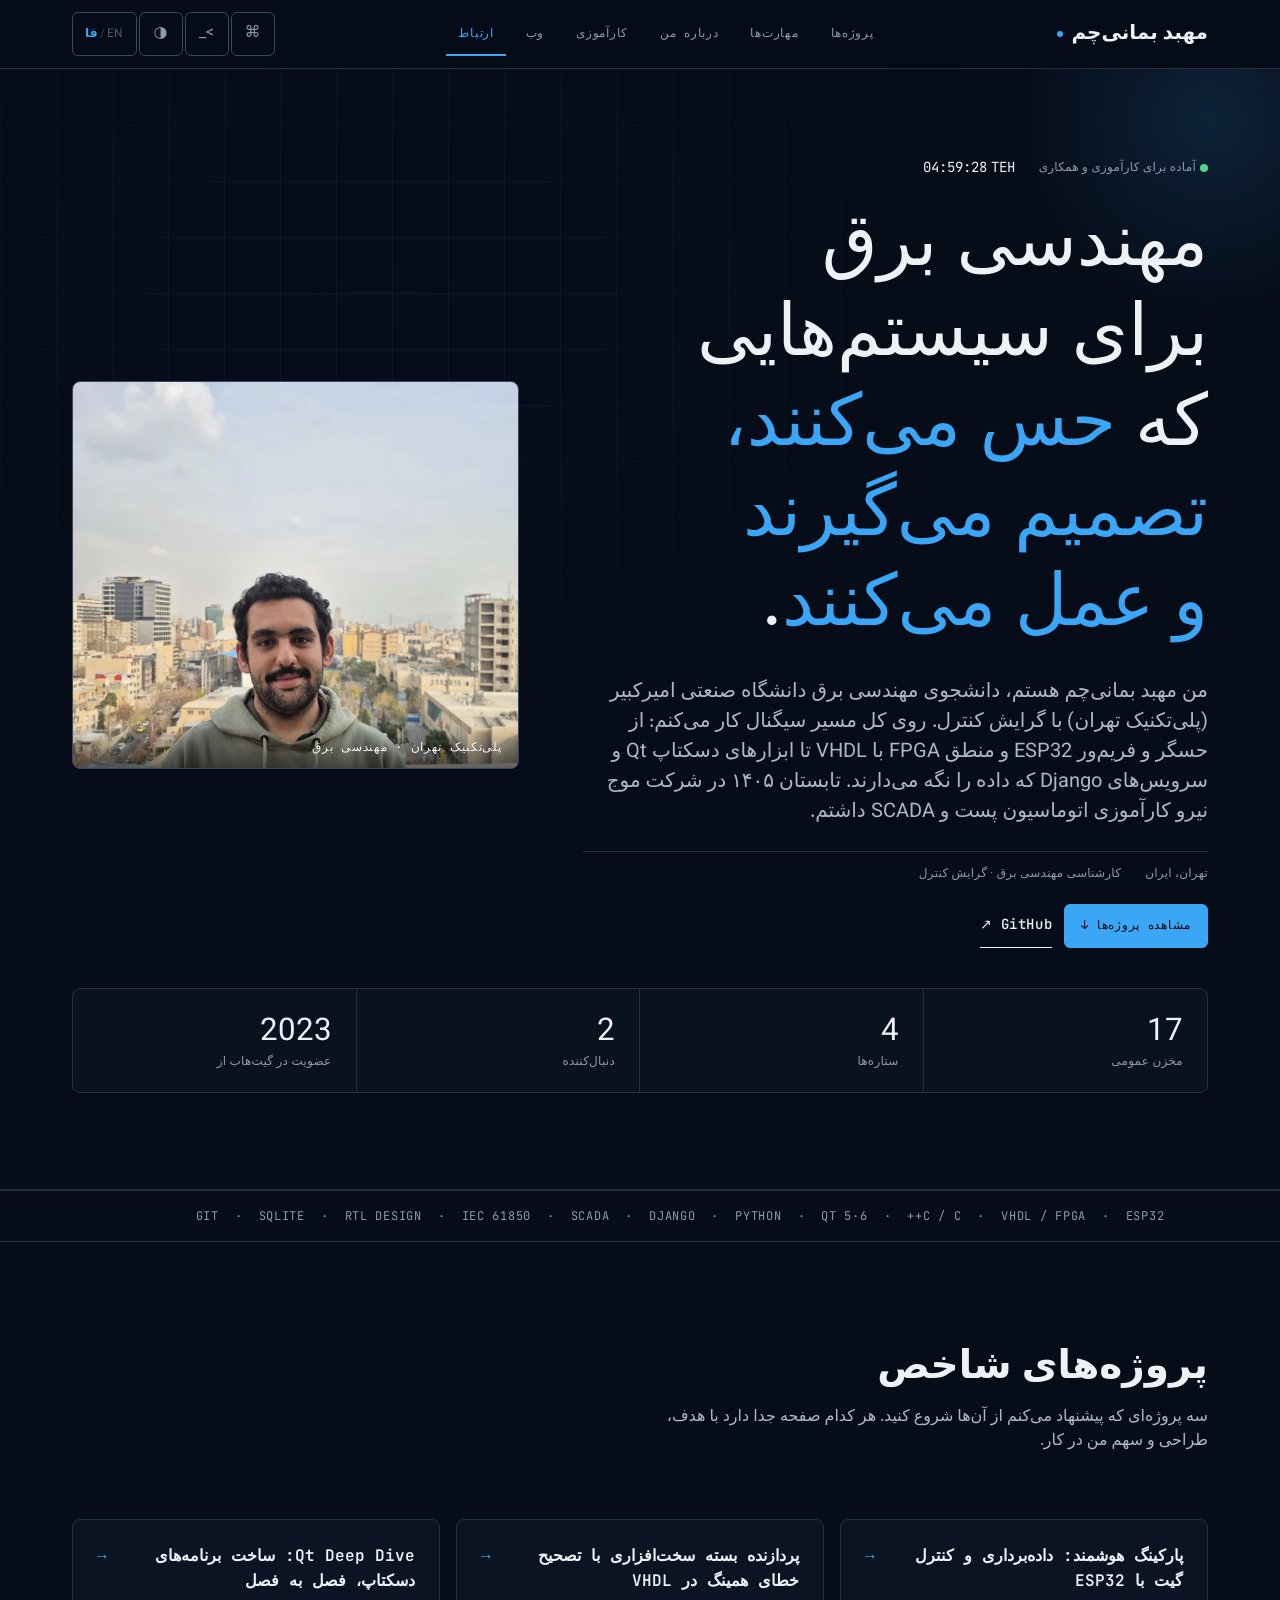
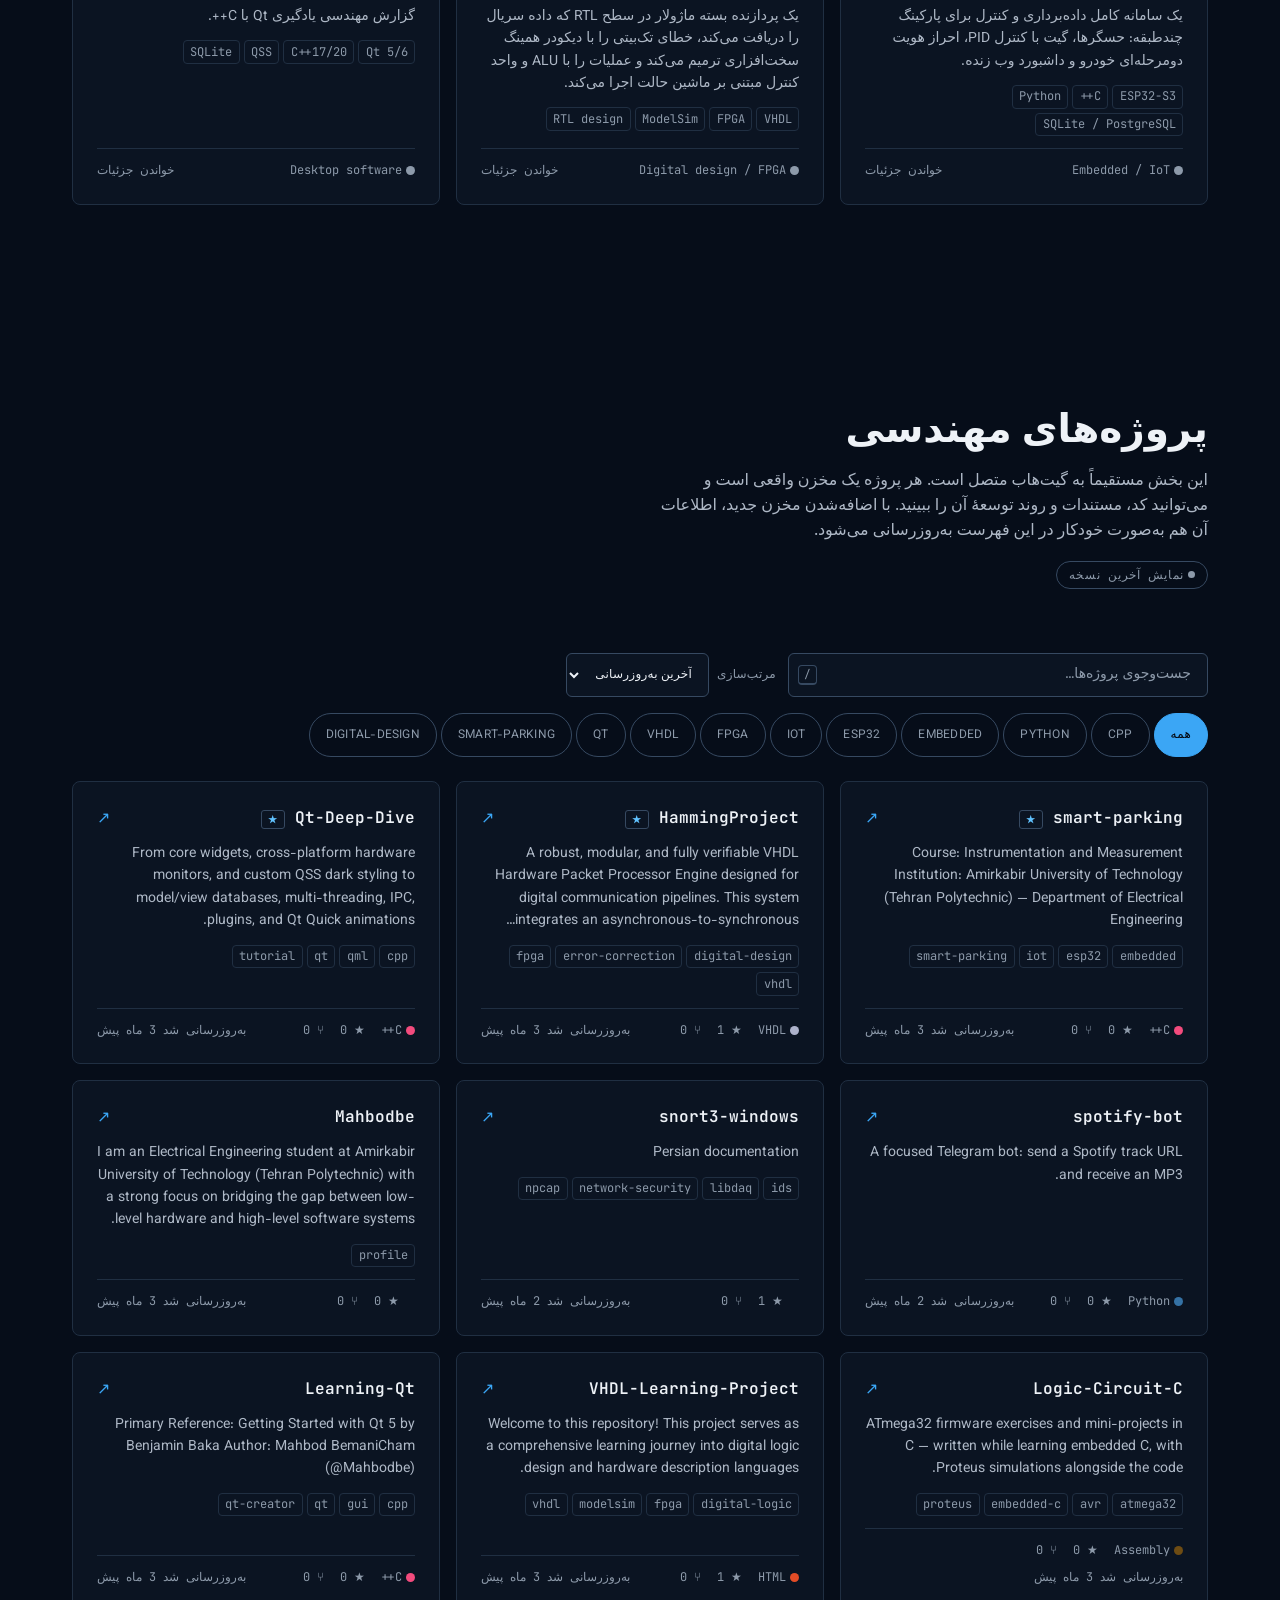
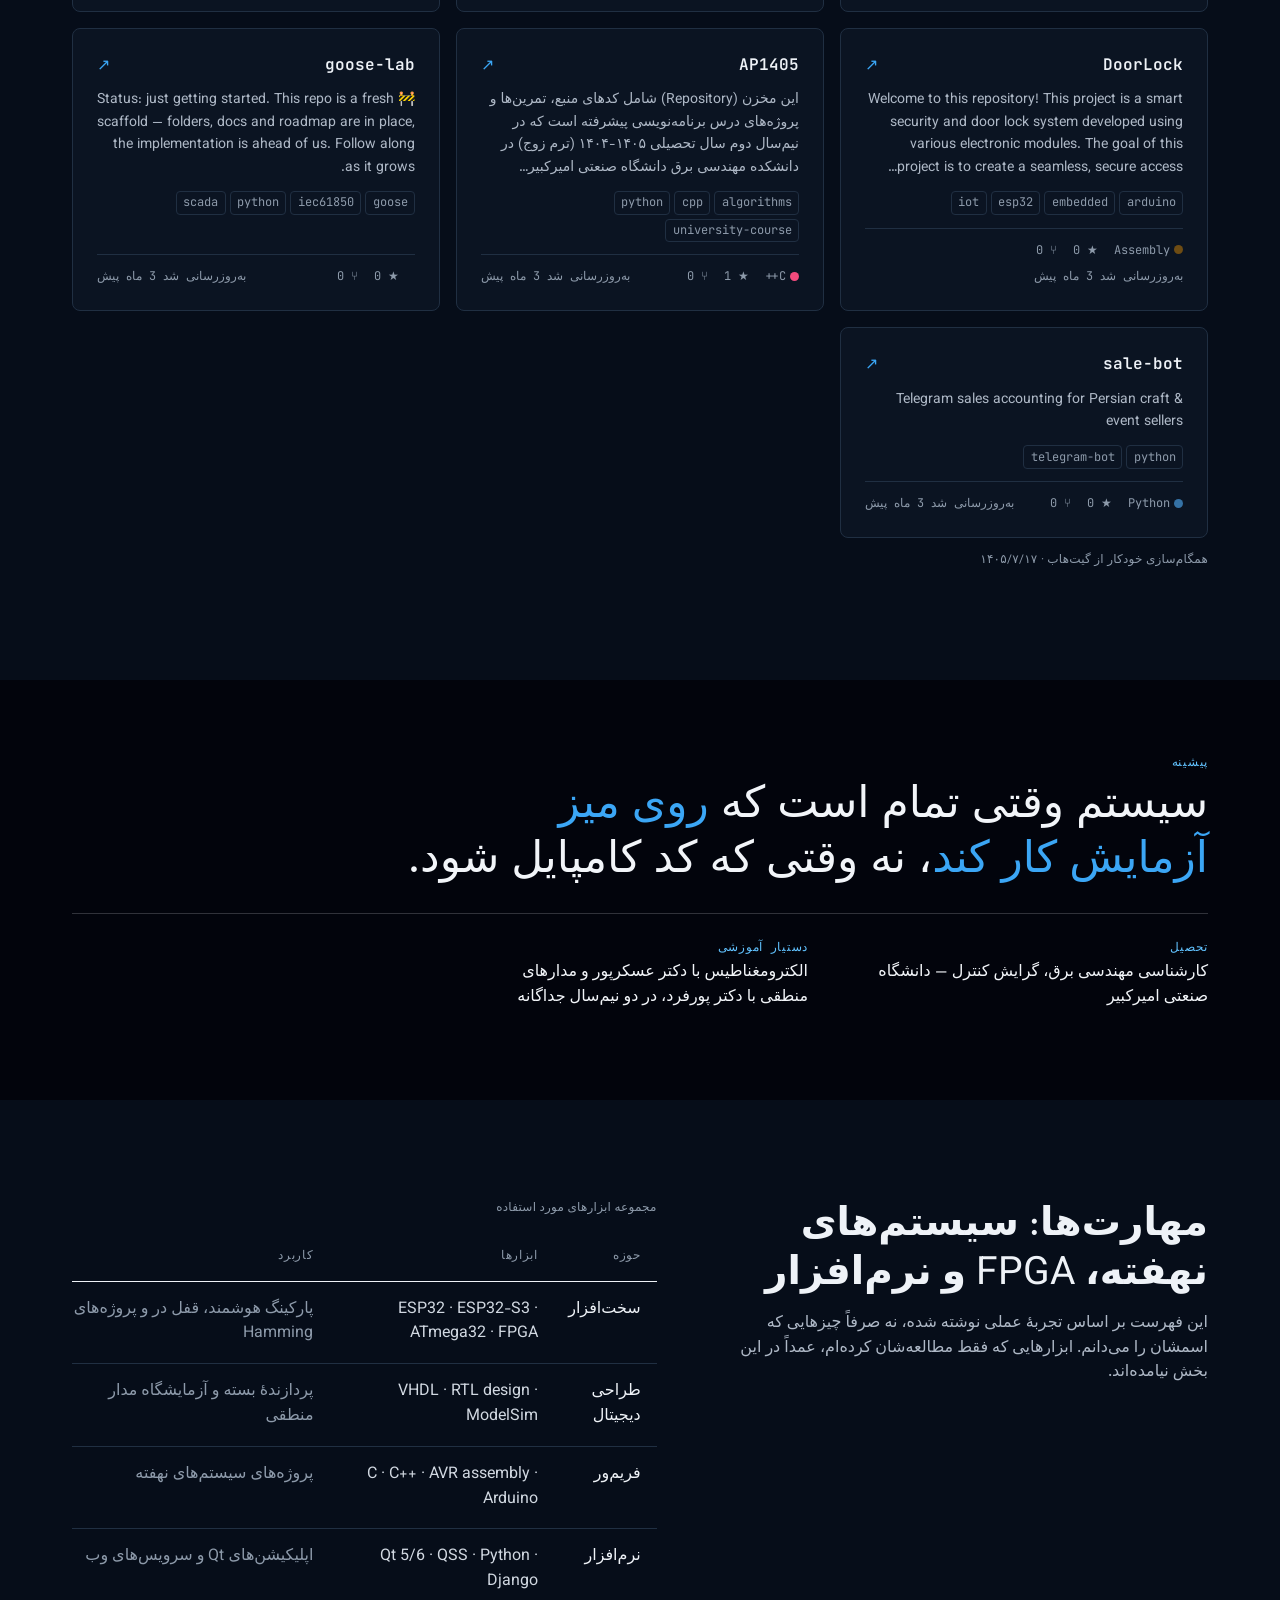
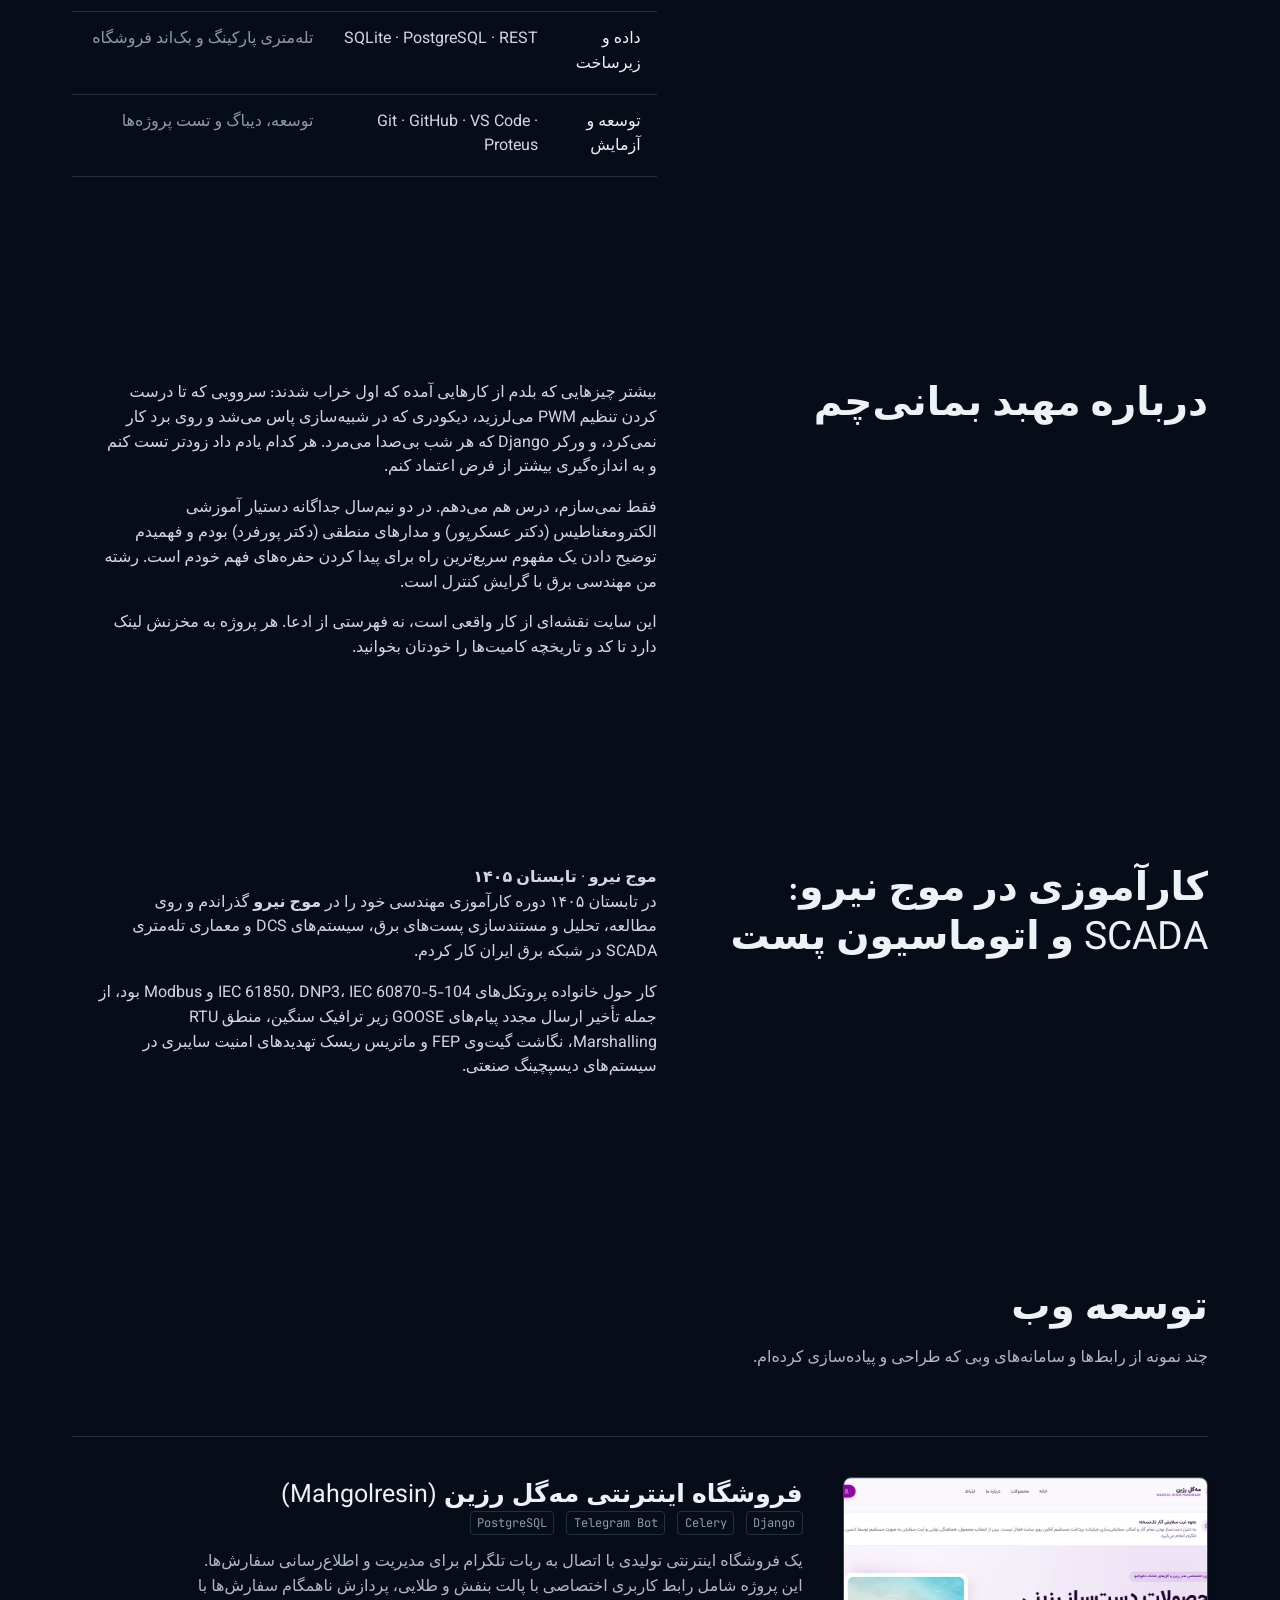
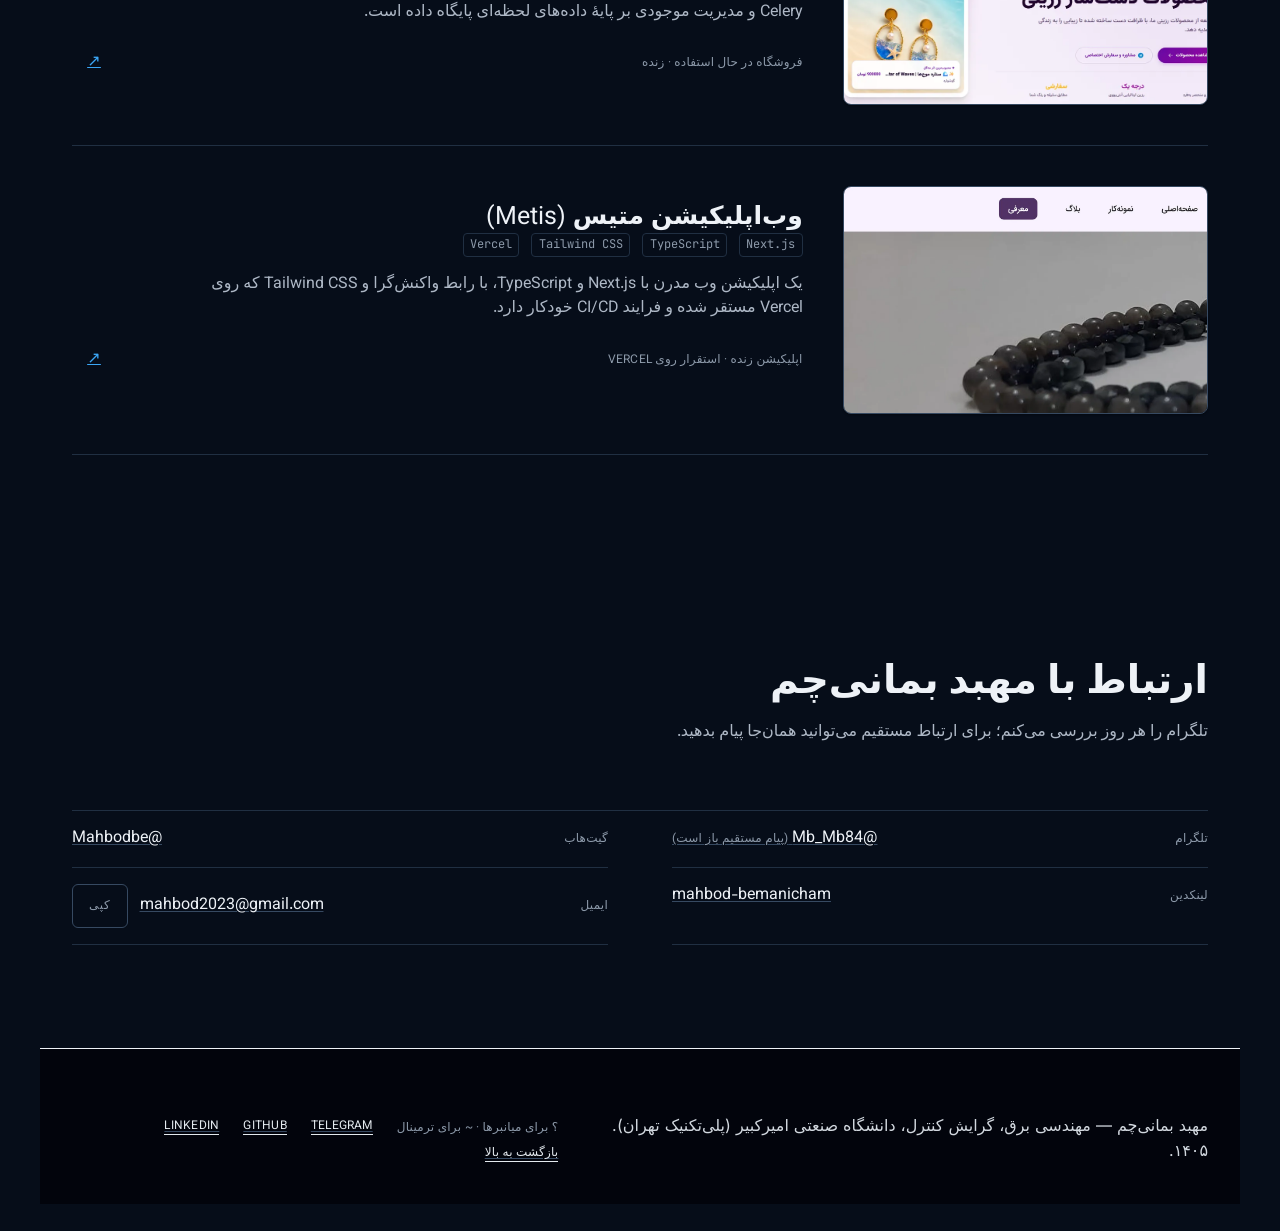
==== fa/index.html @ 1d75a59d "SEO overhaul: bilingual static pages, project pages, self-hosted fonts, WebP, structured data - real" ====
<!DOCTYPE html>
<html lang="fa" dir="rtl" data-theme="cobalt">
<head>
<meta charset="UTF-8" />
<meta name="viewport" content="width=device-width, initial-scale=1, viewport-fit=cover" />
<title>مهبد بمانی‌چم — مهندسی برق، سیستم‌های نهفته و FPGA</title>
<meta name="description" content="مهبد بمانی‌چم، دانشجوی مهندسی برق دانشگاه صنعتی امیرکبیر. پروژه‌های ESP32، VHDL و FPGA، کنترل و SCADA، به‌همراه توسعه Qt و وب." />
<meta name="robots" content="index, follow, max-image-preview:large" />
<meta name="author" content="Mahbod BemaniCham" />
<link rel="canonical" href="https://nomoreidea.ir/fa/" />
<link rel="alternate" hreflang="en" href="https://nomoreidea.ir/" />
<link rel="alternate" hreflang="fa" href="https://nomoreidea.ir/fa/" />
<link rel="alternate" hreflang="x-default" href="https://nomoreidea.ir/" />
<meta property="og:site_name" content="Mahbod BemaniCham" />
<meta property="og:type" content="website" />
<meta property="og:title" content="مهبد بمانی‌چم — مهندسی برق، سیستم‌های نهفته و FPGA" />
<meta property="og:description" content="دانشجوی مهندسی برق دانشگاه صنعتی امیرکبیر: پروژه‌های ESP32، VHDL و FPGA، کنترل و SCADA، با کد کامل در گیت‌هاب." />
<meta property="og:url" content="https://nomoreidea.ir/fa/" />
<meta property="og:locale" content="fa_IR" />
<meta property="og:locale:alternate" content="en_US" />
<meta property="og:image" content="https://nomoreidea.ir/images/og-image.jpg" />
<meta property="og:image:width" content="1200" />
<meta property="og:image:height" content="630" />
<meta property="og:image:alt" content="پرتره مهبد بمانی‌چم با پس‌زمینه افق تهران" />
<meta name="twitter:card" content="summary_large_image" />
<meta name="twitter:title" content="مهبد بمانی‌چم — مهندسی برق، سیستم‌های نهفته و FPGA" />
<meta name="twitter:description" content="مهبد بمانی‌چم، دانشجوی مهندسی برق دانشگاه صنعتی امیرکبیر. پروژه‌های ESP32، VHDL و FPGA، کنترل و SCADA، به‌همراه توسعه Qt و وب." />
<meta name="twitter:image" content="https://nomoreidea.ir/images/og-image.jpg" />
<meta name="color-scheme" content="dark light" />
<meta name="theme-color" content="#141824" />
<link rel="icon" href="/favicon.svg" type="image/svg+xml" />
<link rel="icon" href="/favicon.ico" sizes="48x48" />
<link rel="apple-touch-icon" href="/icons/icon-180.png" />
<link rel="manifest" href="/manifest.webmanifest" />
<script>(function(){document.documentElement.classList.add("js");try{var t=localStorage.getItem("site_theme");if(t)document.documentElement.setAttribute("data-theme",t);}catch(e){}})();</script>
<link rel="preload" href="/fonts/vazirmatn-arabic-400-normal.woff2" as="font" type="font/woff2" crossorigin />
<link rel="preload" href="/fonts/vazirmatn-arabic-700-normal.woff2" as="font" type="font/woff2" crossorigin />
<link rel="stylesheet" href="/css/fonts.css?v=801c36f2" />
<link rel="stylesheet" href="/css/tokens.css?v=1aeee7db" />
<link rel="stylesheet" href="/css/site.css?v=fd536e57" />
<script type="application/ld+json">{"@context": "https://schema.org", "@graph": [{"@type": "WebSite", "@id": "https://nomoreidea.ir/#website", "url": "https://nomoreidea.ir/", "name": "Mahbod BemaniCham", "alternateName": "مهبد بمانی‌چم", "inLanguage": ["en", "fa"], "publisher": {"@id": "https://nomoreidea.ir/#person"}}, {"@type": "ProfilePage", "@id": "https://nomoreidea.ir/fa/#profile", "url": "https://nomoreidea.ir/fa/", "name": "مهبد بمانی‌چم — مهندسی برق، سیستم‌های نهفته و FPGA", "description": "مهبد بمانی‌چم، دانشجوی مهندسی برق دانشگاه صنعتی امیرکبیر. پروژه‌های ESP32، VHDL و FPGA، کنترل و SCADA، به‌همراه توسعه Qt و وب.", "inLanguage": "fa", "isPartOf": {"@id": "https://nomoreidea.ir/#website"}, "mainEntity": {"@id": "https://nomoreidea.ir/#person"}, "dateModified": "2026-10-09", "primaryImageOfPage": {"@type": "ImageObject", "url": "https://nomoreidea.ir/images/og-image.jpg"}}, {"@type": "Person", "@id": "https://nomoreidea.ir/#person", "name": "Mahbod BemaniCham", "alternateName": ["مهبد بمانی‌چم"], "url": "https://nomoreidea.ir/", "image": "https://nomoreidea.ir/images/mahbod.jpg", "jobTitle": "Electrical Engineering Student", "description": "Mahbod BemaniCham is an electrical engineering student at Amirkabir University of Technology. Projects in ESP32, VHDL/FPGA, control and SCADA, plus Qt and web development.", "address": {"@type": "PostalAddress", "addressLocality": "Tehran", "addressCountry": "IR"}, "alumniOf": {"@type": "CollegeOrUniversity", "name": "Amirkabir University of Technology", "alternateName": ["Tehran Polytechnic", "دانشگاه صنعتی امیرکبیر"]}, "sameAs": ["https://github.com/Mahbodbe", "https://www.linkedin.com/in/mahbod-bemanicham-048b252ab", "https://t.me/Mb_Mb84"], "knowsAbout": ["Embedded Systems", "Digital Design", "FPGA", "VHDL", "ESP32", "Control Systems", "SCADA", "IEC 61850", "Qt", "Django"]}]}</script>
</head>

<body class="fa-mode">
<a class="skip" href="#work" data-i18n="skip_to_index">رفتن به فهرست پروژه‌ها</a>
<div class="progress" aria-hidden="true"><i id="progressBar"></i></div>

<header class="nav">
  <div class="shell nav__inner">
    <a class="wordmark" href="#top"><span data-i18n="brand">مهبد بمانی‌چم</span><span class="wordmark__dot" aria-hidden="true"></span></a>
    <nav class="nav__links" aria-label="Sections">
      <a class="nav__link" href="#work" data-i18n="nav_work">پروژه‌ها</a>
      <a class="nav__link" href="#stack" data-i18n="nav_stack">مهارت‌ها</a>
      <a class="nav__link" href="#about" data-i18n="nav_about">درباره من</a>
      <a class="nav__link" href="#internships" data-i18n="nav_internship">کارآموزی</a>
      <a class="nav__link" href="#webdesigns" data-i18n="nav_web">وب</a>
      <a class="nav__link" href="#contact" data-i18n="nav_contact">ارتباط</a>
    </nav>
    <div class="nav__actions">
      <button class="icon-btn" id="palBtn" type="button" aria-label="Open command palette" title="Ctrl K"><span aria-hidden="true">⌘</span></button>
      <button class="icon-btn" id="termBtn" type="button" aria-label="Open terminal" title="~"><span aria-hidden="true">&gt;_</span></button>
      <button class="icon-btn" id="themeToggle" type="button" aria-label="Cycle color theme" title="T"><span aria-hidden="true">◑</span></button>
      <a class="lang-toggle" id="langToggle" href="/" hreflang="en" lang="en" data-i18n-aria="switch_language" aria-label="تغییر زبان">
        <span class="lang-opt" data-l="en">EN</span><span class="lang-sep">/</span><span class="lang-opt is-active" data-l="fa">فا</span>
      </a>
    </div>
  </div>
</header>

<main id="top">

  <!-- hero -->
  <section class="band hero">
    <div class="shell">
      <div class="status-row">
        <span class="status"><span class="status__dot" aria-hidden="true"></span><span data-i18n="status_open">آماده برای کارآموزی و همکاری</span></span>
        <span class="clock" aria-hidden="true"><span>TEH</span><span id="tehranClock">--:--:--</span></span>
      </div>
      <div class="hero__grid">
        <div class="hero__col">
          <h1 class="hero__display" data-i18n="hero_title">مهندسی برق برای سیستم‌هایی که <em>حس می‌کنند، تصمیم می‌گیرند و عمل می‌کنند</em>.</h1>
          <p class="hero__lede" data-i18n="hero_lede">من مهبد بمانی‌چم هستم، دانشجوی مهندسی برق دانشگاه صنعتی امیرکبیر (پلی‌تکنیک تهران) با گرایش کنترل. روی کل مسیر سیگنال کار می‌کنم: از حسگر و فریم‌ور ESP32 و منطق FPGA با VHDL تا ابزارهای دسکتاپ Qt و سرویس‌های Django که داده را نگه می‌دارند. تابستان ۱۴۰۵ در شرکت موج نیرو کارآموزی اتوماسیون پست و SCADA داشتم.</p>
          <div class="hero__meta">
            <span class="label" data-i18n="meta_loc">تهران، ایران</span>
            <span class="label" data-i18n="meta_degree">کارشناسی مهندسی برق · گرایش کنترل</span>
          </div>
          <div class="hero__actions" style="display:flex;flex-wrap:wrap;gap:var(--space-sm);">
            <a class="btn-solid" href="#work"><span data-i18n="view_index">مشاهده پروژه‌ها</span> <span aria-hidden="true">↓</span></a>
            <a class="cta-type" href="https://github.com/Mahbodbe" target="_blank" rel="noreferrer">GitHub <span aria-hidden="true">↗</span></a>
            <a class="cta-type" href="/resume/Mahbod-BemaniCham-Resume.pdf" data-resume hidden download><span data-i18n="resume_btn">دانلود رزومه</span> <span aria-hidden="true">↓</span></a>
          </div>
        </div>
        <figure class="hero__portrait">
          <img class="hero__img" src="/images/mahbod.webp" width="720" height="960" alt="پرتره مهبد بمانی‌چم با پس‌زمینه افق تهران" fetchpriority="high" decoding="async" />
          <figcaption data-i18n="hero_caption">پلی‌تکنیک تهران · مهندسی برق</figcaption>
        </figure>
      </div>
      <div class="stats reveal" id="stats">
        <div class="stats__cell"><span class="stats__num" id="statRepos">17</span><span class="label" data-i18n="count_repos">مخزن عمومی</span></div>
        <div class="stats__cell"><span class="stats__num" id="statStars">4</span><span class="label" data-i18n="count_stars">ستاره‌ها</span></div>
        <div class="stats__cell"><span class="stats__num" id="statFollowers">2</span><span class="label" data-i18n="count_followers">دنبال‌کننده</span></div>
        <div class="stats__cell"><span class="stats__num" id="statSince">2023</span><span class="label" data-i18n="count_since">عضویت در گیت‌هاب از</span></div>
      </div>
    </div>
  </section>

  <!-- capabilities -->
  <div class="band caps" role="presentation">
    <ul class="shell">
      <li>ESP32</li><li>VHDL / FPGA</li><li>C / C++</li><li>Qt 5·6</li><li>Python</li><li>Django</li>
      <li>SCADA</li><li>IEC 61850</li><li>RTL Design</li><li>SQLite</li><li>Git</li>
    </ul>
  </div>

  <!-- featured projects (own pages) -->
  <section class="band section" id="featured">
    <div class="shell">
      <header class="section__head">
        <h2 class="section__title" data-i18n="featured_title">پروژه‌های شاخص</h2>
        <p class="section__note" data-i18n="featured_note">سه پروژه‌ای که پیشنهاد می‌کنم از آن‌ها شروع کنید. هر کدام صفحه جدا دارد با هدف، طراحی و سهم من در کار.</p>
      </header>
      <div class="pgrid">
        <a class="pcard pcard--page" href="/fa/projects/smart-parking/"><div class="pcard__top"><span class="pcard__name">پارکینگ هوشمند: داده‌برداری و کنترل گیت با ESP32</span><span class="pcard__go" aria-hidden="true">→</span></div><p class="pcard__excerpt">یک سامانه کامل داده‌برداری و کنترل برای پارکینگ چندطبقه: حسگرها، گیت با کنترل PID، احراز هویت دومرحله‌ای خودرو و داشبورد وب زنده.</p><ul class="pcard__topics"><li>ESP32-S3</li><li>C++</li><li>Python</li><li>SQLite / PostgreSQL</li></ul><div class="pcard__foot"><span class="pcard__lang"><i aria-hidden="true"></i>Embedded / IoT</span><span class="pcard__spacer"></span><span>خواندن جزئیات</span></div></a>
        <a class="pcard pcard--page" href="/fa/projects/hammingproject/"><div class="pcard__top"><span class="pcard__name">پردازنده بسته سخت‌افزاری با تصحیح خطای همینگ در VHDL</span><span class="pcard__go" aria-hidden="true">→</span></div><p class="pcard__excerpt">یک پردازنده بسته ماژولار در سطح RTL که داده سریال را دریافت می‌کند، خطای تک‌بیتی را با دیکودر همینگ سخت‌افزاری ترمیم می‌کند و عملیات را با ALU و واحد کنترل مبتنی بر ماشین حالت اجرا می‌کند.</p><ul class="pcard__topics"><li>VHDL</li><li>FPGA</li><li>ModelSim</li><li>RTL design</li></ul><div class="pcard__foot"><span class="pcard__lang"><i aria-hidden="true"></i>Digital design / FPGA</span><span class="pcard__spacer"></span><span>خواندن جزئیات</span></div></a>
        <a class="pcard pcard--page" href="/fa/projects/qt-deep-dive/"><div class="pcard__top"><span class="pcard__name">Qt Deep Dive: ساخت برنامه‌های دسکتاپ، فصل به فصل</span><span class="pcard__go" aria-hidden="true">→</span></div><p class="pcard__excerpt">گزارش مهندسی یادگیری Qt با C++.</p><ul class="pcard__topics"><li>Qt 5/6</li><li>C++17/20</li><li>QSS</li><li>SQLite</li></ul><div class="pcard__foot"><span class="pcard__lang"><i aria-hidden="true"></i>Desktop software</span><span class="pcard__spacer"></span><span>خواندن جزئیات</span></div></a>
      </div>
    </div>
  </section>

  <!-- live project index -->
  <section class="band section" id="work">
    <div class="shell">
      <header class="section__head">
        <h2 class="section__title" data-i18n="work_title">پروژه‌های مهندسی</h2>
        <p class="section__note" data-i18n="work_note">این بخش مستقیماً به گیت‌هاب متصل است. هر پروژه یک مخزن واقعی است و می‌توانید کد، مستندات و روند توسعهٔ آن را ببینید. با اضافه‌شدن مخزن جدید، اطلاعات آن هم به‌صورت خودکار در این فهرست به‌روزرسانی می‌شود.</p>
        <span class="badge-live is-off" id="liveBadge"><i aria-hidden="true"></i><span id="liveBadgeText" data-i18n="badge_syncing">در حال همگام‌سازی…</span></span>
      </header>
      <div class="toolbar">
        <div class="toolbar__search">
          <input id="projSearch" type="search" autocomplete="off" spellcheck="false"
                 placeholder="جست‌وجوی پروژه‌ها…" aria-label="Search projects" data-i18n-ph="search_ph" />
          <kbd class="kbd" aria-hidden="true">/</kbd>
        </div>
        <label class="toolbar__sort">
          <span class="label" data-i18n="sort_label">مرتب‌سازی</span>
          <select id="projSort" aria-label="Sort projects">
            <option value="pushed" data-i18n="sort_pushed">آخرین به‌روزرسانی</option>
            <option value="stars" data-i18n="sort_stars">بیشترین ستاره</option>
            <option value="name" data-i18n="sort_name">نام الفبایی</option>
          </select>
        </label>
      </div>
      <div class="chips" id="projChips"></div>
      <div class="pgrid" id="projectGrid" aria-live="polite">
        <a class="pcard" href="https://github.com/Mahbodbe/smart-parking" target="_blank" rel="noreferrer" data-repo="Mahbodbe/smart-parking" style="--lang-dot:#f34b7d"><div class="pcard__top"><span class="pcard__name">smart-parking <span class="flag-pin" title="featured">★</span></span><span class="pcard__go" aria-hidden="true">↗</span></div><p class="pcard__excerpt">Course: Instrumentation and Measurement Institution: Amirkabir University of Technology (Tehran Polytechnic) — Department of Electrical Engineering</p><ul class="pcard__topics"><li>embedded</li><li>esp32</li><li>iot</li><li>smart-parking</li></ul><div class="pcard__foot"><span class="pcard__lang"><i aria-hidden="true"></i>C++</span><span title="stars">★ 0</span><span title="forks">⑂ 0</span><span class="pcard__spacer"></span><span>به‌روزرسانی شد 2026-09-05</span></div></a>
        <a class="pcard" href="https://github.com/Mahbodbe/HammingProject" target="_blank" rel="noreferrer" data-repo="Mahbodbe/HammingProject" style="--lang-dot:#adb2cb"><div class="pcard__top"><span class="pcard__name">HammingProject <span class="flag-pin" title="featured">★</span></span><span class="pcard__go" aria-hidden="true">↗</span></div><p class="pcard__excerpt">A robust, modular, and fully verifiable VHDL Hardware Packet Processor Engine designed for digital communication pipelines. This system integrates an asynchronous-to-synchronous protocol interface, data serialization layers, an execution Arithmetic Logic Unit (ALU), memory registers, and an…</p><ul class="pcard__topics"><li>digital-design</li><li>error-correction</li><li>fpga</li><li>vhdl</li></ul><div class="pcard__foot"><span class="pcard__lang"><i aria-hidden="true"></i>VHDL</span><span title="stars">★ 1</span><span title="forks">⑂ 0</span><span class="pcard__spacer"></span><span>به‌روزرسانی شد 2026-09-05</span></div></a>
        <a class="pcard" href="https://github.com/Mahbodbe/Qt-Deep-Dive" target="_blank" rel="noreferrer" data-repo="Mahbodbe/Qt-Deep-Dive" style="--lang-dot:#f34b7d"><div class="pcard__top"><span class="pcard__name">Qt-Deep-Dive <span class="flag-pin" title="featured">★</span></span><span class="pcard__go" aria-hidden="true">↗</span></div><p class="pcard__excerpt">From core widgets, cross-platform hardware monitors, and custom QSS dark styling to model/view databases, multi-threading, IPC, plugins, and Qt Quick animations.</p><ul class="pcard__topics"><li>cpp</li><li>qml</li><li>qt</li><li>tutorial</li></ul><div class="pcard__foot"><span class="pcard__lang"><i aria-hidden="true"></i>C++</span><span title="stars">★ 0</span><span title="forks">⑂ 0</span><span class="pcard__spacer"></span><span>به‌روزرسانی شد 2026-09-01</span></div></a>
        <a class="pcard" href="https://github.com/Mahbodbe/spotify-bot" target="_blank" rel="noreferrer" data-repo="Mahbodbe/spotify-bot" style="--lang-dot:#3572A5"><div class="pcard__top"><span class="pcard__name">spotify-bot </span><span class="pcard__go" aria-hidden="true">↗</span></div><p class="pcard__excerpt">A focused Telegram bot: send a Spotify track URL and receive an MP3.</p><div class="pcard__foot"><span class="pcard__lang"><i aria-hidden="true"></i>Python</span><span title="stars">★ 0</span><span title="forks">⑂ 0</span><span class="pcard__spacer"></span><span>به‌روزرسانی شد 2026-10-02</span></div></a>
        <a class="pcard" href="https://github.com/Mahbodbe/snort3-windows" target="_blank" rel="noreferrer" data-repo="Mahbodbe/snort3-windows"><div class="pcard__top"><span class="pcard__name">snort3-windows </span><span class="pcard__go" aria-hidden="true">↗</span></div><p class="pcard__excerpt">Persian documentation</p><ul class="pcard__topics"><li>ids</li><li>libdaq</li><li>network-security</li><li>npcap</li></ul><div class="pcard__foot"><span></span><span title="stars">★ 1</span><span title="forks">⑂ 0</span><span class="pcard__spacer"></span><span>به‌روزرسانی شد 2026-09-16</span></div></a>
        <a class="pcard" href="https://github.com/Mahbodbe/Mahbodbe" target="_blank" rel="noreferrer" data-repo="Mahbodbe/Mahbodbe"><div class="pcard__top"><span class="pcard__name">Mahbodbe </span><span class="pcard__go" aria-hidden="true">↗</span></div><p class="pcard__excerpt">I am an Electrical Engineering student at Amirkabir University of Technology (Tehran Polytechnic) with a strong focus on bridging the gap between low-level hardware and high-level software systems.</p><ul class="pcard__topics"><li>profile</li></ul><div class="pcard__foot"><span></span><span title="stars">★ 0</span><span title="forks">⑂ 0</span><span class="pcard__spacer"></span><span>به‌روزرسانی شد 2026-09-05</span></div></a>
        <a class="pcard" href="https://github.com/Mahbodbe/Logic-Circuit-C" target="_blank" rel="noreferrer" data-repo="Mahbodbe/Logic-Circuit-C" style="--lang-dot:#6E4C13"><div class="pcard__top"><span class="pcard__name">Logic-Circuit-C </span><span class="pcard__go" aria-hidden="true">↗</span></div><p class="pcard__excerpt">ATmega32 firmware exercises and mini-projects in C — written while learning embedded C, with Proteus simulations alongside the code.</p><ul class="pcard__topics"><li>atmega32</li><li>avr</li><li>embedded-c</li><li>proteus</li></ul><div class="pcard__foot"><span class="pcard__lang"><i aria-hidden="true"></i>Assembly</span><span title="stars">★ 0</span><span title="forks">⑂ 0</span><span class="pcard__spacer"></span><span>به‌روزرسانی شد 2026-09-05</span></div></a>
        <a class="pcard" href="https://github.com/Mahbodbe/VHDL-Learning-Project" target="_blank" rel="noreferrer" data-repo="Mahbodbe/VHDL-Learning-Project" style="--lang-dot:#e34c26"><div class="pcard__top"><span class="pcard__name">VHDL-Learning-Project </span><span class="pcard__go" aria-hidden="true">↗</span></div><p class="pcard__excerpt">Welcome to this repository! This project serves as a comprehensive learning journey into digital logic design and hardware description languages.</p><ul class="pcard__topics"><li>digital-logic</li><li>fpga</li><li>modelsim</li><li>vhdl</li></ul><div class="pcard__foot"><span class="pcard__lang"><i aria-hidden="true"></i>HTML</span><span title="stars">★ 1</span><span title="forks">⑂ 0</span><span class="pcard__spacer"></span><span>به‌روزرسانی شد 2026-09-05</span></div></a>
        <a class="pcard" href="https://github.com/Mahbodbe/Learning-Qt" target="_blank" rel="noreferrer" data-repo="Mahbodbe/Learning-Qt" style="--lang-dot:#f34b7d"><div class="pcard__top"><span class="pcard__name">Learning-Qt </span><span class="pcard__go" aria-hidden="true">↗</span></div><p class="pcard__excerpt">Primary Reference: Getting Started with Qt 5 by Benjamin Baka Author: Mahbod BemaniCham (@Mahbodbe)</p><ul class="pcard__topics"><li>cpp</li><li>gui</li><li>qt</li><li>qt-creator</li></ul><div class="pcard__foot"><span class="pcard__lang"><i aria-hidden="true"></i>C++</span><span title="stars">★ 0</span><span title="forks">⑂ 0</span><span class="pcard__spacer"></span><span>به‌روزرسانی شد 2026-09-05</span></div></a>
        <a class="pcard" href="https://github.com/Mahbodbe/DoorLock" target="_blank" rel="noreferrer" data-repo="Mahbodbe/DoorLock" style="--lang-dot:#6E4C13"><div class="pcard__top"><span class="pcard__name">DoorLock </span><span class="pcard__go" aria-hidden="true">↗</span></div><p class="pcard__excerpt">Welcome to this repository! This project is a smart security and door lock system developed using various electronic modules. The goal of this project is to create a seamless, secure access system featuring user authentication and motion detection.</p><ul class="pcard__topics"><li>arduino</li><li>embedded</li><li>esp32</li><li>iot</li></ul><div class="pcard__foot"><span class="pcard__lang"><i aria-hidden="true"></i>Assembly</span><span title="stars">★ 0</span><span title="forks">⑂ 0</span><span class="pcard__spacer"></span><span>به‌روزرسانی شد 2026-09-05</span></div></a>
        <a class="pcard" href="https://github.com/Mahbodbe/AP1405" target="_blank" rel="noreferrer" data-repo="Mahbodbe/AP1405" style="--lang-dot:#f34b7d"><div class="pcard__top"><span class="pcard__name">AP1405 </span><span class="pcard__go" aria-hidden="true">↗</span></div><p class="pcard__excerpt">این مخزن (Repository) شامل کدهای منبع، تمرین‌ها و پروژه‌های درس برنامه‌نویسی پیشرفته است که در نیم‌سال دوم سال تحصیلی ۱۴۰۵-۱۴۰۴ (ترم زوج) در دانشکده مهندسی برق دانشگاه صنعتی امیرکبیر (پلی‌تکنیک تهران) ارائه می‌شود. در این دوره، مفاهیم پیشرفته برنامه‌نویسی با استفاده از دو زبان $C++23$ و Python…</p><ul class="pcard__topics"><li>algorithms</li><li>cpp</li><li>python</li><li>university-course</li></ul><div class="pcard__foot"><span class="pcard__lang"><i aria-hidden="true"></i>C++</span><span title="stars">★ 1</span><span title="forks">⑂ 0</span><span class="pcard__spacer"></span><span>به‌روزرسانی شد 2026-09-05</span></div></a>
        <a class="pcard" href="https://github.com/Mahbodbe/goose-lab" target="_blank" rel="noreferrer" data-repo="Mahbodbe/goose-lab"><div class="pcard__top"><span class="pcard__name">goose-lab </span><span class="pcard__go" aria-hidden="true">↗</span></div><p class="pcard__excerpt">🚧 Status: just getting started. This repo is a fresh scaffold — folders, docs and roadmap are in place, the implementation is ahead of us. Follow along as it grows.</p><ul class="pcard__topics"><li>goose</li><li>iec61850</li><li>python</li><li>scada</li></ul><div class="pcard__foot"><span></span><span title="stars">★ 0</span><span title="forks">⑂ 0</span><span class="pcard__spacer"></span><span>به‌روزرسانی شد 2026-09-04</span></div></a>
        <a class="pcard" href="https://github.com/Mahbodbe/sale-bot" target="_blank" rel="noreferrer" data-repo="Mahbodbe/sale-bot" style="--lang-dot:#3572A5"><div class="pcard__top"><span class="pcard__name">sale-bot </span><span class="pcard__go" aria-hidden="true">↗</span></div><p class="pcard__excerpt">Telegram sales accounting for Persian craft &amp; event sellers</p><ul class="pcard__topics"><li>python</li><li>telegram-bot</li></ul><div class="pcard__foot"><span class="pcard__lang"><i aria-hidden="true"></i>Python</span><span title="stars">★ 0</span><span title="forks">⑂ 0</span><span class="pcard__spacer"></span><span>به‌روزرسانی شد 2026-08-28</span></div></a>
      </div>
      <p class="sync-note label" id="syncNote">همگام‌سازی خودکار از گیت‌هاب · 2026-10-09</p>
    </div>
  </section>

  <!-- background -->
  <section class="plate"><div class="shell"><div class="plate__inner"><span class="plate__label" data-i18n="plate_label">پیشینه</span><p class="plate__claim" data-i18n="plate_claim">سیستم وقتی تمام است که <em>روی میز آزمایش کار کند</em>، نه وقتی که کد کامپایل شود.</p><dl class="plate__grid"><div class="plate__row"><dt data-i18n="studying">تحصیل</dt><dd data-i18n="studying_value">کارشناسی مهندسی برق، گرایش کنترل — دانشگاه صنعتی امیرکبیر</dd></div><div class="plate__row"><dt data-i18n="ta">دستیار آموزشی</dt><dd data-i18n="ta_value">الکترومغناطیس با دکتر عسکرپور و مدارهای منطقی با دکتر پورفرد، در دو نیم‌سال جداگانه</dd></div></dl></div></div></section>

  <!-- stack -->
  <section class="band section" id="stack"><div class="shell"><div class="section--split"><header class="section__head"><h2 class="section__title" data-i18n="tools_title">مهارت‌ها: سیستم‌های نهفته، FPGA و نرم‌افزار</h2><p class="section__note" data-i18n="tools_note">این فهرست بر اساس تجربهٔ عملی نوشته شده، نه صرفاً چیزهایی که اسمشان را می‌دانم. ابزارهایی که فقط مطالعه‌شان کرده‌ام، عمداً در این بخش نیامده‌اند.</p></header><table class="spec"><caption class="label" data-i18n="tools_caption">مجموعه ابزارهای مورد استفاده</caption><thead><tr><th scope="col" data-i18n="tools_layer">حوزه</th><th scope="col" data-i18n="tools_tools">ابزارها</th><th scope="col" data-i18n="tools_used">کاربرد</th></tr></thead><tbody><tr><th scope="row" data-i18n="tool_silicon">سخت‌افزار</th><td>ESP32 · ESP32-S3 · ATmega32 · FPGA</td><td data-i18n="tool_silicon_used">پارکینگ هوشمند، قفل در و پروژه‌های Hamming</td></tr><tr><th scope="row" data-i18n="tool_hdl">طراحی دیجیتال</th><td>VHDL · RTL design · ModelSim</td><td data-i18n="tool_hdl_used">پردازندهٔ بسته و آزمایشگاه مدار منطقی</td></tr><tr><th scope="row" data-i18n="tool_firmware">فریم‌ور</th><td>C · C++ · AVR assembly · Arduino</td><td data-i18n="tool_firmware_used">پروژه‌های سیستم‌های نهفته</td></tr><tr><th scope="row" data-i18n="tool_application">نرم‌افزار</th><td>Qt 5/6 · QSS · Python · Django</td><td data-i18n="tool_application_used">اپلیکیشن‌های Qt و سرویس‌های وب</td></tr><tr><th scope="row" data-i18n="tool_data">داده و زیرساخت</th><td>SQLite · PostgreSQL · REST</td><td data-i18n="tool_data_used">تله‌متری پارکینگ و بک‌اند فروشگاه</td></tr><tr><th scope="row" data-i18n="tool_bench">توسعه و آزمایش</th><td>Git · GitHub · VS Code · Proteus</td><td data-i18n="tool_bench_used">توسعه، دیباگ و تست پروژه‌ها</td></tr></tbody></table></div></div></section>

  <!-- about -->
  <section class="band section" id="about"><div class="shell section--split"><header class="section__head"><h2 class="section__title" data-i18n="about_title">درباره مهبد بمانی‌چم</h2></header><div class="prose"><p data-i18n="about_p1">بیشتر چیزهایی که بلدم از کارهایی آمده که اول خراب شدند: سروویی که تا درست کردن تنظیم PWM می‌لرزید، دیکودری که در شبیه‌سازی پاس می‌شد و روی برد کار نمی‌کرد، و ورکر Django که هر شب بی‌صدا می‌مرد. هر کدام یادم داد زودتر تست کنم و به اندازه‌گیری بیشتر از فرض اعتماد کنم.</p><p data-i18n="about_p2">فقط نمی‌سازم، درس هم می‌دهم. در دو نیم‌سال جداگانه دستیار آموزشی الکترومغناطیس (دکتر عسکرپور) و مدارهای منطقی (دکتر پورفرد) بودم و فهمیدم توضیح دادن یک مفهوم سریع‌ترین راه برای پیدا کردن حفره‌های فهم خودم است. رشته من مهندسی برق با گرایش کنترل است.</p><p data-i18n="about_p3">این سایت نقشه‌ای از کار واقعی است، نه فهرستی از ادعا. هر پروژه به مخزنش لینک دارد تا کد و تاریخچه کامیت‌ها را خودتان بخوانید.</p></div></div></section>

  <!-- internship -->
  <section class="band section" id="internships"><div class="shell section--split"><header class="section__head"><h2 class="section__title" data-i18n="internships_title">کارآموزی در موج نیرو: SCADA و اتوماسیون پست</h2></header><div class="prose"><p data-i18n="int_p1"><strong>موج نیرو · تابستان ۱۴۰۵</strong><br />در تابستان ۱۴۰۵ دوره کارآموزی مهندسی خود را در <strong>موج نیرو</strong> گذراندم و روی مطالعه، تحلیل و مستندسازی پست‌های برق، سیستم‌های DCS و معماری تله‌متری SCADA در شبکه برق ایران کار کردم.</p><p data-i18n="int_p2">کار حول خانواده پروتکل‌های <strong>IEC 61850</strong>، <strong>DNP3</strong>، <strong>IEC 60870-5-104</strong> و <strong>Modbus</strong> بود، از جمله تأخیر ارسال مجدد پیام‌های GOOSE زیر ترافیک سنگین، منطق RTU Marshalling، نگاشت گیت‌وی FEP و ماتریس ریسک تهدیدهای امنیت سایبری در سیستم‌های دیسپچینگ صنعتی.</p></div></div></section>

  <!-- web development -->
  <section class="band section" id="webdesigns"><div class="shell"><header class="section__head"><h2 class="section__title" data-i18n="webdesigns_title">توسعه وب</h2><p class="section__note" data-i18n="webdesigns_note">چند نمونه از رابط‌ها و سامانه‌های وبی که طراحی و پیاده‌سازی کرده‌ام.</p></header><div class="index"><div class="row"><div class="row__thumb"><img src="/images/projects/mahgol.webp" width="1280" height="583" alt="پیش‌نمایش فروشگاه اینترنتی مه‌گل رزین" loading="lazy" decoding="async" /></div><div><h3 class="row__title" data-i18n="w1_title">فروشگاه اینترنتی مه‌گل رزین (Mahgolresin)</h3><ul class="row__stack"><li>Django</li><li>Celery</li><li>Telegram Bot</li><li>PostgreSQL</li></ul><p class="row__desc" data-i18n="w1_desc">یک فروشگاه اینترنتی تولیدی با اتصال به ربات تلگرام برای مدیریت و اطلاع‌رسانی سفارش‌ها. این پروژه شامل رابط کاربری اختصاصی با پالت بنفش و طلایی، پردازش ناهمگام سفارش‌ها با Celery و مدیریت موجودی بر پایهٔ داده‌های لحظه‌ای پایگاه داده است.</p><p class="row__side"><span class="label" data-i18n="w1_side">فروشگاه در حال استفاده · زنده</span><a class="row__arrow mono" href="http://r8plj5dvfcc5.zozodogg.com/" target="_blank" rel="noopener noreferrer" aria-label="باز کردن فروشگاه مه‌گل رزین">↗</a></p></div></div><div class="row"><div class="row__thumb"><img src="/images/projects/metis.webp" width="1280" height="800" alt="پیش‌نمایش وب‌اپلیکیشن متیس" loading="lazy" decoding="async" /></div><div><h3 class="row__title" data-i18n="w2_title">وب‌اپلیکیشن متیس (Metis)</h3><ul class="row__stack"><li>Next.js</li><li>TypeScript</li><li>Tailwind CSS</li><li>Vercel</li></ul><p class="row__desc" data-i18n="w2_desc">یک اپلیکیشن وب مدرن با Next.js و TypeScript، با رابط واکنش‌گرا و Tailwind CSS که روی Vercel مستقر شده و فرایند CI/CD خودکار دارد.</p><p class="row__side"><span class="label" data-i18n="w2_side">اپلیکیشن زنده · استقرار روی Vercel</span><a class="row__arrow mono" href="https://metis-web-chi.vercel.app/" target="_blank" rel="noopener noreferrer" aria-label="باز کردن اپلیکیشن متیس">↗</a></p></div></div></div></div></section>

  <!-- contact -->
  <section class="band section" id="contact"><div class="shell"><header class="section__head"><h2 class="section__title" data-i18n="contact_title">ارتباط با مهبد بمانی‌چم</h2><p class="section__note" data-i18n="contact_note">تلگرام را هر روز بررسی می‌کنم؛ برای ارتباط مستقیم می‌توانید همان‌جا پیام بدهید.</p></header><dl class="contact"><div class="contact__row"><dt class="label" data-i18n="contact_telegram">تلگرام</dt><dd><a class="link" href="https://t.me/Mb_Mb84" target="_blank" rel="noreferrer">@Mb_Mb84 <span class="label label--normal" data-i18n="contact_dm">(پیام مستقیم باز است)</span></a></dd></div><div class="contact__row"><dt class="label" data-i18n="contact_github">گیت‌هاب</dt><dd><a class="link" href="https://github.com/Mahbodbe" target="_blank" rel="noreferrer">@Mahbodbe</a></dd></div><div class="contact__row"><dt class="label" data-i18n="contact_linkedin">لینکدین</dt><dd><a class="link" href="https://www.linkedin.com/in/mahbod-bemanicham-048b252ab" target="_blank" rel="noreferrer">mahbod-bemanicham</a></dd></div><div class="contact__row"><dt class="label" data-i18n="contact_email">ایمیل</dt><dd><a class="link" href="mailto:mahbod2023@gmail.com">mahbod2023@gmail.com</a><button class="copy-btn" id="copyEmail" type="button" data-i18n="copy_email">کپی</button></dd></div></dl></div></section>
</main>

<footer class="band"><div class="shell colophon"><p class="colophon__text" data-i18n="footer_text">مهبد بمانی‌چم — مهندسی برق، گرایش کنترل، دانشگاه صنعتی امیرکبیر (پلی‌تکنیک تهران). ۱۴۰۵.</p><div class="colophon__meta"><span class="label" data-i18n="footer_hint">؟ برای میانبرها · ~ برای ترمینال</span><a class="link label" href="https://t.me/Mb_Mb84" target="_blank" rel="noreferrer">Telegram</a><a class="link label" href="https://github.com/Mahbodbe" target="_blank" rel="noreferrer">GitHub</a><a class="link label" href="https://www.linkedin.com/in/mahbod-bemanicham-048b252ab" target="_blank" rel="noreferrer">LinkedIn</a><a class="link label" href="#top" data-i18n="back_to_top">بازگشت به بالا</a></div></div></footer>

<!-- command palette -->
<div class="palette" id="palette" hidden role="dialog" aria-modal="true" aria-label="Command palette">
  <div class="palette__panel">
    <input class="palette__input" id="palInput" type="text" autocomplete="off" spellcheck="false" placeholder="یک فرمان بنویسید یا جست‌وجو کنید…" data-i18n-ph="pal_ph" aria-label="Command input" />
    <ul class="palette__list" id="palList" role="listbox"></ul>
  </div>
</div>

<!-- terminal drawer -->
<section class="term" id="term" hidden role="dialog" aria-modal="false" aria-label="Interactive terminal">
  <div class="term__bar"><span class="term__title">mahbod@tehran — zsh</span><button class="icon-btn" id="termClose" type="button" aria-label="Close terminal"><span aria-hidden="true">✕</span></button></div>
  <div class="term__out" id="termOut"></div>
  <form class="term__line" id="termForm"><span class="term__prompt" aria-hidden="true">$</span><input id="termIn" type="text" autocomplete="off" spellcheck="false" aria-label="Terminal command" /></form>
</section>

<!-- shortcuts modal -->
<div class="modal" id="shortcuts" hidden role="dialog" aria-modal="true" aria-label="Keyboard shortcuts">
  <div class="modal__panel">
    <h2 class="modal__title" data-i18n="sc_title">میانبرهای صفحه‌کلید</h2>
    <table><tbody>
      <tr><td data-i18n="sc_palette">باز کردن فهرست فرمان‌ها</td><td><kbd class="kbd">Ctrl</kbd> <kbd class="kbd">K</kbd></td></tr>
      <tr><td data-i18n="sc_search">رفتن به فیلتر پروژه‌ها</td><td><kbd class="kbd">/</kbd></td></tr>
      <tr><td data-i18n="sc_theme">تغییر پوستهٔ رنگی</td><td><kbd class="kbd">T</kbd></td></tr>
      <tr><td data-i18n="sc_lang">تغییر EN / فارسی</td><td><kbd class="kbd">L</kbd></td></tr>
      <tr><td data-i18n="sc_term">باز/بستن ترمینال</td><td><kbd class="kbd">~</kbd></td></tr>
      <tr><td data-i18n="sc_help">باز کردن این پنجره</td><td><kbd class="kbd">?</kbd></td></tr>
      <tr><td data-i18n="sc_esc">بستن پنجره‌ها</td><td><kbd class="kbd">Esc</kbd></td></tr>
    </tbody></table>
    <button class="copy-btn modal__close" id="scClose" type="button" data-i18n="sc_close">بستن</button>
  </div>
</div>

<div class="toasts" id="toasts" aria-live="polite"></div>

<script src="/js/i18n.fa.js" defer></script>
<script src="/js/site-config.js" defer></script>
<script src="/js/data.js" defer></script>
<script src="/js/app.js" defer></script>
</body>
</html>
---- css/fonts.css ----
/* Self-hosted fonts (latin + arabic subsets). Replaces Google Fonts. */
@font-face{font-family:"Inter";font-style:normal;font-weight:100 900;font-display:swap;src:url("../fonts/inter-latin-wght-normal.woff2") format("woff2-variations");unicode-range:U+0000-00FF,U+0131,U+0152-0153,U+02BB-02BC,U+02C6,U+02DA,U+02DC,U+2000-206F,U+2074,U+20AC,U+2122,U+2191,U+2193,U+2212,U+2215,U+FEFF,U+FFFD}
@font-face{font-family:"Space Grotesk";font-style:normal;font-weight:300 700;font-display:swap;src:url("../fonts/space-grotesk-latin-wght-normal.woff2") format("woff2-variations");unicode-range:U+0000-00FF,U+0131,U+0152-0153,U+02BB-02BC,U+02C6,U+02DA,U+02DC,U+2000-206F,U+2074,U+20AC,U+2122,U+2191,U+2193,U+2212,U+2215,U+FEFF,U+FFFD}
@font-face{font-family:"JetBrains Mono";font-style:normal;font-weight:100 800;font-display:swap;src:url("../fonts/jetbrains-mono-latin-wght-normal.woff2") format("woff2-variations");unicode-range:U+0000-00FF,U+0131,U+0152-0153,U+02BB-02BC,U+02C6,U+02DA,U+02DC,U+2000-206F,U+2074,U+20AC,U+2122,U+2191,U+2193,U+2212,U+2215,U+FEFF,U+FFFD}
@font-face{font-family:"Vazirmatn";font-style:normal;font-weight:400;font-display:swap;src:url("../fonts/vazirmatn-arabic-400-normal.woff2") format("woff2");unicode-range:U+0600-06FF,U+0750-077F,U+0870-088E,U+0890-0891,U+0897-08E1,U+08E3-08FF,U+200C-200E,U+2010-2011,U+204F,U+2E41,U+FB50-FDFF,U+FE70-FE74,U+FE76-FEFC}
@font-face{font-family:"Vazirmatn";font-style:normal;font-weight:500;font-display:swap;src:url("../fonts/vazirmatn-arabic-500-normal.woff2") format("woff2");unicode-range:U+0600-06FF,U+0750-077F,U+0870-088E,U+0890-0891,U+0897-08E1,U+08E3-08FF,U+200C-200E,U+2010-2011,U+204F,U+2E41,U+FB50-FDFF,U+FE70-FE74,U+FE76-FEFC}
@font-face{font-family:"Vazirmatn";font-style:normal;font-weight:600;font-display:swap;src:url("../fonts/vazirmatn-arabic-600-normal.woff2") format("woff2");unicode-range:U+0600-06FF,U+0750-077F,U+0870-088E,U+0890-0891,U+0897-08E1,U+08E3-08FF,U+200C-200E,U+2010-2011,U+204F,U+2E41,U+FB50-FDFF,U+FE70-FE74,U+FE76-FEFC}
@font-face{font-family:"Vazirmatn";font-style:normal;font-weight:700;font-display:swap;src:url("../fonts/vazirmatn-arabic-700-normal.woff2") format("woff2");unicode-range:U+0600-06FF,U+0750-077F,U+0870-088E,U+0890-0891,U+0897-08E1,U+08E3-08FF,U+200C-200E,U+2010-2011,U+204F,U+2E41,U+FB50-FDFF,U+FE70-FE74,U+FE76-FEFC}
@font-face{font-family:"Vazirmatn";font-style:normal;font-weight:400 700;font-display:swap;src:url("../fonts/vazirmatn-latin-400-normal.woff2") format("woff2");unicode-range:U+0000-00FF,U+0131,U+0152-0153,U+02BB-02BC,U+02C6,U+02DA,U+02DC,U+2000-206F,U+2074,U+20AC,U+2122,U+2191,U+2193,U+2212,U+2215,U+FEFF,U+FFFD}
---- css/tokens.css ----
/* ──────────────────────────────────────────────────────────────
   tokens.css — portable design system, multi-theme.
   Default theme: Cobalt Night (deep navy ground · electric cobalt
   signal). Alternates: Paper (light), CRT (phosphor), Ember (warm).
   Every color a component uses flows through these custom props.
   ────────────────────────────────────────────────────────────── */

:root,
[data-theme="cobalt"] {
  --color-paper:      oklch(16%   0.028 258);
  --color-paper-2:    oklch(19%   0.032 258);
  --color-paper-3:    oklch(23%   0.036 256);
  --color-rule:       oklch(30%   0.040 256);
  --color-rule-2:     oklch(40%   0.048 255);
  --color-muted:      oklch(68%   0.028 255);
  --color-neutral:    oklch(78%   0.022 254);
  --color-ink-2:      oklch(88%   0.014 253);
  --color-ink:        oklch(96%   0.008 250);
  --color-accent:        oklch(70%   0.15  245);
  --color-accent-ink:    oklch(12%   0.020 258);
  --color-accent-bright: oklch(78%   0.13  240);
  --color-focus:         oklch(75%   0.14  245);
  --color-graphite:      oklch(11%   0.024 260);
  --color-band:            oklch(19%   0.034 256);
  --color-band-rule:       oklch(32%   0.044 256);
  --color-band-label:      oklch(66%   0.050 250);
  --color-band-ink:        oklch(86%   0.018 253);
  --color-band-ink-muted:  oklch(74%   0.026 254);
  --color-band-ink-strong: oklch(97%   0.006 250);
  --color-footer-text: oklch(88%   0.012 250);
  --color-footer-link: oklch(93%   0.010 248);
  --color-ok:       oklch(78% 0.16 155);
  --color-glow:     oklch(70% 0.15 245 / 0.14);
  --skeleton-a:     oklch(21% 0.03 257);
  --skeleton-b:     oklch(27% 0.035 255);
}

[data-theme="paper"] {
  --color-paper:      oklch(97%   0.006 260);
  --color-paper-2:    oklch(94%   0.008 260);
  --color-paper-3:    oklch(91%   0.010 258);
  --color-rule:       oklch(86%   0.012 258);
  --color-rule-2:     oklch(76%   0.016 258);
  --color-muted:      oklch(46%   0.020 258);
  --color-neutral:    oklch(34%   0.020 259);
  --color-ink-2:      oklch(24%   0.022 260);
  --color-ink:        oklch(17%   0.024 261);
  --color-accent:        oklch(52% 0.19 253);
  --color-accent-ink:    oklch(98% 0.006 260);
  --color-accent-bright: oklch(45% 0.19 253);
  --color-focus:         oklch(52% 0.19 253);
  --color-graphite:      oklch(93% 0.010 259);
  --color-band:            oklch(94%   0.008 260);
  --color-band-rule:       oklch(80%   0.014 258);
  --color-band-label:      oklch(48%   0.020 258);
  --color-band-ink:        oklch(28%   0.022 260);
  --color-band-ink-muted:  oklch(36%   0.020 259);
  --color-band-ink-strong: oklch(18%   0.024 261);
  --color-footer-text: oklch(30% 0.022 260);
  --color-footer-link: oklch(22% 0.023 261);
  --color-ok:       oklch(52% 0.15 155);
  --color-glow:     oklch(52% 0.19 253 / 0.10);
  --skeleton-a:     oklch(92% 0.008 260);
  --skeleton-b:     oklch(87% 0.010 259);
}

[data-theme="crt"] {
  --color-paper:      oklch(14%  0.02 160);
  --color-paper-2:    oklch(17%  0.025 160);
  --color-paper-3:    oklch(21%  0.03 162);
  --color-rule:       oklch(30%  0.05 160);
  --color-rule-2:     oklch(42%  0.08 158);
  --color-muted:      oklch(70%  0.10 155);
  --color-neutral:    oklch(80%  0.09 152);
  --color-ink-2:      oklch(89%  0.10 150);
  --color-ink:        oklch(95%  0.13 148);
  --color-accent:        oklch(84% 0.20 150);
  --color-accent-ink:    oklch(12% 0.02 160);
  --color-accent-bright: oklch(90% 0.20 148);
  --color-focus:         oklch(88% 0.20 148);
  --color-graphite:      oklch(11% 0.018 162);
  --color-band:            oklch(17% 0.025 160);
  --color-band-rule:       oklch(32% 0.055 160);
  --color-band-label:      oklch(66% 0.10 156);
  --color-band-ink:        oklch(86% 0.09 152);
  --color-band-ink-muted:  oklch(75% 0.09 154);
  --color-band-ink-strong: oklch(96% 0.12 149);
  --color-footer-text: oklch(87% 0.09 152);
  --color-footer-link: oklch(92% 0.10 151);
  --color-ok:       oklch(85% 0.19 150);
  --color-glow:     oklch(84% 0.20 150 / 0.12);
  --skeleton-a:     oklch(19% 0.025 160);
  --skeleton-b:     oklch(25% 0.032 159);
}

[data-theme="ember"] {
  --color-paper:      oklch(15%  0.022 40);
  --color-paper-2:    oklch(18%  0.026 40);
  --color-paper-3:    oklch(22%  0.030 38);
  --color-rule:       oklch(30%  0.034 38);
  --color-rule-2:     oklch(41%  0.044 36);
  --color-muted:      oklch(70%  0.030 44);
  --color-neutral:    oklch(79%  0.024 42);
  --color-ink-2:      oklch(88%  0.016 40);
  --color-ink:        oklch(96%  0.010 38);
  --color-accent:        oklch(72% 0.17 42);
  --color-accent-ink:    oklch(13% 0.020 40);
  --color-accent-bright: oklch(79% 0.15 46);
  --color-focus:         oklch(76% 0.16 42);
  --color-graphite:      oklch(11% 0.020 42);
  --color-band:            oklch(18% 0.028 40);
  --color-band-rule:       oklch(32% 0.040 38);
  --color-band-label:      oklch(67% 0.045 44);
  --color-band-ink:        oklch(86% 0.014 42);
  --color-band-ink-muted:  oklch(75% 0.022 44);
  --color-band-ink-strong: oklch(97% 0.006 38);
  --color-footer-text: oklch(88% 0.010 40);
  --color-footer-link: oklch(93% 0.008 42);
  --color-ok:       oklch(78% 0.16 155);
  --color-glow:     oklch(72% 0.17 42 / 0.14);
  --skeleton-a:     oklch(20% 0.026 40);
  --skeleton-b:     oklch(27% 0.030 39);
}

:root {
  --font-display: "Space Grotesk", "Inter Tight", ui-sans-serif, system-ui, sans-serif;
  --font-body:    "Inter", ui-sans-serif, system-ui, sans-serif;
  --font-fa:      "Vazirmatn", ui-sans-serif, system-ui, sans-serif;
  --font-label:   "JetBrains Mono", ui-monospace, "SF Mono", Menlo, monospace;
  --font-mono:    "JetBrains Mono", ui-monospace, "SF Mono", Menlo, monospace;
  --display-weight: 500;
  --display-style:  normal;
  --text-xs:   0.75rem;
  --text-sm:   0.875rem;
  --text-base: 1rem;
  --text-md:   1.25rem;
  --text-lg:   1.5625rem;
  --text-xl:   1.9531rem;
  --text-2xl:  2.4414rem;
  --text-3xl:  3.0518rem;
  --text-display:   clamp(2.5rem, 6vw + 0.5rem, 4.5rem);
  --text-display-s: clamp(1.85rem, 3vw + 0.5rem, 2.75rem);
  --tracking-display: -0.03em;
  --tracking-tight:   -0.015em;
  --tracking-label:    0.06em;
  --lh-display: 1.05;
  --lh-tight:   1.15;
  --lh-body:    1.55;
  --space-3xs: 0.125rem;
  --space-2xs: 0.25rem;
  --space-xs:  0.5rem;
  --space-sm:  0.75rem;
  --space-md:  1rem;
  --space-lg:  1.5rem;
  --space-xl:  2.5rem;
  --space-2xl: 4rem;
  --space-3xl: 6rem;
  --space-4xl: 9rem;
  --shell:       1200px;
  --page-gutter: clamp(1rem, 4vw, 2rem);
  --section-gap: clamp(3.5rem, 8vw, 8rem);
  --radius-card:  8px;
  --radius-pill:  999px;
  --radius-input: 6px;
  --radius-inner: 4px;
  --rule-hair:    1px;
  --rule-solid:   1px;
  --rule-signal:  2px;
  --shadow-card:  0 1px 2px rgba(0, 0, 0, 0.35);
  --ease-out:    cubic-bezier(0.16, 1, 0.3, 1);
  --ease-in:     cubic-bezier(0.7, 0, 0.84, 0);
  --ease-in-out: cubic-bezier(0.65, 0, 0.35, 1);
  --dur-short:   0.15s;
  --dur-mid:     0.2s;
  --z-base:       1;
  --z-raised:    10;
  --z-dropdown: 100;
  --z-sticky:   200;
  --z-sticky-nav: 300;
  --z-modal:    400;
  --z-toast:    500;
}
---- css/site.css ----
/* Hallmark · genre: modern-minimal · macrostructure: Index-First
 * theme: Cobalt Night (default) + Paper / CRT / Ember via [data-theme]
 * v2: dynamic GitHub-backed project index, command palette, terminal,
 *     live stats, multi-theme, bilingual EN/FA with RTL.
 */


html, body { overflow-x: hidden; }
*, *::before, *::after { box-sizing: border-box; }
html { -webkit-text-size-adjust: 100%; scroll-behavior: smooth; }
body {
  margin: 0;
  background: var(--color-paper);
  color: var(--color-ink-2);
  font-family: var(--font-body);
  font-size: var(--text-base);
  line-height: var(--lh-body);
  font-weight: 400;
  -webkit-font-smoothing: antialiased;
  text-rendering: optimizeLegibility;
  transition: background-color 0.25s var(--ease-out), color 0.25s var(--ease-out);
}
img, svg { display: block; max-width: 100%; height: auto; }
::selection { background: var(--color-accent); color: var(--color-accent-ink); }
:focus-visible { outline: 2px solid var(--color-focus); outline-offset: 2px; }

/* ── scroll progress ─────────────────────────────────────── */
.progress { position: fixed; top: 0; left: 0; right: 0; height: 2px; z-index: calc(var(--z-sticky-nav) + 1); pointer-events: none; background: transparent; display: none; }
.progress.on { display: block; }
.progress i { display: block; height: 100%; width: 0; background: linear-gradient(90deg, var(--color-accent), var(--color-accent-bright)); transition: width 80ms linear; }

/* ── utilities ───────────────────────────────────────────── */
.shell { width: 100%; max-width: var(--shell); min-width: 0; margin-inline: auto; padding-inline: var(--page-gutter); }
.band { position: relative; min-width: 0; }
.label {
  font-family: var(--font-label);
  font-size: var(--text-xs);
  font-weight: 500;
  line-height: 1;
  letter-spacing: var(--tracking-label);
  text-transform: uppercase;
  color: var(--color-muted);
}
.mono { font-family: var(--font-mono); font-variant-numeric: tabular-nums; }
.tnum { font-variant-numeric: tabular-nums; }
.link { color: var(--color-ink); text-decoration: underline; text-decoration-color: var(--color-rule-2); text-decoration-thickness: 1px; text-underline-offset: 2px; transition: color var(--dur-short) var(--ease-out), text-decoration-color var(--dur-short) var(--ease-out); }
.link:hover { color: var(--color-accent); text-decoration-color: var(--color-accent); }

/* off-screen until focused — clip-path instead of left:-9999px */
.skip { position: absolute; inset-inline-start: 0; top: 0; width: 1px; height: 1px; overflow: hidden; clip-path: inset(50%); white-space: nowrap; z-index: var(--z-modal); background: var(--color-graphite); color: var(--color-footer-link); padding: var(--space-sm) var(--space-md); font-family: var(--font-label); font-size: var(--text-xs); letter-spacing: var(--tracking-label); text-transform: uppercase; text-decoration: none; }
.skip:focus { width: auto; height: auto; overflow: visible; clip-path: none; inset-inline-start: var(--page-gutter); top: var(--space-xs); }

/* every real <button> meets the 44px floor (WCAG + CI audit) */
button { min-height: 44px; min-width: 44px; }
.icon-btn {
  display: inline-flex; align-items: center; justify-content: center;
  width: 44px; height: 44px; padding: 0;
  background: transparent;
  border: var(--rule-hair) solid var(--color-rule-2);
  border-radius: var(--radius-input);
  cursor: pointer;
  font-family: var(--font-label);
  font-size: 1rem; line-height: 1;
  color: var(--color-muted);
  transition: border-color var(--dur-short) var(--ease-out), color var(--dur-short) var(--ease-out), background-color var(--dur-short) var(--ease-out);
}
.icon-btn:hover { border-color: var(--color-accent); color: var(--color-accent); }

kbd.kbd {
  font-family: var(--font-label);
  font-size: 0.6875rem;
  line-height: 1;
  color: var(--color-muted);
  border: var(--rule-hair) solid var(--color-rule-2);
  border-bottom-width: 2px;
  border-radius: 4px;
  padding: 3px 5px;
  white-space: nowrap;
}

/* reveal on scroll */
html.js .reveal { opacity: 0; transform: translateY(14px); transition: opacity 0.5s var(--ease-out), transform 0.5s var(--ease-out); }
html.js .reveal.in { opacity: 1; transform: none; }
@media (prefers-reduced-motion: reduce) { html.js .reveal { opacity: 1; transform: none; } }

/* ── nav ─────────────────────────────────────────────────── */
.nav {
  position: relative;
  z-index: var(--z-sticky-nav);
  background: color-mix(in oklab, var(--color-paper) 78%, transparent);
  backdrop-filter: blur(12px);
  border-bottom: var(--rule-hair) solid var(--color-rule);
}
.nav.nav--stuck {
  position: fixed;
  inset-block-start: 0; inset-inline: 0;
  background: color-mix(in oklab, var(--color-paper) 94%, transparent);
  box-shadow: 0 6px 20px rgba(0, 0, 0, 0.18);
  animation: nav-drop-in 220ms var(--ease-out) both;
}
body.nav-has-sticky { padding-top: 64px; }
@keyframes nav-drop-in { from { transform: translateY(-100%); } to { transform: translateY(0); } }

.nav__inner { display: flex; align-items: center; justify-content: space-between; gap: var(--space-md); min-height: 4rem; min-width: 0; padding-block: var(--space-sm); }
.wordmark { display: inline-flex; align-items: center; gap: var(--space-xs); min-width: 0; height: 44px; align-self: center; font-family: var(--font-display); font-size: var(--text-md); font-weight: 600; line-height: 1; letter-spacing: var(--tracking-tight); color: var(--color-ink); text-decoration: none; white-space: nowrap; }
.wordmark:hover { color: var(--color-accent); }
.wordmark__dot { width: 6px; height: 6px; background: var(--color-accent); border-radius: 50%; display: inline-block; flex: none; box-shadow: 0 0 8px var(--color-glow); }

.nav__links { display: flex; align-items: center; gap: var(--space-xs); }
.nav__link { display: inline-flex; align-items: center; height: 44px; padding-inline: var(--space-sm); font-family: var(--font-label); font-size: var(--text-xs); letter-spacing: var(--tracking-label); text-transform: uppercase; color: var(--color-muted); text-decoration: none; white-space: nowrap; border-bottom: 2px solid transparent; transition: color var(--dur-short) var(--ease-out), border-color var(--dur-short) var(--ease-out); }
.nav__link:hover { color: var(--color-ink); }
.nav__link.is-active { color: var(--color-accent); border-bottom-color: var(--color-accent); }

.nav__actions { display: flex; align-items: center; gap: var(--space-3xs); }

.lang-toggle {
  display: inline-flex; align-items: center; justify-content: center; gap: var(--space-3xs);
  height: 44px; min-width: 44px; padding-inline: var(--space-sm);
  background: transparent;
  border: var(--rule-hair) solid var(--color-rule-2);
  border-radius: var(--radius-input);
  cursor: pointer;
  font-family: var(--font-label);
  font-size: var(--text-xs);
  letter-spacing: var(--tracking-label);
  color: var(--color-muted);
  transition: border-color var(--dur-short) var(--ease-out), color var(--dur-short) var(--ease-out);
}
.lang-toggle:hover { border-color: var(--color-accent); }
.lang-opt { opacity: 0.55; transition: opacity var(--dur-short) var(--ease-out); }
.lang-opt.is-active { opacity: 1; color: var(--color-accent); font-weight: 600; }
.lang-sep { opacity: 0.35; }

.pal-kbd { display: inline-flex; align-items: center; gap: 4px; }

/* ── hero ────────────────────────────────────────────────── */
.hero { padding-block: clamp(3rem, 7vw, 5.5rem) clamp(3rem, 8vw, 6rem); border-bottom: var(--rule-hair) solid var(--color-rule); position: relative; overflow: hidden; }
.hero::before {
  content: ""; position: absolute; inset: 0; pointer-events: none;
  background-image:
    linear-gradient(var(--color-rule) 1px, transparent 1px),
    linear-gradient(90deg, var(--color-rule) 1px, transparent 1px);
  background-size: 56px 56px;
  mask-image: radial-gradient(ellipse 90% 70% at 30% 20%, black 0%, transparent 62%);
  opacity: 0.35;
}
.hero::after {
  content: ""; position: absolute; pointer-events: none;
  inset-block-start: -160px; right: -140px;
  width: 420px; height: 420px;
  background: radial-gradient(circle, var(--color-glow) 0%, transparent 65%);
}
.hero .shell { position: relative; z-index: var(--z-raised); }

.status-row { display: flex; flex-wrap: wrap; align-items: center; gap: var(--space-sm) var(--space-lg); margin-bottom: var(--space-lg); }
.status { display: inline-flex; align-items: center; gap: var(--space-2xs); font-family: var(--font-label); font-size: var(--text-xs); letter-spacing: var(--tracking-label); text-transform: uppercase; color: var(--color-muted); }
.status__dot { width: 8px; height: 8px; border-radius: 50%; background: var(--color-ok); box-shadow: 0 0 0 0 color-mix(in oklab, var(--color-ok) 45%, transparent); animation: pulse-dot 2.4s var(--ease-in-out) infinite; }
@keyframes pulse-dot { 0% { box-shadow: 0 0 0 0 color-mix(in oklab, var(--color-ok) 45%, transparent); } 60% { box-shadow: 0 0 0 9px transparent; } 100% { box-shadow: 0 0 0 0 transparent; } }

.hero__grid { display: grid; grid-template-columns: minmax(0, 1fr); gap: var(--space-2xl); min-width: 0; }
.hero__col { display: flex; flex-direction: column; align-items: flex-start; gap: var(--space-lg); min-width: 0; }
.hero__display { font-family: var(--font-display); font-weight: var(--display-weight); font-style: var(--display-style); font-size: var(--text-display); line-height: var(--lh-display); letter-spacing: var(--tracking-display); color: var(--color-ink); margin: 0; overflow-wrap: anywhere; min-width: 0; max-width: 100%; text-wrap: balance; }
.hero__display em { font-style: normal; color: var(--color-accent); }
.hero__lede { max-width: 58ch; width: 100%; font-size: var(--text-md); line-height: 1.5; color: var(--color-neutral); margin: 0; overflow-wrap: anywhere; }
.hero__meta { display: flex; flex-wrap: wrap; align-items: center; gap: var(--space-sm) var(--space-lg); padding-top: var(--space-md); border-top: var(--rule-hair) solid var(--color-rule); width: 100%; min-width: 0; }
.cta-type { display: inline-flex; align-items: center; gap: var(--space-xs); min-height: 44px; font-family: var(--font-label); font-size: var(--text-sm); font-weight: 500; letter-spacing: 0.04em; color: var(--color-ink); text-decoration: none; border-bottom: var(--rule-hair) solid var(--color-ink); white-space: nowrap; transition: color var(--dur-short) var(--ease-out), border-color var(--dur-short) var(--ease-out); }
.cta-type:hover { color: var(--color-accent); border-color: var(--color-accent); }
.cta-type span { transition: transform var(--dur-short) var(--ease-out); }
.cta-type:hover span { transform: translateX(6px); }
[dir="rtl"] .cta-type:hover span { transform: translateX(-6px); }

.btn-solid { display: inline-flex; align-items: center; gap: var(--space-xs); min-height: 44px; padding-inline: var(--space-md); font-family: var(--font-label); font-size: var(--text-xs); font-weight: 500; letter-spacing: var(--tracking-label); text-transform: uppercase; text-decoration: none; cursor: pointer; background: var(--color-accent); color: var(--color-accent-ink); border: var(--rule-hair) solid var(--color-accent); border-radius: var(--radius-input); white-space: nowrap; transition: filter var(--dur-short) var(--ease-out), transform var(--dur-short) var(--ease-out); }
.btn-solid:hover { filter: brightness(1.08); }
.btn-solid:active { transform: translateY(1px); }

.hero__portrait { position: relative; width: 100%; aspect-ratio: 1.15; border-radius: var(--radius-card); overflow: hidden; border: var(--rule-hair) solid var(--color-rule-2); background: var(--color-paper-2); box-shadow: var(--shadow-card); margin: 0 !important; }
.hero__img { width: 100%; height: 100%; object-fit: cover; object-position: center 25%; }
.hero__portrait figcaption { position: absolute; inset-block-end: 0; inset-inline: 0; padding: var(--space-sm) var(--space-md); font-family: var(--font-label); font-size: var(--text-xs); letter-spacing: var(--tracking-label); text-transform: uppercase; color: var(--color-band-ink-strong); background: linear-gradient(transparent, rgba(0,0,0,0.55)); }

/* ── live stats strip ────────────────────────────────────── */
.stats { display: grid; grid-template-columns: repeat(2, minmax(0, 1fr)); border: var(--rule-hair) solid var(--color-rule); border-radius: var(--radius-card); overflow: hidden; margin-top: var(--space-xl); background: color-mix(in oklab, var(--color-paper-2) 72%, transparent); }
.stats__cell { display: flex; flex-direction: column; gap: var(--space-2xs); padding: var(--space-md); border-top: var(--rule-hair) solid var(--color-rule); min-width: 0; }
.stats__cell:nth-child(-n+2) { border-top: 0; }
.stats__cell:nth-child(even) { border-inline-start: var(--rule-hair) solid var(--color-rule); }
.stats__num { font-family: var(--font-display); font-weight: 600; font-size: var(--text-xl); line-height: 1; color: var(--color-ink); font-variant-numeric: tabular-nums; }
.stats__num .stats__suffix { color: var(--color-accent); }

/* ── capabilities strip (static, wraps — audit-safe) ─────── */
.caps { border-block: var(--rule-hair) solid var(--color-rule); padding-block: var(--space-md); }
.caps ul { display: flex; flex-wrap: wrap; gap: var(--space-2xs) var(--space-md); margin: 0; padding: 0; list-style: none; justify-content: center; }
.caps li { font-family: var(--font-label); font-size: var(--text-xs); letter-spacing: var(--tracking-label); text-transform: uppercase; color: var(--color-muted); white-space: nowrap; overflow-wrap: anywhere; }
.caps li::after { content: "·"; color: var(--color-accent); margin-inline-start: var(--space-md); }
.caps li:last-child::after { content: none; }

/* ── sections ────────────────────────────────────────────── */
.section { padding-block: var(--section-gap); min-width: 0; }
.section--tight { padding-block: clamp(2.5rem, 5vw, 4rem); }
.section__head { display: block; margin-bottom: var(--space-2xl); max-width: 62ch; min-width: 0; }
.section__title { font-family: var(--font-display); font-weight: 600; font-size: var(--text-2xl); line-height: var(--lh-tight); letter-spacing: var(--tracking-tight); color: var(--color-ink); margin: 0 0 var(--space-sm); overflow-wrap: anywhere; min-width: 0; max-width: 100%; }
.section__note { margin: 0; color: var(--color-neutral); max-width: 62ch; overflow-wrap: anywhere; }
.section--split { display: grid; grid-template-columns: minmax(0, 1fr); gap: var(--space-xl); align-items: start; }

.badge-live { display: inline-flex; align-items: center; gap: var(--space-2xs); margin-top: var(--space-md); font-family: var(--font-label); font-size: var(--text-xs); letter-spacing: var(--tracking-label); text-transform: uppercase; color: var(--color-ok); border: var(--rule-hair) solid color-mix(in oklab, var(--color-ok) 40%, transparent); border-radius: var(--radius-pill); padding: var(--space-2xs) var(--space-sm); }
.badge-live i { width: 7px; height: 7px; border-radius: 50%; background: var(--color-ok); animation: pulse-dot 2.4s var(--ease-in-out) infinite; }
.badge-live.is-off { color: var(--color-muted); border-color: var(--color-rule-2); }
.badge-live.is-off i { background: var(--color-muted); animation: none; }

/* ── project toolbar ─────────────────────────────────────── */
.toolbar { display: flex; flex-wrap: wrap; align-items: center; gap: var(--space-sm); margin-bottom: var(--space-md); }
.toolbar__search { position: relative; flex: 1 1 240px; min-width: 0; max-width: 420px; }
.toolbar__search input {
  width: 100%; height: 44px; padding-inline: var(--space-md) 2.75rem;
  font-family: var(--font-label); font-size: var(--text-sm);
  color: var(--color-ink); background: var(--color-paper-2);
  border: var(--rule-hair) solid var(--color-rule-2); border-radius: var(--radius-input);
  outline: none; appearance: none;
  transition: border-color var(--dur-short) var(--ease-out);
}
.toolbar__search input:focus { border-color: var(--color-accent); }
.toolbar__search input::placeholder { color: var(--color-muted); }
.toolbar__search .kbd { position: absolute; inset-inline-end: 10px; inset-block-start: 50%; transform: translateY(-50%); pointer-events: none; }
.toolbar__sort { display: inline-flex; align-items: center; gap: var(--space-xs); }
.toolbar__sort select {
  height: 44px; padding-inline: var(--space-sm);
  font-family: var(--font-label); font-size: var(--text-xs); letter-spacing: var(--tracking-label);
  color: var(--color-ink); background: var(--color-paper-2);
  border: var(--rule-hair) solid var(--color-rule-2); border-radius: var(--radius-input);
  cursor: pointer; max-width: 46vw;
}
.chips { display: flex; flex-wrap: wrap; gap: var(--space-2xs); margin-bottom: var(--space-lg); }
.chip {
  display: inline-flex; align-items: center; height: 44px; padding-inline: var(--space-md);
  font-family: var(--font-label); font-size: var(--text-xs); letter-spacing: var(--tracking-label); text-transform: uppercase;
  color: var(--color-muted); background: transparent;
  border: var(--rule-hair) solid var(--color-rule-2); border-radius: var(--radius-pill);
  cursor: pointer; max-width: 100%;
  transition: color var(--dur-short) var(--ease-out), border-color var(--dur-short) var(--ease-out), background-color var(--dur-short) var(--ease-out);
}
.chip:hover { color: var(--color-ink); border-color: var(--color-rule-2); }
.chip[aria-pressed="true"] { color: var(--color-accent-ink); background: var(--color-accent); border-color: var(--color-accent); }

/* ── project cards grid ──────────────────────────────────── */
.pgrid { display: grid; grid-template-columns: repeat(auto-fill, minmax(min(100%, 340px), 1fr)); gap: var(--space-md); min-width: 0; }
.pcard {
  display: flex; flex-direction: column; gap: var(--space-sm);
  padding: var(--space-lg);
  background: var(--color-paper-2);
  border: var(--rule-hair) solid var(--color-rule);
  border-radius: var(--radius-card);
  text-decoration: none; color: inherit; min-width: 0; min-height: 0;
  position: relative;
  transition: transform var(--dur-mid) var(--ease-out), border-color var(--dur-mid) var(--ease-out), box-shadow var(--dur-mid) var(--ease-out);
}
.pcard:hover { transform: translateY(-3px); border-color: var(--color-accent); box-shadow: 0 10px 32px -12px var(--color-glow), var(--shadow-card); }
.pcard.is-new::before { content: ""; position: absolute; inset-block-start: -1px; inset-inline-start: -1px; width: 34px; height: 34px; background: linear-gradient(135deg, var(--color-accent) 50%, transparent 50.5%); border-start-start-radius: var(--radius-card); }
.pcard__top { display: flex; align-items: baseline; justify-content: space-between; gap: var(--space-sm); min-width: 0; }
.pcard__name { font-family: var(--font-mono); font-weight: 600; font-size: var(--text-base); color: var(--color-ink); overflow-wrap: anywhere; min-width: 0; transition: color var(--dur-short) var(--ease-out); }
.pcard:hover .pcard__name { color: var(--color-accent); }
.pcard__go { font-family: var(--font-label); color: var(--color-accent); flex: none; transition: transform var(--dur-short) var(--ease-out); }
.pcard:hover .pcard__go { transform: translateX(4px); }
[dir="rtl"] .pcard:hover .pcard__go { transform: translateX(-4px); }
.pcard__excerpt { margin: 0; color: var(--color-neutral); font-size: var(--text-sm); line-height: 1.6; overflow-wrap: anywhere; display: -webkit-box; -webkit-line-clamp: 4; -webkit-box-orient: vertical; overflow: hidden; }
.pcard__topics { display: flex; flex-wrap: wrap; gap: var(--space-2xs); list-style: none; margin: 0; padding: 0; min-width: 0; }
.pcard__topics li { font-family: var(--font-label); font-size: var(--text-xs); color: var(--color-muted); border: var(--rule-hair) solid var(--color-rule); padding: 0.15rem 0.4rem; line-height: 1.4; border-radius: var(--radius-inner); max-width: 100%; overflow-wrap: anywhere; }
.pcard__foot { display: flex; flex-wrap: wrap; align-items: center; gap: var(--space-xs) var(--space-md); margin-top: auto; padding-top: var(--space-sm); border-top: var(--rule-hair) solid var(--color-rule); font-family: var(--font-label); font-size: var(--text-xs); color: var(--color-muted); font-variant-numeric: tabular-nums; min-width: 0; }
.pcard__lang { display: inline-flex; align-items: center; gap: var(--space-2xs); }
.pcard__lang i { width: 9px; height: 9px; border-radius: 50%; background: var(--lang-dot, var(--color-muted)); flex: none; }
.pcard__spacer { flex: 1 1 auto; }
.flag-new, .flag-pin { font-family: var(--font-label); font-size: 0.625rem; font-weight: 600; letter-spacing: var(--tracking-label); text-transform: uppercase; padding: 2px 6px; border-radius: 3px; }
.flag-new { color: var(--color-ok); border: var(--rule-hair) solid color-mix(in oklab, var(--color-ok) 45%, transparent); }
.flag-pin { color: var(--color-accent-bright); border: var(--rule-hair) solid var(--color-rule-2); }

.pgrid-state { padding: var(--space-xl) var(--space-md); text-align: center; color: var(--color-muted); font-family: var(--font-label); font-size: var(--text-sm); letter-spacing: var(--tracking-label); border: var(--rule-hair) dashed var(--color-rule-2); border-radius: var(--radius-card); grid-column: 1 / -1; overflow-wrap: anywhere; }

.skel { border: var(--rule-hair) solid var(--color-rule); border-radius: var(--radius-card); padding: var(--space-lg); display: flex; flex-direction: column; gap: var(--space-sm); background: var(--color-paper-2); min-width: 0; }
.skel i { display: block; height: 14px; border-radius: 4px; background: linear-gradient(90deg, var(--skeleton-a) 25%, var(--skeleton-b) 50%, var(--skeleton-a) 75%); background-size: 200% 100%; animation: shimmer 1.4s linear infinite; }
.skel i:nth-child(1) { width: 42%; height: 16px; }
.skel i:nth-child(3) { width: 88%; }
.skel i:nth-child(4) { width: 76%; }
.skel i:nth-child(5) { width: 34%; margin-top: var(--space-sm); }
@keyframes shimmer { from { background-position: 200% 0; } to { background-position: -200% 0; } }

.sync-note { margin-top: var(--space-md); }

/* ── legacy index rows (web designs) ─────────────────────── */
.index { border-top: var(--rule-hair) solid var(--color-rule); min-width: 0; }
.row { display: grid; grid-template-columns: minmax(0, 1fr); gap: var(--space-lg); padding-block: var(--space-xl); border-bottom: var(--rule-hair) solid var(--color-rule); text-decoration: none; color: inherit; min-width: 0; }
.row > * { min-width: 0; }
.row__title { font-family: var(--font-display); font-weight: 600; font-size: var(--text-lg); line-height: var(--lh-tight); letter-spacing: var(--tracking-tight); color: var(--color-ink); margin: 0; overflow-wrap: anywhere; min-width: 0; max-width: 100%; transition: color var(--dur-short) var(--ease-out); }
.row:hover .row__title { color: var(--color-accent); }
.row__desc { margin: 0 0 var(--space-md); color: var(--color-neutral); max-width: 68ch; overflow-wrap: anywhere; }
.row__stack { display: flex; flex-wrap: wrap; gap: var(--space-2xs) var(--space-sm); margin: 0 0 var(--space-md); padding: 0; list-style: none; min-width: 0; }
.row__stack li { font-family: var(--font-label); font-size: var(--text-xs); color: var(--color-muted); border: var(--rule-hair) solid var(--color-rule); padding: 0.15rem 0.4rem; line-height: 1.4; border-radius: var(--radius-inner); max-width: 100%; overflow-wrap: anywhere; }
.row__side { display: flex; align-items: center; justify-content: space-between; gap: var(--space-md); min-width: 0; }
.row__side .label { min-width: 0; overflow-wrap: anywhere; }
.row__arrow { display: inline-flex; align-items: center; justify-content: center; min-width: 44px; min-height: 44px; height: 44px; flex: 0 0 44px; font-family: var(--font-label); color: var(--color-accent); transition: transform var(--dur-short) var(--ease-out); }
.row:hover .row__arrow { transform: translateX(6px); }
[dir="rtl"] .row:hover .row__arrow { transform: translateX(-6px); }
.row__thumb { width: 100%; aspect-ratio: 1.6; border-radius: var(--radius-card); overflow: hidden; border: var(--rule-hair) solid var(--color-rule-2); background: var(--color-paper-2); box-shadow: var(--shadow-card); min-width: 0; }
.row__thumb img { width: 100%; height: 100%; object-fit: cover; transition: transform var(--dur-mid) var(--ease-out); }
.row:hover .row__thumb img { transform: scale(1.025); }
.row__thumb--placeholder { display: flex; align-items: center; justify-content: center; background: var(--color-paper-3); }
.row__placeholder-label { font-family: var(--font-label); font-size: var(--text-xs); color: var(--color-muted); text-align: center; padding: var(--space-md); }
.label--normal { text-transform: none; }

/* ── plate ───────────────────────────────────────────────── */
.plate { position: relative; overflow: hidden; background: var(--color-graphite); color: var(--color-band-ink-strong); border-block: var(--rule-hair) solid var(--color-graphite); min-width: 0; }
.plate .shell { position: relative; z-index: var(--z-raised); }
.plate__inner { padding-block: clamp(3rem, 6vw, 4.5rem); min-width: 0; }
.plate__claim { font-family: var(--font-display); font-weight: 500; font-size: var(--text-display-s); line-height: 1.15; letter-spacing: var(--tracking-tight); color: var(--color-band-ink-strong); margin: 0 0 var(--space-lg); max-width: 32ch; overflow-wrap: anywhere; min-width: 0; }
.plate__claim em { font-style: normal; color: var(--color-accent); }
.plate__label { color: var(--color-accent-bright); font-family: var(--font-label); font-size: var(--text-xs); font-weight: 500; letter-spacing: var(--tracking-label); text-transform: uppercase; margin-bottom: var(--space-xs); display: block; }
.plate__grid { display: grid; grid-template-columns: minmax(0, 1fr); gap: var(--space-lg); padding-top: var(--space-lg); border-top: var(--rule-hair) solid color-mix(in oklab, var(--color-footer-link) 20%, transparent); min-width: 0; }
.plate__row { min-width: 0; }
.plate__row dt { font-family: var(--font-label); font-size: var(--text-xs); font-weight: 500; letter-spacing: var(--tracking-label); text-transform: uppercase; color: var(--color-accent-bright); margin-bottom: var(--space-2xs); }
.plate__row dd { margin: 0; color: var(--color-band-ink-strong); font-size: var(--text-base); overflow-wrap: anywhere; }

/* ── spec table ──────────────────────────────────────────── */
.spec { width: 100%; max-width: 100%; border-collapse: collapse; font-variant-numeric: tabular-nums; text-align: start; }
.spec caption { text-align: start; margin-bottom: var(--space-md); }
.spec th, .spec td { padding: var(--space-md) var(--space-md) var(--space-md) 0; border-bottom: var(--rule-hair) solid var(--color-rule); vertical-align: top; font-weight: 400; overflow-wrap: anywhere; word-break: break-word; }
.spec thead th { border-bottom: var(--rule-solid) solid var(--color-ink); color: var(--color-muted); font-family: var(--font-label); font-size: var(--text-xs); font-weight: 500; letter-spacing: var(--tracking-label); text-transform: uppercase; }
.spec tbody th { color: var(--color-ink); font-weight: 500; }
.spec td:last-child { color: var(--color-muted); padding-inline-end: 0; }
.spec tbody td:nth-child(2) { color: var(--color-ink-2); }

.prose { max-width: 62ch; min-width: 0; }
.prose p { margin: 0 0 var(--space-md); overflow-wrap: anywhere; }
.prose p:last-child { margin-bottom: 0; }

/* ── contact ─────────────────────────────────────────────── */
.contact { display: grid; grid-template-columns: minmax(0, 1fr); border-top: var(--rule-hair) solid var(--color-rule); margin: 0; min-width: 0; }
.contact__row { display: flex; flex-wrap: wrap; align-items: baseline; justify-content: space-between; gap: var(--space-xs) var(--space-md); padding-block: var(--space-md); border-bottom: var(--rule-hair) solid var(--color-rule); min-width: 0; }
.contact__row dd { margin: 0; min-width: 0; overflow-wrap: anywhere; display: inline-flex; align-items: center; gap: var(--space-sm); flex-wrap: wrap; }
.copy-btn { min-height: 44px; padding-inline: var(--space-md); font-family: var(--font-label); font-size: var(--text-xs); letter-spacing: var(--tracking-label); text-transform: uppercase; color: var(--color-muted); background: transparent; border: var(--rule-hair) solid var(--color-rule-2); border-radius: var(--radius-input); cursor: pointer; transition: color var(--dur-short) var(--ease-out), border-color var(--dur-short) var(--ease-out); }
.copy-btn:hover { color: var(--color-accent); border-color: var(--color-accent); }
.clock { display: inline-flex; align-items: center; gap: var(--space-2xs); font-family: var(--font-label); font-size: var(--text-sm); color: var(--color-ink); font-variant-numeric: tabular-nums; }

/* ── footer ──────────────────────────────────────────────── */
.colophon { border-top: var(--rule-solid) solid var(--color-ink); padding-block: var(--space-2xl) var(--space-xl); display: flex; flex-direction: column; gap: var(--space-md); background: var(--color-graphite); min-width: 0; }
.colophon__text { font-family: var(--font-body); font-size: var(--text-base); line-height: 1.6; color: var(--color-footer-text); max-width: 74ch; margin: 0; overflow-wrap: anywhere; }
.colophon__meta { display: flex; flex-wrap: wrap; align-items: center; gap: var(--space-sm) var(--space-lg); min-width: 0; }
.colophon__meta a.label, .colophon__meta button.label { color: var(--color-footer-link); border-bottom: 1px solid var(--color-footer-link); padding-bottom: 2px; background: none; border-block: none; border-bottom: 1px solid var(--color-footer-link); cursor: pointer; transition: color var(--dur-short) var(--ease-out), border-color var(--dur-short) var(--ease-out); }
.colophon__meta a.label:hover, .colophon__meta button.label:hover { color: var(--color-accent-bright); border-color: var(--color-accent-bright); }

/* ── overlays: palette ───────────────────────────────────── */
.palette { position: fixed; inset: 0; z-index: var(--z-modal); display: flex; align-items: flex-start; justify-content: center; padding: clamp(3rem, 12vh, 8rem) var(--page-gutter) var(--page-gutter); background: color-mix(in oklab, var(--color-graphite) 55%, transparent); backdrop-filter: blur(4px); }
.palette[hidden] { display: none; }
.palette__panel { width: min(620px, 100%); max-height: min(60vh, 480px); display: flex; flex-direction: column; background: var(--color-paper); border: var(--rule-hair) solid var(--color-rule-2); border-radius: var(--radius-card); box-shadow: 0 24px 64px rgba(0,0,0,0.4); overflow: hidden; }
.palette__input { height: 52px; flex: none; padding-inline: var(--space-md); font-family: var(--font-mono); font-size: var(--text-sm); color: var(--color-ink); background: var(--color-paper-2); border: 0; border-bottom: var(--rule-hair) solid var(--color-rule); outline: none; }
.palette__input::placeholder { color: var(--color-muted); }
.palette__list { list-style: none; margin: 0; padding: var(--space-2xs); overflow-y: auto; overscroll-behavior: contain; min-height: 0; }
.palette__group { font-family: var(--font-label); font-size: 0.625rem; letter-spacing: var(--tracking-label); text-transform: uppercase; color: var(--color-muted); padding: var(--space-sm) var(--space-sm) var(--space-2xs); }
.palette__item { display: flex; align-items: center; gap: var(--space-sm); width: 100%; min-height: 44px; padding-inline: var(--space-sm); border: 0; border-radius: var(--radius-inner); background: none; cursor: pointer; text-align: start; font-family: var(--font-body); font-size: var(--text-sm); color: var(--color-ink); }
.palette__item .mono { color: var(--color-muted); }
.palette__item kbd.kbd { margin-inline-start: auto; }
.palette__item[aria-selected="true"] { background: var(--color-glow); outline: var(--rule-hair) solid var(--color-accent); }
.palette__empty { padding: var(--space-lg); text-align: center; color: var(--color-muted); font-family: var(--font-label); font-size: var(--text-sm); }

/* ── overlays: terminal ──────────────────────────────────── */
.term { position: fixed; inset-inline: 0; inset-block-end: 0; z-index: var(--z-modal); max-height: min(58vh, 520px); display: flex; flex-direction: column; background: color-mix(in oklab, var(--color-graphite) 96%, var(--color-accent) 4%); border-top: var(--rule-signal) solid var(--color-accent); box-shadow: 0 -18px 48px rgba(0,0,0,0.35); font-family: var(--font-mono); }
.term[hidden] { display: none; }
.term__bar { display: flex; align-items: center; justify-content: space-between; gap: var(--space-md); padding: var(--space-2xs) var(--space-md); border-bottom: var(--rule-hair) solid var(--color-rule); flex: none; }
.term__title { font-size: var(--text-xs); letter-spacing: var(--tracking-label); color: var(--color-accent-bright); text-transform: uppercase; }
.term .icon-btn { border: 0; color: var(--color-muted); }
.term .icon-btn:hover { color: var(--color-ink); }
.term__out { flex: 1 1 auto; overflow-y: auto; overscroll-behavior: contain; padding: var(--space-md); font-size: var(--text-sm); line-height: 1.65; color: var(--color-neutral); min-height: 0; }
.term__out .t-cmd { color: var(--color-ink); }
.term__out .t-cmd::before { content: "$ "; color: var(--color-accent); }
.term__out .t-err { color: #ff8b81; }
.term__out .t-ok { color: var(--color-ok); }
.term__out .t-dim { color: var(--color-muted); }
.term__out a { color: var(--color-accent-bright); }
.term__line { display: flex; align-items: center; gap: var(--space-sm); padding: var(--space-sm) var(--space-md); border-top: var(--rule-hair) solid var(--color-rule); flex: none; }
.term__prompt { color: var(--color-accent); font-weight: 600; }
.term__line input { flex: 1 1 auto; min-width: 0; height: 44px; background: none; border: 0; outline: none; color: var(--color-ink); font-family: var(--font-mono); font-size: var(--text-sm); caret-color: var(--color-accent); }

/* ── overlays: shortcuts modal ───────────────────────────── */
.modal { position: fixed; inset: 0; z-index: var(--z-modal); display: flex; align-items: center; justify-content: center; padding: var(--page-gutter); background: color-mix(in oklab, var(--color-graphite) 55%, transparent); backdrop-filter: blur(4px); }
.modal[hidden] { display: none; }
.modal__panel { width: min(480px, 100%); background: var(--color-paper); border: var(--rule-hair) solid var(--color-rule-2); border-radius: var(--radius-card); box-shadow: 0 24px 64px rgba(0,0,0,0.4); padding: var(--space-lg); }
.modal__title { font-family: var(--font-display); font-weight: 600; font-size: var(--text-lg); color: var(--color-ink); margin: 0 0 var(--space-md); }
.modal table { width: 100%; border-collapse: collapse; }
.modal td { padding: var(--space-2xs) 0; border-bottom: var(--rule-hair) solid var(--color-rule); font-size: var(--text-sm); color: var(--color-neutral); overflow-wrap: anywhere; }
.modal td:last-child { text-align: end; }
.modal__close { margin-top: var(--space-md); width: 100%; }

/* ── toasts ──────────────────────────────────────────────── */
.toasts { position: fixed; bottom: calc(var(--page-gutter) + 8px); left: 0; right: 0; z-index: var(--z-toast); display: none; flex-direction: column; align-items: center; gap: var(--space-2xs); pointer-events: none; }
.toasts.has-toast { display: flex; }
.toast { max-width: min(92vw, 480px); padding: var(--space-sm) var(--space-md); background: var(--color-paper); color: var(--color-ink); font-family: var(--font-label); font-size: var(--text-xs); letter-spacing: var(--tracking-label); border: var(--rule-hair) solid var(--color-accent); border-radius: var(--radius-pill); box-shadow: 0 12px 32px rgba(0,0,0,0.35); overflow-wrap: anywhere; animation: toast-in 0.25s var(--ease-out) both; }
.toast.bye { animation: toast-out 0.25s var(--ease-in) both; }
@keyframes toast-in { from { opacity: 0; transform: translateY(10px); } to { opacity: 1; transform: none; } }
@keyframes toast-out { from { opacity: 1; } to { opacity: 0; transform: translateY(10px); } }

/* ── hack mode (konami) ──────────────────────────────────── */
body.hack main { filter: hue-rotate(90deg) saturate(1.35); }
body.hack::after { content: ""; position: fixed; inset: 0; pointer-events: none; z-index: 999; background: repeating-linear-gradient(0deg, transparent 0 2px, rgba(0,0,0,0.12) 2px 4px); mix-blend-mode: multiply; }

/* ── Persian mode ────────────────────────────────────────── */
body.fa-mode, body.fa-mode input, body.fa-mode button, body.fa-mode select { font-family: var(--font-fa); }
body.fa-mode .hero__display,
body.fa-mode .section__title,
body.fa-mode .row__title,
body.fa-mode .plate__claim,
body.fa-mode .wordmark,
body.fa-mode .modal__title,
body.fa-mode .stats__num { font-family: var(--font-fa); letter-spacing: 0; line-height: 1.25; }
body.fa-mode .label,
body.fa-mode .lang-toggle,
body.fa-mode .nav__cta,
body.fa-mode .mono,
body.fa-mode .chip,
body.fa-mode .toolbar__sort select,
body.fa-mode .status { font-family: var(--font-fa), Tahoma, sans-serif; letter-spacing: 0.02em; }
body.fa-mode .caps li::after { margin-inline-start: var(--space-md); }
[dir="rtl"] .hero__col { align-items: flex-start; text-align: right; }
[dir="rtl"] .hero__meta { justify-content: flex-start; }
[dir="rtl"] .row { direction: rtl; }
[dir="rtl"] .row__side { direction: rtl; }
[dir="rtl"] .spec { direction: rtl; text-align: right; }
[dir="rtl"] .contact { direction: rtl; }
[dir="rtl"] .contact__row { direction: rtl; }
[dir="rtl"] .toolbar, [dir="rtl"] .chips, [dir="rtl"] .stats, [dir="rtl"] .caps ul { direction: rtl; }
[dir="rtl"] .palette__item { text-align: right; }
[dir="rtl"] .term__out { direction: ltr; text-align: left; }

/* ── responsive ──────────────────────────────────────────── */
@media (min-width: 48rem) {
  .stats { grid-template-columns: repeat(4, minmax(0, 1fr)); }
  .stats__cell { border-top: 0; border-inline-start: var(--rule-hair) solid var(--color-rule); padding: var(--space-lg); }
  .stats__cell:first-child { border-inline-start: 0; }
  .hero__grid { grid-template-columns: minmax(0, 7fr) minmax(0, 5fr); align-items: center; gap: var(--space-2xl); }
  .row { grid-template-columns: minmax(0, 4fr) minmax(0, 8fr); gap: var(--space-xl); align-items: center; }
  .row__thumb { grid-column: 1; }
  .plate__grid { grid-template-columns: repeat(3, minmax(0, 1fr)); gap: var(--space-2xl); }
  .contact { grid-template-columns: repeat(2, minmax(0, 1fr)); column-gap: var(--space-2xl); }
  .section--split { display: grid; grid-template-columns: minmax(0, 5fr) minmax(0, 6fr); gap: var(--space-2xl); align-items: start; }
  .colophon { flex-direction: row; align-items: baseline; justify-content: space-between; }
}

/* Real-phone guardrails: keep RTL and LTR layouts inside the viewport. */
@media (max-width: 47.99rem) {
  :root { --page-gutter: 1rem; --section-gap: clamp(3rem, 11vw, 5rem); }
  .nav__inner { gap: 0.5rem; }
  .nav__actions { flex: none; gap: 0.25rem; }
  .wordmark { font-size: 1rem; flex: 1 1 auto; min-width: 0; }
  .nav__link { display: none; }
  .lang-toggle, .icon-btn { min-height: 44px; }
  .hero { padding-block: 2.5rem 4rem; }
  .hero__display { font-size: clamp(2.2rem, 10vw, 3rem); }
  .hero__lede { font-size: 1rem; }
  .hero__meta { gap: 0.625rem 1rem; }
  .cta-type { white-space: normal; }
  .spec { table-layout: fixed; }
  .spec th, .spec td { padding: 0.75rem 0.5rem 0.75rem 0; }
  .row__side { align-items: flex-start; }
  .row__side .label { flex: 1 1 auto; }
  .toolbar__search { max-width: none; }
  .palette { padding-top: var(--page-gutter); }
  .toast { inset-inline: var(--space-sm); }
}

@media (prefers-reduced-motion: reduce) {
  html { scroll-behavior: auto; }
  *, *::before, *::after { transition-duration: 0.01ms !important; animation-duration: 0.01ms !important; animation-iteration-count: 1 !important; }
  .nav.nav--stuck { animation: none !important; }
}

/* ── print ───────────────────────────────────────────────── */
@media print {
  .nav__actions, .progress, .palette, .term, .modal, .toasts, .badge-live, .toolbar, .chips { display: none !important; }
  body { background: #fff; color: #111; }
}


/* ── additions: language link, resume button, project pages ───────── */
a.lang-toggle { text-decoration: none; }
.cta-type[hidden] { display: none; }
.crumbs { display: flex; flex-wrap: wrap; gap: var(--space-xs); font-family: var(--font-label); font-size: var(--text-xs); letter-spacing: var(--tracking-label); color: var(--color-muted); margin: 0 0 var(--space-lg); padding: 0; list-style: none; }
.crumbs li + li::before { content: "/"; margin-inline-end: var(--space-xs); opacity: 0.5; }
.crumbs a { color: inherit; text-decoration: none; }
.crumbs a:hover { color: var(--color-accent); }
.proj-head { padding-block: var(--space-3xl) var(--space-xl); }
.proj-head h1 { font-family: var(--font-display); font-size: clamp(2rem, 5vw, 3.4rem); line-height: 1.12; margin: 0 0 var(--space-md); color: var(--color-ink); max-width: 22ch; }
.proj-head .lede { max-width: 62ch; font-size: var(--text-lg, 1.125rem); }
.facts { display: grid; grid-template-columns: repeat(auto-fit, minmax(190px, 1fr)); gap: var(--space-md); margin: var(--space-xl) 0; padding: 0; }
.facts div { border-top: var(--rule-hair) solid var(--color-rule-2); padding-top: var(--space-sm); }
.facts dt { font-family: var(--font-label); font-size: var(--text-xs); letter-spacing: var(--tracking-label); text-transform: uppercase; color: var(--color-muted); }
.facts dd { margin: var(--space-3xs) 0 0; color: var(--color-ink); }
.proj-list { max-width: 62ch; padding-inline-start: 1.1em; }
.proj-list li { margin-bottom: var(--space-sm); }
.proj-actions { display: flex; flex-wrap: wrap; gap: var(--space-sm); margin-top: var(--space-xl); }
.pcard--page { text-decoration: none; }
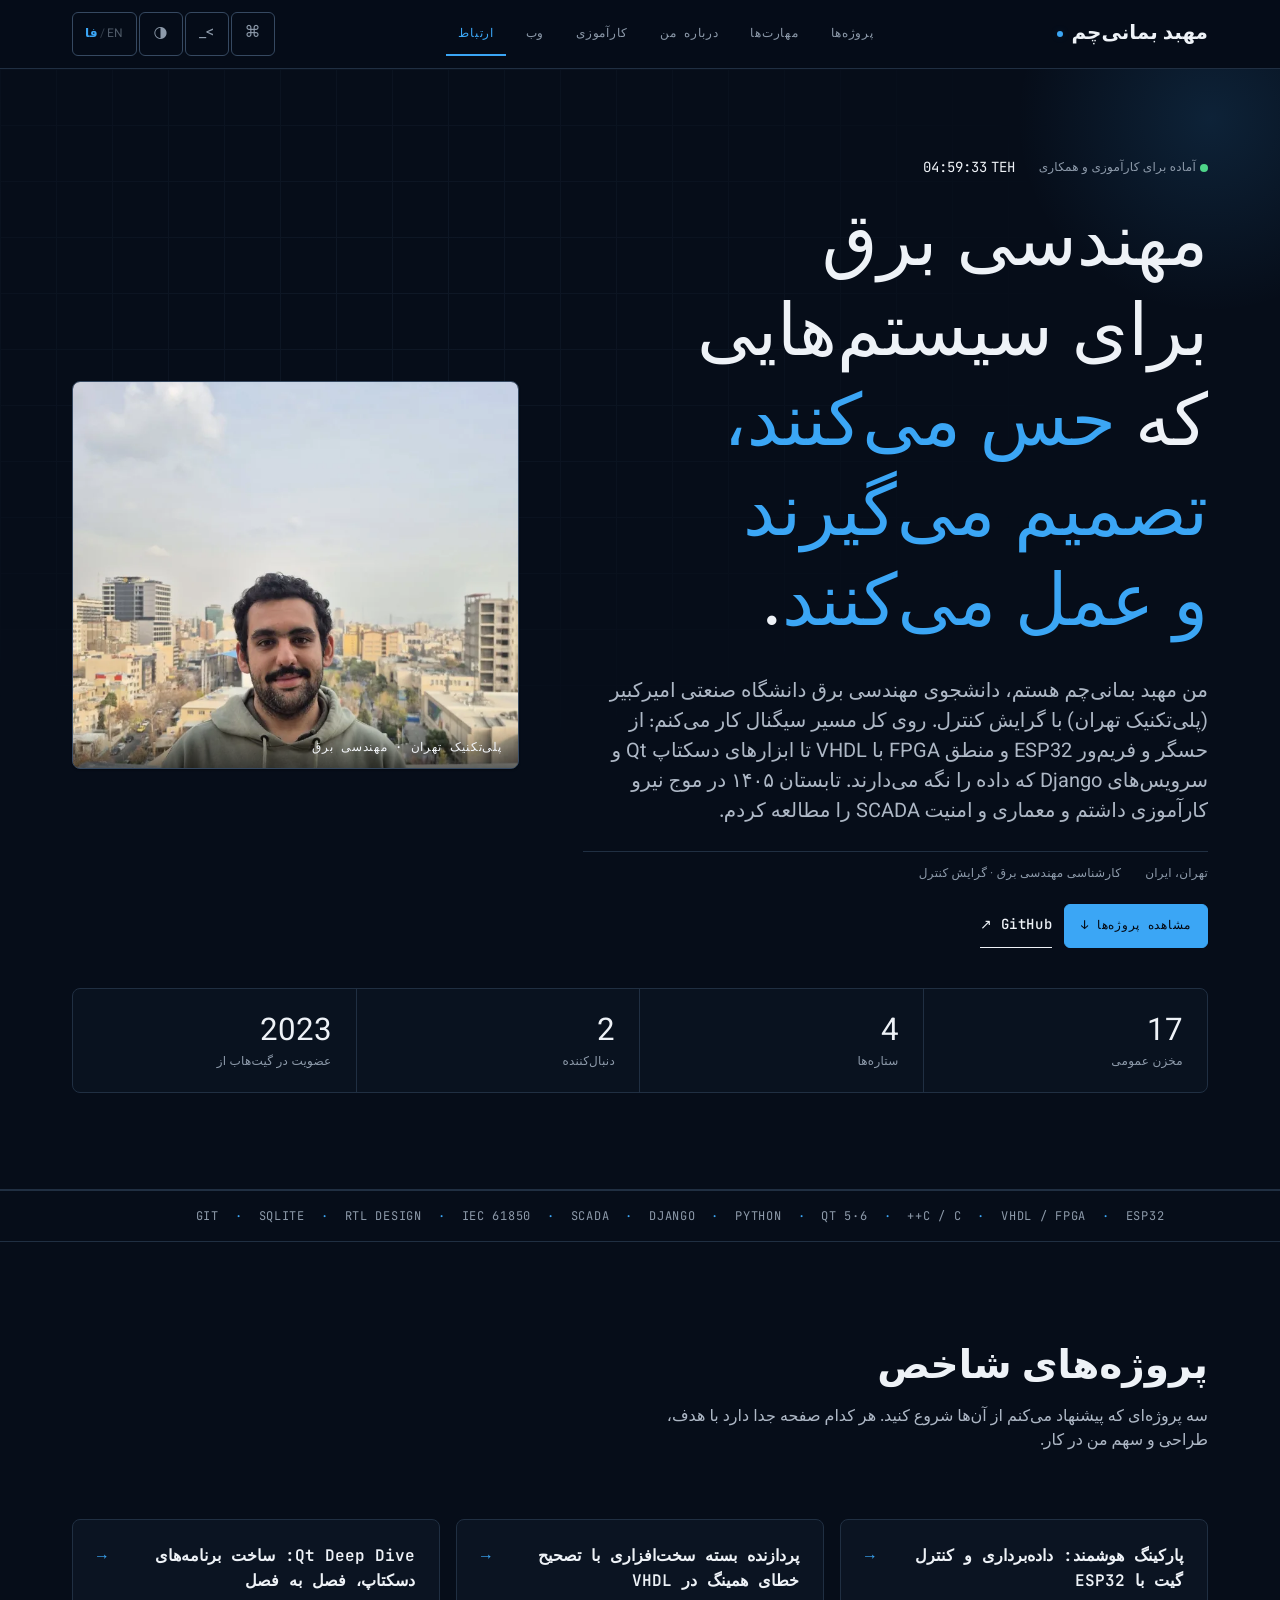
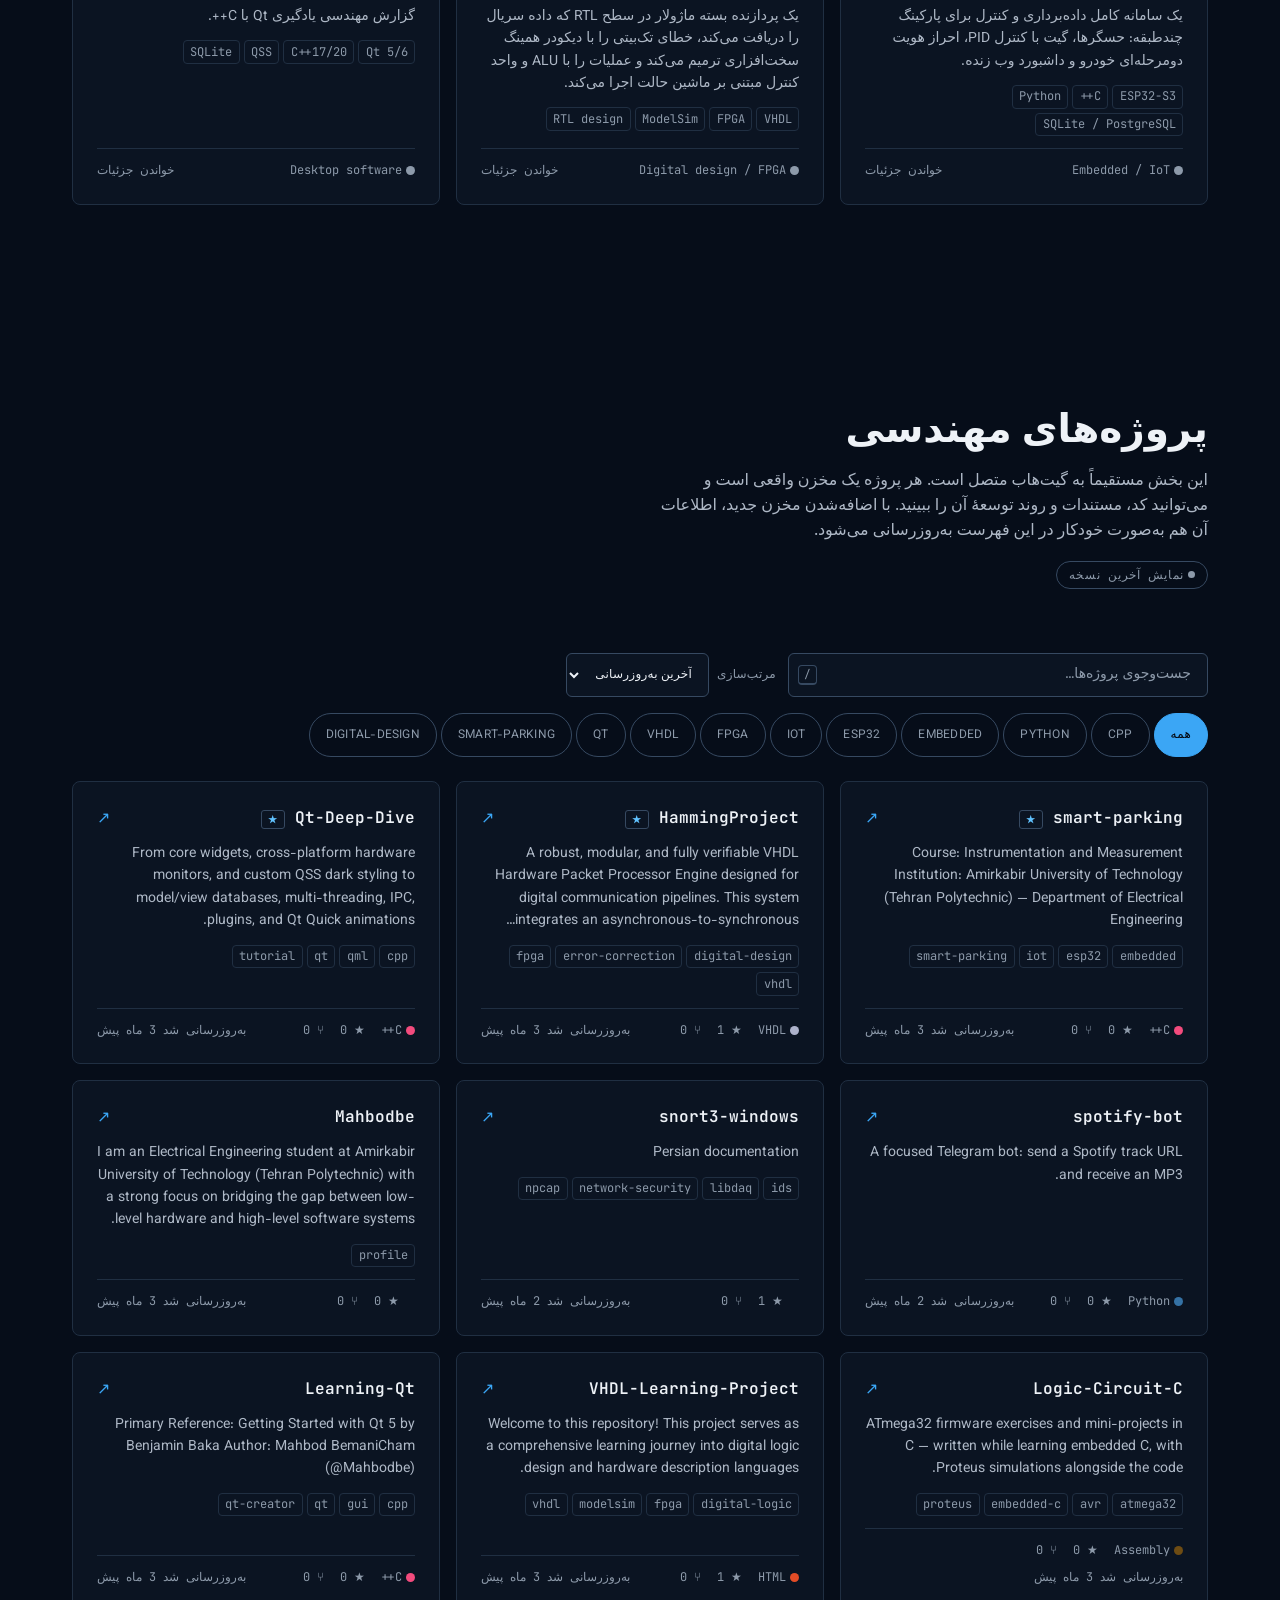
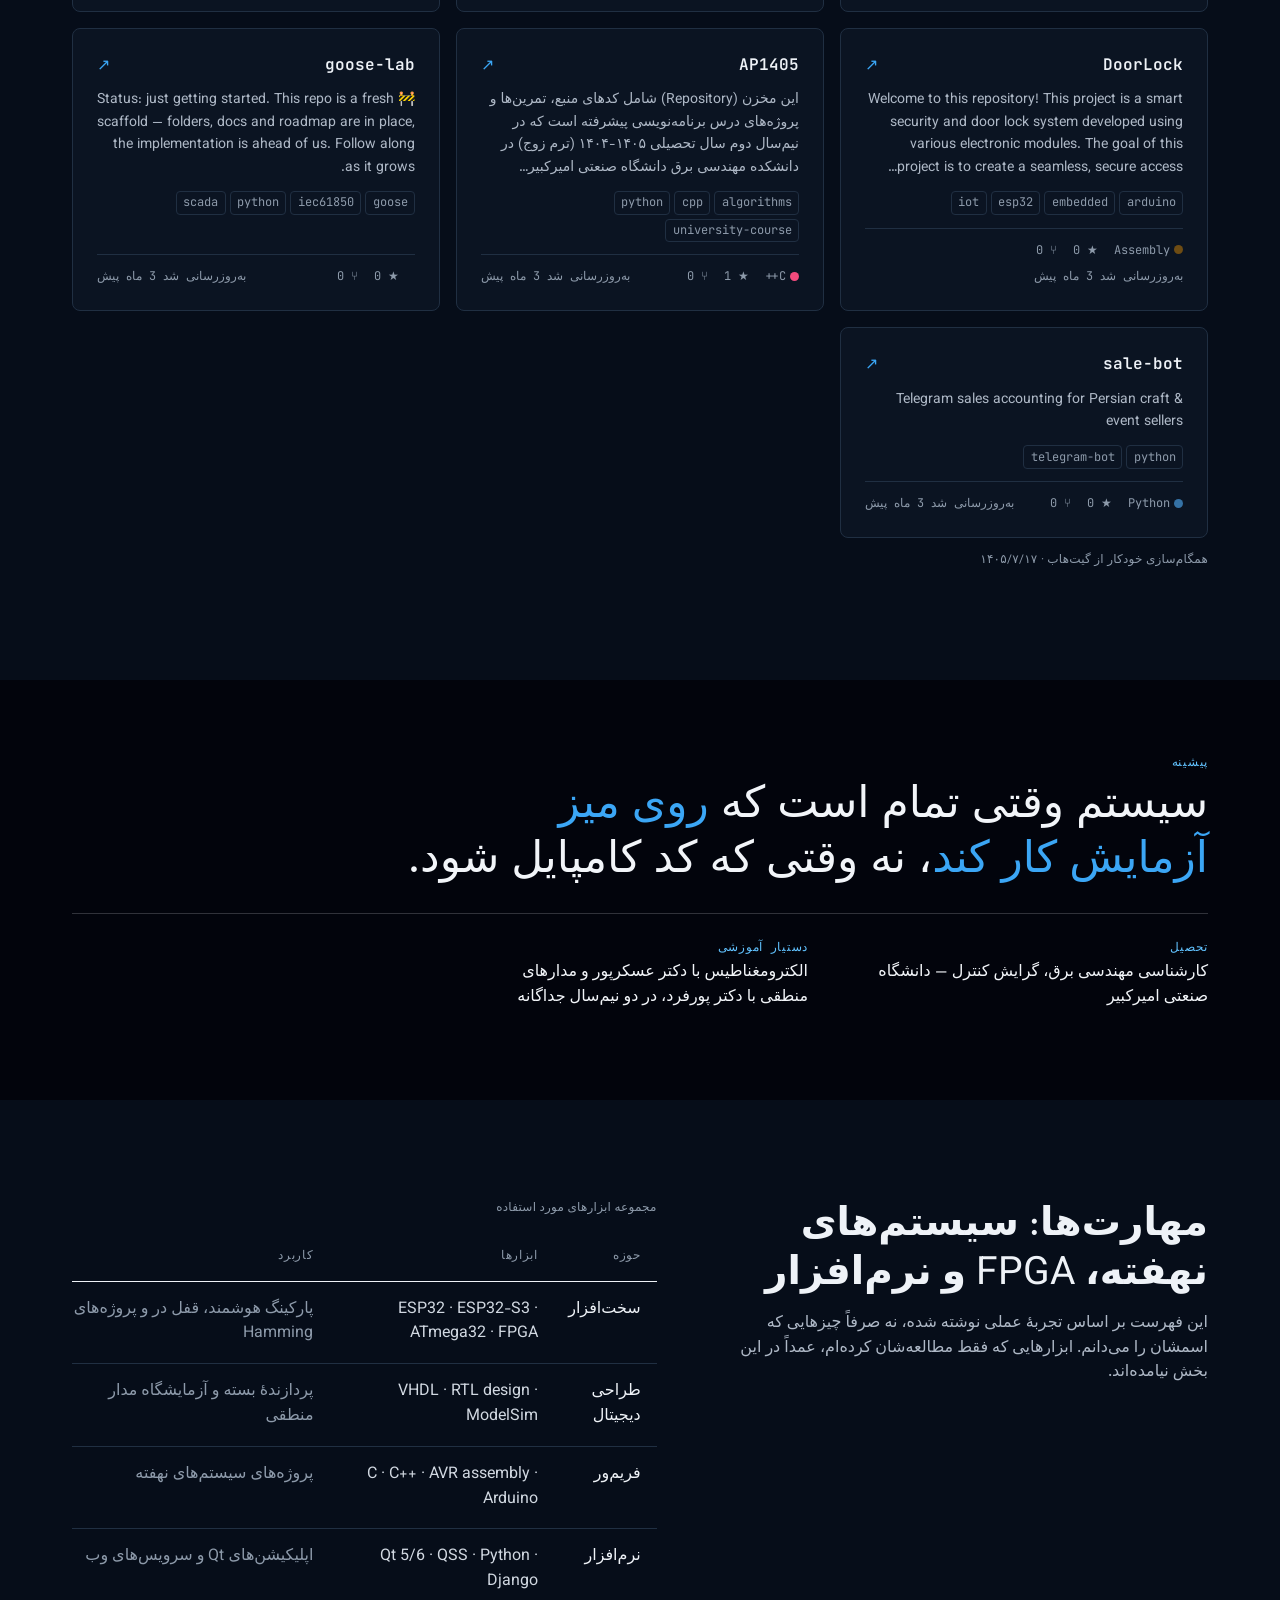
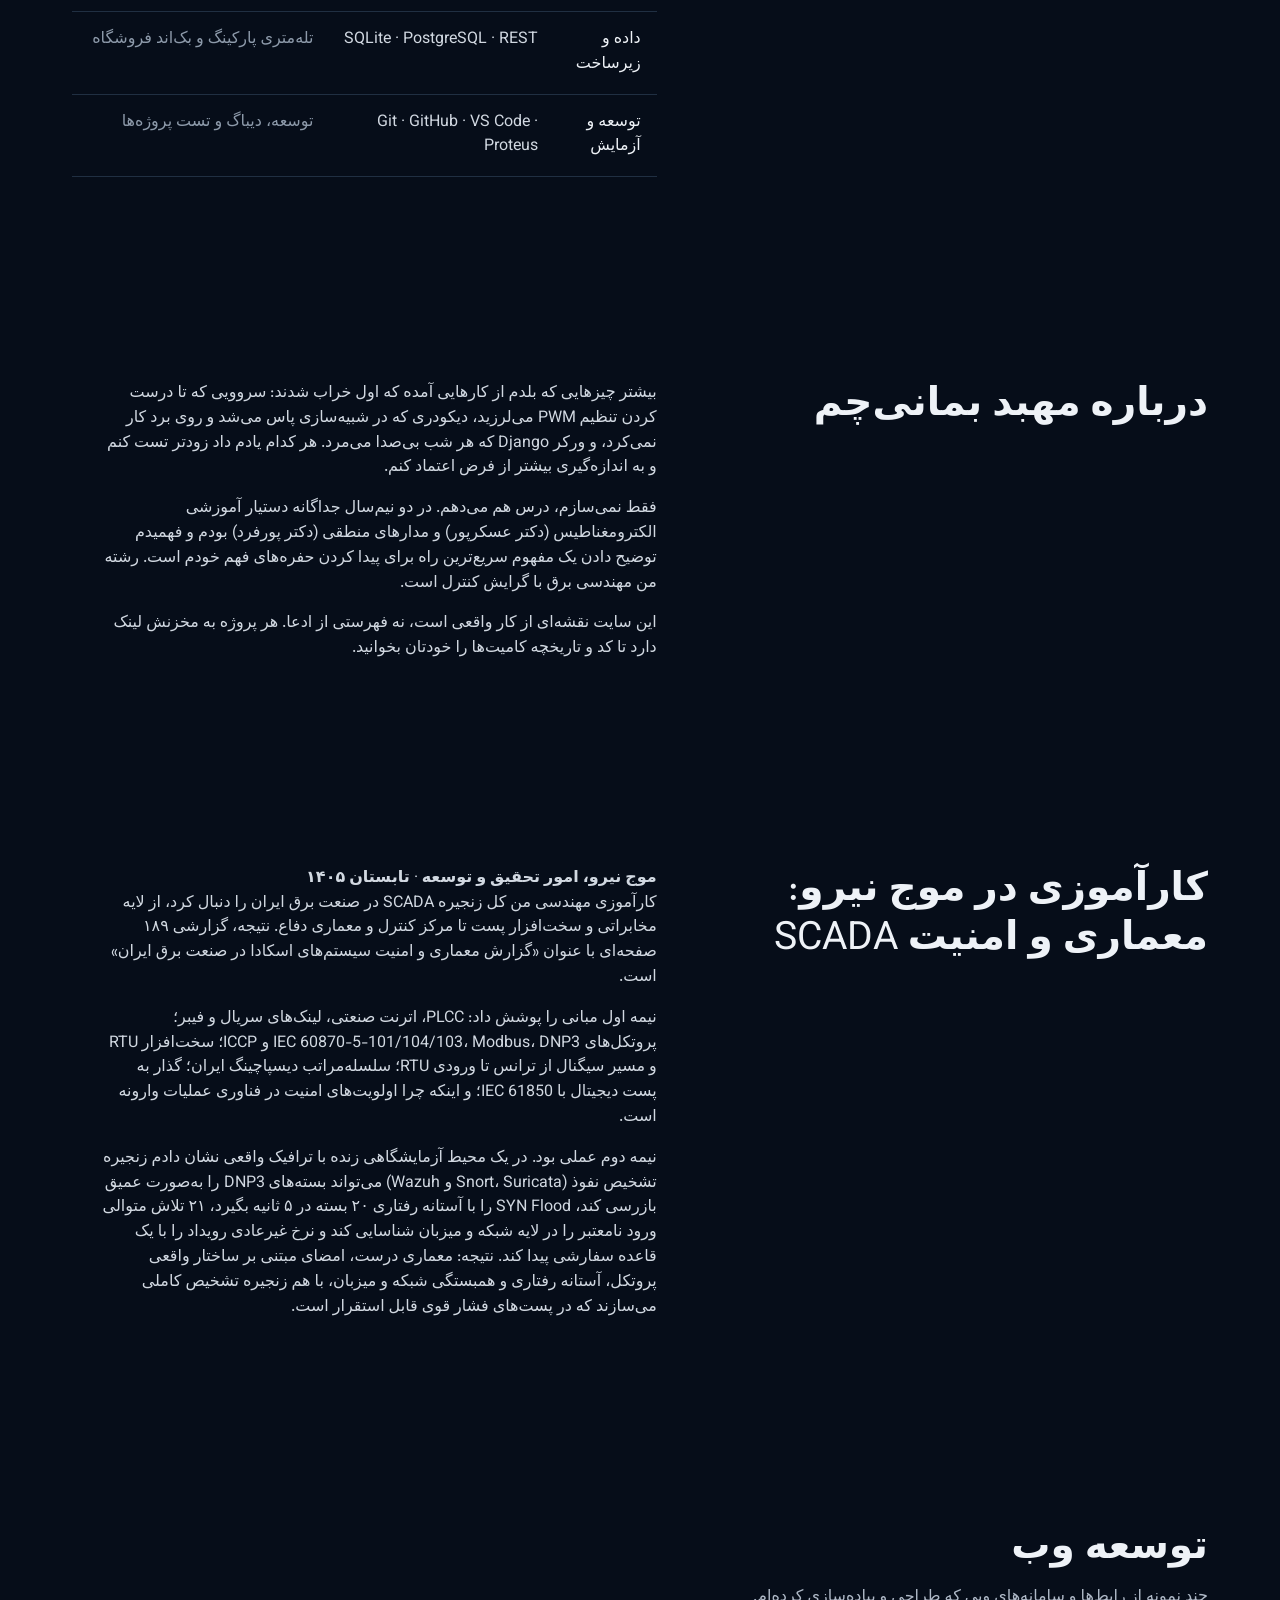
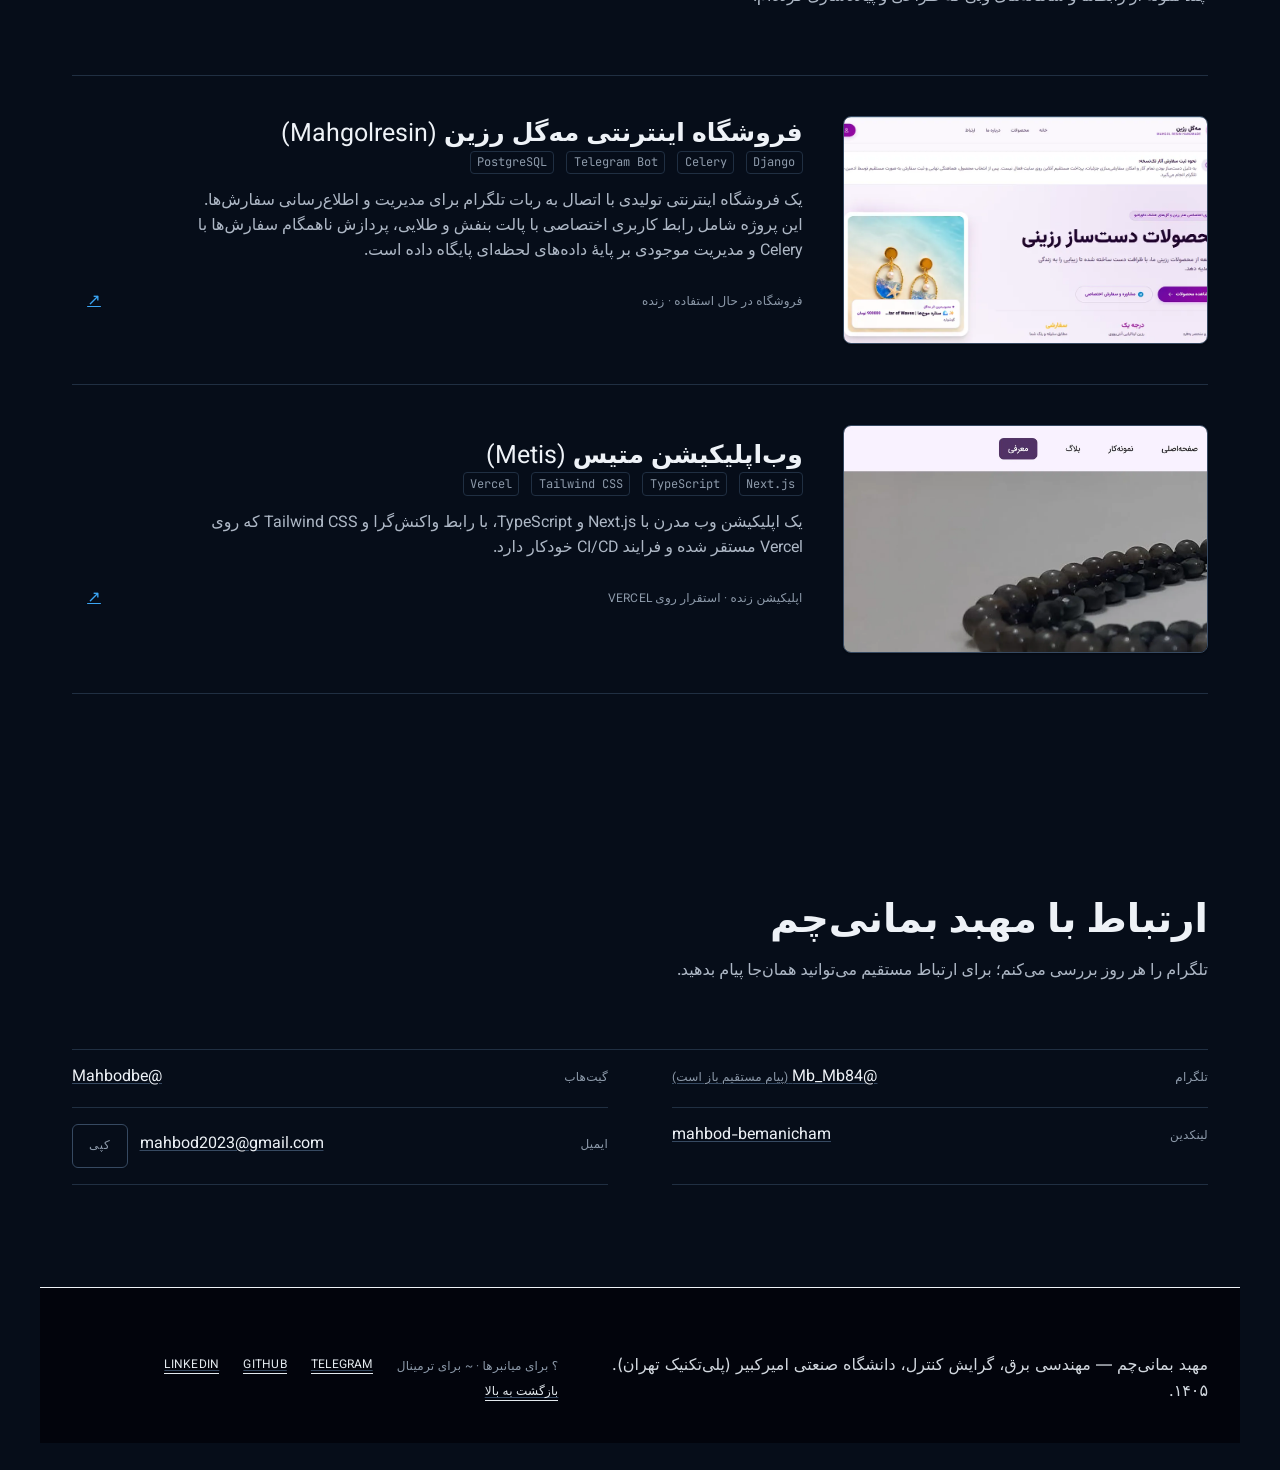
==== commit 38fb630d: "Internship section rewritten from the internship report (SCADA architecture and security, summer 140" ====
--- a/fa/index.html
+++ b/fa/index.html
@@ -38,7 +38,7 @@
 <link rel="stylesheet" href="/css/fonts.css?v=801c36f2" />
 <link rel="stylesheet" href="/css/tokens.css?v=1aeee7db" />
 <link rel="stylesheet" href="/css/site.css?v=fd536e57" />
-<script type="application/ld+json">{"@context": "https://schema.org", "@graph": [{"@type": "WebSite", "@id": "https://nomoreidea.ir/#website", "url": "https://nomoreidea.ir/", "name": "Mahbod BemaniCham", "alternateName": "مهبد بمانی‌چم", "inLanguage": ["en", "fa"], "publisher": {"@id": "https://nomoreidea.ir/#person"}}, {"@type": "ProfilePage", "@id": "https://nomoreidea.ir/fa/#profile", "url": "https://nomoreidea.ir/fa/", "name": "مهبد بمانی‌چم — مهندسی برق، سیستم‌های نهفته و FPGA", "description": "مهبد بمانی‌چم، دانشجوی مهندسی برق دانشگاه صنعتی امیرکبیر. پروژه‌های ESP32، VHDL و FPGA، کنترل و SCADA، به‌همراه توسعه Qt و وب.", "inLanguage": "fa", "isPartOf": {"@id": "https://nomoreidea.ir/#website"}, "mainEntity": {"@id": "https://nomoreidea.ir/#person"}, "dateModified": "2026-10-09", "primaryImageOfPage": {"@type": "ImageObject", "url": "https://nomoreidea.ir/images/og-image.jpg"}}, {"@type": "Person", "@id": "https://nomoreidea.ir/#person", "name": "Mahbod BemaniCham", "alternateName": ["مهبد بمانی‌چم"], "url": "https://nomoreidea.ir/", "image": "https://nomoreidea.ir/images/mahbod.jpg", "jobTitle": "Electrical Engineering Student", "description": "Mahbod BemaniCham is an electrical engineering student at Amirkabir University of Technology. Projects in ESP32, VHDL/FPGA, control and SCADA, plus Qt and web development.", "address": {"@type": "PostalAddress", "addressLocality": "Tehran", "addressCountry": "IR"}, "alumniOf": {"@type": "CollegeOrUniversity", "name": "Amirkabir University of Technology", "alternateName": ["Tehran Polytechnic", "دانشگاه صنعتی امیرکبیر"]}, "sameAs": ["https://github.com/Mahbodbe", "https://www.linkedin.com/in/mahbod-bemanicham-048b252ab", "https://t.me/Mb_Mb84"], "knowsAbout": ["Embedded Systems", "Digital Design", "FPGA", "VHDL", "ESP32", "Control Systems", "SCADA", "IEC 61850", "Qt", "Django"]}]}</script>
+<script type="application/ld+json">{"@context": "https://schema.org", "@graph": [{"@type": "WebSite", "@id": "https://nomoreidea.ir/#website", "url": "https://nomoreidea.ir/", "name": "Mahbod BemaniCham", "alternateName": "مهبد بمانی‌چم", "inLanguage": ["en", "fa"], "publisher": {"@id": "https://nomoreidea.ir/#person"}}, {"@type": "ProfilePage", "@id": "https://nomoreidea.ir/fa/#profile", "url": "https://nomoreidea.ir/fa/", "name": "مهبد بمانی‌چم — مهندسی برق، سیستم‌های نهفته و FPGA", "description": "مهبد بمانی‌چم، دانشجوی مهندسی برق دانشگاه صنعتی امیرکبیر. پروژه‌های ESP32، VHDL و FPGA، کنترل و SCADA، به‌همراه توسعه Qt و وب.", "inLanguage": "fa", "isPartOf": {"@id": "https://nomoreidea.ir/#website"}, "mainEntity": {"@id": "https://nomoreidea.ir/#person"}, "dateModified": "2026-10-09", "primaryImageOfPage": {"@type": "ImageObject", "url": "https://nomoreidea.ir/images/og-image.jpg"}}, {"@type": "Person", "@id": "https://nomoreidea.ir/#person", "name": "Mahbod BemaniCham", "alternateName": ["مهبد بمانی‌چم"], "url": "https://nomoreidea.ir/", "image": "https://nomoreidea.ir/images/mahbod.jpg", "jobTitle": "Electrical Engineering Student", "description": "Mahbod BemaniCham is an electrical engineering student at Amirkabir University of Technology. Projects in ESP32, VHDL/FPGA, control and SCADA, plus Qt and web development.", "address": {"@type": "PostalAddress", "addressLocality": "Tehran", "addressCountry": "IR"}, "alumniOf": {"@type": "CollegeOrUniversity", "name": "Amirkabir University of Technology", "alternateName": ["Tehran Polytechnic", "دانشگاه صنعتی امیرکبیر"]}, "sameAs": ["https://github.com/Mahbodbe", "https://www.linkedin.com/in/mahbod-bemanicham-048b252ab", "https://t.me/Mb_Mb84"], "knowsAbout": ["Embedded Systems", "Digital Design", "FPGA", "VHDL", "ESP32", "Control Systems", "SCADA", "IEC 61850", "DNP3", "Intrusion Detection", "OT Security", "Qt", "Django"]}]}</script>
 </head>
 
 <body class="fa-mode">
@@ -79,7 +79,7 @@
       <div class="hero__grid">
         <div class="hero__col">
           <h1 class="hero__display" data-i18n="hero_title">مهندسی برق برای سیستم‌هایی که <em>حس می‌کنند، تصمیم می‌گیرند و عمل می‌کنند</em>.</h1>
-          <p class="hero__lede" data-i18n="hero_lede">من مهبد بمانی‌چم هستم، دانشجوی مهندسی برق دانشگاه صنعتی امیرکبیر (پلی‌تکنیک تهران) با گرایش کنترل. روی کل مسیر سیگنال کار می‌کنم: از حسگر و فریم‌ور ESP32 و منطق FPGA با VHDL تا ابزارهای دسکتاپ Qt و سرویس‌های Django که داده را نگه می‌دارند. تابستان ۱۴۰۵ در شرکت موج نیرو کارآموزی اتوماسیون پست و SCADA داشتم.</p>
+          <p class="hero__lede" data-i18n="hero_lede">من مهبد بمانی‌چم هستم، دانشجوی مهندسی برق دانشگاه صنعتی امیرکبیر (پلی‌تکنیک تهران) با گرایش کنترل. روی کل مسیر سیگنال کار می‌کنم: از حسگر و فریم‌ور ESP32 و منطق FPGA با VHDL تا ابزارهای دسکتاپ Qt و سرویس‌های Django که داده را نگه می‌دارند. تابستان ۱۴۰۵ در موج نیرو کارآموزی داشتم و معماری و امنیت SCADA را مطالعه کردم.</p>
           <div class="hero__meta">
             <span class="label" data-i18n="meta_loc">تهران، ایران</span>
             <span class="label" data-i18n="meta_degree">کارشناسی مهندسی برق · گرایش کنترل</span>
@@ -180,7 +180,7 @@
   <section class="band section" id="about"><div class="shell section--split"><header class="section__head"><h2 class="section__title" data-i18n="about_title">درباره مهبد بمانی‌چم</h2></header><div class="prose"><p data-i18n="about_p1">بیشتر چیزهایی که بلدم از کارهایی آمده که اول خراب شدند: سروویی که تا درست کردن تنظیم PWM می‌لرزید، دیکودری که در شبیه‌سازی پاس می‌شد و روی برد کار نمی‌کرد، و ورکر Django که هر شب بی‌صدا می‌مرد. هر کدام یادم داد زودتر تست کنم و به اندازه‌گیری بیشتر از فرض اعتماد کنم.</p><p data-i18n="about_p2">فقط نمی‌سازم، درس هم می‌دهم. در دو نیم‌سال جداگانه دستیار آموزشی الکترومغناطیس (دکتر عسکرپور) و مدارهای منطقی (دکتر پورفرد) بودم و فهمیدم توضیح دادن یک مفهوم سریع‌ترین راه برای پیدا کردن حفره‌های فهم خودم است. رشته من مهندسی برق با گرایش کنترل است.</p><p data-i18n="about_p3">این سایت نقشه‌ای از کار واقعی است، نه فهرستی از ادعا. هر پروژه به مخزنش لینک دارد تا کد و تاریخچه کامیت‌ها را خودتان بخوانید.</p></div></div></section>
 
   <!-- internship -->
-  <section class="band section" id="internships"><div class="shell section--split"><header class="section__head"><h2 class="section__title" data-i18n="internships_title">کارآموزی در موج نیرو: SCADA و اتوماسیون پست</h2></header><div class="prose"><p data-i18n="int_p1"><strong>موج نیرو · تابستان ۱۴۰۵</strong><br />در تابستان ۱۴۰۵ دوره کارآموزی مهندسی خود را در <strong>موج نیرو</strong> گذراندم و روی مطالعه، تحلیل و مستندسازی پست‌های برق، سیستم‌های DCS و معماری تله‌متری SCADA در شبکه برق ایران کار کردم.</p><p data-i18n="int_p2">کار حول خانواده پروتکل‌های <strong>IEC 61850</strong>، <strong>DNP3</strong>، <strong>IEC 60870-5-104</strong> و <strong>Modbus</strong> بود، از جمله تأخیر ارسال مجدد پیام‌های GOOSE زیر ترافیک سنگین، منطق RTU Marshalling، نگاشت گیت‌وی FEP و ماتریس ریسک تهدیدهای امنیت سایبری در سیستم‌های دیسپچینگ صنعتی.</p></div></div></section>
+  <section class="band section" id="internships"><div class="shell section--split"><header class="section__head"><h2 class="section__title" data-i18n="internships_title">کارآموزی در موج نیرو: معماری و امنیت SCADA</h2></header><div class="prose"><p data-i18n="int_p1"><strong>موج نیرو، امور تحقیق و توسعه · تابستان ۱۴۰۵</strong><br />کارآموزی مهندسی من کل زنجیره SCADA در صنعت برق ایران را دنبال کرد، از لایه مخابراتی و سخت‌افزار پست تا مرکز کنترل و معماری دفاع. نتیجه، گزارشی ۱۸۹ صفحه‌ای با عنوان «گزارش معماری و امنیت سیستم‌های اسکادا در صنعت برق ایران» است.</p><p data-i18n="int_p2">نیمه اول مبانی را پوشش داد: PLCC، اترنت صنعتی، لینک‌های سریال و فیبر؛ پروتکل‌های <strong>IEC 60870-5-101/104/103</strong>، <strong>Modbus</strong>، <strong>DNP3</strong> و <strong>ICCP</strong>؛ سخت‌افزار RTU و مسیر سیگنال از ترانس تا ورودی RTU؛ سلسله‌مراتب دیسپاچینگ ایران؛ گذار به پست دیجیتال با <strong>IEC 61850</strong>؛ و اینکه چرا اولویت‌های امنیت در فناوری عملیات وارونه است.</p><p data-i18n="int_p3">نیمه دوم عملی بود. در یک محیط آزمایشگاهی زنده با ترافیک واقعی نشان دادم زنجیره تشخیص نفوذ (<strong>Snort</strong>، <strong>Suricata</strong> و <strong>Wazuh</strong>) می‌تواند بسته‌های DNP3 را به‌صورت عمیق بازرسی کند، SYN Flood را با آستانه رفتاری ۲۰ بسته در ۵ ثانیه بگیرد، ۲۱ تلاش متوالی ورود نامعتبر را در لایه شبکه و میزبان شناسایی کند و نرخ غیرعادی رویداد را با یک قاعده سفارشی پیدا کند. نتیجه: معماری درست، امضای مبتنی بر ساختار واقعی پروتکل، آستانه رفتاری و همبستگی شبکه و میزبان، با هم زنجیره تشخیص کاملی می‌سازند که در پست‌های فشار قوی قابل استقرار است.</p></div></div></section>
 
   <!-- web development -->
   <section class="band section" id="webdesigns"><div class="shell"><header class="section__head"><h2 class="section__title" data-i18n="webdesigns_title">توسعه وب</h2><p class="section__note" data-i18n="webdesigns_note">چند نمونه از رابط‌ها و سامانه‌های وبی که طراحی و پیاده‌سازی کرده‌ام.</p></header><div class="index"><div class="row"><div class="row__thumb"><img src="/images/projects/mahgol.webp" width="1280" height="583" alt="پیش‌نمایش فروشگاه اینترنتی مه‌گل رزین" loading="lazy" decoding="async" /></div><div><h3 class="row__title" data-i18n="w1_title">فروشگاه اینترنتی مه‌گل رزین (Mahgolresin)</h3><ul class="row__stack"><li>Django</li><li>Celery</li><li>Telegram Bot</li><li>PostgreSQL</li></ul><p class="row__desc" data-i18n="w1_desc">یک فروشگاه اینترنتی تولیدی با اتصال به ربات تلگرام برای مدیریت و اطلاع‌رسانی سفارش‌ها. این پروژه شامل رابط کاربری اختصاصی با پالت بنفش و طلایی، پردازش ناهمگام سفارش‌ها با Celery و مدیریت موجودی بر پایهٔ داده‌های لحظه‌ای پایگاه داده است.</p><p class="row__side"><span class="label" data-i18n="w1_side">فروشگاه در حال استفاده · زنده</span><a class="row__arrow mono" href="http://r8plj5dvfcc5.zozodogg.com/" target="_blank" rel="noopener noreferrer" aria-label="باز کردن فروشگاه مه‌گل رزین">↗</a></p></div></div><div class="row"><div class="row__thumb"><img src="/images/projects/metis.webp" width="1280" height="800" alt="پیش‌نمایش وب‌اپلیکیشن متیس" loading="lazy" decoding="async" /></div><div><h3 class="row__title" data-i18n="w2_title">وب‌اپلیکیشن متیس (Metis)</h3><ul class="row__stack"><li>Next.js</li><li>TypeScript</li><li>Tailwind CSS</li><li>Vercel</li></ul><p class="row__desc" data-i18n="w2_desc">یک اپلیکیشن وب مدرن با Next.js و TypeScript، با رابط واکنش‌گرا و Tailwind CSS که روی Vercel مستقر شده و فرایند CI/CD خودکار دارد.</p><p class="row__side"><span class="label" data-i18n="w2_side">اپلیکیشن زنده · استقرار روی Vercel</span><a class="row__arrow mono" href="https://metis-web-chi.vercel.app/" target="_blank" rel="noopener noreferrer" aria-label="باز کردن اپلیکیشن متیس">↗</a></p></div></div></div></div></section>
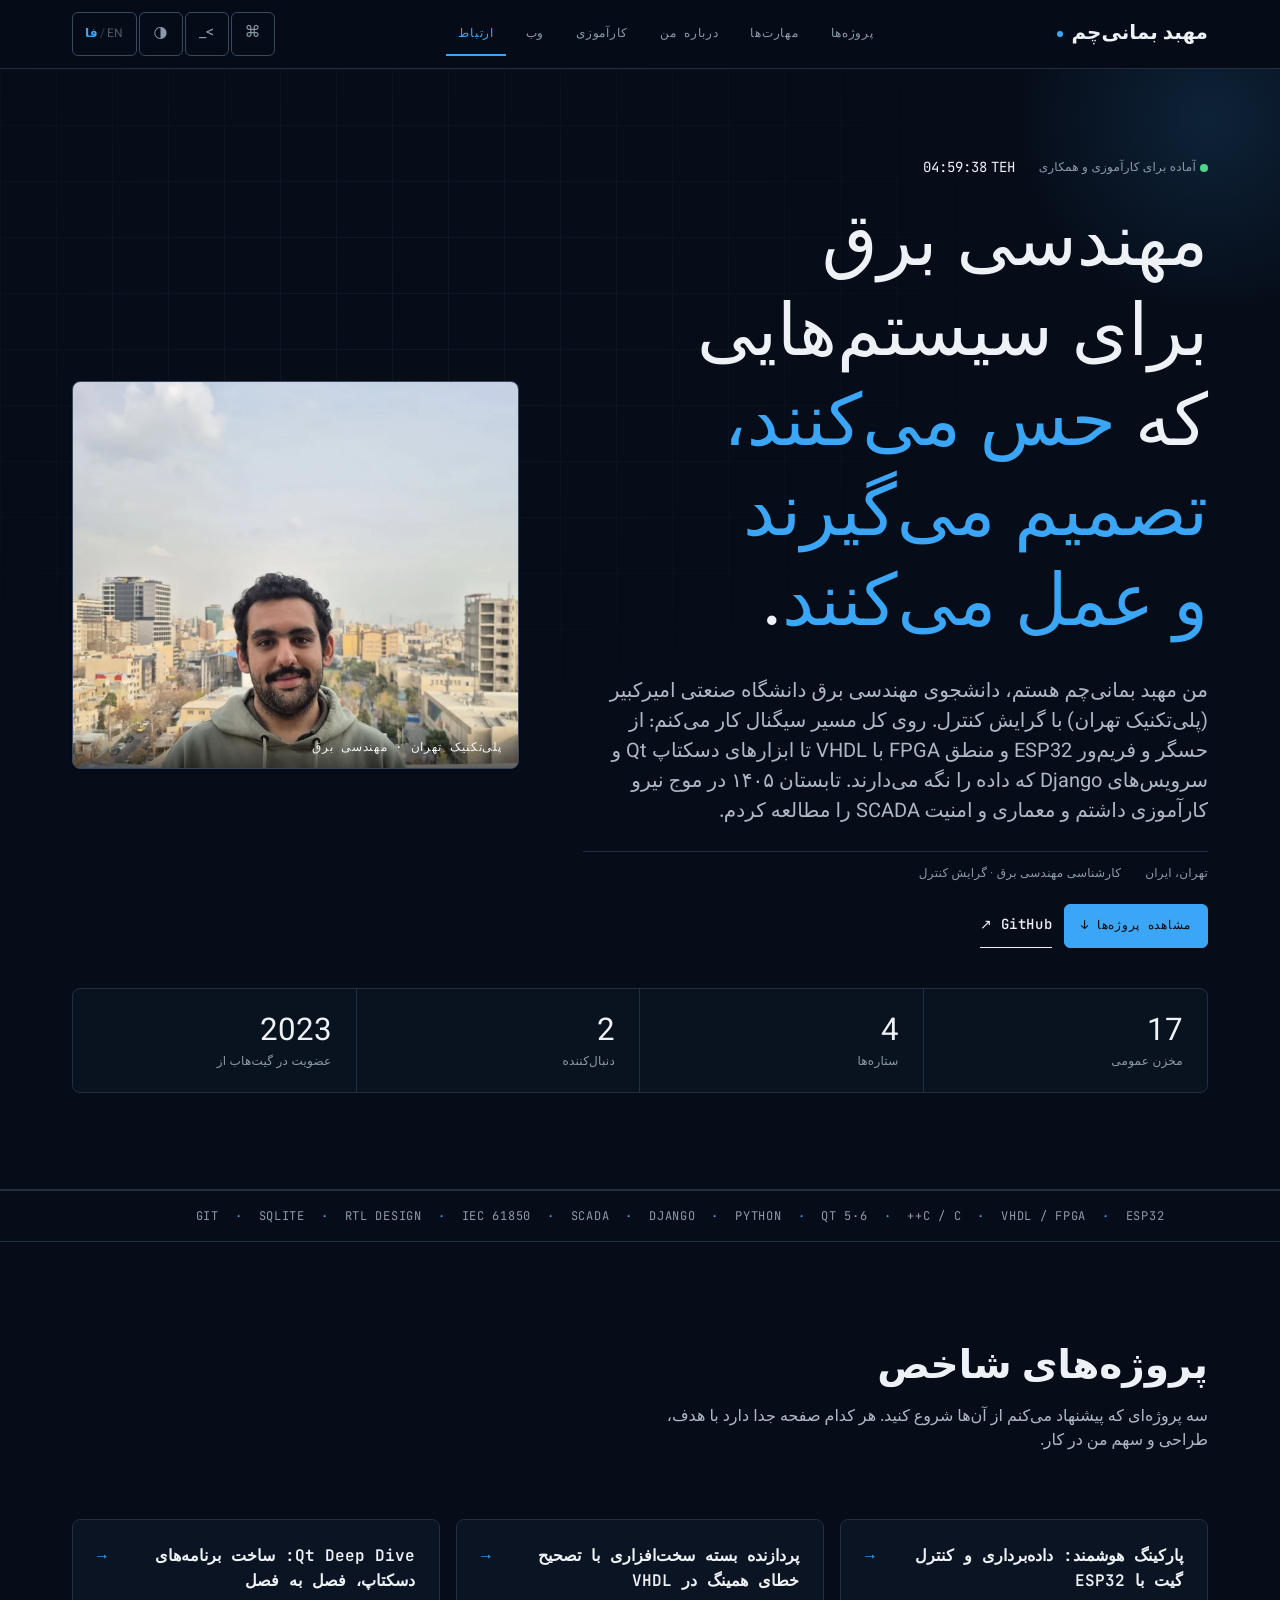
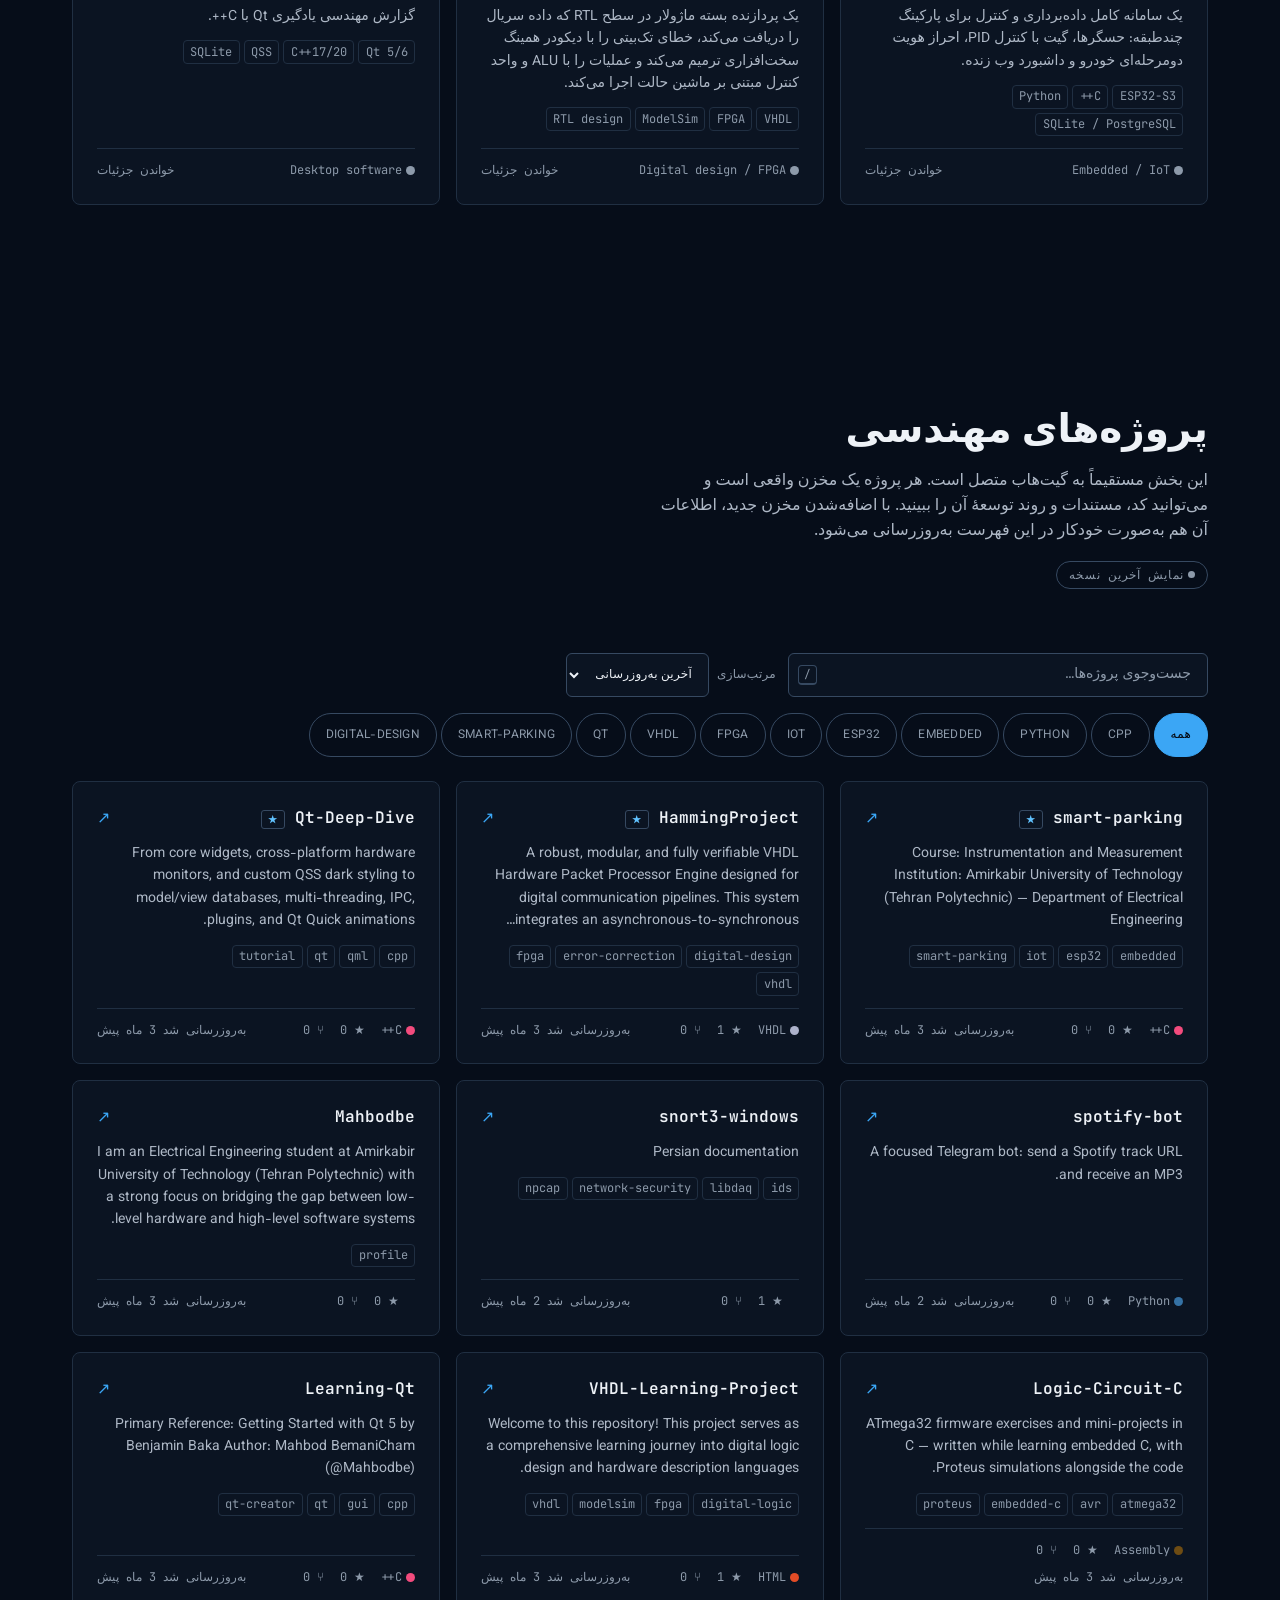
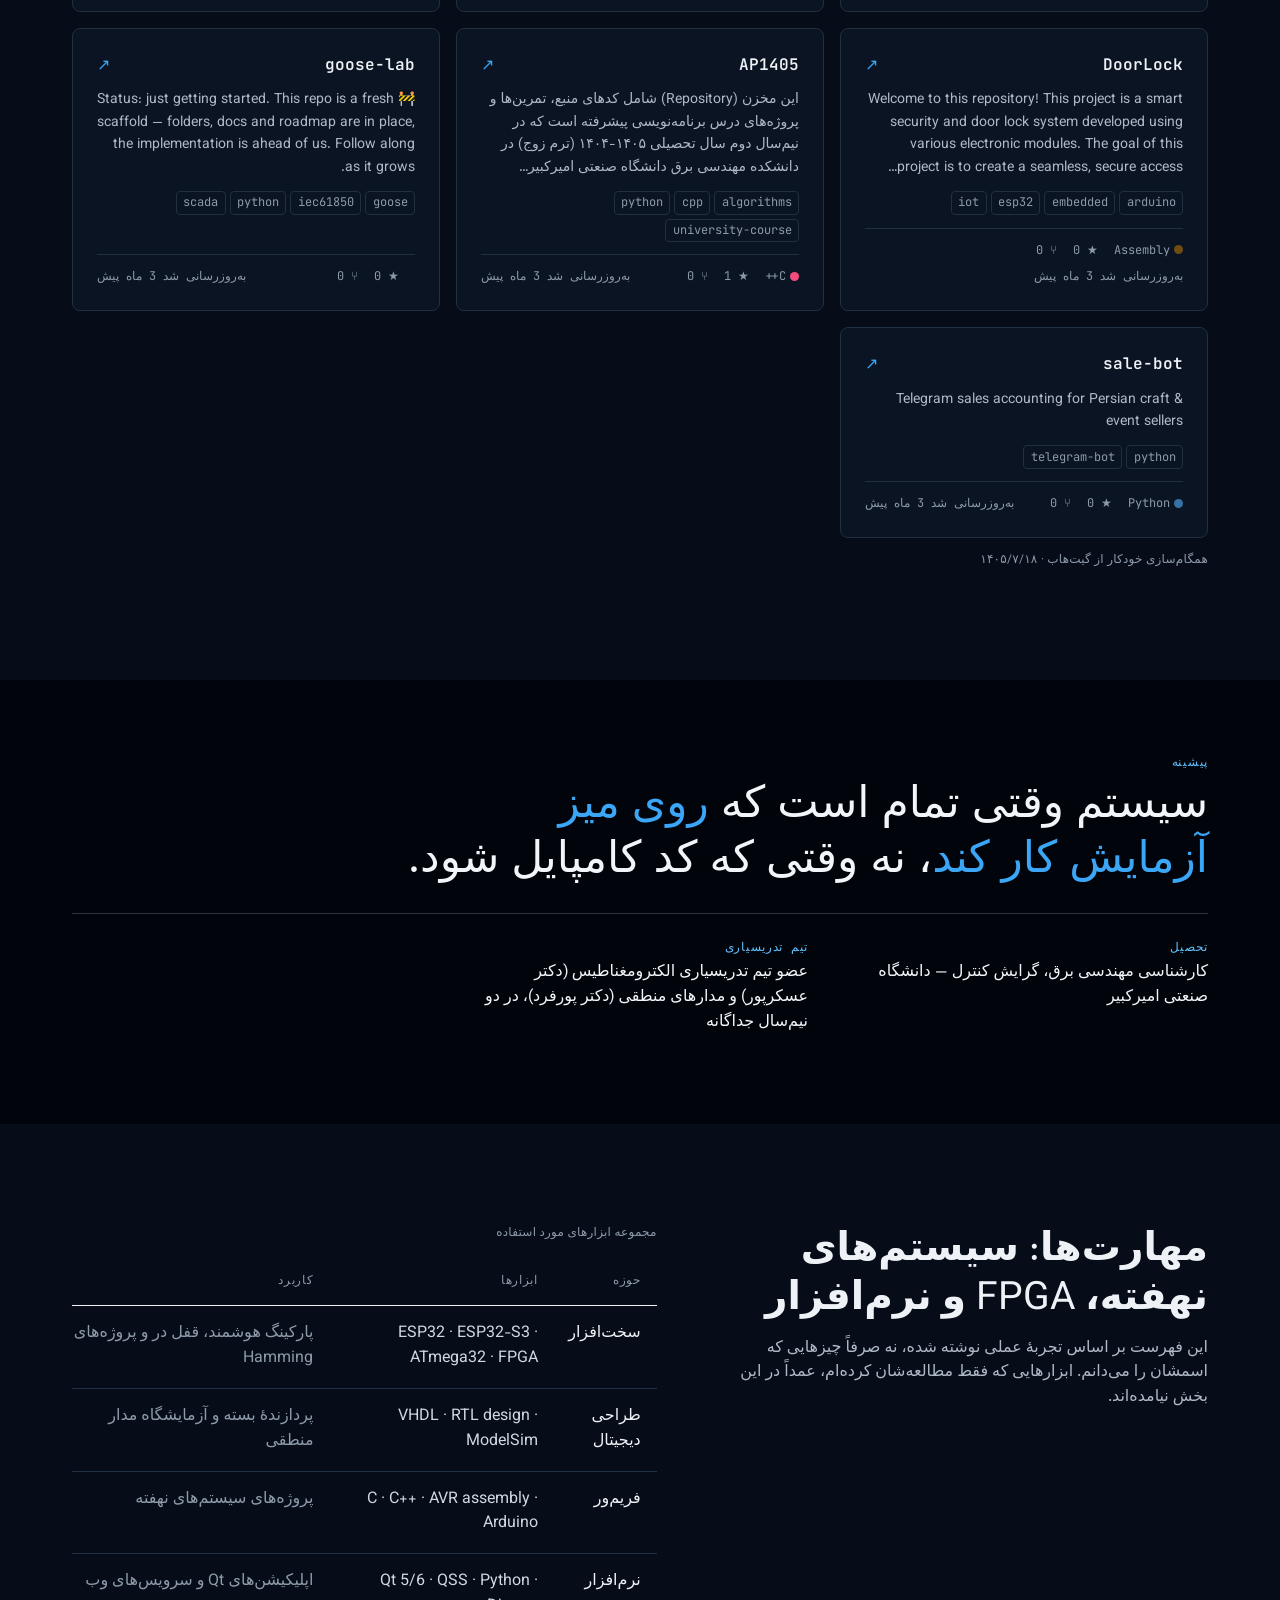
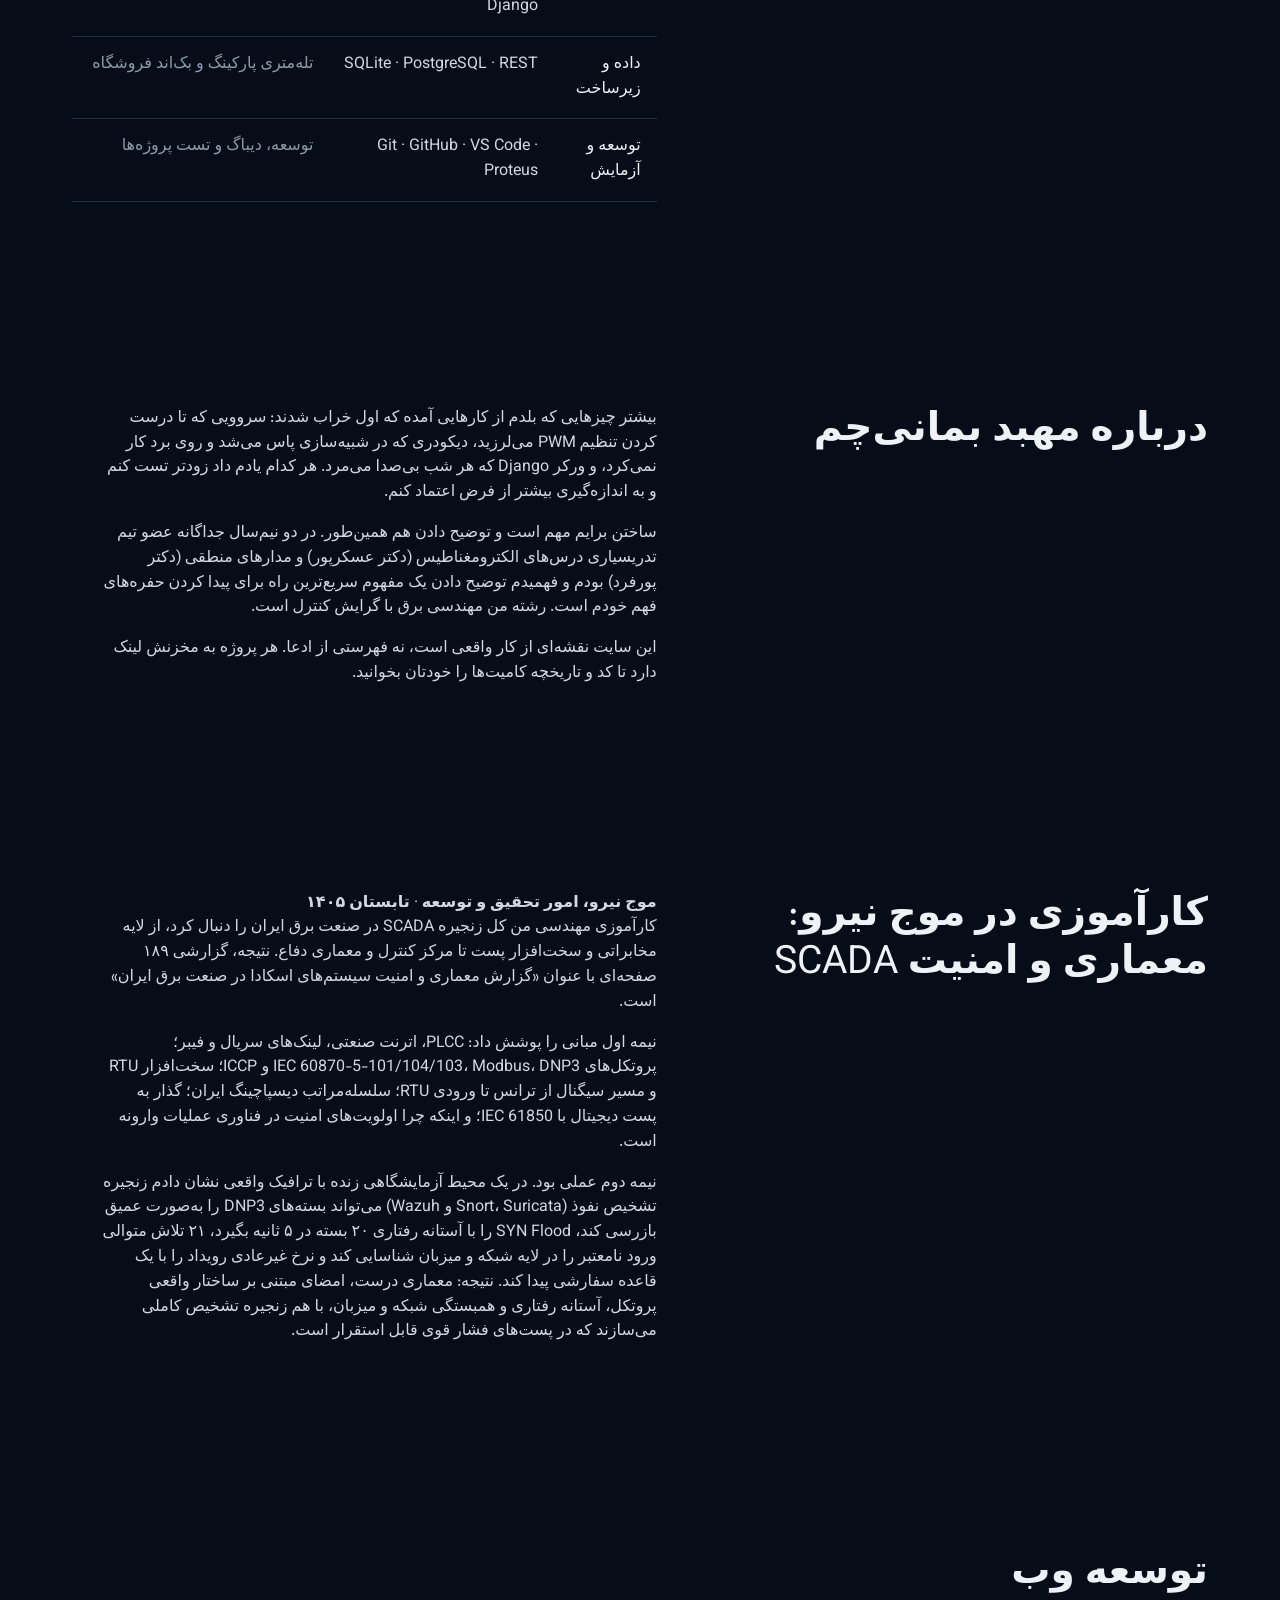
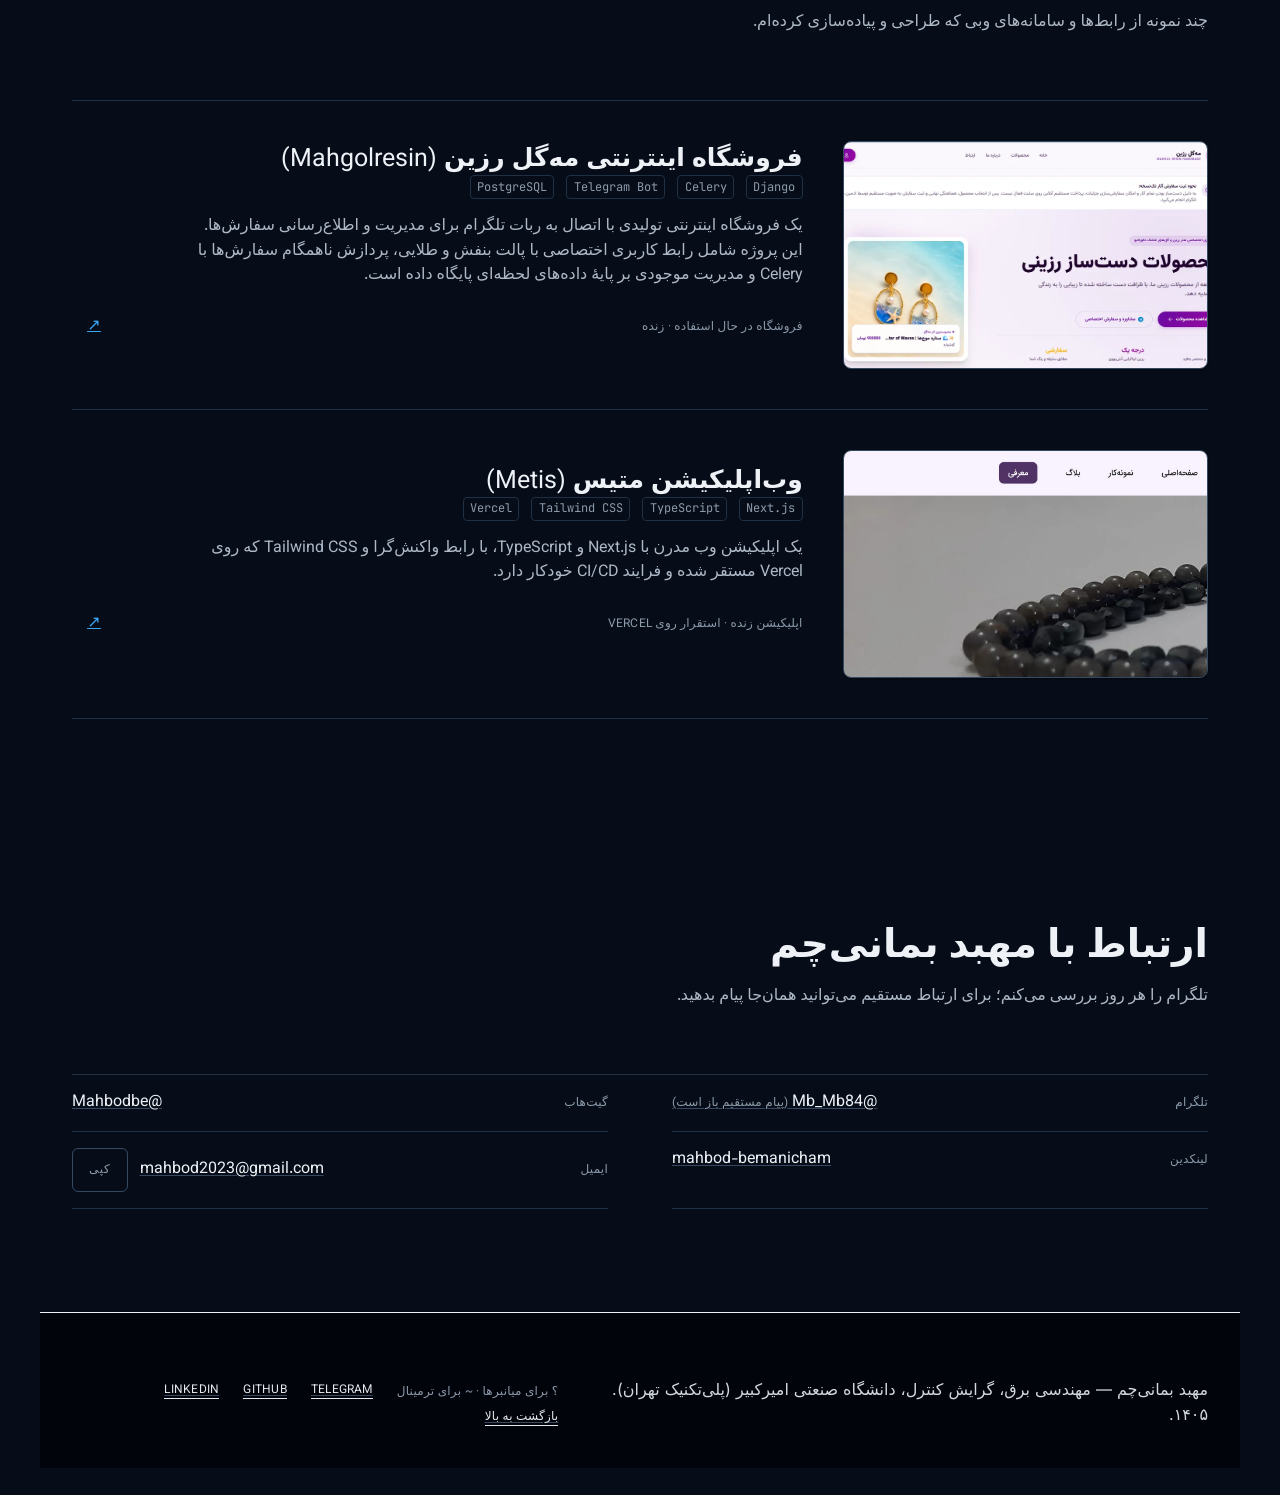
==== commit e654901c: "About: describe teaching role as member of the TA team" ====
--- a/fa/index.html
+++ b/fa/index.html
@@ -171,13 +171,13 @@
   </section>
 
   <!-- background -->
-  <section class="plate"><div class="shell"><div class="plate__inner"><span class="plate__label" data-i18n="plate_label">پیشینه</span><p class="plate__claim" data-i18n="plate_claim">سیستم وقتی تمام است که <em>روی میز آزمایش کار کند</em>، نه وقتی که کد کامپایل شود.</p><dl class="plate__grid"><div class="plate__row"><dt data-i18n="studying">تحصیل</dt><dd data-i18n="studying_value">کارشناسی مهندسی برق، گرایش کنترل — دانشگاه صنعتی امیرکبیر</dd></div><div class="plate__row"><dt data-i18n="ta">دستیار آموزشی</dt><dd data-i18n="ta_value">الکترومغناطیس با دکتر عسکرپور و مدارهای منطقی با دکتر پورفرد، در دو نیم‌سال جداگانه</dd></div></dl></div></div></section>
+  <section class="plate"><div class="shell"><div class="plate__inner"><span class="plate__label" data-i18n="plate_label">پیشینه</span><p class="plate__claim" data-i18n="plate_claim">سیستم وقتی تمام است که <em>روی میز آزمایش کار کند</em>، نه وقتی که کد کامپایل شود.</p><dl class="plate__grid"><div class="plate__row"><dt data-i18n="studying">تحصیل</dt><dd data-i18n="studying_value">کارشناسی مهندسی برق، گرایش کنترل — دانشگاه صنعتی امیرکبیر</dd></div><div class="plate__row"><dt data-i18n="ta">تیم تدریسیاری</dt><dd data-i18n="ta_value">عضو تیم تدریسیاری الکترومغناطیس (دکتر عسکرپور) و مدارهای منطقی (دکتر پورفرد)، در دو نیم‌سال جداگانه</dd></div></dl></div></div></section>
 
   <!-- stack -->
   <section class="band section" id="stack"><div class="shell"><div class="section--split"><header class="section__head"><h2 class="section__title" data-i18n="tools_title">مهارت‌ها: سیستم‌های نهفته، FPGA و نرم‌افزار</h2><p class="section__note" data-i18n="tools_note">این فهرست بر اساس تجربهٔ عملی نوشته شده، نه صرفاً چیزهایی که اسمشان را می‌دانم. ابزارهایی که فقط مطالعه‌شان کرده‌ام، عمداً در این بخش نیامده‌اند.</p></header><table class="spec"><caption class="label" data-i18n="tools_caption">مجموعه ابزارهای مورد استفاده</caption><thead><tr><th scope="col" data-i18n="tools_layer">حوزه</th><th scope="col" data-i18n="tools_tools">ابزارها</th><th scope="col" data-i18n="tools_used">کاربرد</th></tr></thead><tbody><tr><th scope="row" data-i18n="tool_silicon">سخت‌افزار</th><td>ESP32 · ESP32-S3 · ATmega32 · FPGA</td><td data-i18n="tool_silicon_used">پارکینگ هوشمند، قفل در و پروژه‌های Hamming</td></tr><tr><th scope="row" data-i18n="tool_hdl">طراحی دیجیتال</th><td>VHDL · RTL design · ModelSim</td><td data-i18n="tool_hdl_used">پردازندهٔ بسته و آزمایشگاه مدار منطقی</td></tr><tr><th scope="row" data-i18n="tool_firmware">فریم‌ور</th><td>C · C++ · AVR assembly · Arduino</td><td data-i18n="tool_firmware_used">پروژه‌های سیستم‌های نهفته</td></tr><tr><th scope="row" data-i18n="tool_application">نرم‌افزار</th><td>Qt 5/6 · QSS · Python · Django</td><td data-i18n="tool_application_used">اپلیکیشن‌های Qt و سرویس‌های وب</td></tr><tr><th scope="row" data-i18n="tool_data">داده و زیرساخت</th><td>SQLite · PostgreSQL · REST</td><td data-i18n="tool_data_used">تله‌متری پارکینگ و بک‌اند فروشگاه</td></tr><tr><th scope="row" data-i18n="tool_bench">توسعه و آزمایش</th><td>Git · GitHub · VS Code · Proteus</td><td data-i18n="tool_bench_used">توسعه، دیباگ و تست پروژه‌ها</td></tr></tbody></table></div></div></section>
 
   <!-- about -->
-  <section class="band section" id="about"><div class="shell section--split"><header class="section__head"><h2 class="section__title" data-i18n="about_title">درباره مهبد بمانی‌چم</h2></header><div class="prose"><p data-i18n="about_p1">بیشتر چیزهایی که بلدم از کارهایی آمده که اول خراب شدند: سروویی که تا درست کردن تنظیم PWM می‌لرزید، دیکودری که در شبیه‌سازی پاس می‌شد و روی برد کار نمی‌کرد، و ورکر Django که هر شب بی‌صدا می‌مرد. هر کدام یادم داد زودتر تست کنم و به اندازه‌گیری بیشتر از فرض اعتماد کنم.</p><p data-i18n="about_p2">فقط نمی‌سازم، درس هم می‌دهم. در دو نیم‌سال جداگانه دستیار آموزشی الکترومغناطیس (دکتر عسکرپور) و مدارهای منطقی (دکتر پورفرد) بودم و فهمیدم توضیح دادن یک مفهوم سریع‌ترین راه برای پیدا کردن حفره‌های فهم خودم است. رشته من مهندسی برق با گرایش کنترل است.</p><p data-i18n="about_p3">این سایت نقشه‌ای از کار واقعی است، نه فهرستی از ادعا. هر پروژه به مخزنش لینک دارد تا کد و تاریخچه کامیت‌ها را خودتان بخوانید.</p></div></div></section>
+  <section class="band section" id="about"><div class="shell section--split"><header class="section__head"><h2 class="section__title" data-i18n="about_title">درباره مهبد بمانی‌چم</h2></header><div class="prose"><p data-i18n="about_p1">بیشتر چیزهایی که بلدم از کارهایی آمده که اول خراب شدند: سروویی که تا درست کردن تنظیم PWM می‌لرزید، دیکودری که در شبیه‌سازی پاس می‌شد و روی برد کار نمی‌کرد، و ورکر Django که هر شب بی‌صدا می‌مرد. هر کدام یادم داد زودتر تست کنم و به اندازه‌گیری بیشتر از فرض اعتماد کنم.</p><p data-i18n="about_p2">ساختن برایم مهم است و توضیح دادن هم همین‌طور. در دو نیم‌سال جداگانه عضو تیم تدریسیاری درس‌های الکترومغناطیس (دکتر عسکرپور) و مدارهای منطقی (دکتر پورفرد) بودم و فهمیدم توضیح دادن یک مفهوم سریع‌ترین راه برای پیدا کردن حفره‌های فهم خودم است. رشته من مهندسی برق با گرایش کنترل است.</p><p data-i18n="about_p3">این سایت نقشه‌ای از کار واقعی است، نه فهرستی از ادعا. هر پروژه به مخزنش لینک دارد تا کد و تاریخچه کامیت‌ها را خودتان بخوانید.</p></div></div></section>
 
   <!-- internship -->
   <section class="band section" id="internships"><div class="shell section--split"><header class="section__head"><h2 class="section__title" data-i18n="internships_title">کارآموزی در موج نیرو: معماری و امنیت SCADA</h2></header><div class="prose"><p data-i18n="int_p1"><strong>موج نیرو، امور تحقیق و توسعه · تابستان ۱۴۰۵</strong><br />کارآموزی مهندسی من کل زنجیره SCADA در صنعت برق ایران را دنبال کرد، از لایه مخابراتی و سخت‌افزار پست تا مرکز کنترل و معماری دفاع. نتیجه، گزارشی ۱۸۹ صفحه‌ای با عنوان «گزارش معماری و امنیت سیستم‌های اسکادا در صنعت برق ایران» است.</p><p data-i18n="int_p2">نیمه اول مبانی را پوشش داد: PLCC، اترنت صنعتی، لینک‌های سریال و فیبر؛ پروتکل‌های <strong>IEC 60870-5-101/104/103</strong>، <strong>Modbus</strong>، <strong>DNP3</strong> و <strong>ICCP</strong>؛ سخت‌افزار RTU و مسیر سیگنال از ترانس تا ورودی RTU؛ سلسله‌مراتب دیسپاچینگ ایران؛ گذار به پست دیجیتال با <strong>IEC 61850</strong>؛ و اینکه چرا اولویت‌های امنیت در فناوری عملیات وارونه است.</p><p data-i18n="int_p3">نیمه دوم عملی بود. در یک محیط آزمایشگاهی زنده با ترافیک واقعی نشان دادم زنجیره تشخیص نفوذ (<strong>Snort</strong>، <strong>Suricata</strong> و <strong>Wazuh</strong>) می‌تواند بسته‌های DNP3 را به‌صورت عمیق بازرسی کند، SYN Flood را با آستانه رفتاری ۲۰ بسته در ۵ ثانیه بگیرد، ۲۱ تلاش متوالی ورود نامعتبر را در لایه شبکه و میزبان شناسایی کند و نرخ غیرعادی رویداد را با یک قاعده سفارشی پیدا کند. نتیجه: معماری درست، امضای مبتنی بر ساختار واقعی پروتکل، آستانه رفتاری و همبستگی شبکه و میزبان، با هم زنجیره تشخیص کاملی می‌سازند که در پست‌های فشار قوی قابل استقرار است.</p></div></div></section>
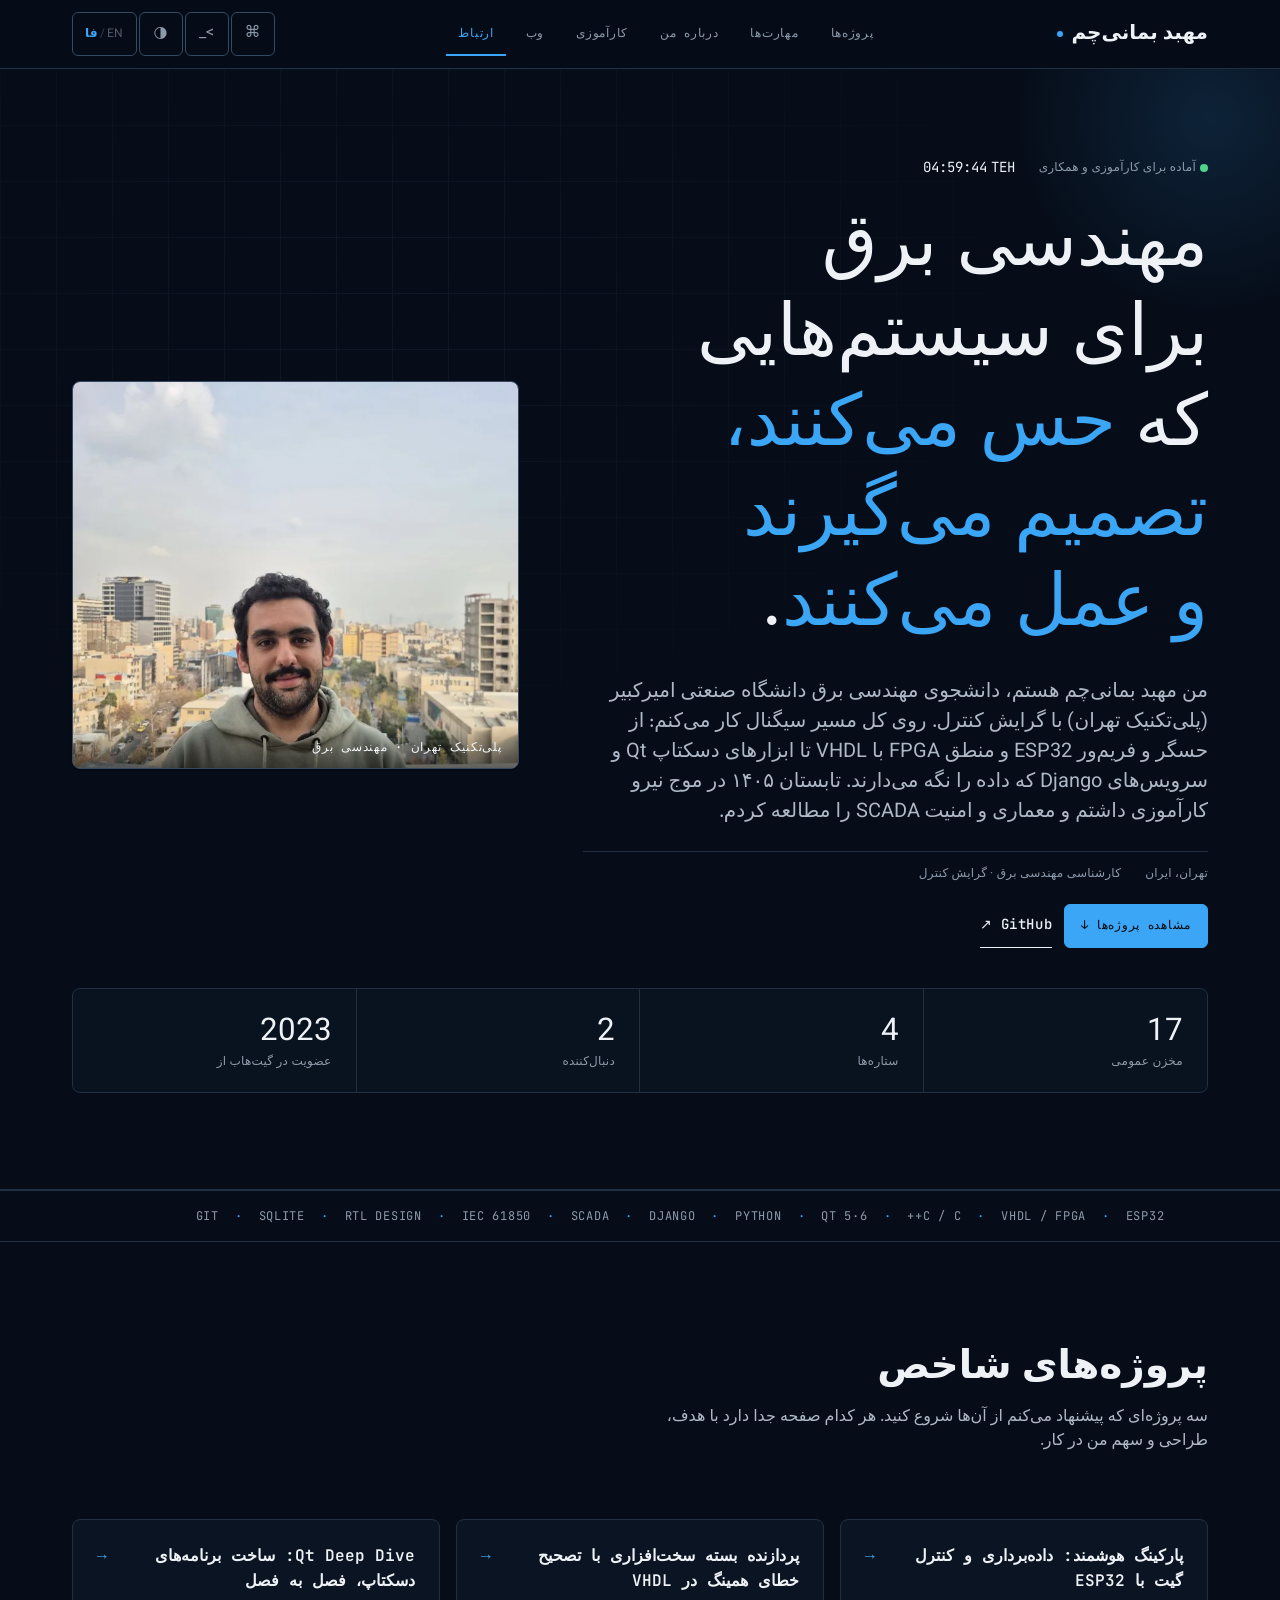
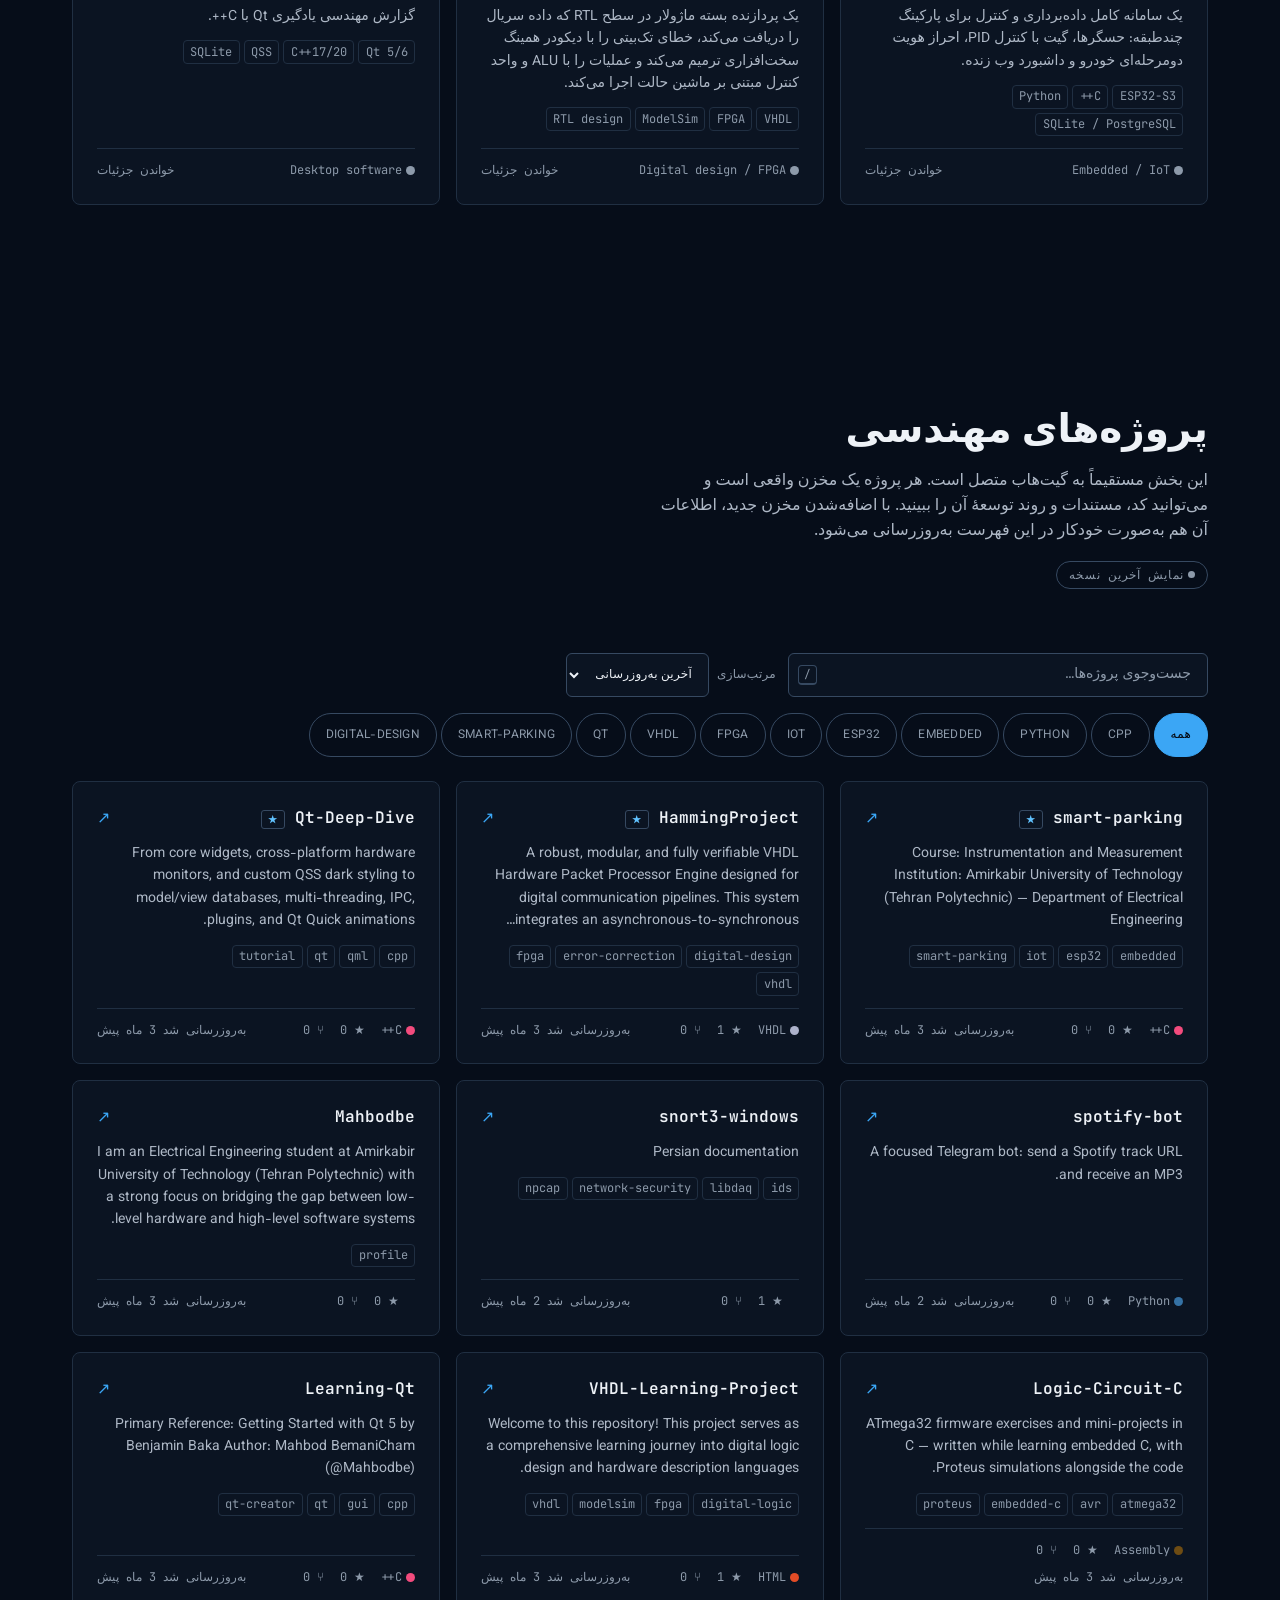
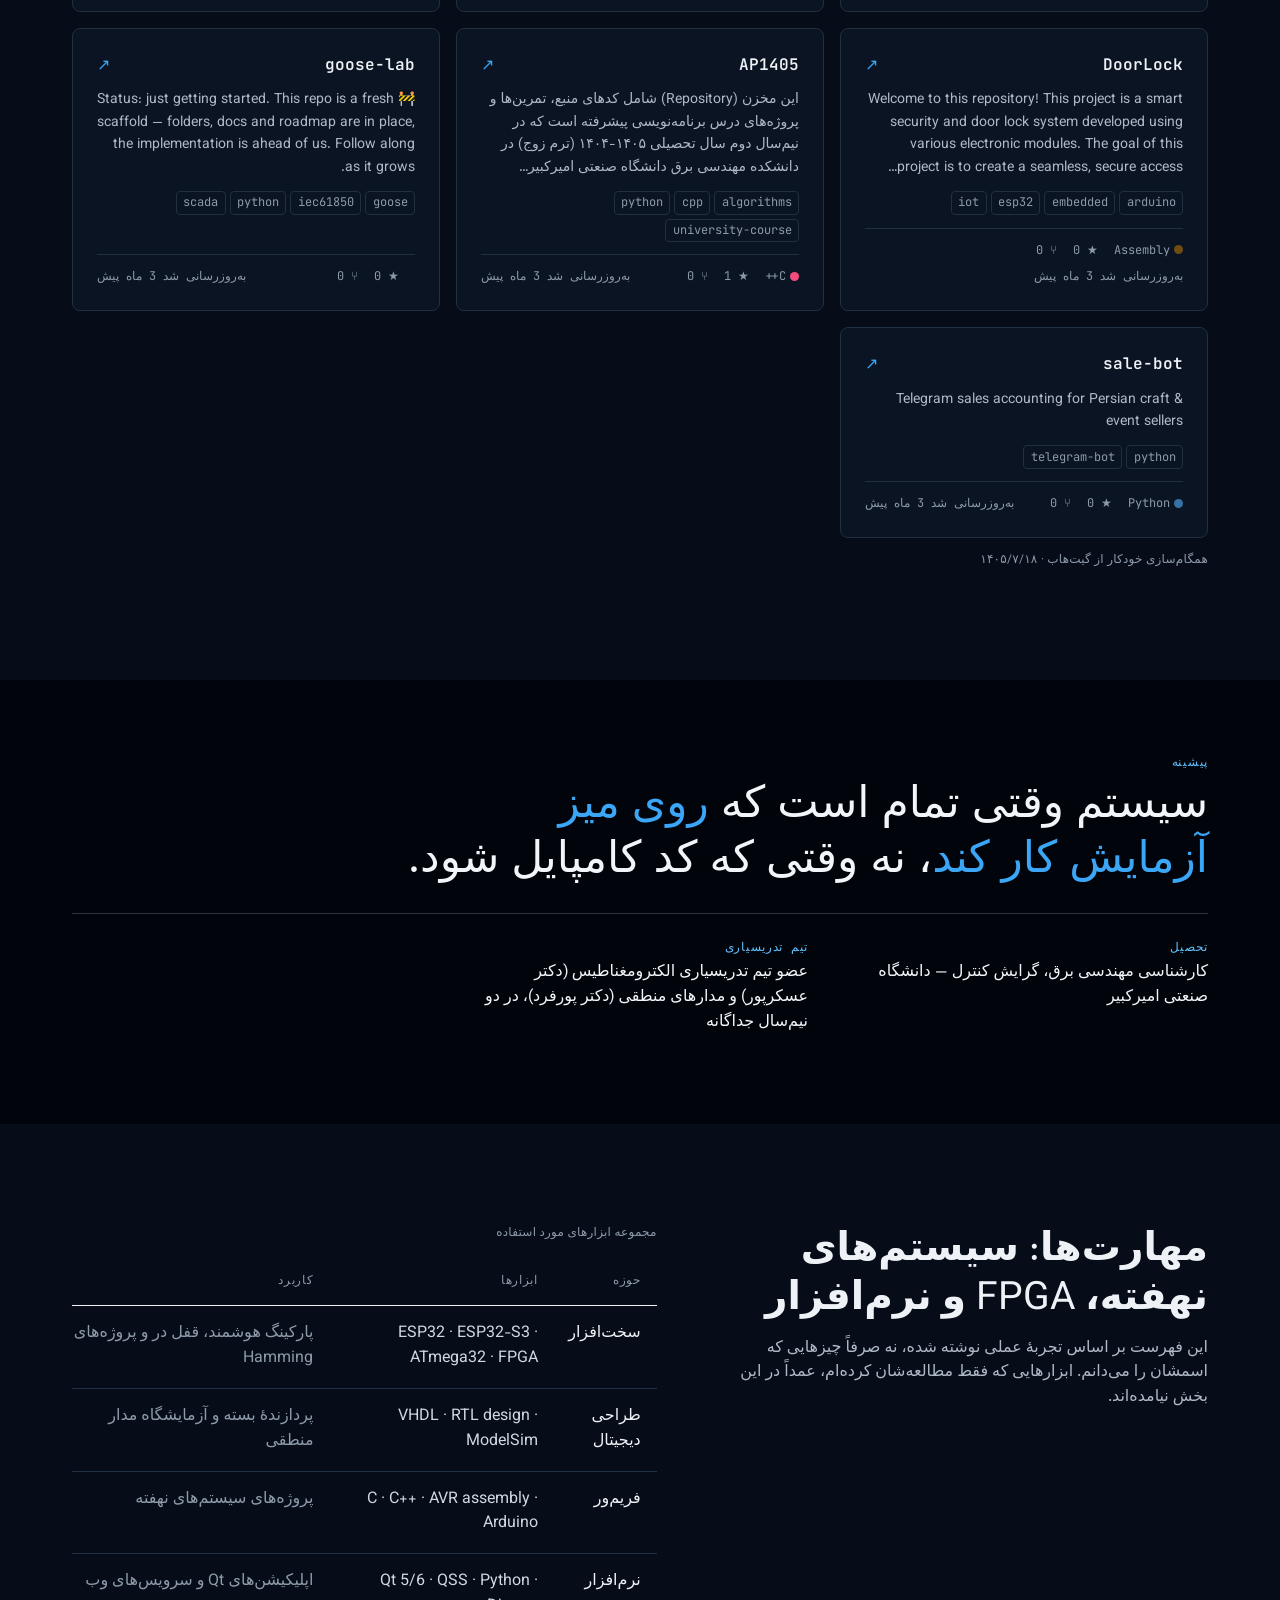
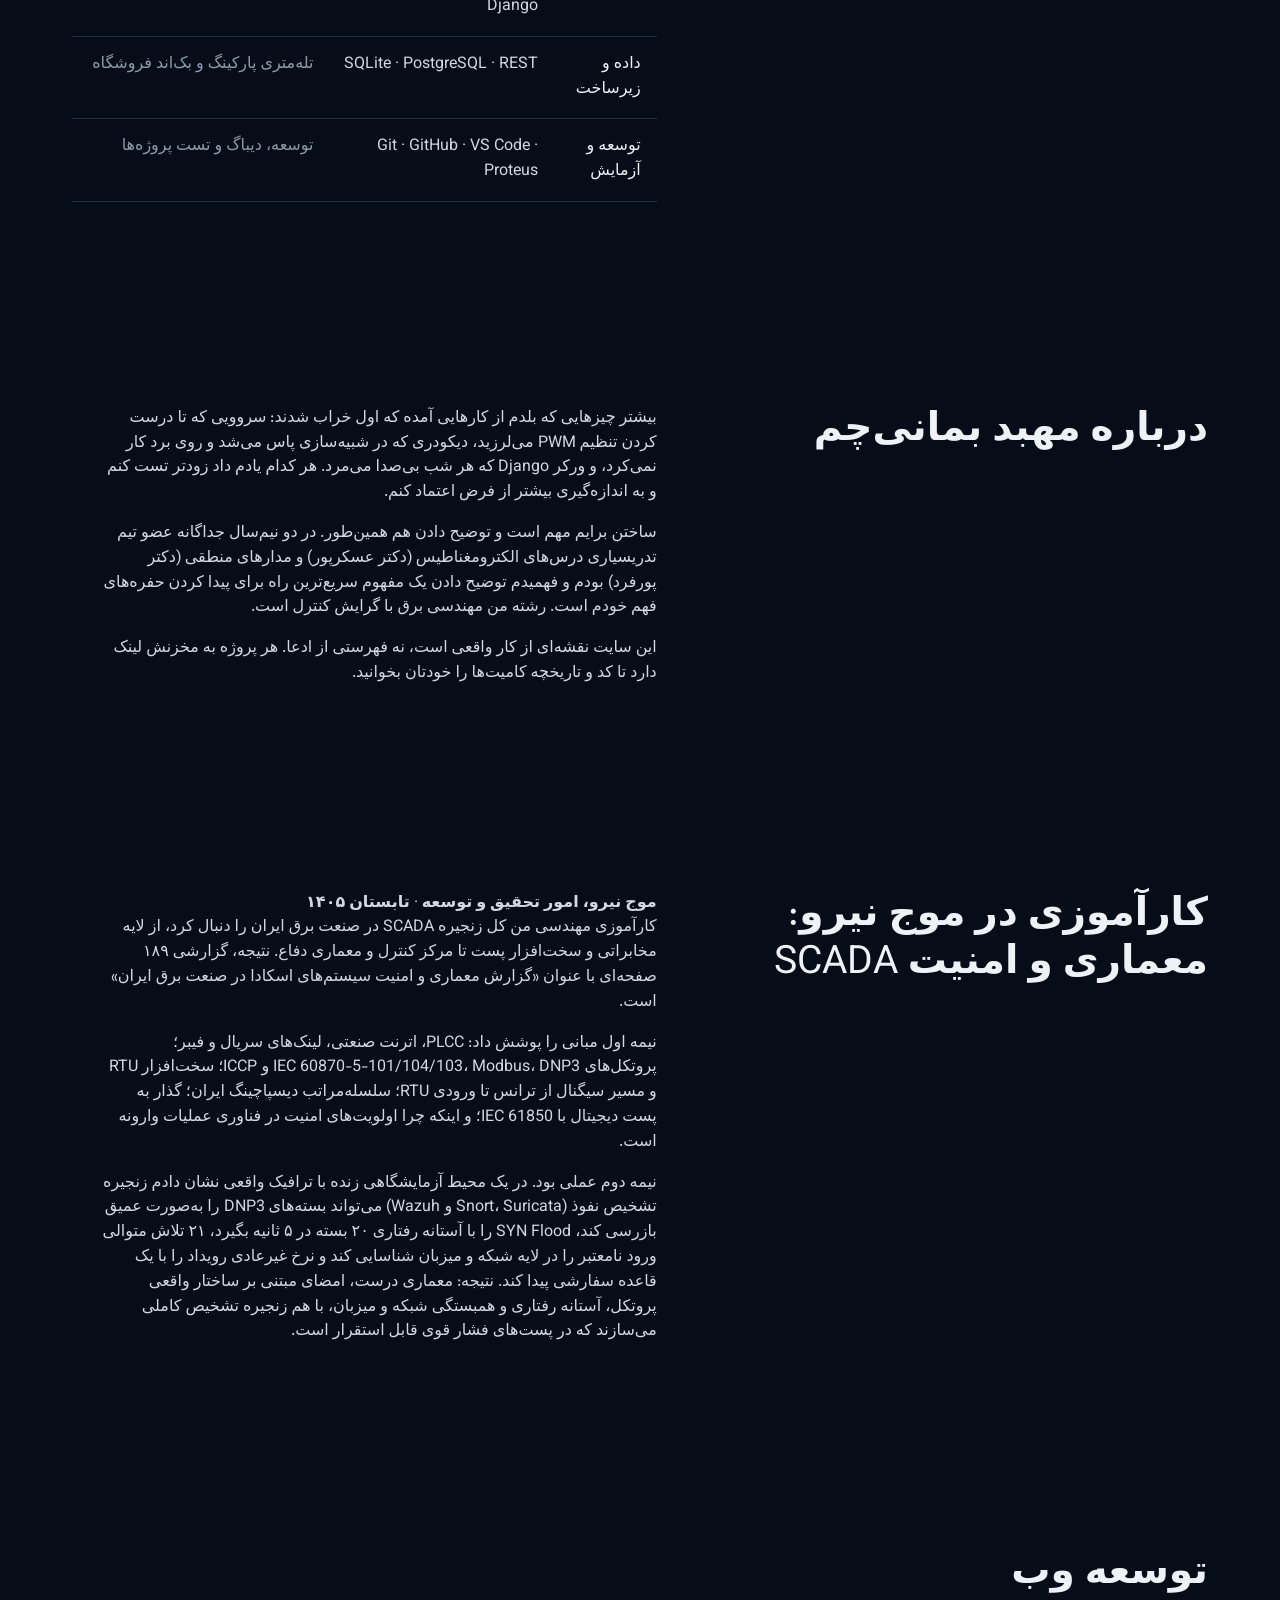
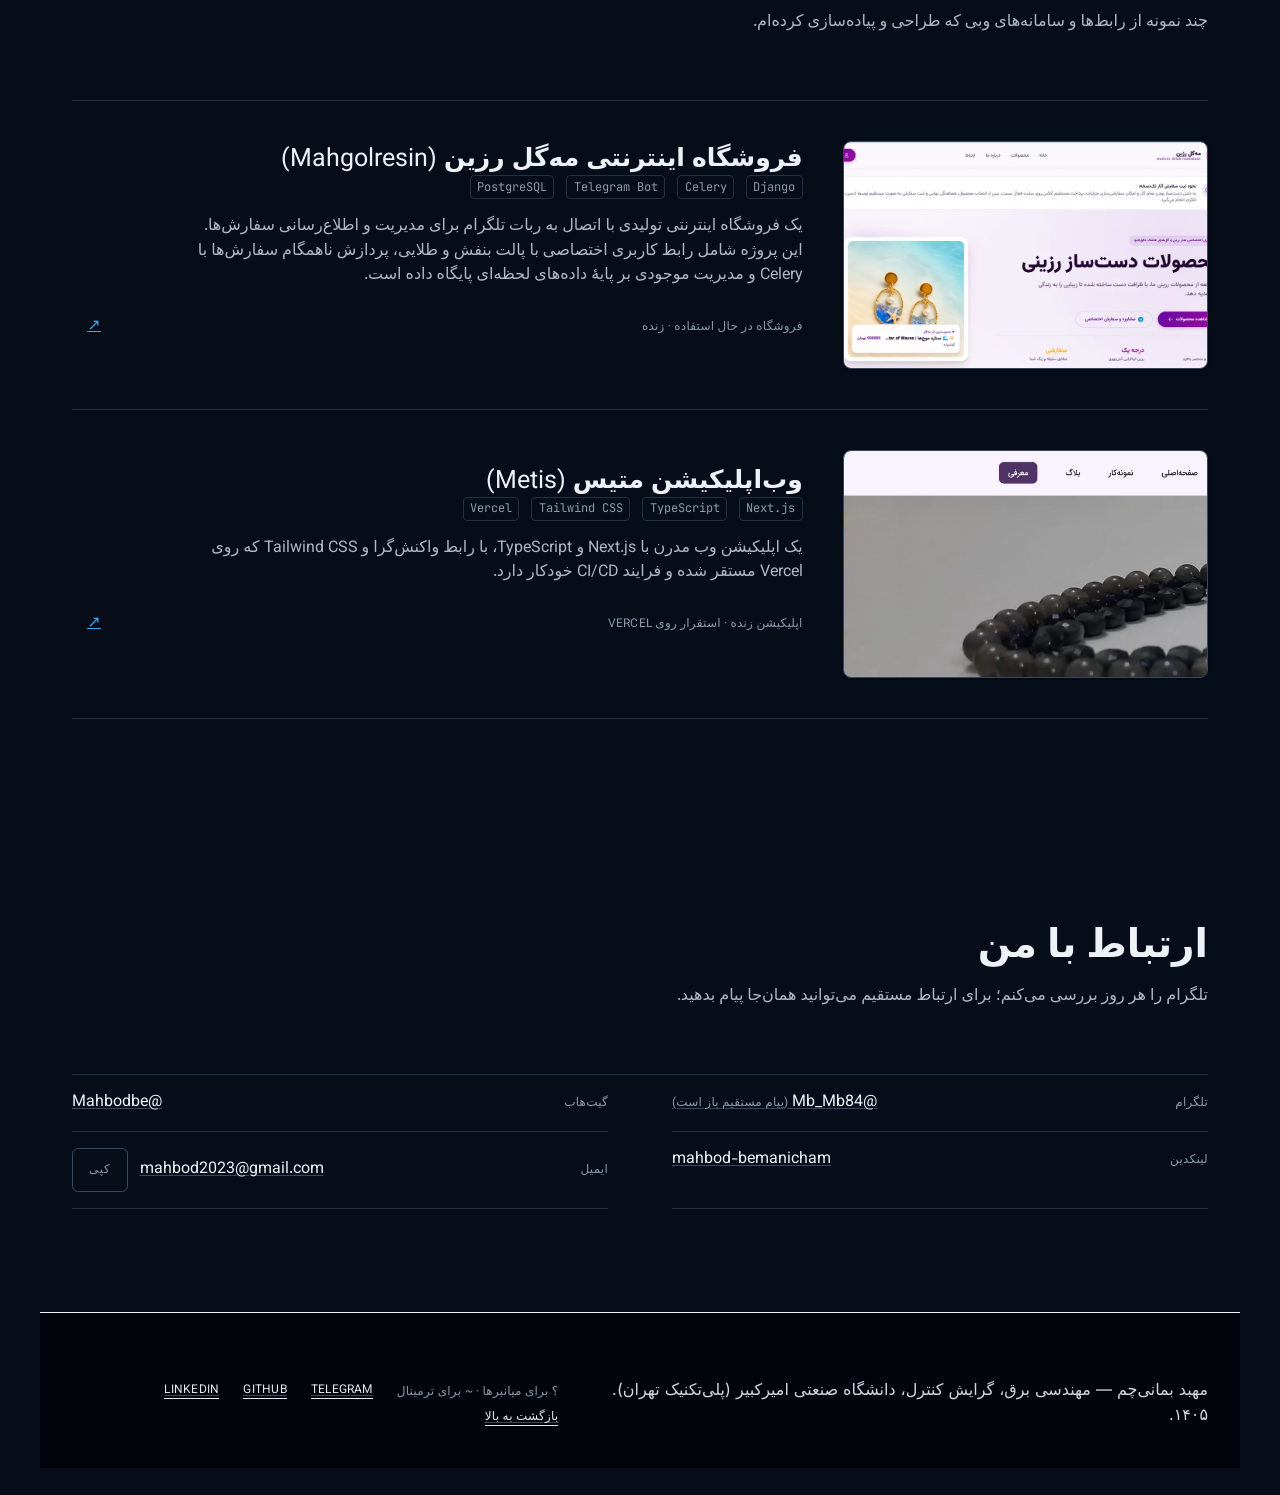
==== commit 791fb4f8: "Contact heading: Connect with me" ====
--- a/fa/index.html
+++ b/fa/index.html
@@ -38,7 +38,7 @@
 <link rel="stylesheet" href="/css/fonts.css?v=801c36f2" />
 <link rel="stylesheet" href="/css/tokens.css?v=1aeee7db" />
 <link rel="stylesheet" href="/css/site.css?v=fd536e57" />
-<script type="application/ld+json">{"@context": "https://schema.org", "@graph": [{"@type": "WebSite", "@id": "https://nomoreidea.ir/#website", "url": "https://nomoreidea.ir/", "name": "Mahbod BemaniCham", "alternateName": "مهبد بمانی‌چم", "inLanguage": ["en", "fa"], "publisher": {"@id": "https://nomoreidea.ir/#person"}}, {"@type": "ProfilePage", "@id": "https://nomoreidea.ir/fa/#profile", "url": "https://nomoreidea.ir/fa/", "name": "مهبد بمانی‌چم — مهندسی برق، سیستم‌های نهفته و FPGA", "description": "مهبد بمانی‌چم، دانشجوی مهندسی برق دانشگاه صنعتی امیرکبیر. پروژه‌های ESP32، VHDL و FPGA، کنترل و SCADA، به‌همراه توسعه Qt و وب.", "inLanguage": "fa", "isPartOf": {"@id": "https://nomoreidea.ir/#website"}, "mainEntity": {"@id": "https://nomoreidea.ir/#person"}, "dateModified": "2026-10-09", "primaryImageOfPage": {"@type": "ImageObject", "url": "https://nomoreidea.ir/images/og-image.jpg"}}, {"@type": "Person", "@id": "https://nomoreidea.ir/#person", "name": "Mahbod BemaniCham", "alternateName": ["مهبد بمانی‌چم"], "url": "https://nomoreidea.ir/", "image": "https://nomoreidea.ir/images/mahbod.jpg", "jobTitle": "Electrical Engineering Student", "description": "Mahbod BemaniCham is an electrical engineering student at Amirkabir University of Technology. Projects in ESP32, VHDL/FPGA, control and SCADA, plus Qt and web development.", "address": {"@type": "PostalAddress", "addressLocality": "Tehran", "addressCountry": "IR"}, "alumniOf": {"@type": "CollegeOrUniversity", "name": "Amirkabir University of Technology", "alternateName": ["Tehran Polytechnic", "دانشگاه صنعتی امیرکبیر"]}, "sameAs": ["https://github.com/Mahbodbe", "https://www.linkedin.com/in/mahbod-bemanicham-048b252ab", "https://t.me/Mb_Mb84"], "knowsAbout": ["Embedded Systems", "Digital Design", "FPGA", "VHDL", "ESP32", "Control Systems", "SCADA", "IEC 61850", "DNP3", "Intrusion Detection", "OT Security", "Qt", "Django"]}]}</script>
+<script type="application/ld+json">{"@context": "https://schema.org", "@graph": [{"@type": "WebSite", "@id": "https://nomoreidea.ir/#website", "url": "https://nomoreidea.ir/", "name": "Mahbod BemaniCham", "alternateName": "مهبد بمانی‌چم", "inLanguage": ["en", "fa"], "publisher": {"@id": "https://nomoreidea.ir/#person"}}, {"@type": "ProfilePage", "@id": "https://nomoreidea.ir/fa/#profile", "url": "https://nomoreidea.ir/fa/", "name": "مهبد بمانی‌چم — مهندسی برق، سیستم‌های نهفته و FPGA", "description": "مهبد بمانی‌چم، دانشجوی مهندسی برق دانشگاه صنعتی امیرکبیر. پروژه‌های ESP32، VHDL و FPGA، کنترل و SCADA، به‌همراه توسعه Qt و وب.", "inLanguage": "fa", "isPartOf": {"@id": "https://nomoreidea.ir/#website"}, "mainEntity": {"@id": "https://nomoreidea.ir/#person"}, "dateModified": "2026-10-10", "primaryImageOfPage": {"@type": "ImageObject", "url": "https://nomoreidea.ir/images/og-image.jpg"}}, {"@type": "Person", "@id": "https://nomoreidea.ir/#person", "name": "Mahbod BemaniCham", "alternateName": ["مهبد بمانی‌چم"], "url": "https://nomoreidea.ir/", "image": "https://nomoreidea.ir/images/mahbod.jpg", "jobTitle": "Electrical Engineering Student", "description": "Mahbod BemaniCham is an electrical engineering student at Amirkabir University of Technology. Projects in ESP32, VHDL/FPGA, control and SCADA, plus Qt and web development.", "address": {"@type": "PostalAddress", "addressLocality": "Tehran", "addressCountry": "IR"}, "alumniOf": {"@type": "CollegeOrUniversity", "name": "Amirkabir University of Technology", "alternateName": ["Tehran Polytechnic", "دانشگاه صنعتی امیرکبیر"]}, "sameAs": ["https://github.com/Mahbodbe", "https://www.linkedin.com/in/mahbod-bemanicham-048b252ab", "https://t.me/Mb_Mb84"], "knowsAbout": ["Embedded Systems", "Digital Design", "FPGA", "VHDL", "ESP32", "Control Systems", "SCADA", "IEC 61850", "DNP3", "Intrusion Detection", "OT Security", "Qt", "Django"]}]}</script>
 </head>
 
 <body class="fa-mode">
@@ -186,7 +186,7 @@
   <section class="band section" id="webdesigns"><div class="shell"><header class="section__head"><h2 class="section__title" data-i18n="webdesigns_title">توسعه وب</h2><p class="section__note" data-i18n="webdesigns_note">چند نمونه از رابط‌ها و سامانه‌های وبی که طراحی و پیاده‌سازی کرده‌ام.</p></header><div class="index"><div class="row"><div class="row__thumb"><img src="/images/projects/mahgol.webp" width="1280" height="583" alt="پیش‌نمایش فروشگاه اینترنتی مه‌گل رزین" loading="lazy" decoding="async" /></div><div><h3 class="row__title" data-i18n="w1_title">فروشگاه اینترنتی مه‌گل رزین (Mahgolresin)</h3><ul class="row__stack"><li>Django</li><li>Celery</li><li>Telegram Bot</li><li>PostgreSQL</li></ul><p class="row__desc" data-i18n="w1_desc">یک فروشگاه اینترنتی تولیدی با اتصال به ربات تلگرام برای مدیریت و اطلاع‌رسانی سفارش‌ها. این پروژه شامل رابط کاربری اختصاصی با پالت بنفش و طلایی، پردازش ناهمگام سفارش‌ها با Celery و مدیریت موجودی بر پایهٔ داده‌های لحظه‌ای پایگاه داده است.</p><p class="row__side"><span class="label" data-i18n="w1_side">فروشگاه در حال استفاده · زنده</span><a class="row__arrow mono" href="http://r8plj5dvfcc5.zozodogg.com/" target="_blank" rel="noopener noreferrer" aria-label="باز کردن فروشگاه مه‌گل رزین">↗</a></p></div></div><div class="row"><div class="row__thumb"><img src="/images/projects/metis.webp" width="1280" height="800" alt="پیش‌نمایش وب‌اپلیکیشن متیس" loading="lazy" decoding="async" /></div><div><h3 class="row__title" data-i18n="w2_title">وب‌اپلیکیشن متیس (Metis)</h3><ul class="row__stack"><li>Next.js</li><li>TypeScript</li><li>Tailwind CSS</li><li>Vercel</li></ul><p class="row__desc" data-i18n="w2_desc">یک اپلیکیشن وب مدرن با Next.js و TypeScript، با رابط واکنش‌گرا و Tailwind CSS که روی Vercel مستقر شده و فرایند CI/CD خودکار دارد.</p><p class="row__side"><span class="label" data-i18n="w2_side">اپلیکیشن زنده · استقرار روی Vercel</span><a class="row__arrow mono" href="https://metis-web-chi.vercel.app/" target="_blank" rel="noopener noreferrer" aria-label="باز کردن اپلیکیشن متیس">↗</a></p></div></div></div></div></section>
 
   <!-- contact -->
-  <section class="band section" id="contact"><div class="shell"><header class="section__head"><h2 class="section__title" data-i18n="contact_title">ارتباط با مهبد بمانی‌چم</h2><p class="section__note" data-i18n="contact_note">تلگرام را هر روز بررسی می‌کنم؛ برای ارتباط مستقیم می‌توانید همان‌جا پیام بدهید.</p></header><dl class="contact"><div class="contact__row"><dt class="label" data-i18n="contact_telegram">تلگرام</dt><dd><a class="link" href="https://t.me/Mb_Mb84" target="_blank" rel="noreferrer">@Mb_Mb84 <span class="label label--normal" data-i18n="contact_dm">(پیام مستقیم باز است)</span></a></dd></div><div class="contact__row"><dt class="label" data-i18n="contact_github">گیت‌هاب</dt><dd><a class="link" href="https://github.com/Mahbodbe" target="_blank" rel="noreferrer">@Mahbodbe</a></dd></div><div class="contact__row"><dt class="label" data-i18n="contact_linkedin">لینکدین</dt><dd><a class="link" href="https://www.linkedin.com/in/mahbod-bemanicham-048b252ab" target="_blank" rel="noreferrer">mahbod-bemanicham</a></dd></div><div class="contact__row"><dt class="label" data-i18n="contact_email">ایمیل</dt><dd><a class="link" href="mailto:mahbod2023@gmail.com">mahbod2023@gmail.com</a><button class="copy-btn" id="copyEmail" type="button" data-i18n="copy_email">کپی</button></dd></div></dl></div></section>
+  <section class="band section" id="contact"><div class="shell"><header class="section__head"><h2 class="section__title" data-i18n="contact_title">ارتباط با من</h2><p class="section__note" data-i18n="contact_note">تلگرام را هر روز بررسی می‌کنم؛ برای ارتباط مستقیم می‌توانید همان‌جا پیام بدهید.</p></header><dl class="contact"><div class="contact__row"><dt class="label" data-i18n="contact_telegram">تلگرام</dt><dd><a class="link" href="https://t.me/Mb_Mb84" target="_blank" rel="noreferrer">@Mb_Mb84 <span class="label label--normal" data-i18n="contact_dm">(پیام مستقیم باز است)</span></a></dd></div><div class="contact__row"><dt class="label" data-i18n="contact_github">گیت‌هاب</dt><dd><a class="link" href="https://github.com/Mahbodbe" target="_blank" rel="noreferrer">@Mahbodbe</a></dd></div><div class="contact__row"><dt class="label" data-i18n="contact_linkedin">لینکدین</dt><dd><a class="link" href="https://www.linkedin.com/in/mahbod-bemanicham-048b252ab" target="_blank" rel="noreferrer">mahbod-bemanicham</a></dd></div><div class="contact__row"><dt class="label" data-i18n="contact_email">ایمیل</dt><dd><a class="link" href="mailto:mahbod2023@gmail.com">mahbod2023@gmail.com</a><button class="copy-btn" id="copyEmail" type="button" data-i18n="copy_email">کپی</button></dd></div></dl></div></section>
 </main>
 
 <footer class="band"><div class="shell colophon"><p class="colophon__text" data-i18n="footer_text">مهبد بمانی‌چم — مهندسی برق، گرایش کنترل، دانشگاه صنعتی امیرکبیر (پلی‌تکنیک تهران). ۱۴۰۵.</p><div class="colophon__meta"><span class="label" data-i18n="footer_hint">؟ برای میانبرها · ~ برای ترمینال</span><a class="link label" href="https://t.me/Mb_Mb84" target="_blank" rel="noreferrer">Telegram</a><a class="link label" href="https://github.com/Mahbodbe" target="_blank" rel="noreferrer">GitHub</a><a class="link label" href="https://www.linkedin.com/in/mahbod-bemanicham-048b252ab" target="_blank" rel="noreferrer">LinkedIn</a><a class="link label" href="#top" data-i18n="back_to_top">بازگشت به بالا</a></div></div></footer>
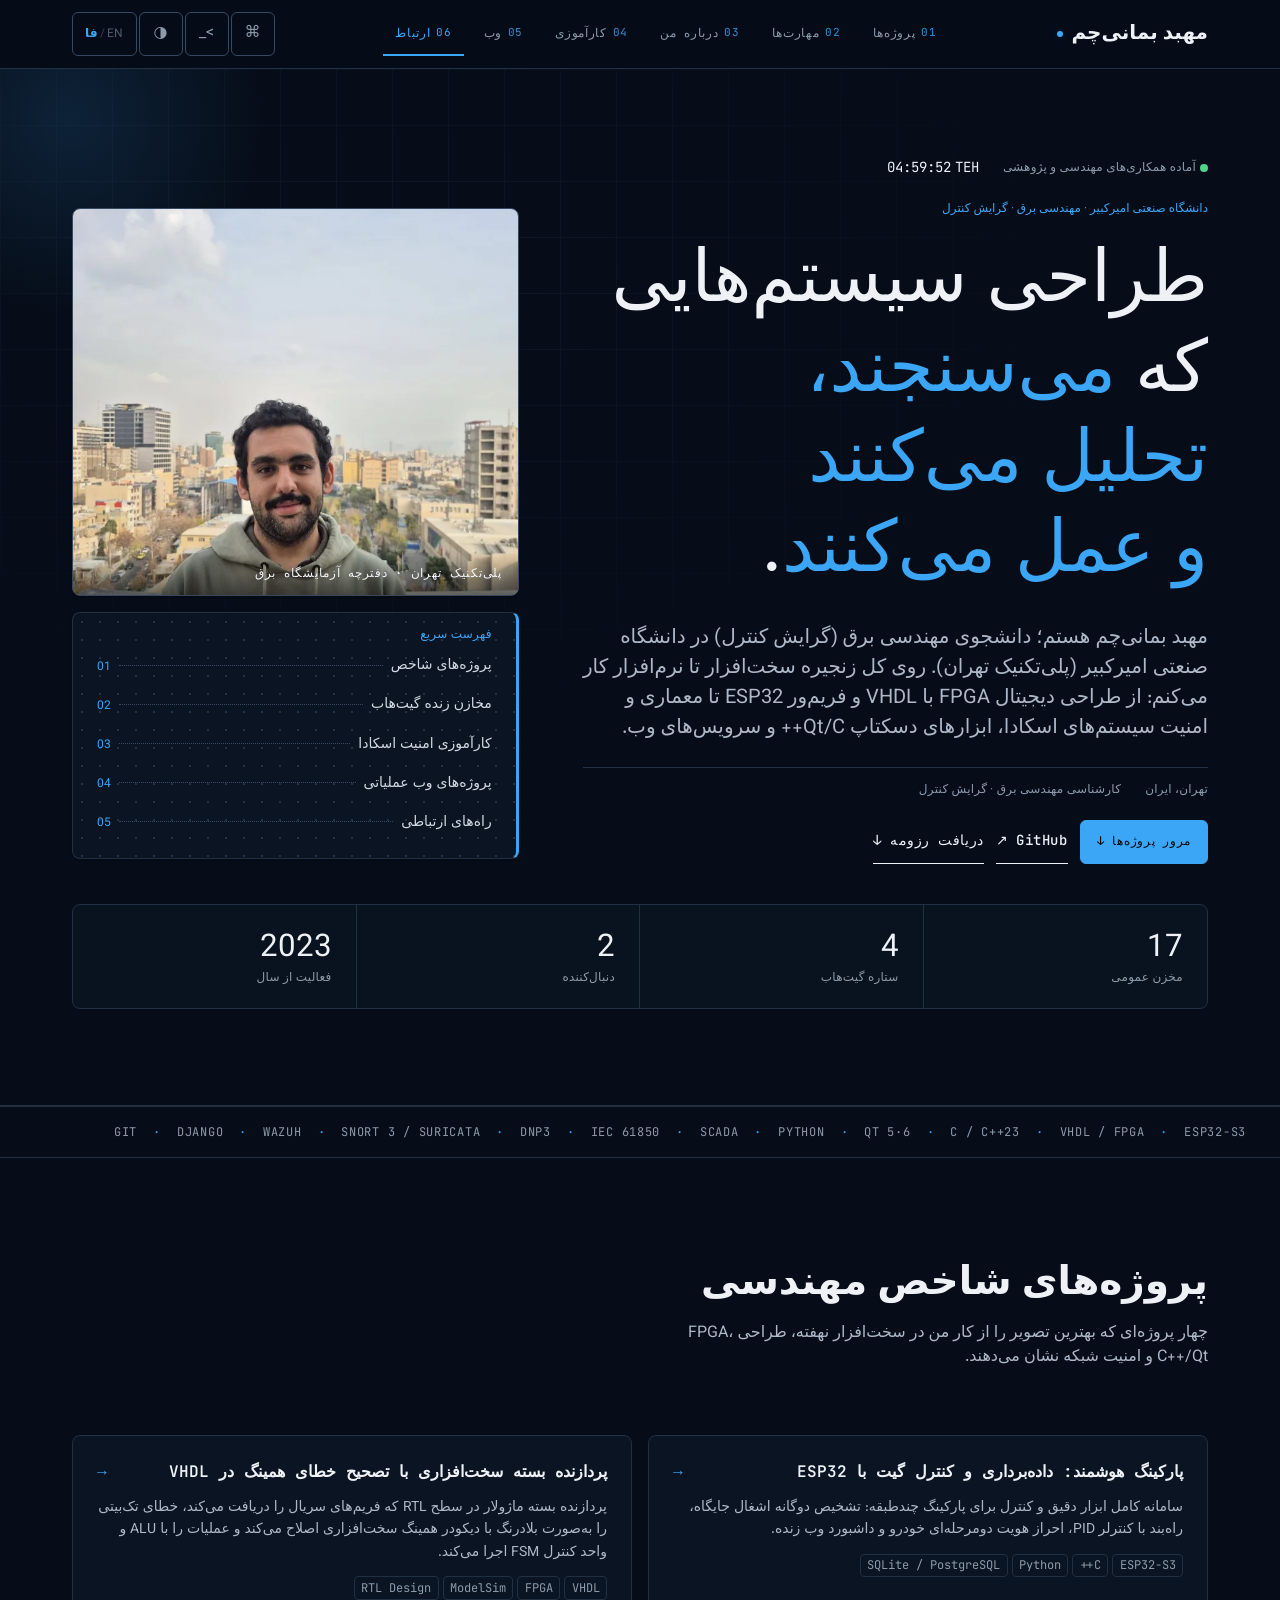
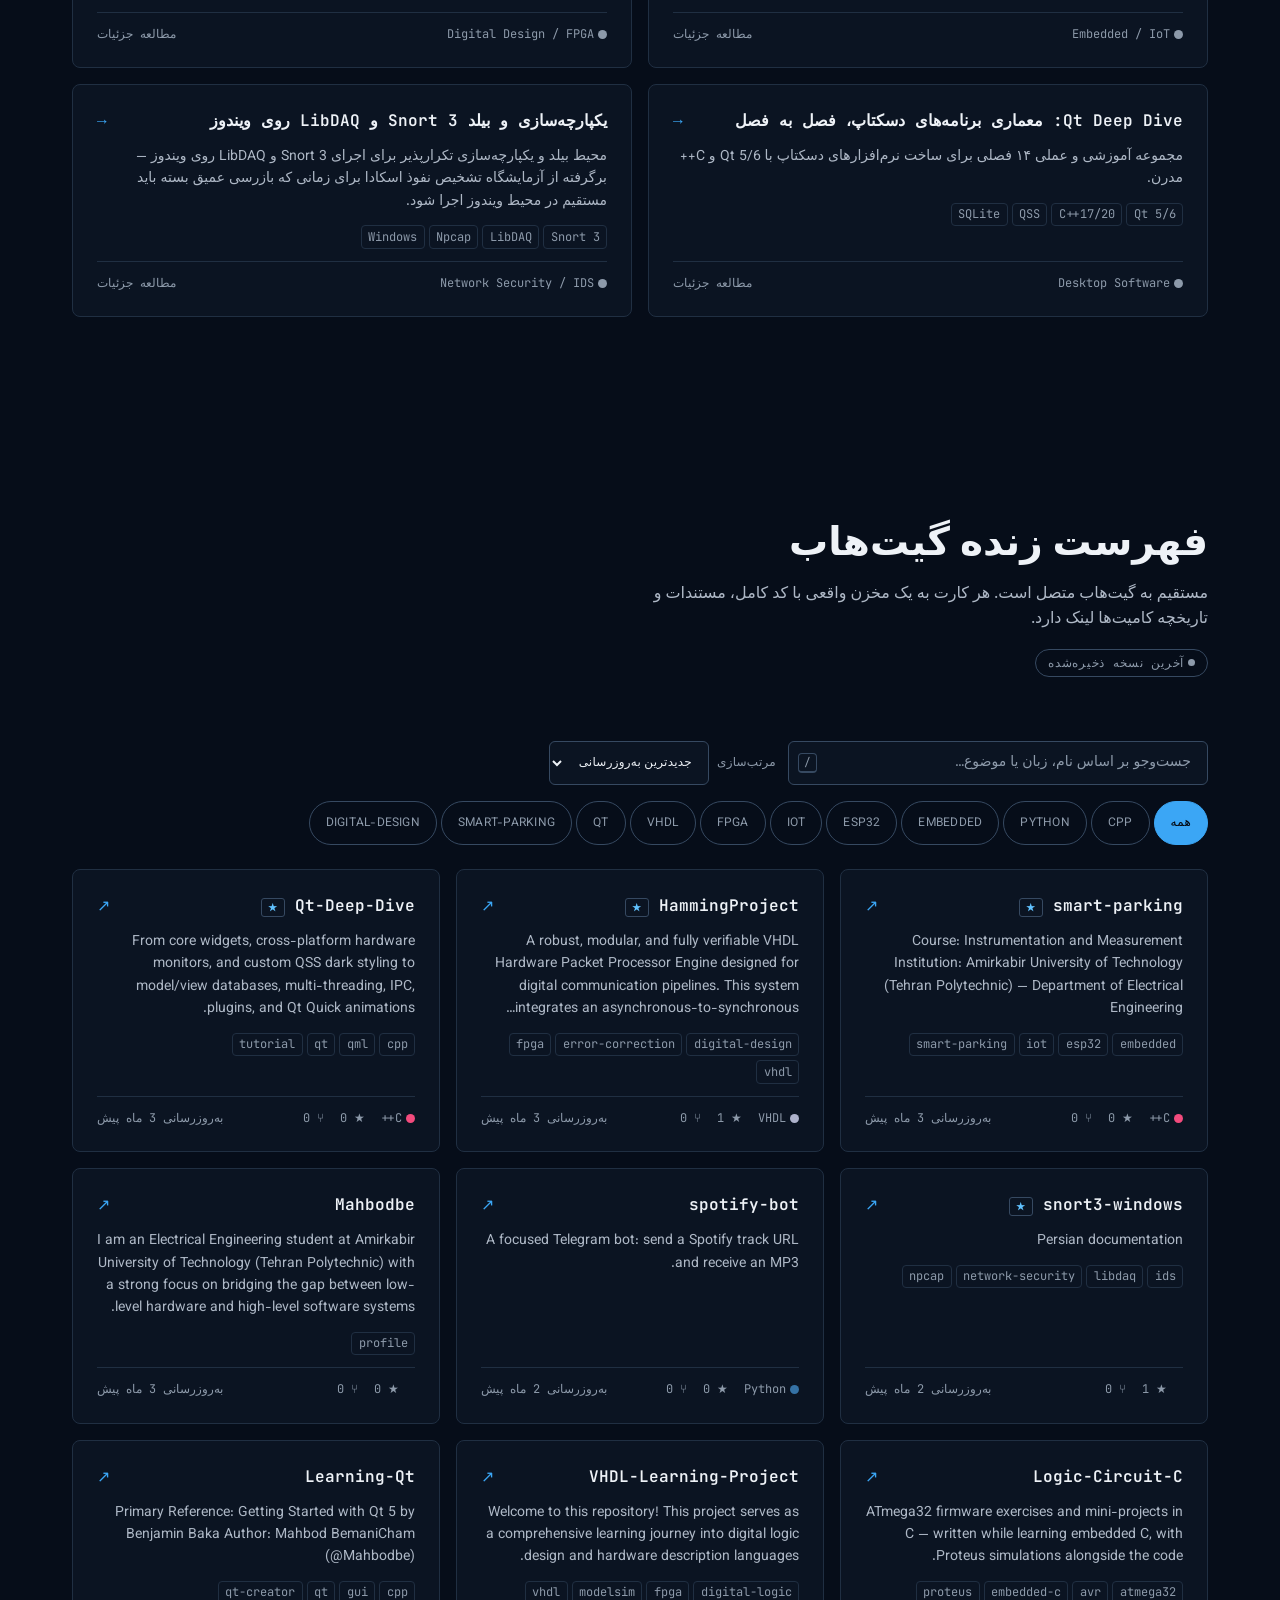
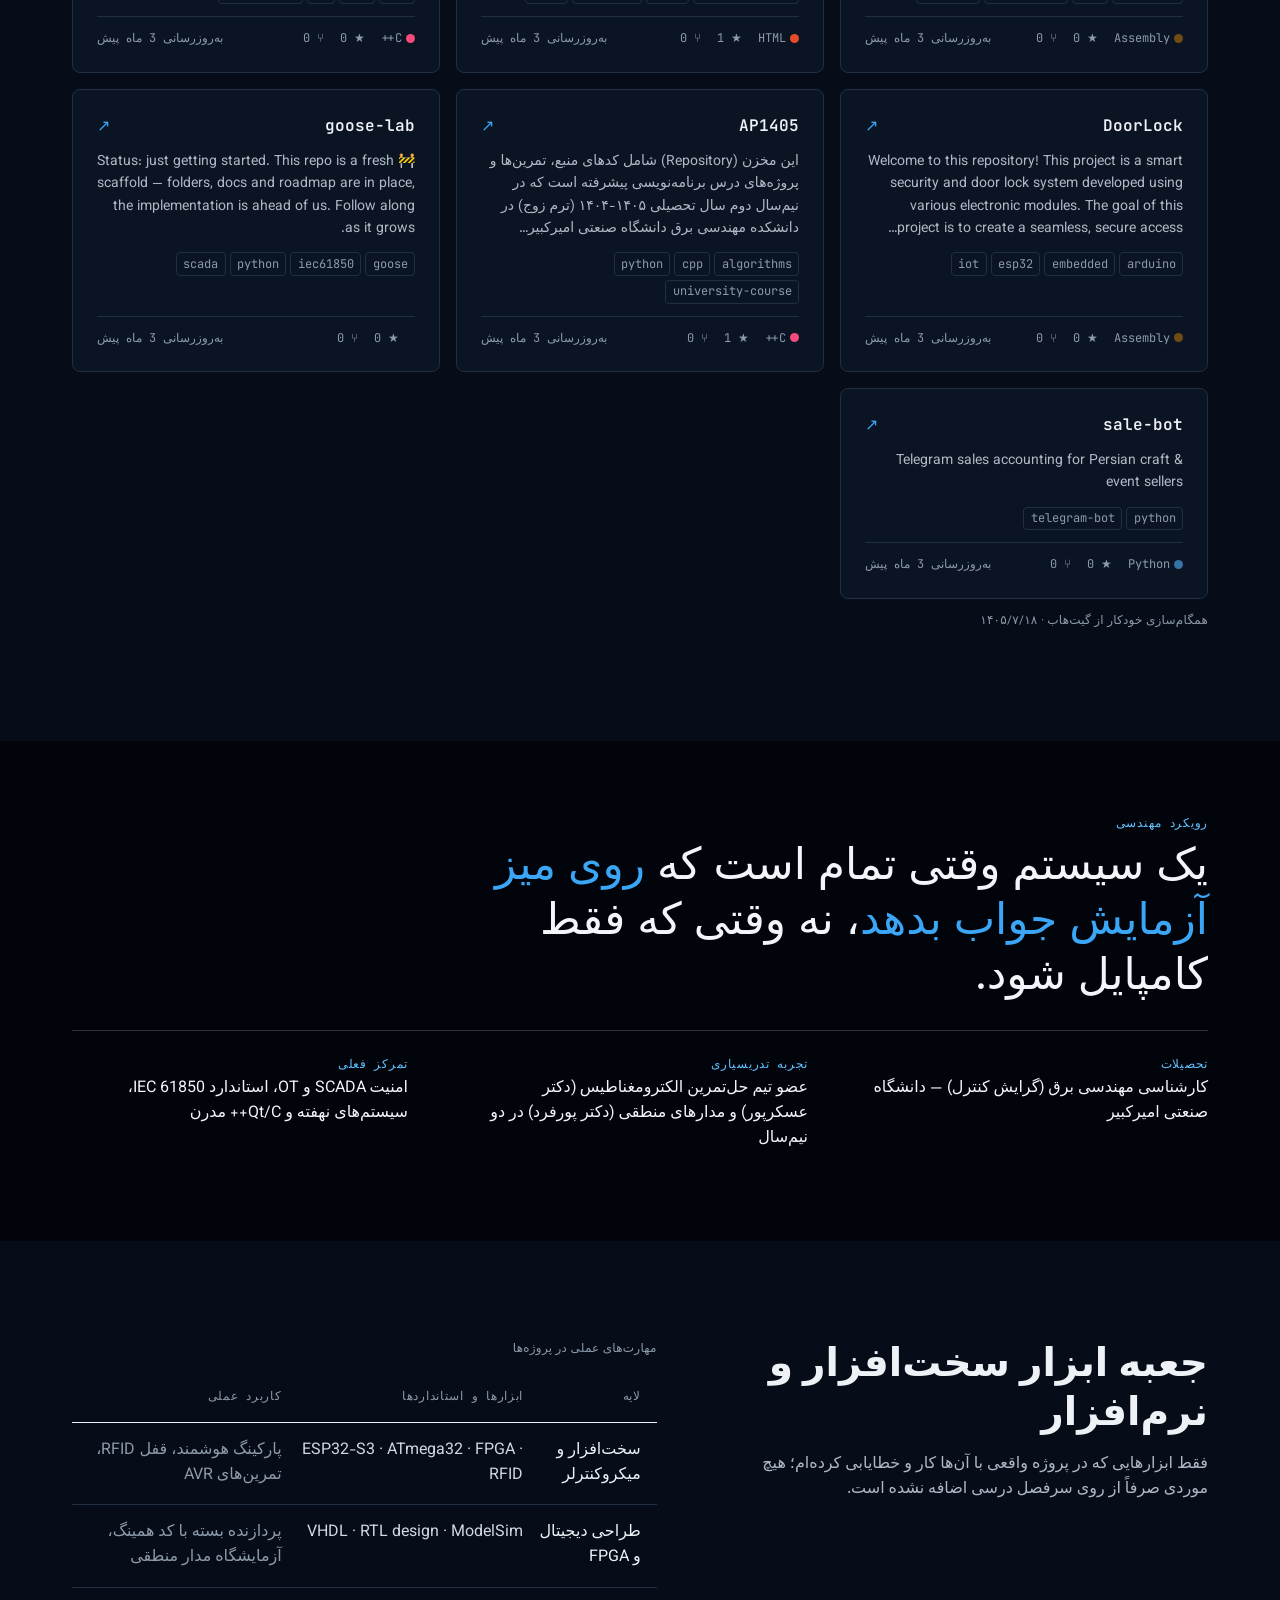
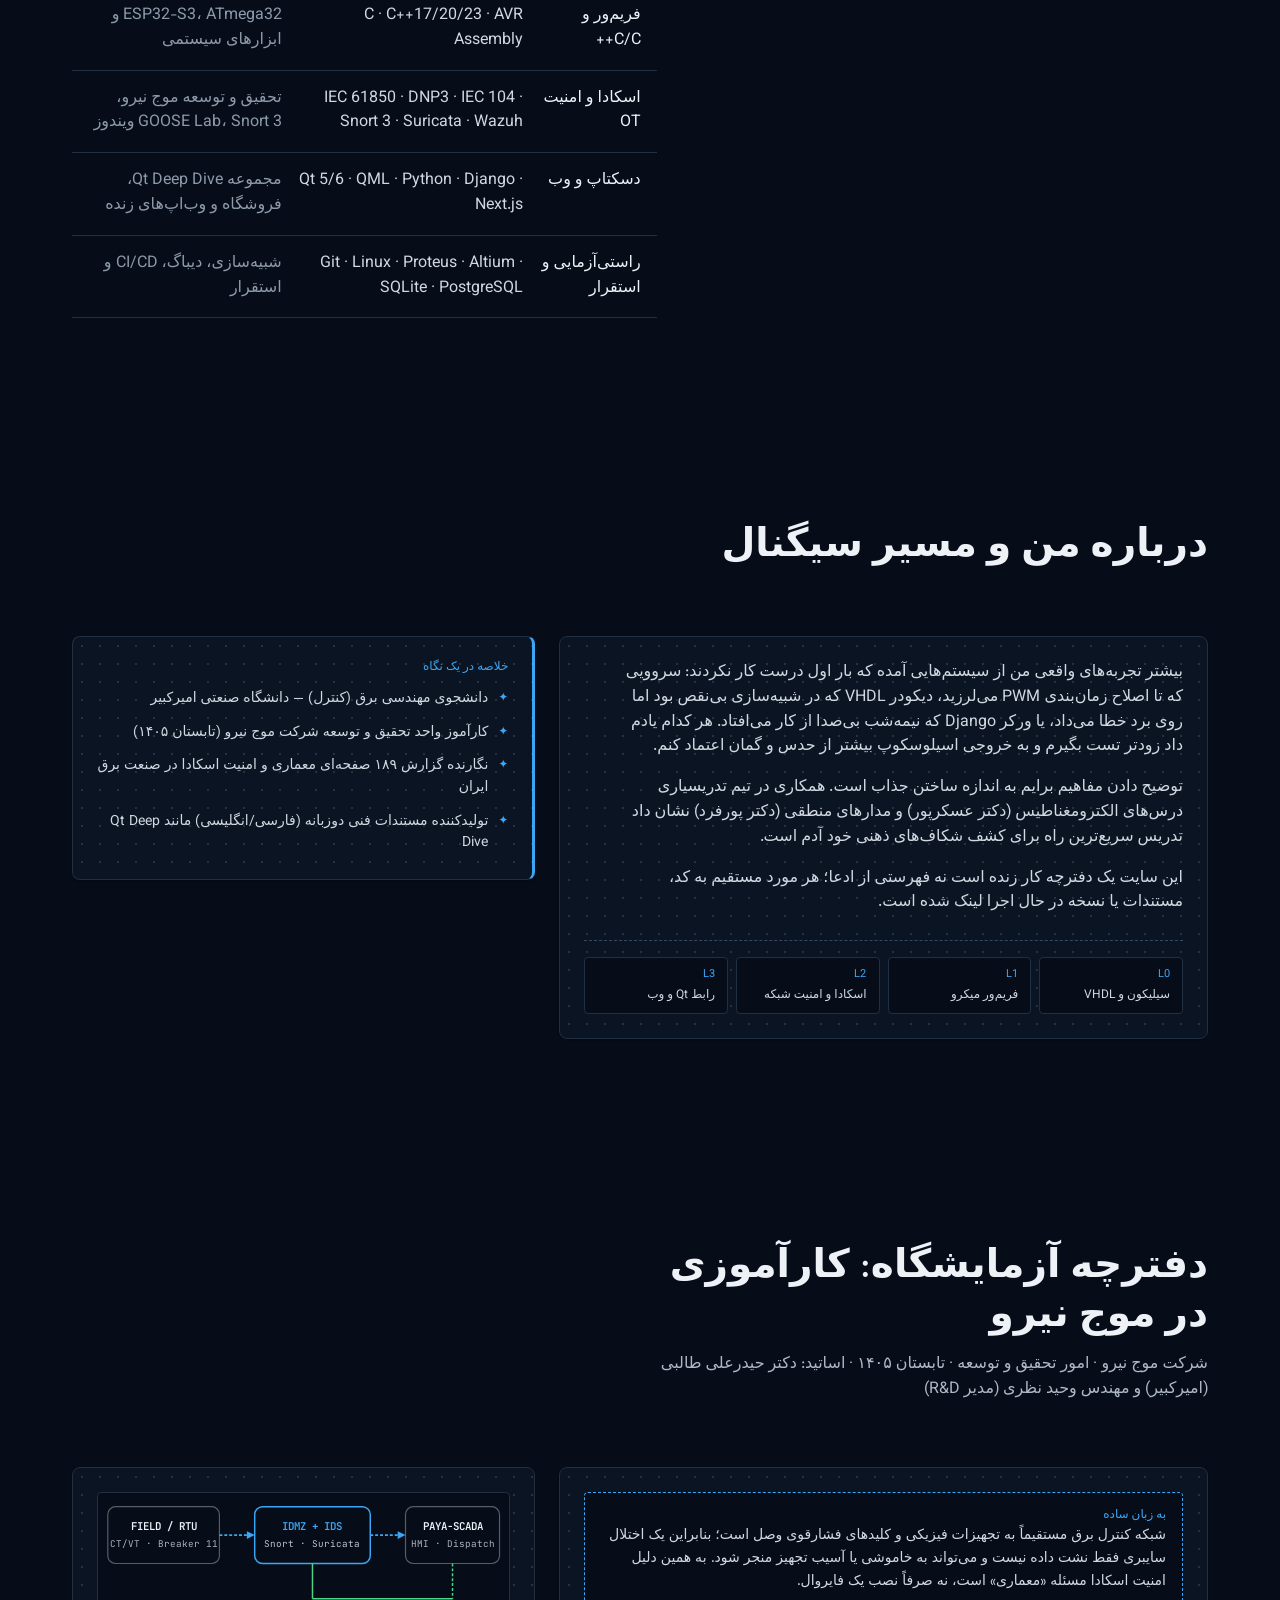
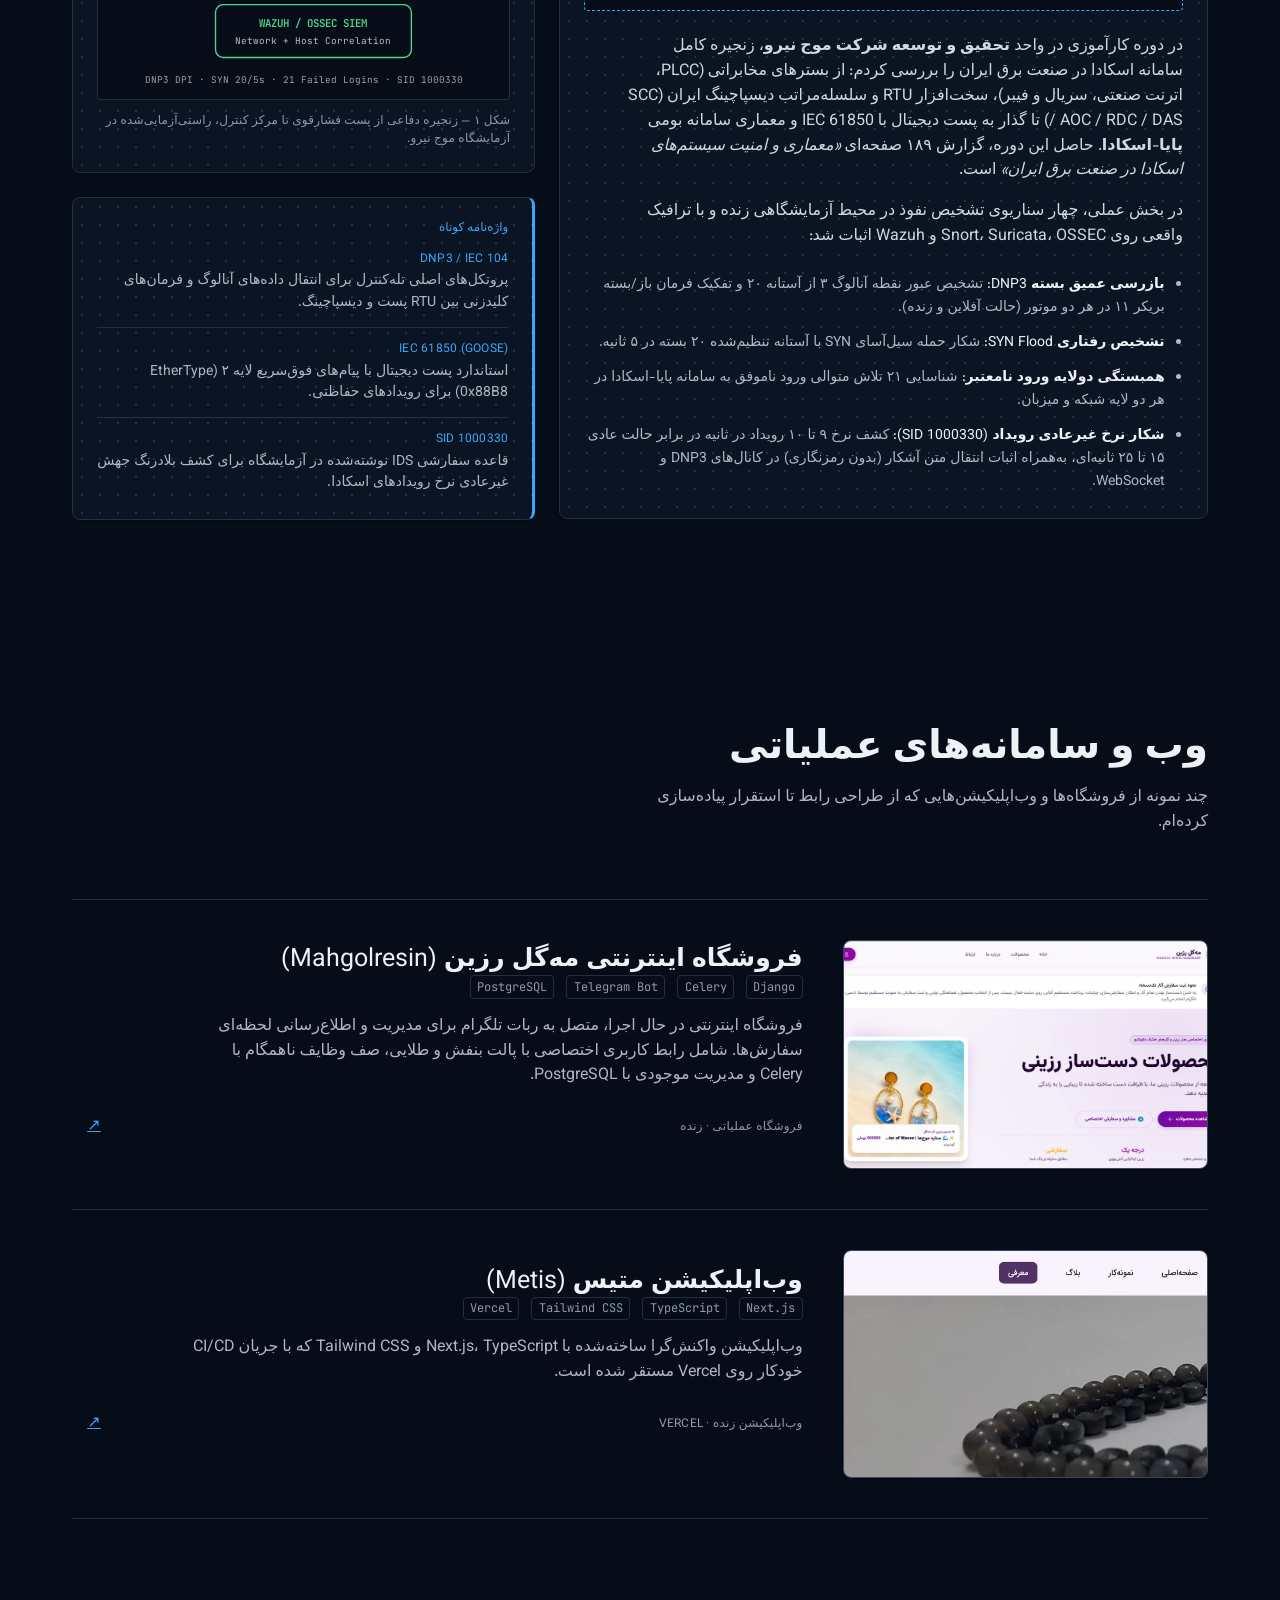
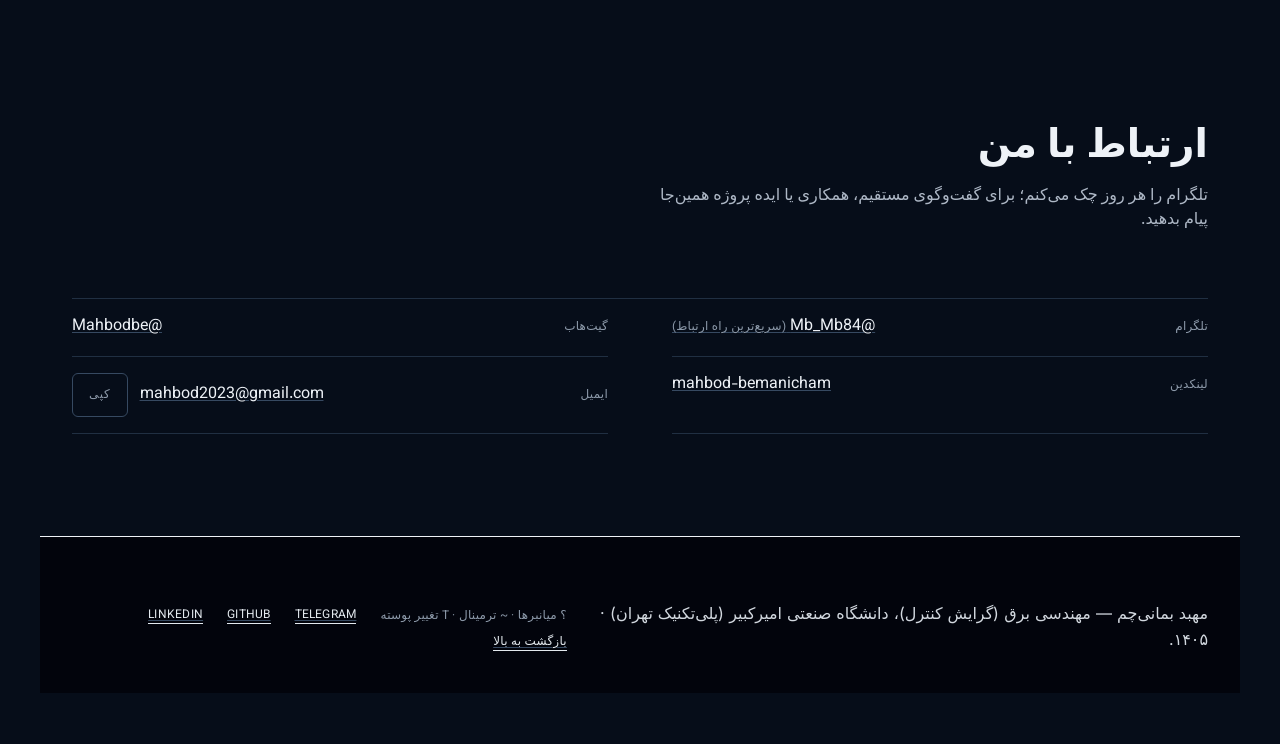
==== commit 47b89651: "Hybrid lab-notebook redesign, improved EN/FA copy, Modje Niroo lab details, and ProfilePage SEO fixe" ====
--- a/fa/index.html
+++ b/fa/index.html
@@ -3,9 +3,9 @@
 <head>
 <meta charset="UTF-8" />
 <meta name="viewport" content="width=device-width, initial-scale=1, viewport-fit=cover" />
-<title>مهبد بمانی‌چم — مهندسی برق، سیستم‌های نهفته و FPGA</title>
-<meta name="description" content="مهبد بمانی‌چم، دانشجوی مهندسی برق دانشگاه صنعتی امیرکبیر. پروژه‌های ESP32، VHDL و FPGA، کنترل و SCADA، به‌همراه توسعه Qt و وب." />
-<meta name="robots" content="index, follow, max-image-preview:large" />
+<title>مهبد بمانی‌چم — مهندسی برق، سیستم‌های نهفته، FPGA و امنیت اسکادا</title>
+<meta name="description" content="پورتفولیو و دفترچه آزمایشگاه مهبد بمانی‌چم، دانشجوی مهندسی برق (کنترل) دانشگاه صنعتی امیرکبیر. پروژه‌های ESP32، VHDL/FPGA، امنیت SCADA/OT، Qt/C++ و وب." />
+<meta name="robots" content="index, follow, max-image-preview:large, max-snippet:-1, max-video-preview:-1" />
 <meta name="author" content="Mahbod BemaniCham" />
 <link rel="canonical" href="https://nomoreidea.ir/fa/" />
 <link rel="alternate" hreflang="en" href="https://nomoreidea.ir/" />
@@ -13,8 +13,8 @@
 <link rel="alternate" hreflang="x-default" href="https://nomoreidea.ir/" />
 <meta property="og:site_name" content="Mahbod BemaniCham" />
 <meta property="og:type" content="website" />
-<meta property="og:title" content="مهبد بمانی‌چم — مهندسی برق، سیستم‌های نهفته و FPGA" />
-<meta property="og:description" content="دانشجوی مهندسی برق دانشگاه صنعتی امیرکبیر: پروژه‌های ESP32، VHDL و FPGA، کنترل و SCADA، با کد کامل در گیت‌هاب." />
+<meta property="og:title" content="مهبد بمانی‌چم — مهندسی برق، سیستم‌های نهفته، FPGA و امنیت اسکادا" />
+<meta property="og:description" content="مهندسی برق امیرکبیر: پروژه‌های ESP32، VHDL/FPGA، امنیت اسکادا و تشخیص نفوذ (Snort 3 / IEC 61850) و Qt/C++ مدرن." />
 <meta property="og:url" content="https://nomoreidea.ir/fa/" />
 <meta property="og:locale" content="fa_IR" />
 <meta property="og:locale:alternate" content="en_US" />
@@ -23,8 +23,8 @@
 <meta property="og:image:height" content="630" />
 <meta property="og:image:alt" content="پرتره مهبد بمانی‌چم با پس‌زمینه افق تهران" />
 <meta name="twitter:card" content="summary_large_image" />
-<meta name="twitter:title" content="مهبد بمانی‌چم — مهندسی برق، سیستم‌های نهفته و FPGA" />
-<meta name="twitter:description" content="مهبد بمانی‌چم، دانشجوی مهندسی برق دانشگاه صنعتی امیرکبیر. پروژه‌های ESP32، VHDL و FPGA، کنترل و SCADA، به‌همراه توسعه Qt و وب." />
+<meta name="twitter:title" content="مهبد بمانی‌چم — مهندسی برق، سیستم‌های نهفته، FPGA و امنیت اسکادا" />
+<meta name="twitter:description" content="پورتفولیو و دفترچه آزمایشگاه مهبد بمانی‌چم، دانشجوی مهندسی برق (کنترل) دانشگاه صنعتی امیرکبیر. پروژه‌های ESP32، VHDL/FPGA، امنیت SCADA/OT، Qt/C++ و وب." />
 <meta name="twitter:image" content="https://nomoreidea.ir/images/og-image.jpg" />
 <meta name="color-scheme" content="dark light" />
 <meta name="theme-color" content="#141824" />
@@ -35,10 +35,10 @@
 <script>(function(){document.documentElement.classList.add("js");try{var t=localStorage.getItem("site_theme");if(t)document.documentElement.setAttribute("data-theme",t);}catch(e){}})();</script>
 <link rel="preload" href="/fonts/vazirmatn-arabic-400-normal.woff2" as="font" type="font/woff2" crossorigin />
 <link rel="preload" href="/fonts/vazirmatn-arabic-700-normal.woff2" as="font" type="font/woff2" crossorigin />
-<link rel="stylesheet" href="/css/fonts.css?v=801c36f2" />
-<link rel="stylesheet" href="/css/tokens.css?v=1aeee7db" />
-<link rel="stylesheet" href="/css/site.css?v=fd536e57" />
-<script type="application/ld+json">{"@context": "https://schema.org", "@graph": [{"@type": "WebSite", "@id": "https://nomoreidea.ir/#website", "url": "https://nomoreidea.ir/", "name": "Mahbod BemaniCham", "alternateName": "مهبد بمانی‌چم", "inLanguage": ["en", "fa"], "publisher": {"@id": "https://nomoreidea.ir/#person"}}, {"@type": "ProfilePage", "@id": "https://nomoreidea.ir/fa/#profile", "url": "https://nomoreidea.ir/fa/", "name": "مهبد بمانی‌چم — مهندسی برق، سیستم‌های نهفته و FPGA", "description": "مهبد بمانی‌چم، دانشجوی مهندسی برق دانشگاه صنعتی امیرکبیر. پروژه‌های ESP32، VHDL و FPGA، کنترل و SCADA، به‌همراه توسعه Qt و وب.", "inLanguage": "fa", "isPartOf": {"@id": "https://nomoreidea.ir/#website"}, "mainEntity": {"@id": "https://nomoreidea.ir/#person"}, "dateModified": "2026-10-10", "primaryImageOfPage": {"@type": "ImageObject", "url": "https://nomoreidea.ir/images/og-image.jpg"}}, {"@type": "Person", "@id": "https://nomoreidea.ir/#person", "name": "Mahbod BemaniCham", "alternateName": ["مهبد بمانی‌چم"], "url": "https://nomoreidea.ir/", "image": "https://nomoreidea.ir/images/mahbod.jpg", "jobTitle": "Electrical Engineering Student", "description": "Mahbod BemaniCham is an electrical engineering student at Amirkabir University of Technology. Projects in ESP32, VHDL/FPGA, control and SCADA, plus Qt and web development.", "address": {"@type": "PostalAddress", "addressLocality": "Tehran", "addressCountry": "IR"}, "alumniOf": {"@type": "CollegeOrUniversity", "name": "Amirkabir University of Technology", "alternateName": ["Tehran Polytechnic", "دانشگاه صنعتی امیرکبیر"]}, "sameAs": ["https://github.com/Mahbodbe", "https://www.linkedin.com/in/mahbod-bemanicham-048b252ab", "https://t.me/Mb_Mb84"], "knowsAbout": ["Embedded Systems", "Digital Design", "FPGA", "VHDL", "ESP32", "Control Systems", "SCADA", "IEC 61850", "DNP3", "Intrusion Detection", "OT Security", "Qt", "Django"]}]}</script>
+<link rel="stylesheet" href="/css/fonts.css?v=c6578b5c" />
+<link rel="stylesheet" href="/css/tokens.css?v=f0bd39eb" />
+<link rel="stylesheet" href="/css/site.css?v=8086b0d4" />
+<script type="application/ld+json">{"@context": "https://schema.org", "@graph": [{"@type": "WebSite", "@id": "https://nomoreidea.ir/#website", "url": "https://nomoreidea.ir/", "name": "Mahbod BemaniCham", "alternateName": "مهبد بمانی‌چم", "inLanguage": ["en", "fa"], "publisher": {"@id": "https://nomoreidea.ir/#person"}}, {"@type": "ProfilePage", "@id": "https://nomoreidea.ir/fa/#profile", "url": "https://nomoreidea.ir/fa/", "name": "مهبد بمانی‌چم — مهندسی برق، سیستم‌های نهفته، FPGA و امنیت اسکادا", "description": "پورتفولیو و دفترچه آزمایشگاه مهبد بمانی‌چم، دانشجوی مهندسی برق (کنترل) دانشگاه صنعتی امیرکبیر. پروژه‌های ESP32، VHDL/FPGA، امنیت SCADA/OT، Qt/C++ و وب.", "inLanguage": "fa", "dateCreated": "2025-01-01T00:00:00+03:30", "dateModified": "2026-11-25T00:00:00+03:30", "isPartOf": {"@id": "https://nomoreidea.ir/#website"}, "mainEntity": {"@type": "Person", "@id": "https://nomoreidea.ir/#person", "name": "مهبد بمانی‌چم", "alternateName": "Mahbodbe", "identifier": "Mahbodbe", "url": "https://nomoreidea.ir/fa/", "image": "https://nomoreidea.ir/images/mahbod.jpg", "jobTitle": "دانشجوی مهندسی برق (کنترل)", "description": "پورتفولیو و دفترچه آزمایشگاه مهبد بمانی‌چم، دانشجوی مهندسی برق (کنترل) دانشگاه صنعتی امیرکبیر. پروژه‌های ESP32، VHDL/FPGA، امنیت SCADA/OT، Qt/C++ و وب.", "address": {"@type": "PostalAddress", "addressLocality": "Tehran", "addressCountry": "IR"}, "alumniOf": {"@type": "CollegeOrUniversity", "name": "Amirkabir University of Technology", "alternateName": ["Tehran Polytechnic", "دانشگاه صنعتی امیرکبیر"]}, "sameAs": ["https://github.com/Mahbodbe", "https://www.linkedin.com/in/mahbod-bemanicham-048b252ab", "https://t.me/Mb_Mb84"], "knowsAbout": ["Embedded Systems", "Digital Design", "FPGA", "VHDL", "ESP32", "Control Systems", "SCADA", "IEC 61850", "DNP3", "Snort 3", "Suricata", "Wazuh", "OT Security", "Qt", "Django"]}, "primaryImageOfPage": {"@type": "ImageObject", "url": "https://nomoreidea.ir/images/og-image.jpg"}}]}</script>
 </head>
 
 <body class="fa-mode">
@@ -49,12 +49,12 @@
   <div class="shell nav__inner">
     <a class="wordmark" href="#top"><span data-i18n="brand">مهبد بمانی‌چم</span><span class="wordmark__dot" aria-hidden="true"></span></a>
     <nav class="nav__links" aria-label="Sections">
-      <a class="nav__link" href="#work" data-i18n="nav_work">پروژه‌ها</a>
-      <a class="nav__link" href="#stack" data-i18n="nav_stack">مهارت‌ها</a>
-      <a class="nav__link" href="#about" data-i18n="nav_about">درباره من</a>
-      <a class="nav__link" href="#internships" data-i18n="nav_internship">کارآموزی</a>
-      <a class="nav__link" href="#webdesigns" data-i18n="nav_web">وب</a>
-      <a class="nav__link" href="#contact" data-i18n="nav_contact">ارتباط</a>
+      <a class="nav__link" href="#work"><span class="nav__num" aria-hidden="true">01</span><span data-i18n="nav_work">پروژه‌ها</span></a>
+      <a class="nav__link" href="#stack"><span class="nav__num" aria-hidden="true">02</span><span data-i18n="nav_stack">مهارت‌ها</span></a>
+      <a class="nav__link" href="#about"><span class="nav__num" aria-hidden="true">03</span><span data-i18n="nav_about">درباره من</span></a>
+      <a class="nav__link" href="#internships"><span class="nav__num" aria-hidden="true">04</span><span data-i18n="nav_internship">کارآموزی</span></a>
+      <a class="nav__link" href="#webdesigns"><span class="nav__num" aria-hidden="true">05</span><span data-i18n="nav_web">وب</span></a>
+      <a class="nav__link" href="#contact"><span class="nav__num" aria-hidden="true">06</span><span data-i18n="nav_contact">ارتباط</span></a>
     </nav>
     <div class="nav__actions">
       <button class="icon-btn" id="palBtn" type="button" aria-label="Open command palette" title="Ctrl K"><span aria-hidden="true">⌘</span></button>
@@ -73,33 +73,46 @@
   <section class="band hero">
     <div class="shell">
       <div class="status-row">
-        <span class="status"><span class="status__dot" aria-hidden="true"></span><span data-i18n="status_open">آماده برای کارآموزی و همکاری</span></span>
+        <span class="status"><span class="status__dot" aria-hidden="true"></span><span data-i18n="status_open">آماده همکاری‌های مهندسی و پژوهشی</span></span>
         <span class="clock" aria-hidden="true"><span>TEH</span><span id="tehranClock">--:--:--</span></span>
       </div>
       <div class="hero__grid">
         <div class="hero__col">
-          <h1 class="hero__display" data-i18n="hero_title">مهندسی برق برای سیستم‌هایی که <em>حس می‌کنند، تصمیم می‌گیرند و عمل می‌کنند</em>.</h1>
-          <p class="hero__lede" data-i18n="hero_lede">من مهبد بمانی‌چم هستم، دانشجوی مهندسی برق دانشگاه صنعتی امیرکبیر (پلی‌تکنیک تهران) با گرایش کنترل. روی کل مسیر سیگنال کار می‌کنم: از حسگر و فریم‌ور ESP32 و منطق FPGA با VHDL تا ابزارهای دسکتاپ Qt و سرویس‌های Django که داده را نگه می‌دارند. تابستان ۱۴۰۵ در موج نیرو کارآموزی داشتم و معماری و امنیت SCADA را مطالعه کردم.</p>
+          <p class="hero__eyebrow label" data-i18n="hero_eyebrow">دانشگاه صنعتی امیرکبیر · مهندسی برق · گرایش کنترل</p>
+          <h1 class="hero__display" data-i18n="hero_title">طراحی سیستم‌هایی که <em>می‌سنجند، تحلیل می‌کنند و عمل می‌کنند</em>.</h1>
+          <p class="hero__lede" data-i18n="hero_lede">مهبد بمانی‌چم هستم؛ دانشجوی مهندسی برق (گرایش کنترل) در دانشگاه صنعتی امیرکبیر (پلی‌تکنیک تهران). روی کل زنجیره سخت‌افزار تا نرم‌افزار کار می‌کنم: از طراحی دیجیتال FPGA با VHDL و فریم‌ور ESP32 تا معماری و امنیت سیستم‌های اسکادا، ابزارهای دسکتاپ Qt/C++ و سرویس‌های وب.</p>
           <div class="hero__meta">
             <span class="label" data-i18n="meta_loc">تهران، ایران</span>
             <span class="label" data-i18n="meta_degree">کارشناسی مهندسی برق · گرایش کنترل</span>
           </div>
-          <div class="hero__actions" style="display:flex;flex-wrap:wrap;gap:var(--space-sm);">
-            <a class="btn-solid" href="#work"><span data-i18n="view_index">مشاهده پروژه‌ها</span> <span aria-hidden="true">↓</span></a>
+          <div class="hero__actions">
+            <a class="btn-solid" href="#work"><span data-i18n="view_index">مرور پروژه‌ها</span> <span aria-hidden="true">↓</span></a>
             <a class="cta-type" href="https://github.com/Mahbodbe" target="_blank" rel="noreferrer">GitHub <span aria-hidden="true">↗</span></a>
-            <a class="cta-type" href="/resume/Mahbod-BemaniCham-Resume.pdf" data-resume hidden download><span data-i18n="resume_btn">دانلود رزومه</span> <span aria-hidden="true">↓</span></a>
-          </div>
-        </div>
-        <figure class="hero__portrait">
-          <img class="hero__img" src="/images/mahbod.webp" width="720" height="960" alt="پرتره مهبد بمانی‌چم با پس‌زمینه افق تهران" fetchpriority="high" decoding="async" />
-          <figcaption data-i18n="hero_caption">پلی‌تکنیک تهران · مهندسی برق</figcaption>
-        </figure>
+            <a class="cta-type" href="/resume/Mahbod-BemaniCham-Resume.pdf" data-resume hidden download><span data-i18n="resume_btn">دریافت رزومه</span> <span aria-hidden="true">↓</span></a>
+          </div>
+        </div>
+        <div class="hero__aside">
+          <figure class="hero__portrait">
+            <img class="hero__img" src="/images/mahbod.webp" width="720" height="960" alt="پرتره مهبد بمانی‌چم با پس‌زمینه افق تهران" fetchpriority="high" decoding="async" />
+            <figcaption data-i18n="hero_caption">پلی‌تکنیک تهران · دفترچه آزمایشگاه برق</figcaption>
+          </figure>
+          <nav class="nb-card quick-index" aria-label="Quick index">
+            <p class="quick-index__head label" data-i18n="index_heading">فهرست سریع</p>
+            <ol class="quick-index__list">
+              <li><a href="#featured"><span data-i18n="index_01">پروژه‌های شاخص</span><span class="quick-index__dots" aria-hidden="true"></span><span class="mono">01</span></a></li>
+              <li><a href="#work"><span data-i18n="index_02">مخازن زنده گیت‌هاب</span><span class="quick-index__dots" aria-hidden="true"></span><span class="mono">02</span></a></li>
+              <li><a href="#internships"><span data-i18n="index_03">کارآموزی امنیت اسکادا</span><span class="quick-index__dots" aria-hidden="true"></span><span class="mono">03</span></a></li>
+              <li><a href="#webdesigns"><span data-i18n="index_04">پروژه‌های وب عملیاتی</span><span class="quick-index__dots" aria-hidden="true"></span><span class="mono">04</span></a></li>
+              <li><a href="#contact"><span data-i18n="index_05">راه‌های ارتباطی</span><span class="quick-index__dots" aria-hidden="true"></span><span class="mono">05</span></a></li>
+            </ol>
+          </nav>
+        </div>
       </div>
       <div class="stats reveal" id="stats">
         <div class="stats__cell"><span class="stats__num" id="statRepos">17</span><span class="label" data-i18n="count_repos">مخزن عمومی</span></div>
-        <div class="stats__cell"><span class="stats__num" id="statStars">4</span><span class="label" data-i18n="count_stars">ستاره‌ها</span></div>
+        <div class="stats__cell"><span class="stats__num" id="statStars">4</span><span class="label" data-i18n="count_stars">ستاره گیت‌هاب</span></div>
         <div class="stats__cell"><span class="stats__num" id="statFollowers">2</span><span class="label" data-i18n="count_followers">دنبال‌کننده</span></div>
-        <div class="stats__cell"><span class="stats__num" id="statSince">2023</span><span class="label" data-i18n="count_since">عضویت در گیت‌هاب از</span></div>
+        <div class="stats__cell"><span class="stats__num" id="statSince">2023</span><span class="label" data-i18n="count_since">فعالیت از سال</span></div>
       </div>
     </div>
   </section>
@@ -107,8 +120,8 @@
   <!-- capabilities -->
   <div class="band caps" role="presentation">
     <ul class="shell">
-      <li>ESP32</li><li>VHDL / FPGA</li><li>C / C++</li><li>Qt 5·6</li><li>Python</li><li>Django</li>
-      <li>SCADA</li><li>IEC 61850</li><li>RTL Design</li><li>SQLite</li><li>Git</li>
+      <li>ESP32-S3</li><li>VHDL / FPGA</li><li>C / C++23</li><li>Qt 5·6</li><li>Python</li><li>SCADA</li>
+      <li>IEC 61850</li><li>DNP3</li><li>Snort 3 / Suricata</li><li>Wazuh</li><li>Django</li><li>Git</li>
     </ul>
   </div>
 
@@ -116,13 +129,14 @@
   <section class="band section" id="featured">
     <div class="shell">
       <header class="section__head">
-        <h2 class="section__title" data-i18n="featured_title">پروژه‌های شاخص</h2>
-        <p class="section__note" data-i18n="featured_note">سه پروژه‌ای که پیشنهاد می‌کنم از آن‌ها شروع کنید. هر کدام صفحه جدا دارد با هدف، طراحی و سهم من در کار.</p>
-      </header>
-      <div class="pgrid">
-        <a class="pcard pcard--page" href="/fa/projects/smart-parking/"><div class="pcard__top"><span class="pcard__name">پارکینگ هوشمند: داده‌برداری و کنترل گیت با ESP32</span><span class="pcard__go" aria-hidden="true">→</span></div><p class="pcard__excerpt">یک سامانه کامل داده‌برداری و کنترل برای پارکینگ چندطبقه: حسگرها، گیت با کنترل PID، احراز هویت دومرحله‌ای خودرو و داشبورد وب زنده.</p><ul class="pcard__topics"><li>ESP32-S3</li><li>C++</li><li>Python</li><li>SQLite / PostgreSQL</li></ul><div class="pcard__foot"><span class="pcard__lang"><i aria-hidden="true"></i>Embedded / IoT</span><span class="pcard__spacer"></span><span>خواندن جزئیات</span></div></a>
-        <a class="pcard pcard--page" href="/fa/projects/hammingproject/"><div class="pcard__top"><span class="pcard__name">پردازنده بسته سخت‌افزاری با تصحیح خطای همینگ در VHDL</span><span class="pcard__go" aria-hidden="true">→</span></div><p class="pcard__excerpt">یک پردازنده بسته ماژولار در سطح RTL که داده سریال را دریافت می‌کند، خطای تک‌بیتی را با دیکودر همینگ سخت‌افزاری ترمیم می‌کند و عملیات را با ALU و واحد کنترل مبتنی بر ماشین حالت اجرا می‌کند.</p><ul class="pcard__topics"><li>VHDL</li><li>FPGA</li><li>ModelSim</li><li>RTL design</li></ul><div class="pcard__foot"><span class="pcard__lang"><i aria-hidden="true"></i>Digital design / FPGA</span><span class="pcard__spacer"></span><span>خواندن جزئیات</span></div></a>
-        <a class="pcard pcard--page" href="/fa/projects/qt-deep-dive/"><div class="pcard__top"><span class="pcard__name">Qt Deep Dive: ساخت برنامه‌های دسکتاپ، فصل به فصل</span><span class="pcard__go" aria-hidden="true">→</span></div><p class="pcard__excerpt">گزارش مهندسی یادگیری Qt با C++.</p><ul class="pcard__topics"><li>Qt 5/6</li><li>C++17/20</li><li>QSS</li><li>SQLite</li></ul><div class="pcard__foot"><span class="pcard__lang"><i aria-hidden="true"></i>Desktop software</span><span class="pcard__spacer"></span><span>خواندن جزئیات</span></div></a>
+        <h2 class="section__title" data-i18n="featured_title">پروژه‌های شاخص مهندسی</h2>
+        <p class="section__note" data-i18n="featured_note">چهار پروژه‌ای که بهترین تصویر را از کار من در سخت‌افزار نهفته، طراحی FPGA، C++/Qt و امنیت شبکه نشان می‌دهند.</p>
+      </header>
+      <div class="pgrid pgrid--featured">
+        <a class="pcard pcard--page" href="/fa/projects/smart-parking/"><div class="pcard__top"><span class="pcard__name">پارکینگ هوشمند: داده‌برداری و کنترل گیت با ESP32</span><span class="pcard__go" aria-hidden="true">→</span></div><p class="pcard__excerpt">سامانه کامل ابزار دقیق و کنترل برای پارکینگ چندطبقه: تشخیص دوگانه اشغال جایگاه، راه‌بند با کنترلر PID، احراز هویت دومرحله‌ای خودرو و داشبورد وب زنده.</p><ul class="pcard__topics"><li>ESP32-S3</li><li>C++</li><li>Python</li><li>SQLite / PostgreSQL</li></ul><div class="pcard__foot"><span class="pcard__lang"><i aria-hidden="true"></i>Embedded / IoT</span><span class="pcard__spacer"></span><span>مطالعه جزئیات</span></div></a>
+        <a class="pcard pcard--page" href="/fa/projects/hammingproject/"><div class="pcard__top"><span class="pcard__name">پردازنده بسته سخت‌افزاری با تصحیح خطای همینگ در VHDL</span><span class="pcard__go" aria-hidden="true">→</span></div><p class="pcard__excerpt">پردازنده بسته ماژولار در سطح RTL که فریم‌های سریال را دریافت می‌کند، خطای تک‌بیتی را به‌صورت بلادرنگ با دیکودر همینگ سخت‌افزاری اصلاح می‌کند و عملیات را با ALU و واحد کنترل FSM اجرا می‌کند.</p><ul class="pcard__topics"><li>VHDL</li><li>FPGA</li><li>ModelSim</li><li>RTL Design</li></ul><div class="pcard__foot"><span class="pcard__lang"><i aria-hidden="true"></i>Digital Design / FPGA</span><span class="pcard__spacer"></span><span>مطالعه جزئیات</span></div></a>
+        <a class="pcard pcard--page" href="/fa/projects/qt-deep-dive/"><div class="pcard__top"><span class="pcard__name">Qt Deep Dive: معماری برنامه‌های دسکتاپ، فصل به فصل</span><span class="pcard__go" aria-hidden="true">→</span></div><p class="pcard__excerpt">مجموعه آموزشی و عملی ۱۴ فصلی برای ساخت نرم‌افزارهای دسکتاپ با Qt 5/6 و C++ مدرن.</p><ul class="pcard__topics"><li>Qt 5/6</li><li>C++17/20</li><li>QSS</li><li>SQLite</li></ul><div class="pcard__foot"><span class="pcard__lang"><i aria-hidden="true"></i>Desktop Software</span><span class="pcard__spacer"></span><span>مطالعه جزئیات</span></div></a>
+        <a class="pcard pcard--page" href="/fa/projects/snort3-windows/"><div class="pcard__top"><span class="pcard__name">یکپارچه‌سازی و بیلد Snort 3 و LibDAQ روی ویندوز</span><span class="pcard__go" aria-hidden="true">→</span></div><p class="pcard__excerpt">محیط بیلد و یکپارچه‌سازی تکرارپذیر برای اجرای Snort 3 و LibDAQ روی ویندوز — برگرفته از آزمایشگاه تشخیص نفوذ اسکادا برای زمانی که بازرسی عمیق بسته باید مستقیم در محیط ویندوز اجرا شود.</p><ul class="pcard__topics"><li>Snort 3</li><li>LibDAQ</li><li>Npcap</li><li>Windows</li></ul><div class="pcard__foot"><span class="pcard__lang"><i aria-hidden="true"></i>Network Security / IDS</span><span class="pcard__spacer"></span><span>مطالعه جزئیات</span></div></a>
       </div>
     </div>
   </section>
@@ -131,70 +145,246 @@
   <section class="band section" id="work">
     <div class="shell">
       <header class="section__head">
-        <h2 class="section__title" data-i18n="work_title">پروژه‌های مهندسی</h2>
-        <p class="section__note" data-i18n="work_note">این بخش مستقیماً به گیت‌هاب متصل است. هر پروژه یک مخزن واقعی است و می‌توانید کد، مستندات و روند توسعهٔ آن را ببینید. با اضافه‌شدن مخزن جدید، اطلاعات آن هم به‌صورت خودکار در این فهرست به‌روزرسانی می‌شود.</p>
+        <h2 class="section__title" data-i18n="work_title">فهرست زنده گیت‌هاب</h2>
+        <p class="section__note" data-i18n="work_note">مستقیم به گیت‌هاب متصل است. هر کارت به یک مخزن واقعی با کد کامل، مستندات و تاریخچه کامیت‌ها لینک دارد.</p>
         <span class="badge-live is-off" id="liveBadge"><i aria-hidden="true"></i><span id="liveBadgeText" data-i18n="badge_syncing">در حال همگام‌سازی…</span></span>
       </header>
       <div class="toolbar">
         <div class="toolbar__search">
           <input id="projSearch" type="search" autocomplete="off" spellcheck="false"
-                 placeholder="جست‌وجوی پروژه‌ها…" aria-label="Search projects" data-i18n-ph="search_ph" />
+                 placeholder="جست‌وجو بر اساس نام، زبان یا موضوع…" aria-label="Search projects" data-i18n-ph="search_ph" />
           <kbd class="kbd" aria-hidden="true">/</kbd>
         </div>
         <label class="toolbar__sort">
           <span class="label" data-i18n="sort_label">مرتب‌سازی</span>
           <select id="projSort" aria-label="Sort projects">
-            <option value="pushed" data-i18n="sort_pushed">آخرین به‌روزرسانی</option>
+            <option value="pushed" data-i18n="sort_pushed">جدیدترین به‌روزرسانی</option>
             <option value="stars" data-i18n="sort_stars">بیشترین ستاره</option>
-            <option value="name" data-i18n="sort_name">نام الفبایی</option>
+            <option value="name" data-i18n="sort_name">ترتیب الفبایی</option>
           </select>
         </label>
       </div>
       <div class="chips" id="projChips"></div>
       <div class="pgrid" id="projectGrid" aria-live="polite">
-        <a class="pcard" href="https://github.com/Mahbodbe/smart-parking" target="_blank" rel="noreferrer" data-repo="Mahbodbe/smart-parking" style="--lang-dot:#f34b7d"><div class="pcard__top"><span class="pcard__name">smart-parking <span class="flag-pin" title="featured">★</span></span><span class="pcard__go" aria-hidden="true">↗</span></div><p class="pcard__excerpt">Course: Instrumentation and Measurement Institution: Amirkabir University of Technology (Tehran Polytechnic) — Department of Electrical Engineering</p><ul class="pcard__topics"><li>embedded</li><li>esp32</li><li>iot</li><li>smart-parking</li></ul><div class="pcard__foot"><span class="pcard__lang"><i aria-hidden="true"></i>C++</span><span title="stars">★ 0</span><span title="forks">⑂ 0</span><span class="pcard__spacer"></span><span>به‌روزرسانی شد 2026-09-05</span></div></a>
-        <a class="pcard" href="https://github.com/Mahbodbe/HammingProject" target="_blank" rel="noreferrer" data-repo="Mahbodbe/HammingProject" style="--lang-dot:#adb2cb"><div class="pcard__top"><span class="pcard__name">HammingProject <span class="flag-pin" title="featured">★</span></span><span class="pcard__go" aria-hidden="true">↗</span></div><p class="pcard__excerpt">A robust, modular, and fully verifiable VHDL Hardware Packet Processor Engine designed for digital communication pipelines. This system integrates an asynchronous-to-synchronous protocol interface, data serialization layers, an execution Arithmetic Logic Unit (ALU), memory registers, and an…</p><ul class="pcard__topics"><li>digital-design</li><li>error-correction</li><li>fpga</li><li>vhdl</li></ul><div class="pcard__foot"><span class="pcard__lang"><i aria-hidden="true"></i>VHDL</span><span title="stars">★ 1</span><span title="forks">⑂ 0</span><span class="pcard__spacer"></span><span>به‌روزرسانی شد 2026-09-05</span></div></a>
-        <a class="pcard" href="https://github.com/Mahbodbe/Qt-Deep-Dive" target="_blank" rel="noreferrer" data-repo="Mahbodbe/Qt-Deep-Dive" style="--lang-dot:#f34b7d"><div class="pcard__top"><span class="pcard__name">Qt-Deep-Dive <span class="flag-pin" title="featured">★</span></span><span class="pcard__go" aria-hidden="true">↗</span></div><p class="pcard__excerpt">From core widgets, cross-platform hardware monitors, and custom QSS dark styling to model/view databases, multi-threading, IPC, plugins, and Qt Quick animations.</p><ul class="pcard__topics"><li>cpp</li><li>qml</li><li>qt</li><li>tutorial</li></ul><div class="pcard__foot"><span class="pcard__lang"><i aria-hidden="true"></i>C++</span><span title="stars">★ 0</span><span title="forks">⑂ 0</span><span class="pcard__spacer"></span><span>به‌روزرسانی شد 2026-09-01</span></div></a>
-        <a class="pcard" href="https://github.com/Mahbodbe/spotify-bot" target="_blank" rel="noreferrer" data-repo="Mahbodbe/spotify-bot" style="--lang-dot:#3572A5"><div class="pcard__top"><span class="pcard__name">spotify-bot </span><span class="pcard__go" aria-hidden="true">↗</span></div><p class="pcard__excerpt">A focused Telegram bot: send a Spotify track URL and receive an MP3.</p><div class="pcard__foot"><span class="pcard__lang"><i aria-hidden="true"></i>Python</span><span title="stars">★ 0</span><span title="forks">⑂ 0</span><span class="pcard__spacer"></span><span>به‌روزرسانی شد 2026-10-02</span></div></a>
-        <a class="pcard" href="https://github.com/Mahbodbe/snort3-windows" target="_blank" rel="noreferrer" data-repo="Mahbodbe/snort3-windows"><div class="pcard__top"><span class="pcard__name">snort3-windows </span><span class="pcard__go" aria-hidden="true">↗</span></div><p class="pcard__excerpt">Persian documentation</p><ul class="pcard__topics"><li>ids</li><li>libdaq</li><li>network-security</li><li>npcap</li></ul><div class="pcard__foot"><span></span><span title="stars">★ 1</span><span title="forks">⑂ 0</span><span class="pcard__spacer"></span><span>به‌روزرسانی شد 2026-09-16</span></div></a>
-        <a class="pcard" href="https://github.com/Mahbodbe/Mahbodbe" target="_blank" rel="noreferrer" data-repo="Mahbodbe/Mahbodbe"><div class="pcard__top"><span class="pcard__name">Mahbodbe </span><span class="pcard__go" aria-hidden="true">↗</span></div><p class="pcard__excerpt">I am an Electrical Engineering student at Amirkabir University of Technology (Tehran Polytechnic) with a strong focus on bridging the gap between low-level hardware and high-level software systems.</p><ul class="pcard__topics"><li>profile</li></ul><div class="pcard__foot"><span></span><span title="stars">★ 0</span><span title="forks">⑂ 0</span><span class="pcard__spacer"></span><span>به‌روزرسانی شد 2026-09-05</span></div></a>
-        <a class="pcard" href="https://github.com/Mahbodbe/Logic-Circuit-C" target="_blank" rel="noreferrer" data-repo="Mahbodbe/Logic-Circuit-C" style="--lang-dot:#6E4C13"><div class="pcard__top"><span class="pcard__name">Logic-Circuit-C </span><span class="pcard__go" aria-hidden="true">↗</span></div><p class="pcard__excerpt">ATmega32 firmware exercises and mini-projects in C — written while learning embedded C, with Proteus simulations alongside the code.</p><ul class="pcard__topics"><li>atmega32</li><li>avr</li><li>embedded-c</li><li>proteus</li></ul><div class="pcard__foot"><span class="pcard__lang"><i aria-hidden="true"></i>Assembly</span><span title="stars">★ 0</span><span title="forks">⑂ 0</span><span class="pcard__spacer"></span><span>به‌روزرسانی شد 2026-09-05</span></div></a>
-        <a class="pcard" href="https://github.com/Mahbodbe/VHDL-Learning-Project" target="_blank" rel="noreferrer" data-repo="Mahbodbe/VHDL-Learning-Project" style="--lang-dot:#e34c26"><div class="pcard__top"><span class="pcard__name">VHDL-Learning-Project </span><span class="pcard__go" aria-hidden="true">↗</span></div><p class="pcard__excerpt">Welcome to this repository! This project serves as a comprehensive learning journey into digital logic design and hardware description languages.</p><ul class="pcard__topics"><li>digital-logic</li><li>fpga</li><li>modelsim</li><li>vhdl</li></ul><div class="pcard__foot"><span class="pcard__lang"><i aria-hidden="true"></i>HTML</span><span title="stars">★ 1</span><span title="forks">⑂ 0</span><span class="pcard__spacer"></span><span>به‌روزرسانی شد 2026-09-05</span></div></a>
-        <a class="pcard" href="https://github.com/Mahbodbe/Learning-Qt" target="_blank" rel="noreferrer" data-repo="Mahbodbe/Learning-Qt" style="--lang-dot:#f34b7d"><div class="pcard__top"><span class="pcard__name">Learning-Qt </span><span class="pcard__go" aria-hidden="true">↗</span></div><p class="pcard__excerpt">Primary Reference: Getting Started with Qt 5 by Benjamin Baka Author: Mahbod BemaniCham (@Mahbodbe)</p><ul class="pcard__topics"><li>cpp</li><li>gui</li><li>qt</li><li>qt-creator</li></ul><div class="pcard__foot"><span class="pcard__lang"><i aria-hidden="true"></i>C++</span><span title="stars">★ 0</span><span title="forks">⑂ 0</span><span class="pcard__spacer"></span><span>به‌روزرسانی شد 2026-09-05</span></div></a>
-        <a class="pcard" href="https://github.com/Mahbodbe/DoorLock" target="_blank" rel="noreferrer" data-repo="Mahbodbe/DoorLock" style="--lang-dot:#6E4C13"><div class="pcard__top"><span class="pcard__name">DoorLock </span><span class="pcard__go" aria-hidden="true">↗</span></div><p class="pcard__excerpt">Welcome to this repository! This project is a smart security and door lock system developed using various electronic modules. The goal of this project is to create a seamless, secure access system featuring user authentication and motion detection.</p><ul class="pcard__topics"><li>arduino</li><li>embedded</li><li>esp32</li><li>iot</li></ul><div class="pcard__foot"><span class="pcard__lang"><i aria-hidden="true"></i>Assembly</span><span title="stars">★ 0</span><span title="forks">⑂ 0</span><span class="pcard__spacer"></span><span>به‌روزرسانی شد 2026-09-05</span></div></a>
-        <a class="pcard" href="https://github.com/Mahbodbe/AP1405" target="_blank" rel="noreferrer" data-repo="Mahbodbe/AP1405" style="--lang-dot:#f34b7d"><div class="pcard__top"><span class="pcard__name">AP1405 </span><span class="pcard__go" aria-hidden="true">↗</span></div><p class="pcard__excerpt">این مخزن (Repository) شامل کدهای منبع، تمرین‌ها و پروژه‌های درس برنامه‌نویسی پیشرفته است که در نیم‌سال دوم سال تحصیلی ۱۴۰۵-۱۴۰۴ (ترم زوج) در دانشکده مهندسی برق دانشگاه صنعتی امیرکبیر (پلی‌تکنیک تهران) ارائه می‌شود. در این دوره، مفاهیم پیشرفته برنامه‌نویسی با استفاده از دو زبان $C++23$ و Python…</p><ul class="pcard__topics"><li>algorithms</li><li>cpp</li><li>python</li><li>university-course</li></ul><div class="pcard__foot"><span class="pcard__lang"><i aria-hidden="true"></i>C++</span><span title="stars">★ 1</span><span title="forks">⑂ 0</span><span class="pcard__spacer"></span><span>به‌روزرسانی شد 2026-09-05</span></div></a>
-        <a class="pcard" href="https://github.com/Mahbodbe/goose-lab" target="_blank" rel="noreferrer" data-repo="Mahbodbe/goose-lab"><div class="pcard__top"><span class="pcard__name">goose-lab </span><span class="pcard__go" aria-hidden="true">↗</span></div><p class="pcard__excerpt">🚧 Status: just getting started. This repo is a fresh scaffold — folders, docs and roadmap are in place, the implementation is ahead of us. Follow along as it grows.</p><ul class="pcard__topics"><li>goose</li><li>iec61850</li><li>python</li><li>scada</li></ul><div class="pcard__foot"><span></span><span title="stars">★ 0</span><span title="forks">⑂ 0</span><span class="pcard__spacer"></span><span>به‌روزرسانی شد 2026-09-04</span></div></a>
-        <a class="pcard" href="https://github.com/Mahbodbe/sale-bot" target="_blank" rel="noreferrer" data-repo="Mahbodbe/sale-bot" style="--lang-dot:#3572A5"><div class="pcard__top"><span class="pcard__name">sale-bot </span><span class="pcard__go" aria-hidden="true">↗</span></div><p class="pcard__excerpt">Telegram sales accounting for Persian craft &amp; event sellers</p><ul class="pcard__topics"><li>python</li><li>telegram-bot</li></ul><div class="pcard__foot"><span class="pcard__lang"><i aria-hidden="true"></i>Python</span><span title="stars">★ 0</span><span title="forks">⑂ 0</span><span class="pcard__spacer"></span><span>به‌روزرسانی شد 2026-08-28</span></div></a>
+        <a class="pcard" href="https://github.com/Mahbodbe/smart-parking" target="_blank" rel="noreferrer" data-repo="Mahbodbe/smart-parking" style="--lang-dot:#f34b7d"><div class="pcard__top"><span class="pcard__name">smart-parking <span class="flag-pin" title="featured">★</span></span><span class="pcard__go" aria-hidden="true">↗</span></div><p class="pcard__excerpt">Course: Instrumentation and Measurement Institution: Amirkabir University of Technology (Tehran Polytechnic) — Department of Electrical Engineering</p><ul class="pcard__topics"><li>embedded</li><li>esp32</li><li>iot</li><li>smart-parking</li></ul><div class="pcard__foot"><span class="pcard__lang"><i aria-hidden="true"></i>C++</span><span title="stars">★ 0</span><span title="forks">⑂ 0</span><span class="pcard__spacer"></span><span>به‌روزرسانی 2026-09-05</span></div></a>
+        <a class="pcard" href="https://github.com/Mahbodbe/HammingProject" target="_blank" rel="noreferrer" data-repo="Mahbodbe/HammingProject" style="--lang-dot:#adb2cb"><div class="pcard__top"><span class="pcard__name">HammingProject <span class="flag-pin" title="featured">★</span></span><span class="pcard__go" aria-hidden="true">↗</span></div><p class="pcard__excerpt">A robust, modular, and fully verifiable VHDL Hardware Packet Processor Engine designed for digital communication pipelines. This system integrates an asynchronous-to-synchronous protocol interface, data serialization layers, an execution Arithmetic Logic Unit (ALU), memory registers, and an…</p><ul class="pcard__topics"><li>digital-design</li><li>error-correction</li><li>fpga</li><li>vhdl</li></ul><div class="pcard__foot"><span class="pcard__lang"><i aria-hidden="true"></i>VHDL</span><span title="stars">★ 1</span><span title="forks">⑂ 0</span><span class="pcard__spacer"></span><span>به‌روزرسانی 2026-09-05</span></div></a>
+        <a class="pcard" href="https://github.com/Mahbodbe/Qt-Deep-Dive" target="_blank" rel="noreferrer" data-repo="Mahbodbe/Qt-Deep-Dive" style="--lang-dot:#f34b7d"><div class="pcard__top"><span class="pcard__name">Qt-Deep-Dive <span class="flag-pin" title="featured">★</span></span><span class="pcard__go" aria-hidden="true">↗</span></div><p class="pcard__excerpt">From core widgets, cross-platform hardware monitors, and custom QSS dark styling to model/view databases, multi-threading, IPC, plugins, and Qt Quick animations.</p><ul class="pcard__topics"><li>cpp</li><li>qml</li><li>qt</li><li>tutorial</li></ul><div class="pcard__foot"><span class="pcard__lang"><i aria-hidden="true"></i>C++</span><span title="stars">★ 0</span><span title="forks">⑂ 0</span><span class="pcard__spacer"></span><span>به‌روزرسانی 2026-09-01</span></div></a>
+        <a class="pcard" href="https://github.com/Mahbodbe/spotify-bot" target="_blank" rel="noreferrer" data-repo="Mahbodbe/spotify-bot" style="--lang-dot:#3572A5"><div class="pcard__top"><span class="pcard__name">spotify-bot </span><span class="pcard__go" aria-hidden="true">↗</span></div><p class="pcard__excerpt">A focused Telegram bot: send a Spotify track URL and receive an MP3.</p><div class="pcard__foot"><span class="pcard__lang"><i aria-hidden="true"></i>Python</span><span title="stars">★ 0</span><span title="forks">⑂ 0</span><span class="pcard__spacer"></span><span>به‌روزرسانی 2026-10-02</span></div></a>
+        <a class="pcard" href="https://github.com/Mahbodbe/snort3-windows" target="_blank" rel="noreferrer" data-repo="Mahbodbe/snort3-windows"><div class="pcard__top"><span class="pcard__name">snort3-windows <span class="flag-pin" title="featured">★</span></span><span class="pcard__go" aria-hidden="true">↗</span></div><p class="pcard__excerpt">Persian documentation</p><ul class="pcard__topics"><li>ids</li><li>libdaq</li><li>network-security</li><li>npcap</li></ul><div class="pcard__foot"><span></span><span title="stars">★ 1</span><span title="forks">⑂ 0</span><span class="pcard__spacer"></span><span>به‌روزرسانی 2026-09-16</span></div></a>
+        <a class="pcard" href="https://github.com/Mahbodbe/Mahbodbe" target="_blank" rel="noreferrer" data-repo="Mahbodbe/Mahbodbe"><div class="pcard__top"><span class="pcard__name">Mahbodbe </span><span class="pcard__go" aria-hidden="true">↗</span></div><p class="pcard__excerpt">I am an Electrical Engineering student at Amirkabir University of Technology (Tehran Polytechnic) with a strong focus on bridging the gap between low-level hardware and high-level software systems.</p><ul class="pcard__topics"><li>profile</li></ul><div class="pcard__foot"><span></span><span title="stars">★ 0</span><span title="forks">⑂ 0</span><span class="pcard__spacer"></span><span>به‌روزرسانی 2026-09-05</span></div></a>
+        <a class="pcard" href="https://github.com/Mahbodbe/Logic-Circuit-C" target="_blank" rel="noreferrer" data-repo="Mahbodbe/Logic-Circuit-C" style="--lang-dot:#6E4C13"><div class="pcard__top"><span class="pcard__name">Logic-Circuit-C </span><span class="pcard__go" aria-hidden="true">↗</span></div><p class="pcard__excerpt">ATmega32 firmware exercises and mini-projects in C — written while learning embedded C, with Proteus simulations alongside the code.</p><ul class="pcard__topics"><li>atmega32</li><li>avr</li><li>embedded-c</li><li>proteus</li></ul><div class="pcard__foot"><span class="pcard__lang"><i aria-hidden="true"></i>Assembly</span><span title="stars">★ 0</span><span title="forks">⑂ 0</span><span class="pcard__spacer"></span><span>به‌روزرسانی 2026-09-05</span></div></a>
+        <a class="pcard" href="https://github.com/Mahbodbe/VHDL-Learning-Project" target="_blank" rel="noreferrer" data-repo="Mahbodbe/VHDL-Learning-Project" style="--lang-dot:#e34c26"><div class="pcard__top"><span class="pcard__name">VHDL-Learning-Project </span><span class="pcard__go" aria-hidden="true">↗</span></div><p class="pcard__excerpt">Welcome to this repository! This project serves as a comprehensive learning journey into digital logic design and hardware description languages.</p><ul class="pcard__topics"><li>digital-logic</li><li>fpga</li><li>modelsim</li><li>vhdl</li></ul><div class="pcard__foot"><span class="pcard__lang"><i aria-hidden="true"></i>HTML</span><span title="stars">★ 1</span><span title="forks">⑂ 0</span><span class="pcard__spacer"></span><span>به‌روزرسانی 2026-09-05</span></div></a>
+        <a class="pcard" href="https://github.com/Mahbodbe/Learning-Qt" target="_blank" rel="noreferrer" data-repo="Mahbodbe/Learning-Qt" style="--lang-dot:#f34b7d"><div class="pcard__top"><span class="pcard__name">Learning-Qt </span><span class="pcard__go" aria-hidden="true">↗</span></div><p class="pcard__excerpt">Primary Reference: Getting Started with Qt 5 by Benjamin Baka Author: Mahbod BemaniCham (@Mahbodbe)</p><ul class="pcard__topics"><li>cpp</li><li>gui</li><li>qt</li><li>qt-creator</li></ul><div class="pcard__foot"><span class="pcard__lang"><i aria-hidden="true"></i>C++</span><span title="stars">★ 0</span><span title="forks">⑂ 0</span><span class="pcard__spacer"></span><span>به‌روزرسانی 2026-09-05</span></div></a>
+        <a class="pcard" href="https://github.com/Mahbodbe/DoorLock" target="_blank" rel="noreferrer" data-repo="Mahbodbe/DoorLock" style="--lang-dot:#6E4C13"><div class="pcard__top"><span class="pcard__name">DoorLock </span><span class="pcard__go" aria-hidden="true">↗</span></div><p class="pcard__excerpt">Welcome to this repository! This project is a smart security and door lock system developed using various electronic modules. The goal of this project is to create a seamless, secure access system featuring user authentication and motion detection.</p><ul class="pcard__topics"><li>arduino</li><li>embedded</li><li>esp32</li><li>iot</li></ul><div class="pcard__foot"><span class="pcard__lang"><i aria-hidden="true"></i>Assembly</span><span title="stars">★ 0</span><span title="forks">⑂ 0</span><span class="pcard__spacer"></span><span>به‌روزرسانی 2026-09-05</span></div></a>
+        <a class="pcard" href="https://github.com/Mahbodbe/AP1405" target="_blank" rel="noreferrer" data-repo="Mahbodbe/AP1405" style="--lang-dot:#f34b7d"><div class="pcard__top"><span class="pcard__name">AP1405 </span><span class="pcard__go" aria-hidden="true">↗</span></div><p class="pcard__excerpt">این مخزن (Repository) شامل کدهای منبع، تمرین‌ها و پروژه‌های درس برنامه‌نویسی پیشرفته است که در نیم‌سال دوم سال تحصیلی ۱۴۰۵-۱۴۰۴ (ترم زوج) در دانشکده مهندسی برق دانشگاه صنعتی امیرکبیر (پلی‌تکنیک تهران) ارائه می‌شود. در این دوره، مفاهیم پیشرفته برنامه‌نویسی با استفاده از دو زبان $C++23$ و Python…</p><ul class="pcard__topics"><li>algorithms</li><li>cpp</li><li>python</li><li>university-course</li></ul><div class="pcard__foot"><span class="pcard__lang"><i aria-hidden="true"></i>C++</span><span title="stars">★ 1</span><span title="forks">⑂ 0</span><span class="pcard__spacer"></span><span>به‌روزرسانی 2026-09-05</span></div></a>
+        <a class="pcard" href="https://github.com/Mahbodbe/goose-lab" target="_blank" rel="noreferrer" data-repo="Mahbodbe/goose-lab"><div class="pcard__top"><span class="pcard__name">goose-lab </span><span class="pcard__go" aria-hidden="true">↗</span></div><p class="pcard__excerpt">🚧 Status: just getting started. This repo is a fresh scaffold — folders, docs and roadmap are in place, the implementation is ahead of us. Follow along as it grows.</p><ul class="pcard__topics"><li>goose</li><li>iec61850</li><li>python</li><li>scada</li></ul><div class="pcard__foot"><span></span><span title="stars">★ 0</span><span title="forks">⑂ 0</span><span class="pcard__spacer"></span><span>به‌روزرسانی 2026-09-04</span></div></a>
+        <a class="pcard" href="https://github.com/Mahbodbe/sale-bot" target="_blank" rel="noreferrer" data-repo="Mahbodbe/sale-bot" style="--lang-dot:#3572A5"><div class="pcard__top"><span class="pcard__name">sale-bot </span><span class="pcard__go" aria-hidden="true">↗</span></div><p class="pcard__excerpt">Telegram sales accounting for Persian craft &amp; event sellers</p><ul class="pcard__topics"><li>python</li><li>telegram-bot</li></ul><div class="pcard__foot"><span class="pcard__lang"><i aria-hidden="true"></i>Python</span><span title="stars">★ 0</span><span title="forks">⑂ 0</span><span class="pcard__spacer"></span><span>به‌روزرسانی 2026-08-28</span></div></a>
       </div>
       <p class="sync-note label" id="syncNote">همگام‌سازی خودکار از گیت‌هاب · 2026-10-09</p>
     </div>
   </section>
 
   <!-- background -->
-  <section class="plate"><div class="shell"><div class="plate__inner"><span class="plate__label" data-i18n="plate_label">پیشینه</span><p class="plate__claim" data-i18n="plate_claim">سیستم وقتی تمام است که <em>روی میز آزمایش کار کند</em>، نه وقتی که کد کامپایل شود.</p><dl class="plate__grid"><div class="plate__row"><dt data-i18n="studying">تحصیل</dt><dd data-i18n="studying_value">کارشناسی مهندسی برق، گرایش کنترل — دانشگاه صنعتی امیرکبیر</dd></div><div class="plate__row"><dt data-i18n="ta">تیم تدریسیاری</dt><dd data-i18n="ta_value">عضو تیم تدریسیاری الکترومغناطیس (دکتر عسکرپور) و مدارهای منطقی (دکتر پورفرد)، در دو نیم‌سال جداگانه</dd></div></dl></div></div></section>
+  <section class="plate">
+    <div class="shell">
+      <div class="plate__inner">
+        <span class="plate__label" data-i18n="plate_label">رویکرد مهندسی</span>
+        <p class="plate__claim" data-i18n="plate_claim">یک سیستم وقتی تمام است که <em>روی میز آزمایش جواب بدهد</em>، نه وقتی که فقط کامپایل شود.</p>
+        <dl class="plate__grid">
+          <div class="plate__row"><dt data-i18n="studying">تحصیلات</dt><dd data-i18n="studying_value">کارشناسی مهندسی برق (گرایش کنترل) — دانشگاه صنعتی امیرکبیر</dd></div>
+          <div class="plate__row"><dt data-i18n="ta">تجربه تدریسیاری</dt><dd data-i18n="ta_value">عضو تیم حل‌تمرین الکترومغناطیس (دکتر عسکرپور) و مدارهای منطقی (دکتر پورفرد) در دو نیم‌سال</dd></div>
+          <div class="plate__row"><dt data-i18n="focus_label">تمرکز فعلی</dt><dd data-i18n="focus_value">امنیت SCADA و OT، استاندارد IEC 61850، سیستم‌های نهفته و Qt/C++ مدرن</dd></div>
+        </dl>
+      </div>
+    </div>
+  </section>
 
   <!-- stack -->
-  <section class="band section" id="stack"><div class="shell"><div class="section--split"><header class="section__head"><h2 class="section__title" data-i18n="tools_title">مهارت‌ها: سیستم‌های نهفته، FPGA و نرم‌افزار</h2><p class="section__note" data-i18n="tools_note">این فهرست بر اساس تجربهٔ عملی نوشته شده، نه صرفاً چیزهایی که اسمشان را می‌دانم. ابزارهایی که فقط مطالعه‌شان کرده‌ام، عمداً در این بخش نیامده‌اند.</p></header><table class="spec"><caption class="label" data-i18n="tools_caption">مجموعه ابزارهای مورد استفاده</caption><thead><tr><th scope="col" data-i18n="tools_layer">حوزه</th><th scope="col" data-i18n="tools_tools">ابزارها</th><th scope="col" data-i18n="tools_used">کاربرد</th></tr></thead><tbody><tr><th scope="row" data-i18n="tool_silicon">سخت‌افزار</th><td>ESP32 · ESP32-S3 · ATmega32 · FPGA</td><td data-i18n="tool_silicon_used">پارکینگ هوشمند، قفل در و پروژه‌های Hamming</td></tr><tr><th scope="row" data-i18n="tool_hdl">طراحی دیجیتال</th><td>VHDL · RTL design · ModelSim</td><td data-i18n="tool_hdl_used">پردازندهٔ بسته و آزمایشگاه مدار منطقی</td></tr><tr><th scope="row" data-i18n="tool_firmware">فریم‌ور</th><td>C · C++ · AVR assembly · Arduino</td><td data-i18n="tool_firmware_used">پروژه‌های سیستم‌های نهفته</td></tr><tr><th scope="row" data-i18n="tool_application">نرم‌افزار</th><td>Qt 5/6 · QSS · Python · Django</td><td data-i18n="tool_application_used">اپلیکیشن‌های Qt و سرویس‌های وب</td></tr><tr><th scope="row" data-i18n="tool_data">داده و زیرساخت</th><td>SQLite · PostgreSQL · REST</td><td data-i18n="tool_data_used">تله‌متری پارکینگ و بک‌اند فروشگاه</td></tr><tr><th scope="row" data-i18n="tool_bench">توسعه و آزمایش</th><td>Git · GitHub · VS Code · Proteus</td><td data-i18n="tool_bench_used">توسعه، دیباگ و تست پروژه‌ها</td></tr></tbody></table></div></div></section>
-
-  <!-- about -->
-  <section class="band section" id="about"><div class="shell section--split"><header class="section__head"><h2 class="section__title" data-i18n="about_title">درباره مهبد بمانی‌چم</h2></header><div class="prose"><p data-i18n="about_p1">بیشتر چیزهایی که بلدم از کارهایی آمده که اول خراب شدند: سروویی که تا درست کردن تنظیم PWM می‌لرزید، دیکودری که در شبیه‌سازی پاس می‌شد و روی برد کار نمی‌کرد، و ورکر Django که هر شب بی‌صدا می‌مرد. هر کدام یادم داد زودتر تست کنم و به اندازه‌گیری بیشتر از فرض اعتماد کنم.</p><p data-i18n="about_p2">ساختن برایم مهم است و توضیح دادن هم همین‌طور. در دو نیم‌سال جداگانه عضو تیم تدریسیاری درس‌های الکترومغناطیس (دکتر عسکرپور) و مدارهای منطقی (دکتر پورفرد) بودم و فهمیدم توضیح دادن یک مفهوم سریع‌ترین راه برای پیدا کردن حفره‌های فهم خودم است. رشته من مهندسی برق با گرایش کنترل است.</p><p data-i18n="about_p3">این سایت نقشه‌ای از کار واقعی است، نه فهرستی از ادعا. هر پروژه به مخزنش لینک دارد تا کد و تاریخچه کامیت‌ها را خودتان بخوانید.</p></div></div></section>
-
-  <!-- internship -->
-  <section class="band section" id="internships"><div class="shell section--split"><header class="section__head"><h2 class="section__title" data-i18n="internships_title">کارآموزی در موج نیرو: معماری و امنیت SCADA</h2></header><div class="prose"><p data-i18n="int_p1"><strong>موج نیرو، امور تحقیق و توسعه · تابستان ۱۴۰۵</strong><br />کارآموزی مهندسی من کل زنجیره SCADA در صنعت برق ایران را دنبال کرد، از لایه مخابراتی و سخت‌افزار پست تا مرکز کنترل و معماری دفاع. نتیجه، گزارشی ۱۸۹ صفحه‌ای با عنوان «گزارش معماری و امنیت سیستم‌های اسکادا در صنعت برق ایران» است.</p><p data-i18n="int_p2">نیمه اول مبانی را پوشش داد: PLCC، اترنت صنعتی، لینک‌های سریال و فیبر؛ پروتکل‌های <strong>IEC 60870-5-101/104/103</strong>، <strong>Modbus</strong>، <strong>DNP3</strong> و <strong>ICCP</strong>؛ سخت‌افزار RTU و مسیر سیگنال از ترانس تا ورودی RTU؛ سلسله‌مراتب دیسپاچینگ ایران؛ گذار به پست دیجیتال با <strong>IEC 61850</strong>؛ و اینکه چرا اولویت‌های امنیت در فناوری عملیات وارونه است.</p><p data-i18n="int_p3">نیمه دوم عملی بود. در یک محیط آزمایشگاهی زنده با ترافیک واقعی نشان دادم زنجیره تشخیص نفوذ (<strong>Snort</strong>، <strong>Suricata</strong> و <strong>Wazuh</strong>) می‌تواند بسته‌های DNP3 را به‌صورت عمیق بازرسی کند، SYN Flood را با آستانه رفتاری ۲۰ بسته در ۵ ثانیه بگیرد، ۲۱ تلاش متوالی ورود نامعتبر را در لایه شبکه و میزبان شناسایی کند و نرخ غیرعادی رویداد را با یک قاعده سفارشی پیدا کند. نتیجه: معماری درست، امضای مبتنی بر ساختار واقعی پروتکل، آستانه رفتاری و همبستگی شبکه و میزبان، با هم زنجیره تشخیص کاملی می‌سازند که در پست‌های فشار قوی قابل استقرار است.</p></div></div></section>
+  <section class="band section" id="stack">
+    <div class="shell">
+      <div class="section--split">
+        <header class="section__head">
+          <h2 class="section__title" data-i18n="tools_title">جعبه ابزار سخت‌افزار و نرم‌افزار</h2>
+          <p class="section__note" data-i18n="tools_note">فقط ابزارهایی که در پروژه واقعی با آن‌ها کار و خطایابی کرده‌ام؛ هیچ موردی صرفاً از روی سرفصل درسی اضافه نشده است.</p>
+        </header>
+        <table class="spec">
+          <caption class="label" data-i18n="tools_caption">مهارت‌های عملی در پروژه‌ها</caption>
+          <thead>
+            <tr>
+              <th scope="col" data-i18n="tools_layer">لایه</th>
+              <th scope="col" data-i18n="tools_tools">ابزارها و استانداردها</th>
+              <th scope="col" data-i18n="tools_used">کاربرد عملی</th>
+            </tr>
+          </thead>
+          <tbody>
+            <tr><th scope="row" data-i18n="tool_silicon">سخت‌افزار و میکروکنترلر</th><td>ESP32-S3 · ATmega32 · FPGA · RFID</td><td data-i18n="tool_silicon_used">پارکینگ هوشمند، قفل RFID، تمرین‌های AVR</td></tr>
+            <tr><th scope="row" data-i18n="tool_hdl">طراحی دیجیتال و FPGA</th><td>VHDL · RTL design · ModelSim</td><td data-i18n="tool_hdl_used">پردازنده بسته با کد همینگ، آزمایشگاه مدار منطقی</td></tr>
+            <tr><th scope="row" data-i18n="tool_firmware">فریم‌ور و C/C++</th><td>C · C++17/20/23 · AVR Assembly</td><td data-i18n="tool_firmware_used">ESP32-S3، ATmega32 و ابزارهای سیستمی</td></tr>
+            <tr><th scope="row" data-i18n="tool_scada">اسکادا و امنیت OT</th><td>IEC 61850 · DNP3 · IEC 104 · Snort 3 · Suricata · Wazuh</td><td data-i18n="tool_scada_used">تحقیق و توسعه موج نیرو، GOOSE Lab، Snort 3 ویندوز</td></tr>
+            <tr><th scope="row" data-i18n="tool_application">دسکتاپ و وب</th><td>Qt 5/6 · QML · Python · Django · Next.js</td><td data-i18n="tool_application_used">مجموعه Qt Deep Dive، فروشگاه و وب‌اپ‌های زنده</td></tr>
+            <tr><th scope="row" data-i18n="tool_bench">راستی‌آزمایی و استقرار</th><td>Git · Linux · Proteus · Altium · SQLite · PostgreSQL</td><td data-i18n="tool_bench_used">شبیه‌سازی، دیباگ، CI/CD و استقرار</td></tr>
+          </tbody>
+        </table>
+      </div>
+    </div>
+  </section>
+
+  <!-- about (hybrid bento lab-notebook) -->
+  <section class="band section" id="about">
+    <div class="shell">
+      <header class="section__head">
+        <h2 class="section__title" data-i18n="about_title">درباره من و مسیر سیگنال</h2>
+      </header>
+      <div class="bento-two">
+        <div class="nb-card nb-card--prose">
+          <div class="prose">
+            <p data-i18n="about_p1">بیشتر تجربه‌های واقعی من از سیستم‌هایی آمده که بار اول درست کار نکردند: سروویی که تا اصلاح زمان‌بندی PWM می‌لرزید، دیکودر VHDL که در شبیه‌سازی بی‌نقص بود اما روی برد خطا می‌داد، یا ورکر Django که نیمه‌شب بی‌صدا از کار می‌افتاد. هر کدام یادم داد زودتر تست بگیرم و به خروجی اسیلوسکوپ بیشتر از حدس و گمان اعتماد کنم.</p>
+            <p data-i18n="about_p2">توضیح دادن مفاهیم برایم به اندازه ساختن جذاب است. همکاری در تیم تدریسیاری درس‌های الکترومغناطیس (دکتر عسکرپور) و مدارهای منطقی (دکتر پورفرد) نشان داد تدریس سریع‌ترین راه برای کشف شکاف‌های ذهنی خود آدم است.</p>
+            <p data-i18n="about_p3">این سایت یک دفترچه کار زنده است نه فهرستی از ادعا؛ هر مورد مستقیم به کد، مستندات یا نسخه در حال اجرا لینک شده است.</p>
+          </div>
+          <ol class="signal-flow" aria-label="Engineering signal path">
+            <li><span class="mono">L0</span><span data-i18n="flow_1">سیلیکون و VHDL</span></li>
+            <li><span class="mono">L1</span><span data-i18n="flow_2">فریم‌ور میکرو</span></li>
+            <li><span class="mono">L2</span><span data-i18n="flow_3">اسکادا و امنیت شبکه</span></li>
+            <li><span class="mono">L3</span><span data-i18n="flow_4">رابط Qt و وب</span></li>
+          </ol>
+        </div>
+        <aside class="nb-card nb-card--spine">
+          <p class="label nb-card__eyebrow" data-i18n="facts_title">خلاصه در یک نگاه</p>
+          <ul class="fact-list">
+            <li data-i18n="fact_1">دانشجوی مهندسی برق (کنترل) — دانشگاه صنعتی امیرکبیر</li>
+            <li data-i18n="fact_2">کارآموز واحد تحقیق و توسعه شرکت موج نیرو (تابستان ۱۴۰۵)</li>
+            <li data-i18n="fact_3">نگارنده گزارش ۱۸۹ صفحه‌ای معماری و امنیت اسکادا در صنعت برق ایران</li>
+            <li data-i18n="fact_4">تولیدکننده مستندات فنی دوزبانه (فارسی/انگلیسی) مانند Qt Deep Dive</li>
+          </ul>
+        </aside>
+      </div>
+    </div>
+  </section>
+
+  <!-- internship (lab notebook spread) -->
+  <section class="band section" id="internships">
+    <div class="shell">
+      <header class="section__head">
+        <h2 class="section__title" data-i18n="internships_title">دفترچه آزمایشگاه: کارآموزی در موج نیرو</h2>
+        <p class="section__note" data-i18n="int_meta">شرکت موج نیرو · امور تحقیق و توسعه · تابستان ۱۴۰۵ · اساتید: دکتر حیدرعلی طالبی (امیرکبیر) و مهندس وحید نظری (مدیر R&D)</p>
+      </header>
+      <div class="lab-spread">
+        <div class="nb-card nb-card--prose">
+          <div class="plain-box">
+            <span class="label plain-box__label" data-i18n="int_plain_label">به زبان ساده</span>
+            <p data-i18n="int_plain_text">شبکه کنترل برق مستقیماً به تجهیزات فیزیکی و کلیدهای فشارقوی وصل است؛ بنابراین یک اختلال سایبری فقط نشت داده نیست و می‌تواند به خاموشی یا آسیب تجهیز منجر شود. به همین دلیل امنیت اسکادا مسئله «معماری» است، نه صرفاً نصب یک فایروال.</p>
+          </div>
+          <div class="prose">
+            <p data-i18n="int_p1">در دوره کارآموزی در واحد <strong>تحقیق و توسعه شرکت موج نیرو</strong>، زنجیره کامل سامانه اسکادا در صنعت برق ایران را بررسی کردم: از بسترهای مخابراتی (PLCC، اترنت صنعتی، سریال و فیبر)، سخت‌افزار <strong>RTU</strong> و سلسله‌مراتب دیسپاچینگ ایران (SCC / AOC / RDC / DAS) تا گذار به پست دیجیتال با <strong>IEC 61850</strong> و معماری سامانه بومی <strong>پایا-اسکادا</strong>. حاصل این دوره، گزارش ۱۸۹ صفحه‌ای <em>«معماری و امنیت سیستم‌های اسکادا در صنعت برق ایران»</em> است.</p>
+            <p data-i18n="int_p2">در بخش عملی، چهار سناریوی تشخیص نفوذ در محیط آزمایشگاهی زنده و با ترافیک واقعی روی <strong>Snort</strong>، <strong>Suricata</strong>، <strong>OSSEC</strong> و <strong>Wazuh</strong> اثبات شد:</p>
+          </div>
+          <ul class="proof-list">
+            <li data-i18n="int_proof_1"><strong>بازرسی عمیق بسته DNP3:</strong> تشخیص عبور نقطه آنالوگ ۳ از آستانه ۲۰ و تفکیک فرمان باز/بسته بریکر ۱۱ در هر دو موتور (حالت آفلاین و زنده).</li>
+            <li data-i18n="int_proof_2"><strong>تشخیص رفتاری SYN Flood:</strong> شکار حمله سیل‌آسای SYN با آستانه تنظیم‌شده ۲۰ بسته در ۵ ثانیه.</li>
+            <li data-i18n="int_proof_3"><strong>همبستگی دولایه ورود نامعتبر:</strong> شناسایی ۲۱ تلاش متوالی ورود ناموفق به سامانه پایا-اسکادا در هر دو لایه شبکه و میزبان.</li>
+            <li data-i18n="int_proof_4"><strong>شکار نرخ غیرعادی رویداد (SID 1000330):</strong> کشف نرخ ۹ تا ۱۰ رویداد در ثانیه در برابر حالت عادی ۱۵ تا ۲۵ ثانیه‌ای، به‌همراه اثبات انتقال متن آشکار (بدون رمزنگاری) در کانال‌های DNP3 و WebSocket.</li>
+          </ul>
+        </div>
+        <aside class="lab-aside">
+          <figure class="nb-card lab-fig">
+            <svg viewBox="0 0 420 210" width="420" height="210" role="img" aria-label="SCADA defense architecture diagram">
+              <rect x="10" y="14" width="114" height="58" rx="8" fill="none" stroke="currentColor" stroke-opacity="0.35" stroke-width="1.2"/>
+              <text x="67" y="38" text-anchor="middle" font-size="11" font-weight="600" fill="currentColor" class="svg-mono">FIELD / RTU</text>
+              <text x="67" y="55" text-anchor="middle" font-size="9.5" fill="currentColor" opacity="0.72" class="svg-mono">CT/VT · Breaker 11</text>
+
+              <line x1="124" y1="43" x2="152" y2="43" stroke="var(--color-accent)" stroke-width="1.6" stroke-dasharray="3 2"/>
+              <polygon points="152,39 160,43 152,47" fill="var(--color-accent)"/>
+
+              <rect x="160" y="14" width="118" height="58" rx="8" fill="none" stroke="var(--color-accent)" stroke-width="1.5"/>
+              <text x="219" y="38" text-anchor="middle" font-size="11" font-weight="600" fill="var(--color-accent)" class="svg-mono">IDMZ + IDS</text>
+              <text x="219" y="55" text-anchor="middle" font-size="9.5" fill="currentColor" opacity="0.8" class="svg-mono">Snort · Suricata</text>
+
+              <line x1="278" y1="43" x2="306" y2="43" stroke="var(--color-accent)" stroke-width="1.6" stroke-dasharray="3 2"/>
+              <polygon points="306,39 314,43 306,47" fill="var(--color-accent)"/>
+
+              <rect x="314" y="14" width="96" height="58" rx="8" fill="none" stroke="currentColor" stroke-opacity="0.35" stroke-width="1.2"/>
+              <text x="362" y="38" text-anchor="middle" font-size="11" font-weight="600" fill="currentColor" class="svg-mono">PAYA-SCADA</text>
+              <text x="362" y="55" text-anchor="middle" font-size="9.5" fill="currentColor" opacity="0.72" class="svg-mono">HMI · Dispatch</text>
+
+              <line x1="219" y1="72" x2="219" y2="108" stroke="var(--color-ok)" stroke-width="1.5"/>
+              <line x1="362" y1="72" x2="362" y2="108" stroke="var(--color-ok)" stroke-width="1.5" stroke-dasharray="3 2"/>
+              <line x1="219" y1="108" x2="362" y2="108" stroke="var(--color-ok)" stroke-width="1.5"/>
+
+              <rect x="120" y="114" width="200" height="54" rx="8" fill="none" stroke="var(--color-ok)" stroke-width="1.4"/>
+              <text x="220" y="137" text-anchor="middle" font-size="11" font-weight="600" fill="var(--color-ok)" class="svg-mono">WAZUH / OSSEC SIEM</text>
+              <text x="220" y="154" text-anchor="middle" font-size="9.5" fill="currentColor" opacity="0.78" class="svg-mono">Network + Host Correlation</text>
+
+              <text x="210" y="194" text-anchor="middle" font-size="9.5" fill="currentColor" opacity="0.65" class="svg-mono">DNP3 DPI · SYN 20/5s · 21 Failed Logins · SID 1000330</text>
+            </svg>
+            <figcaption class="label" data-i18n="int_fig_cap">شکل ۱ — زنجیره دفاعی از پست فشارقوی تا مرکز کنترل، راستی‌آزمایی‌شده در آزمایشگاه موج نیرو.</figcaption>
+          </figure>
+          <div class="nb-card nb-card--spine glossary">
+            <p class="label nb-card__eyebrow" data-i18n="glossary_title">واژه‌نامه کوتاه</p>
+            <dl class="glossary__list">
+              <div><dt class="mono" data-i18n="gloss_1_t">DNP3 / IEC 104</dt><dd data-i18n="gloss_1_d">پروتکل‌های اصلی تله‌کنترل برای انتقال داده‌های آنالوگ و فرمان‌های کلیدزنی بین RTU پست و دیسپاچینگ.</dd></div>
+              <div><dt class="mono" data-i18n="gloss_2_t">IEC 61850 (GOOSE)</dt><dd data-i18n="gloss_2_d">استاندارد پست دیجیتال با پیام‌های فوق‌سریع لایه ۲ (EtherType 0x88B8) برای رویدادهای حفاظتی.</dd></div>
+              <div><dt class="mono" data-i18n="gloss_3_t">SID 1000330</dt><dd data-i18n="gloss_3_d">قاعده سفارشی IDS نوشته‌شده در آزمایشگاه برای کشف بلادرنگ جهش غیرعادی نرخ رویدادهای اسکادا.</dd></div>
+            </dl>
+          </div>
+        </aside>
+      </div>
+    </div>
+  </section>
 
   <!-- web development -->
-  <section class="band section" id="webdesigns"><div class="shell"><header class="section__head"><h2 class="section__title" data-i18n="webdesigns_title">توسعه وب</h2><p class="section__note" data-i18n="webdesigns_note">چند نمونه از رابط‌ها و سامانه‌های وبی که طراحی و پیاده‌سازی کرده‌ام.</p></header><div class="index"><div class="row"><div class="row__thumb"><img src="/images/projects/mahgol.webp" width="1280" height="583" alt="پیش‌نمایش فروشگاه اینترنتی مه‌گل رزین" loading="lazy" decoding="async" /></div><div><h3 class="row__title" data-i18n="w1_title">فروشگاه اینترنتی مه‌گل رزین (Mahgolresin)</h3><ul class="row__stack"><li>Django</li><li>Celery</li><li>Telegram Bot</li><li>PostgreSQL</li></ul><p class="row__desc" data-i18n="w1_desc">یک فروشگاه اینترنتی تولیدی با اتصال به ربات تلگرام برای مدیریت و اطلاع‌رسانی سفارش‌ها. این پروژه شامل رابط کاربری اختصاصی با پالت بنفش و طلایی، پردازش ناهمگام سفارش‌ها با Celery و مدیریت موجودی بر پایهٔ داده‌های لحظه‌ای پایگاه داده است.</p><p class="row__side"><span class="label" data-i18n="w1_side">فروشگاه در حال استفاده · زنده</span><a class="row__arrow mono" href="http://r8plj5dvfcc5.zozodogg.com/" target="_blank" rel="noopener noreferrer" aria-label="باز کردن فروشگاه مه‌گل رزین">↗</a></p></div></div><div class="row"><div class="row__thumb"><img src="/images/projects/metis.webp" width="1280" height="800" alt="پیش‌نمایش وب‌اپلیکیشن متیس" loading="lazy" decoding="async" /></div><div><h3 class="row__title" data-i18n="w2_title">وب‌اپلیکیشن متیس (Metis)</h3><ul class="row__stack"><li>Next.js</li><li>TypeScript</li><li>Tailwind CSS</li><li>Vercel</li></ul><p class="row__desc" data-i18n="w2_desc">یک اپلیکیشن وب مدرن با Next.js و TypeScript، با رابط واکنش‌گرا و Tailwind CSS که روی Vercel مستقر شده و فرایند CI/CD خودکار دارد.</p><p class="row__side"><span class="label" data-i18n="w2_side">اپلیکیشن زنده · استقرار روی Vercel</span><a class="row__arrow mono" href="https://metis-web-chi.vercel.app/" target="_blank" rel="noopener noreferrer" aria-label="باز کردن اپلیکیشن متیس">↗</a></p></div></div></div></div></section>
+  <section class="band section" id="webdesigns">
+    <div class="shell">
+      <header class="section__head">
+        <h2 class="section__title" data-i18n="webdesigns_title">وب و سامانه‌های عملیاتی</h2>
+        <p class="section__note" data-i18n="webdesigns_note">چند نمونه از فروشگاه‌ها و وب‌اپلیکیشن‌هایی که از طراحی رابط تا استقرار پیاده‌سازی کرده‌ام.</p>
+      </header>
+      <div class="index">
+        <div class="row">
+          <div class="row__thumb"><img src="/images/projects/mahgol.webp" width="1280" height="583" alt="پیش‌نمایش فروشگاه اینترنتی مه‌گل رزین" loading="lazy" decoding="async" /></div>
+          <div>
+            <h3 class="row__title" data-i18n="w1_title">فروشگاه اینترنتی مه‌گل رزین (Mahgolresin)</h3>
+            <ul class="row__stack"><li>Django</li><li>Celery</li><li>Telegram Bot</li><li>PostgreSQL</li></ul>
+            <p class="row__desc" data-i18n="w1_desc">فروشگاه اینترنتی در حال اجرا، متصل به ربات تلگرام برای مدیریت و اطلاع‌رسانی لحظه‌ای سفارش‌ها. شامل رابط کاربری اختصاصی با پالت بنفش و طلایی، صف وظایف ناهمگام با Celery و مدیریت موجودی با PostgreSQL.</p>
+            <p class="row__side"><span class="label" data-i18n="w1_side">فروشگاه عملیاتی · زنده</span><a class="row__arrow mono" href="http://r8plj5dvfcc5.zozodogg.com/" target="_blank" rel="noopener noreferrer" aria-label="باز کردن فروشگاه مه‌گل رزین">↗</a></p>
+          </div>
+        </div>
+        <div class="row">
+          <div class="row__thumb"><img src="/images/projects/metis.webp" width="1280" height="800" alt="پیش‌نمایش وب‌اپلیکیشن متیس" loading="lazy" decoding="async" /></div>
+          <div>
+            <h3 class="row__title" data-i18n="w2_title">وب‌اپلیکیشن متیس (Metis)</h3>
+            <ul class="row__stack"><li>Next.js</li><li>TypeScript</li><li>Tailwind CSS</li><li>Vercel</li></ul>
+            <p class="row__desc" data-i18n="w2_desc">وب‌اپلیکیشن واکنش‌گرا ساخته‌شده با Next.js، TypeScript و Tailwind CSS که با جریان CI/CD خودکار روی Vercel مستقر شده است.</p>
+            <p class="row__side"><span class="label" data-i18n="w2_side">وب‌اپلیکیشن زنده · Vercel</span><a class="row__arrow mono" href="https://metis-web-chi.vercel.app/" target="_blank" rel="noopener noreferrer" aria-label="باز کردن وب‌اپلیکیشن متیس">↗</a></p>
+          </div>
+        </div>
+      </div>
+    </div>
+  </section>
 
   <!-- contact -->
-  <section class="band section" id="contact"><div class="shell"><header class="section__head"><h2 class="section__title" data-i18n="contact_title">ارتباط با من</h2><p class="section__note" data-i18n="contact_note">تلگرام را هر روز بررسی می‌کنم؛ برای ارتباط مستقیم می‌توانید همان‌جا پیام بدهید.</p></header><dl class="contact"><div class="contact__row"><dt class="label" data-i18n="contact_telegram">تلگرام</dt><dd><a class="link" href="https://t.me/Mb_Mb84" target="_blank" rel="noreferrer">@Mb_Mb84 <span class="label label--normal" data-i18n="contact_dm">(پیام مستقیم باز است)</span></a></dd></div><div class="contact__row"><dt class="label" data-i18n="contact_github">گیت‌هاب</dt><dd><a class="link" href="https://github.com/Mahbodbe" target="_blank" rel="noreferrer">@Mahbodbe</a></dd></div><div class="contact__row"><dt class="label" data-i18n="contact_linkedin">لینکدین</dt><dd><a class="link" href="https://www.linkedin.com/in/mahbod-bemanicham-048b252ab" target="_blank" rel="noreferrer">mahbod-bemanicham</a></dd></div><div class="contact__row"><dt class="label" data-i18n="contact_email">ایمیل</dt><dd><a class="link" href="mailto:mahbod2023@gmail.com">mahbod2023@gmail.com</a><button class="copy-btn" id="copyEmail" type="button" data-i18n="copy_email">کپی</button></dd></div></dl></div></section>
+  <section class="band section" id="contact">
+    <div class="shell">
+      <header class="section__head">
+        <h2 class="section__title" data-i18n="contact_title">ارتباط با من</h2>
+        <p class="section__note" data-i18n="contact_note">تلگرام را هر روز چک می‌کنم؛ برای گفت‌وگوی مستقیم، همکاری یا ایده پروژه همین‌جا پیام بدهید.</p>
+      </header>
+      <dl class="contact">
+        <div class="contact__row"><dt class="label" data-i18n="contact_telegram">تلگرام</dt><dd><a class="link" href="https://t.me/Mb_Mb84" target="_blank" rel="noreferrer">@Mb_Mb84 <span class="label label--normal" data-i18n="contact_dm">(سریع‌ترین راه ارتباط)</span></a></dd></div>
+        <div class="contact__row"><dt class="label" data-i18n="contact_github">گیت‌هاب</dt><dd><a class="link" href="https://github.com/Mahbodbe" target="_blank" rel="noreferrer">@Mahbodbe</a></dd></div>
+        <div class="contact__row"><dt class="label" data-i18n="contact_linkedin">لینکدین</dt><dd><a class="link" href="https://www.linkedin.com/in/mahbod-bemanicham-048b252ab" target="_blank" rel="noreferrer">mahbod-bemanicham</a></dd></div>
+        <div class="contact__row"><dt class="label" data-i18n="contact_email">ایمیل</dt><dd><a class="link" href="mailto:mahbod2023@gmail.com">mahbod2023@gmail.com</a><button class="copy-btn" id="copyEmail" type="button" data-i18n="copy_email">کپی</button></dd></div>
+      </dl>
+    </div>
+  </section>
 </main>
 
-<footer class="band"><div class="shell colophon"><p class="colophon__text" data-i18n="footer_text">مهبد بمانی‌چم — مهندسی برق، گرایش کنترل، دانشگاه صنعتی امیرکبیر (پلی‌تکنیک تهران). ۱۴۰۵.</p><div class="colophon__meta"><span class="label" data-i18n="footer_hint">؟ برای میانبرها · ~ برای ترمینال</span><a class="link label" href="https://t.me/Mb_Mb84" target="_blank" rel="noreferrer">Telegram</a><a class="link label" href="https://github.com/Mahbodbe" target="_blank" rel="noreferrer">GitHub</a><a class="link label" href="https://www.linkedin.com/in/mahbod-bemanicham-048b252ab" target="_blank" rel="noreferrer">LinkedIn</a><a class="link label" href="#top" data-i18n="back_to_top">بازگشت به بالا</a></div></div></footer>
+<footer class="band"><div class="shell colophon"><p class="colophon__text" data-i18n="footer_text">مهبد بمانی‌چم — مهندسی برق (گرایش کنترل)، دانشگاه صنعتی امیرکبیر (پلی‌تکنیک تهران) · ۱۴۰۵.</p><div class="colophon__meta"><span class="label" data-i18n="footer_hint">؟ میانبرها · ~ ترمینال · T تغییر پوسته</span><a class="link label" href="https://t.me/Mb_Mb84" target="_blank" rel="noreferrer">Telegram</a><a class="link label" href="https://github.com/Mahbodbe" target="_blank" rel="noreferrer">GitHub</a><a class="link label" href="https://www.linkedin.com/in/mahbod-bemanicham-048b252ab" target="_blank" rel="noreferrer">LinkedIn</a><a class="link label" href="#top" data-i18n="back_to_top">بازگشت به بالا</a></div></div></footer>
 
 <!-- command palette -->
 <div class="palette" id="palette" hidden role="dialog" aria-modal="true" aria-label="Command palette">
   <div class="palette__panel">
-    <input class="palette__input" id="palInput" type="text" autocomplete="off" spellcheck="false" placeholder="یک فرمان بنویسید یا جست‌وجو کنید…" data-i18n-ph="pal_ph" aria-label="Command input" />
+    <input class="palette__input" id="palInput" type="text" autocomplete="off" spellcheck="false" placeholder="فرمانی بنویسید یا جست‌وجو کنید…" data-i18n-ph="pal_ph" aria-label="Command input" />
     <ul class="palette__list" id="palList" role="listbox"></ul>
   </div>
 </div>
@@ -211,13 +401,13 @@
   <div class="modal__panel">
     <h2 class="modal__title" data-i18n="sc_title">میانبرهای صفحه‌کلید</h2>
     <table><tbody>
-      <tr><td data-i18n="sc_palette">باز کردن فهرست فرمان‌ها</td><td><kbd class="kbd">Ctrl</kbd> <kbd class="kbd">K</kbd></td></tr>
-      <tr><td data-i18n="sc_search">رفتن به فیلتر پروژه‌ها</td><td><kbd class="kbd">/</kbd></td></tr>
-      <tr><td data-i18n="sc_theme">تغییر پوستهٔ رنگی</td><td><kbd class="kbd">T</kbd></td></tr>
-      <tr><td data-i18n="sc_lang">تغییر EN / فارسی</td><td><kbd class="kbd">L</kbd></td></tr>
-      <tr><td data-i18n="sc_term">باز/بستن ترمینال</td><td><kbd class="kbd">~</kbd></td></tr>
-      <tr><td data-i18n="sc_help">باز کردن این پنجره</td><td><kbd class="kbd">?</kbd></td></tr>
-      <tr><td data-i18n="sc_esc">بستن پنجره‌ها</td><td><kbd class="kbd">Esc</kbd></td></tr>
+      <tr><td data-i18n="sc_palette">باز کردن پنل فرمان‌ها</td><td><kbd class="kbd">Ctrl</kbd> <kbd class="kbd">K</kbd></td></tr>
+      <tr><td data-i18n="sc_search">جست‌وجو در پروژه‌ها</td><td><kbd class="kbd">/</kbd></td></tr>
+      <tr><td data-i18n="sc_theme">تغییر پوسته رنگی</td><td><kbd class="kbd">T</kbd></td></tr>
+      <tr><td data-i18n="sc_lang">تغییر زبان (EN / فارسی)</td><td><kbd class="kbd">L</kbd></td></tr>
+      <tr><td data-i18n="sc_term">باز یا بستن ترمینال</td><td><kbd class="kbd">~</kbd></td></tr>
+      <tr><td data-i18n="sc_help">نمایش این راهنما</td><td><kbd class="kbd">?</kbd></td></tr>
+      <tr><td data-i18n="sc_esc">بستن پنجره‌های باز</td><td><kbd class="kbd">Esc</kbd></td></tr>
     </tbody></table>
     <button class="copy-btn modal__close" id="scClose" type="button" data-i18n="sc_close">بستن</button>
   </div>
--- a/css/tokens.css
+++ b/css/tokens.css
@@ -7,6 +7,7 @@
 
 :root,
 [data-theme="cobalt"] {
+  color-scheme: dark;
   --color-paper:      oklch(16%   0.028 258);
   --color-paper-2:    oklch(19%   0.032 258);
   --color-paper-3:    oklch(23%   0.036 256);
@@ -36,6 +37,7 @@
 }
 
 [data-theme="paper"] {
+  color-scheme: light;
   --color-paper:      oklch(97%   0.006 260);
   --color-paper-2:    oklch(94%   0.008 260);
   --color-paper-3:    oklch(91%   0.010 258);
@@ -65,6 +67,7 @@
 }
 
 [data-theme="crt"] {
+  color-scheme: dark;
   --color-paper:      oklch(14%  0.02 160);
   --color-paper-2:    oklch(17%  0.025 160);
   --color-paper-3:    oklch(21%  0.03 162);
@@ -94,6 +97,7 @@
 }
 
 [data-theme="ember"] {
+  color-scheme: dark;
   --color-paper:      oklch(15%  0.022 40);
   --color-paper-2:    oklch(18%  0.026 40);
   --color-paper-3:    oklch(22%  0.030 38);
--- a/css/site.css
+++ b/css/site.css
@@ -7,7 +7,7 @@
 
 html, body { overflow-x: hidden; }
 *, *::before, *::after { box-sizing: border-box; }
-html { -webkit-text-size-adjust: 100%; scroll-behavior: smooth; }
+html { -webkit-text-size-adjust: 100%; scroll-behavior: smooth; accent-color: var(--color-accent); }
 body {
   margin: 0;
   background: var(--color-paper);
@@ -146,7 +146,7 @@
 }
 .hero::after {
   content: ""; position: absolute; pointer-events: none;
-  inset-block-start: -160px; right: -140px;
+  inset-block-start: -160px; inset-inline-end: -140px;
   width: 420px; height: 420px;
   background: radial-gradient(circle, var(--color-glow) 0%, transparent 65%);
 }
@@ -492,3 +492,120 @@
 .proj-list li { margin-bottom: var(--space-sm); }
 .proj-actions { display: flex; flex-wrap: wrap; gap: var(--space-sm); margin-top: var(--space-xl); }
 .pcard--page { text-decoration: none; }
+
+/* ── hybrid lab-notebook layer (Vivian × EE Bench) ───────── */
+.nav__link { gap: 0.35rem; }
+.nav__num { font-family: var(--font-mono); font-size: 0.6875rem; color: var(--color-accent); opacity: 0.85; }
+.nav__link.is-active .nav__num { opacity: 1; }
+
+.hero__eyebrow { margin: 0; color: var(--color-accent); letter-spacing: 0.09em; }
+.hero__actions { display: flex; flex-wrap: wrap; gap: var(--space-sm); align-items: center; }
+.hero__aside { display: flex; flex-direction: column; gap: var(--space-md); min-width: 0; }
+
+/* dotted engineering notebook card */
+.nb-card {
+  position: relative;
+  padding: var(--space-lg);
+  background-color: var(--color-paper-2);
+  background-image: radial-gradient(color-mix(in oklab, var(--color-rule-2) 55%, transparent) 1px, transparent 1px);
+  background-size: 18px 18px;
+  border: var(--rule-hair) solid var(--color-rule);
+  border-radius: var(--radius-card);
+  box-shadow: var(--shadow-card);
+  min-width: 0;
+}
+.nb-card--spine { border-inline-start: 3px solid var(--color-accent); }
+.nb-card--prose { display: flex; flex-direction: column; gap: var(--space-lg); }
+.nb-card__eyebrow { margin: 0 0 var(--space-md); color: var(--color-accent); }
+
+/* hero quick index with dotted leader lines */
+.quick-index { padding: var(--space-md) var(--space-lg); border-inline-start: 3px solid var(--color-accent); }
+.quick-index__head { margin: 0 0 var(--space-xs); color: var(--color-accent); }
+.quick-index__list { list-style: none; margin: 0; padding: 0; display: flex; flex-direction: column; gap: 0.2rem; }
+.quick-index__list a {
+  display: flex; align-items: center; gap: var(--space-xs);
+  min-height: 36px; text-decoration: none;
+  font-size: var(--text-sm); color: var(--color-ink-2);
+  transition: color var(--dur-short) var(--ease-out);
+}
+.quick-index__list a:hover { color: var(--color-accent); }
+.quick-index__dots { flex: 1 1 auto; border-bottom: 1px dotted var(--color-rule-2); transform: translateY(-2px); min-width: 1rem; }
+.quick-index__list .mono { font-size: var(--text-xs); color: var(--color-accent); flex: none; }
+
+/* featured 2x2 grid on wide screens */
+@media (min-width: 48rem) {
+  .pgrid--featured { grid-template-columns: repeat(2, minmax(0, 1fr)); }
+}
+
+/* about bento + signal-path flow */
+.bento-two { display: grid; grid-template-columns: minmax(0, 1fr); gap: var(--space-lg); align-items: start; }
+@media (min-width: 54rem) {
+  .bento-two { grid-template-columns: minmax(0, 7fr) minmax(0, 5fr); }
+}
+
+.signal-flow {
+  list-style: none; margin: 0; padding: var(--space-md) 0 0;
+  border-top: var(--rule-hair) dashed var(--color-rule-2);
+  display: grid; grid-template-columns: repeat(2, minmax(0, 1fr)); gap: var(--space-xs);
+}
+@media (min-width: 48rem) {
+  .signal-flow { grid-template-columns: repeat(4, minmax(0, 1fr)); }
+}
+.signal-flow li {
+  display: flex; flex-direction: column; gap: 0.2rem;
+  padding: var(--space-xs) var(--space-sm);
+  background: var(--color-paper);
+  border: var(--rule-hair) solid var(--color-rule);
+  border-radius: var(--radius-inner);
+  font-size: var(--text-xs); color: var(--color-ink-2); min-width: 0;
+}
+.signal-flow li .mono { font-size: 0.6875rem; color: var(--color-accent); font-weight: 600; }
+
+.fact-list { list-style: none; margin: 0; padding: 0; display: flex; flex-direction: column; gap: var(--space-sm); }
+.fact-list li {
+  position: relative; padding-inline-start: 1.25rem;
+  font-size: var(--text-sm); line-height: 1.55; color: var(--color-ink-2);
+}
+.fact-list li::before {
+  content: "✦"; position: absolute; inset-inline-start: 0; top: 0;
+  color: var(--color-accent); font-size: 0.75rem;
+}
+
+/* internship lab-notebook spread */
+.lab-spread { display: grid; grid-template-columns: minmax(0, 1fr); gap: var(--space-lg); align-items: start; }
+@media (min-width: 58rem) {
+  .lab-spread { grid-template-columns: minmax(0, 7fr) minmax(0, 5fr); }
+}
+.lab-aside { display: flex; flex-direction: column; gap: var(--space-lg); min-width: 0; }
+
+.plain-box {
+  padding: var(--space-md);
+  background: var(--color-paper);
+  border: var(--rule-hair) dashed var(--color-accent);
+  border-radius: var(--radius-inner);
+}
+.plain-box__label { display: block; color: var(--color-accent); margin-bottom: var(--space-2xs); }
+.plain-box p { margin: 0; font-size: var(--text-sm); line-height: 1.65; color: var(--color-ink-2); }
+
+.proof-list {
+  margin: 0; padding-inline-start: 1.15rem;
+  display: flex; flex-direction: column; gap: var(--space-sm);
+  font-size: var(--text-sm); line-height: 1.65; color: var(--color-neutral);
+}
+.proof-list strong { color: var(--color-ink); font-weight: 600; }
+
+.lab-fig { margin: 0; display: flex; flex-direction: column; gap: var(--space-sm); color: var(--color-ink); }
+.lab-fig svg { width: 100%; height: auto; background: var(--color-paper); border-radius: var(--radius-inner); border: var(--rule-hair) solid var(--color-rule); }
+.svg-mono { font-family: var(--font-mono); }
+.lab-fig figcaption { line-height: 1.5; text-transform: none; letter-spacing: 0.02em; }
+
+.glossary__list { margin: 0; display: flex; flex-direction: column; gap: var(--space-sm); }
+.glossary__list > div { padding-bottom: var(--space-sm); border-bottom: var(--rule-hair) solid var(--color-rule); }
+.glossary__list > div:last-child { padding-bottom: 0; border-bottom: 0; }
+.glossary__list dt { font-size: var(--text-xs); font-weight: 600; color: var(--color-accent); margin-bottom: 0.2rem; }
+.glossary__list dd { margin: 0; font-size: var(--text-sm); line-height: 1.55; color: var(--color-neutral); }
+
+body.fa-mode .hero__eyebrow,
+body.fa-mode .nb-card__eyebrow,
+body.fa-mode .plain-box__label { letter-spacing: 0; }
+
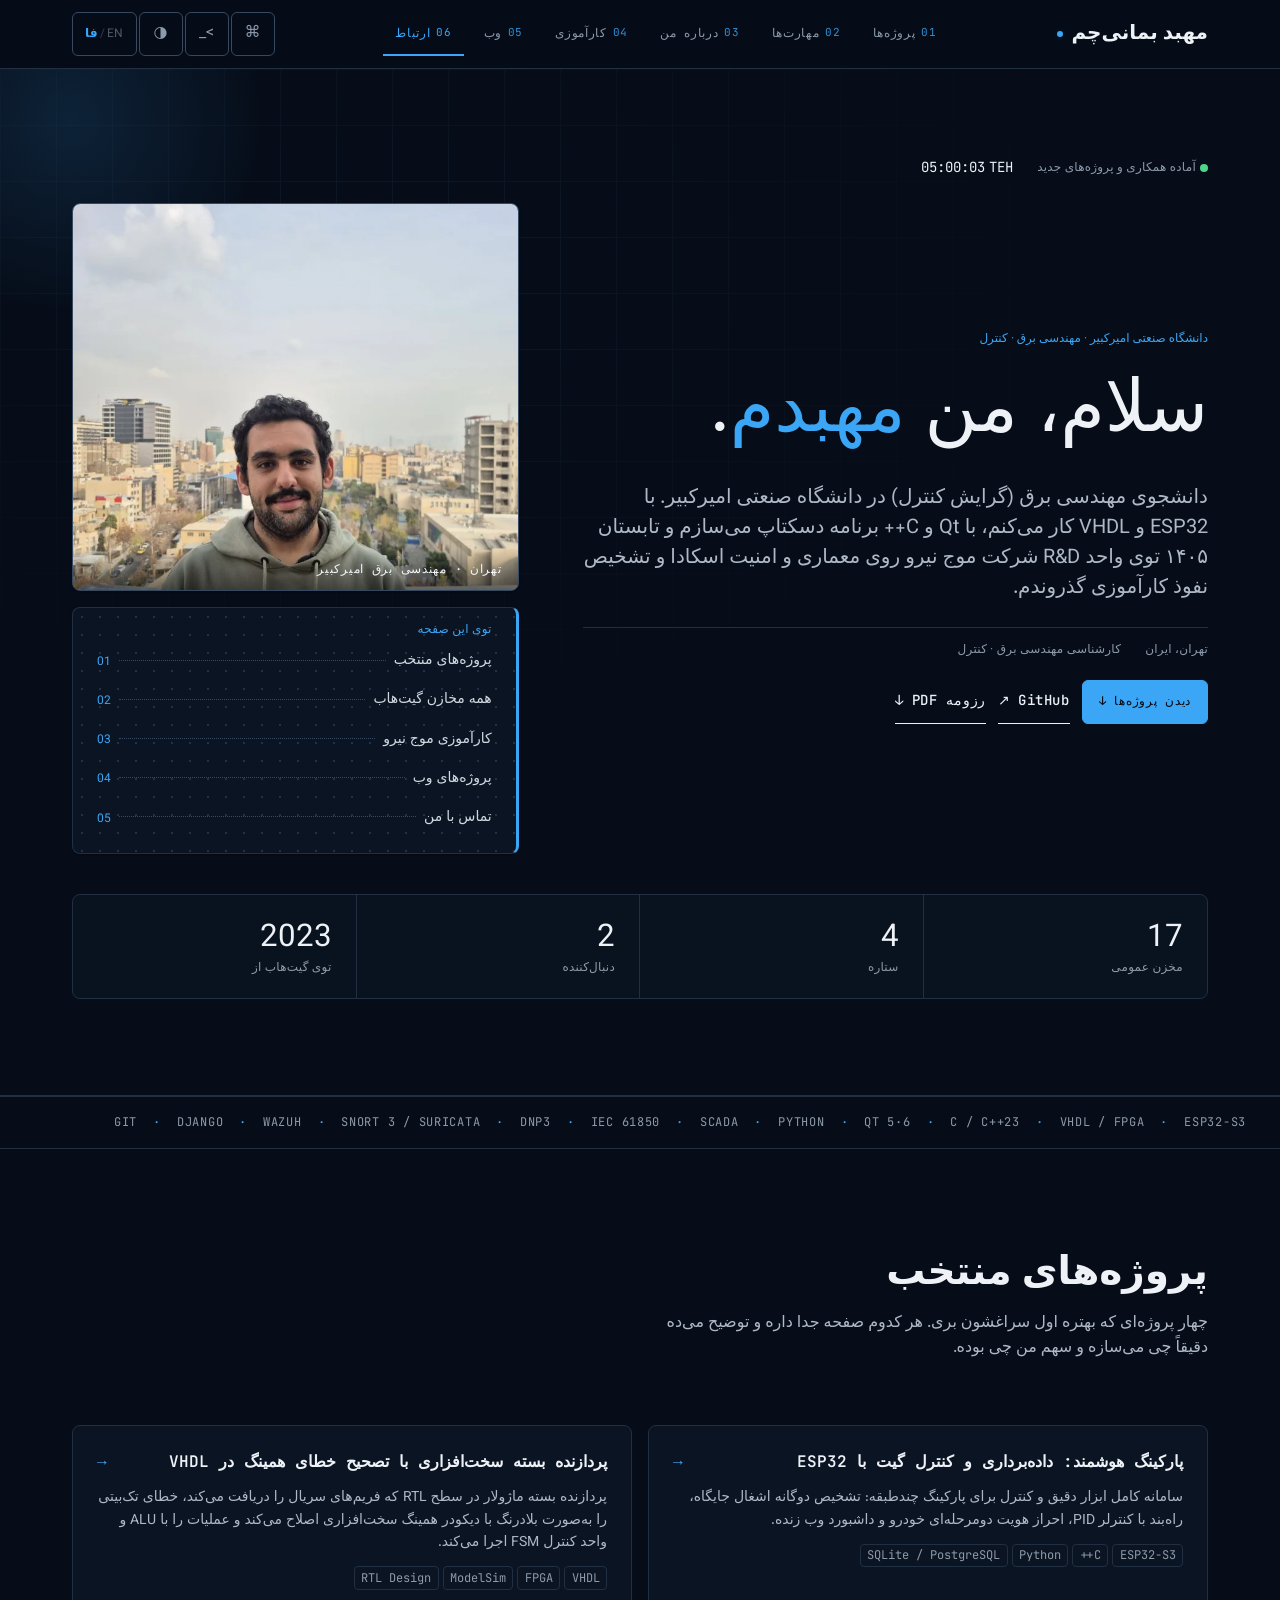
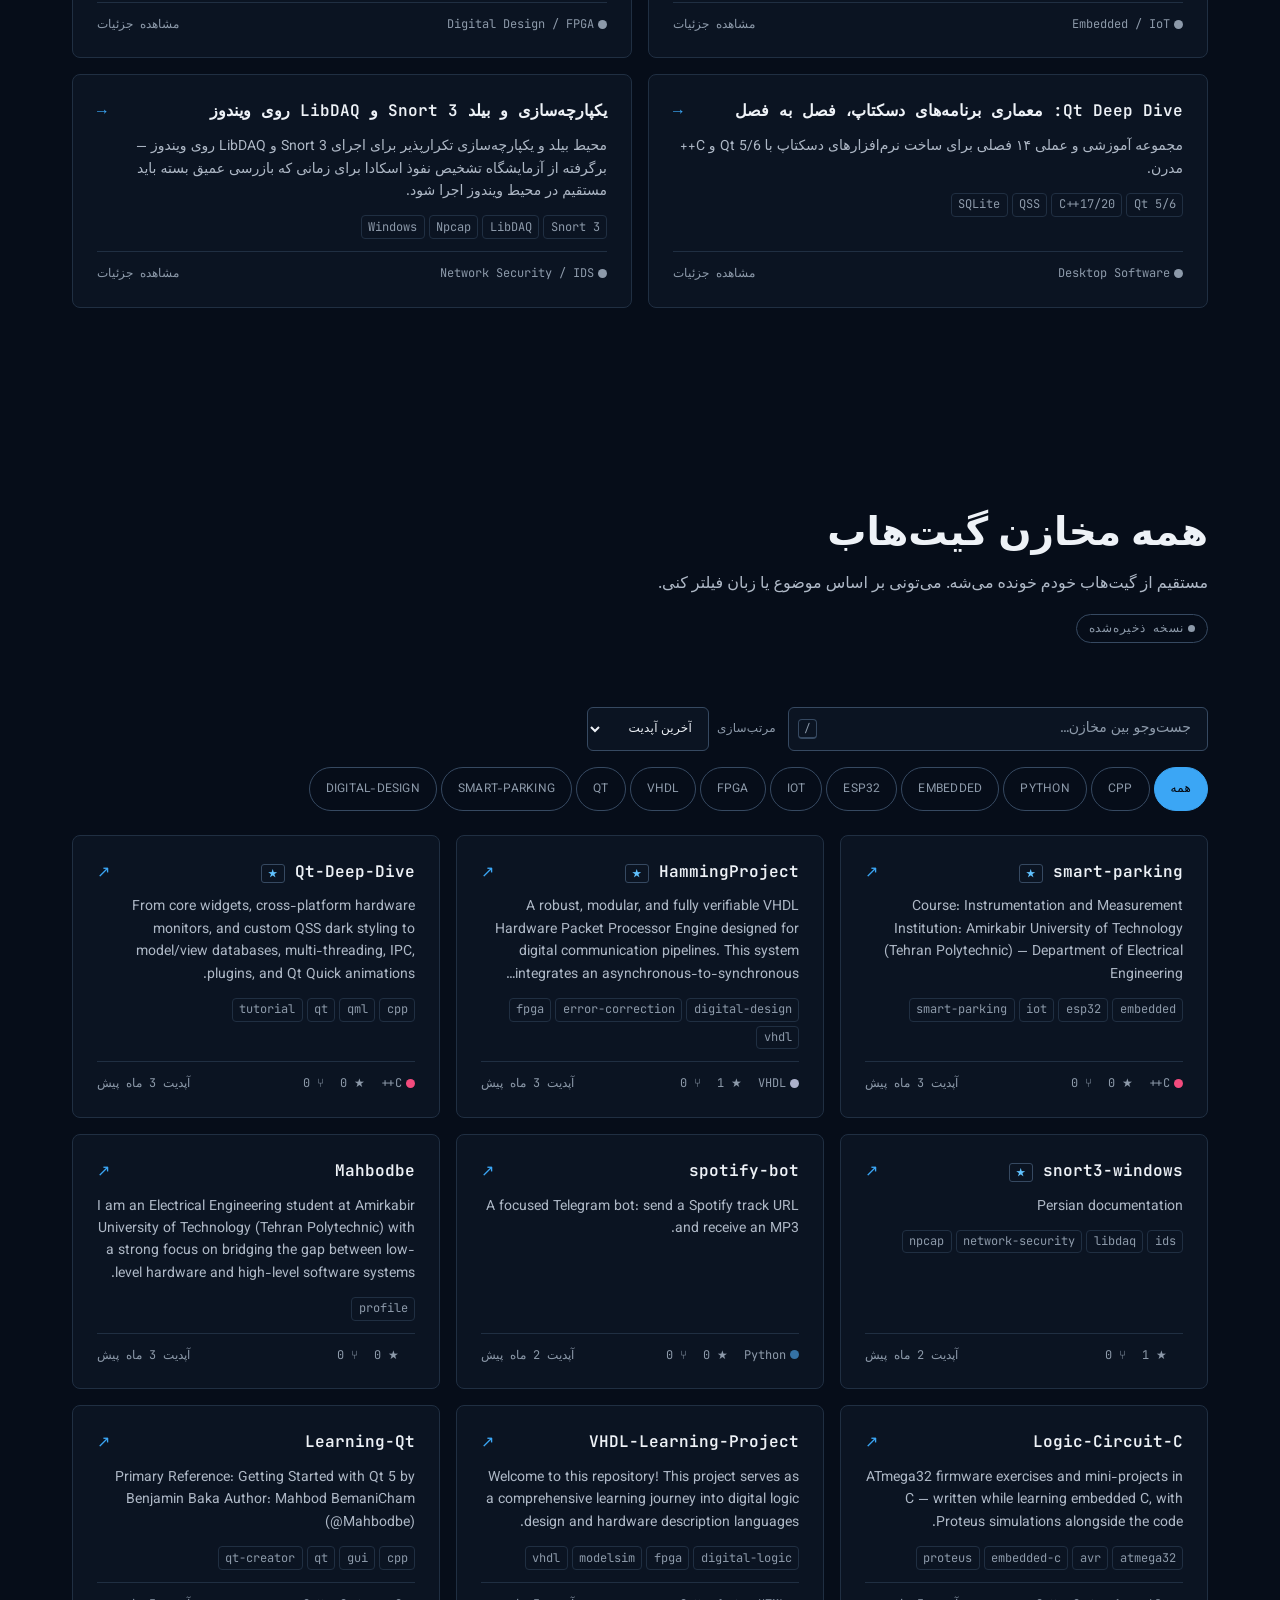
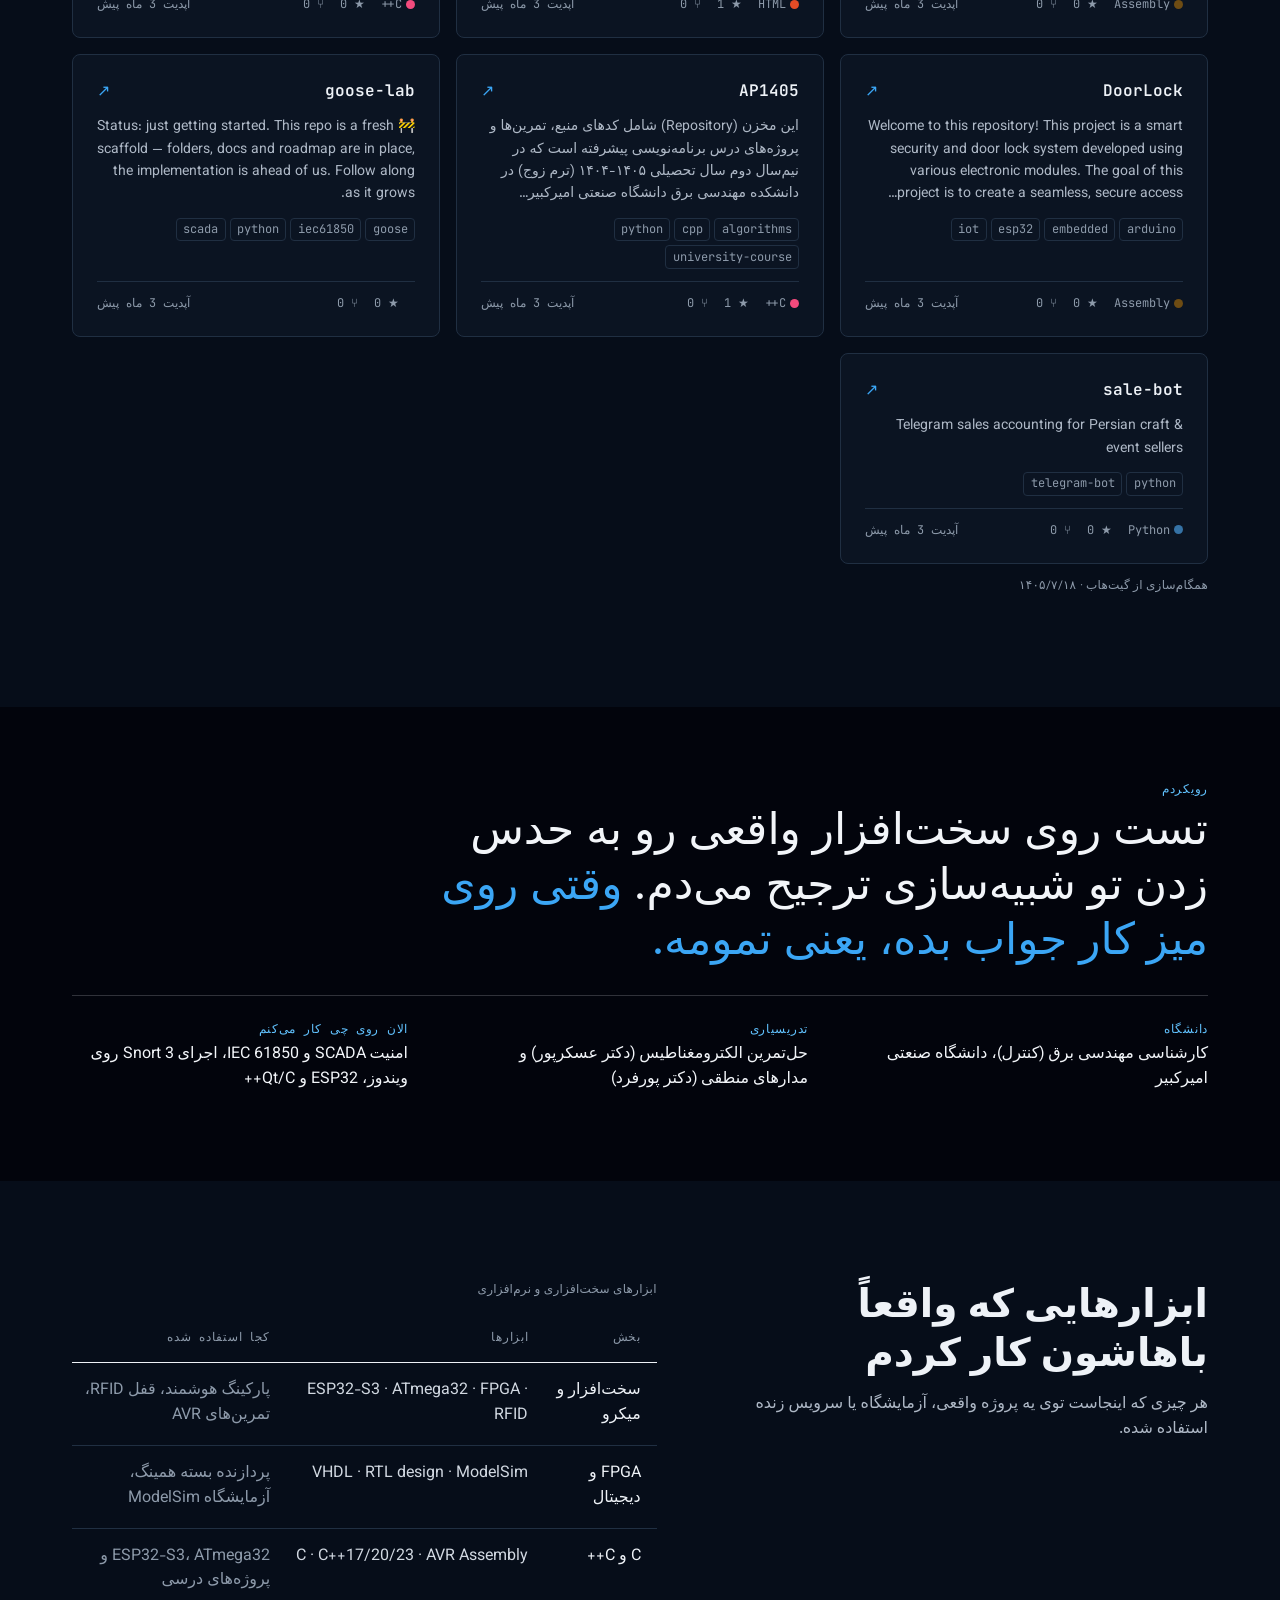
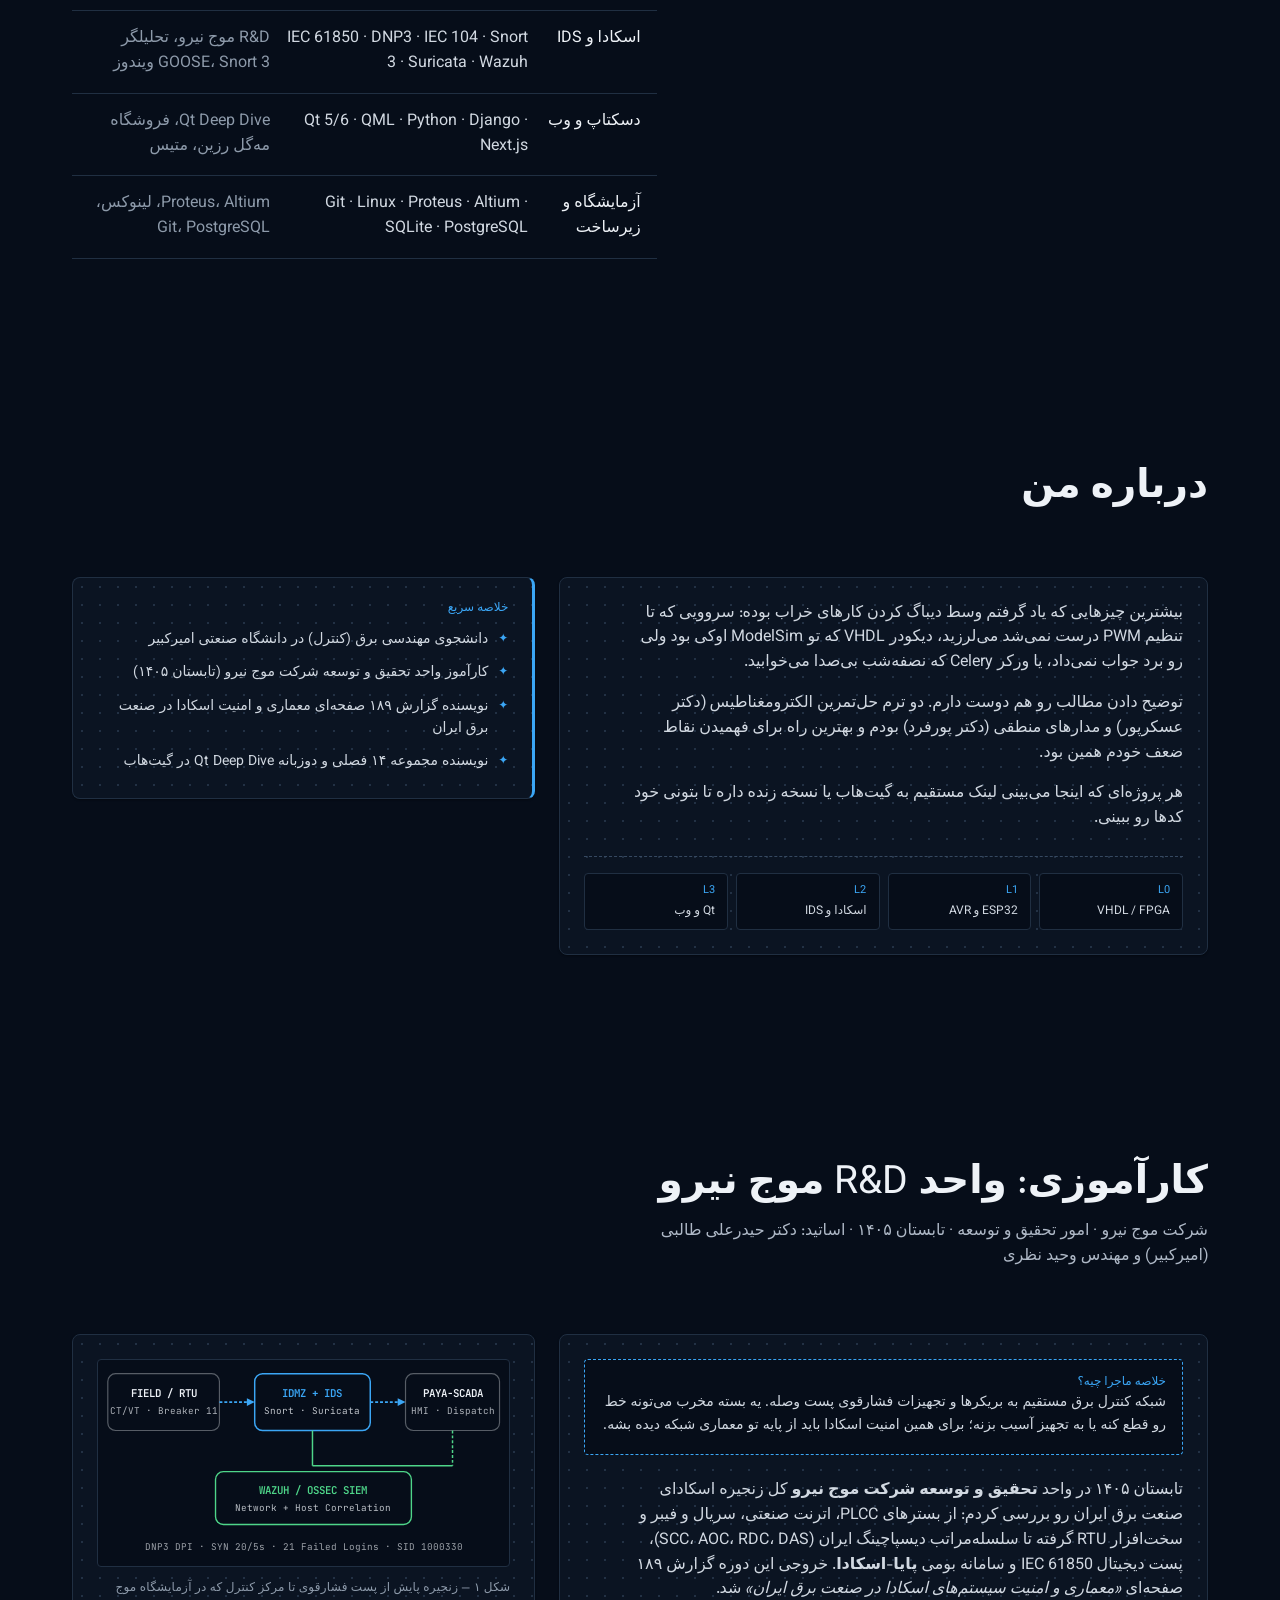
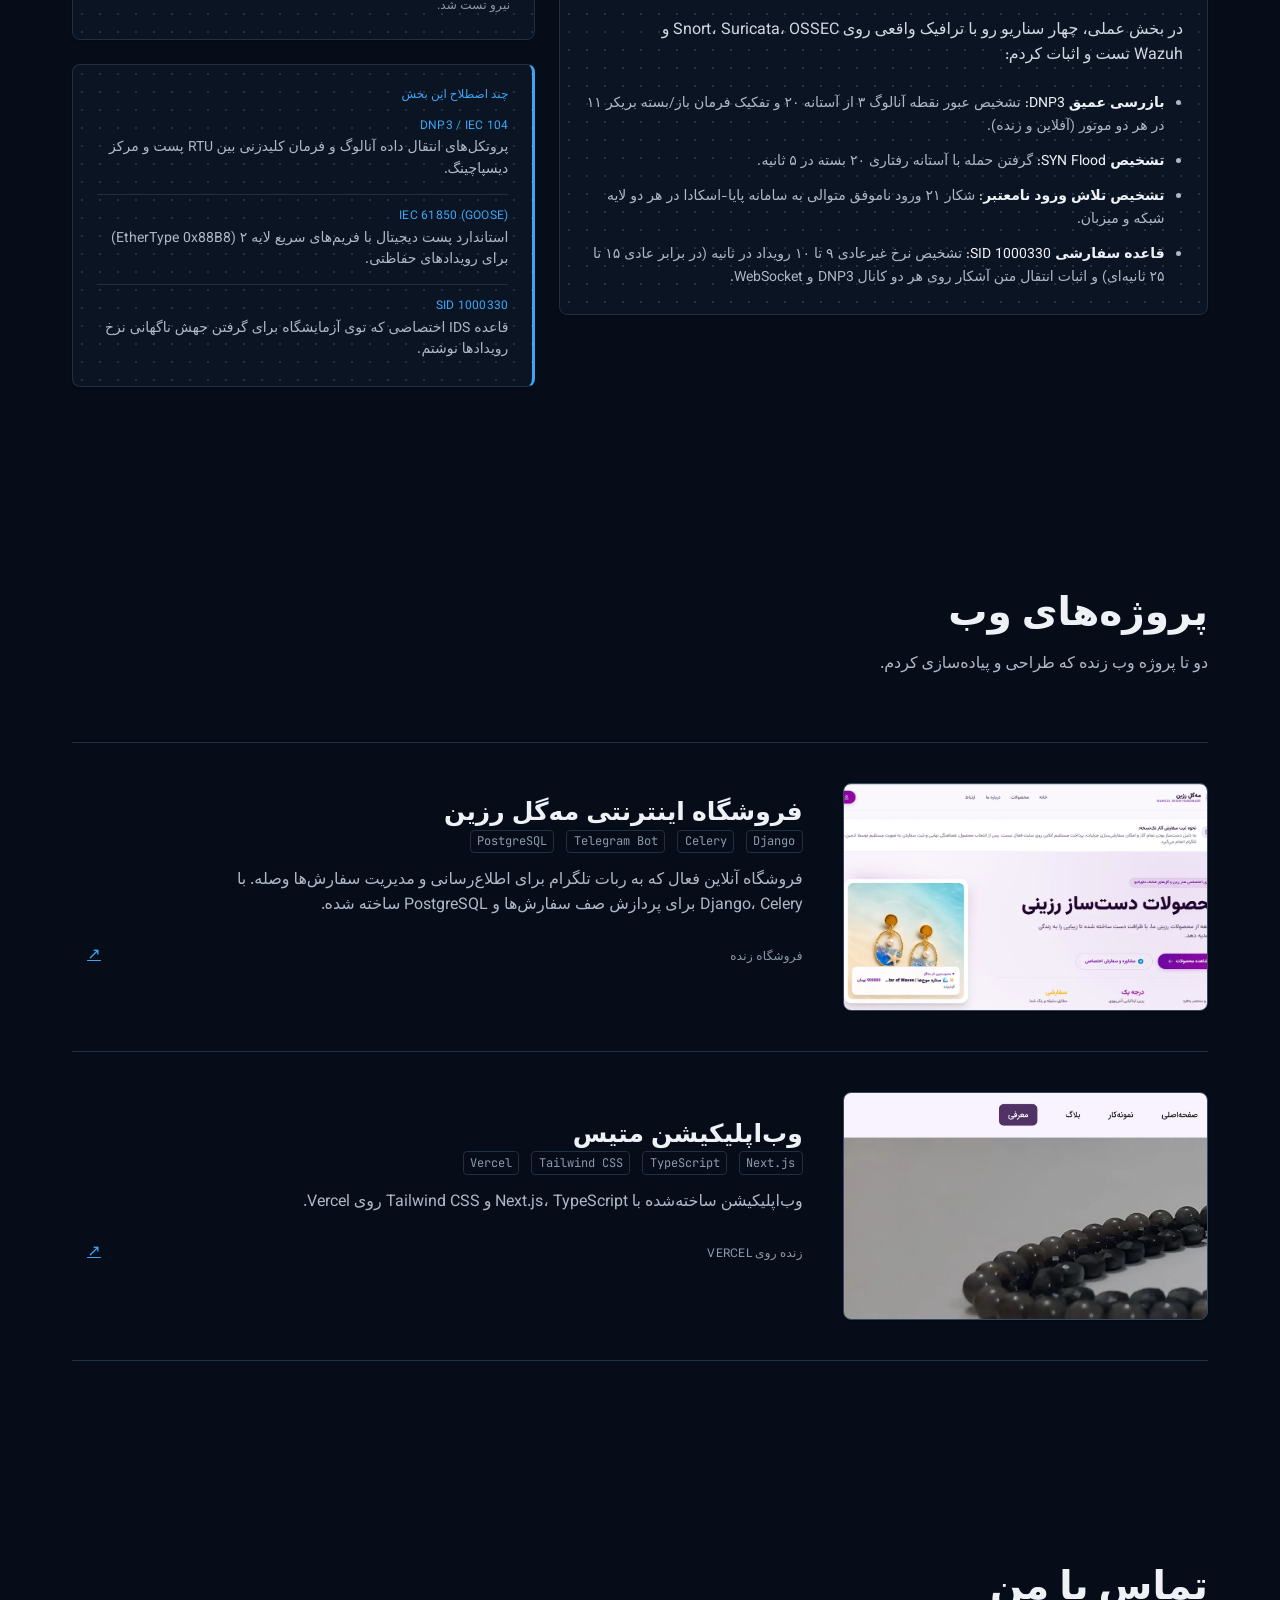
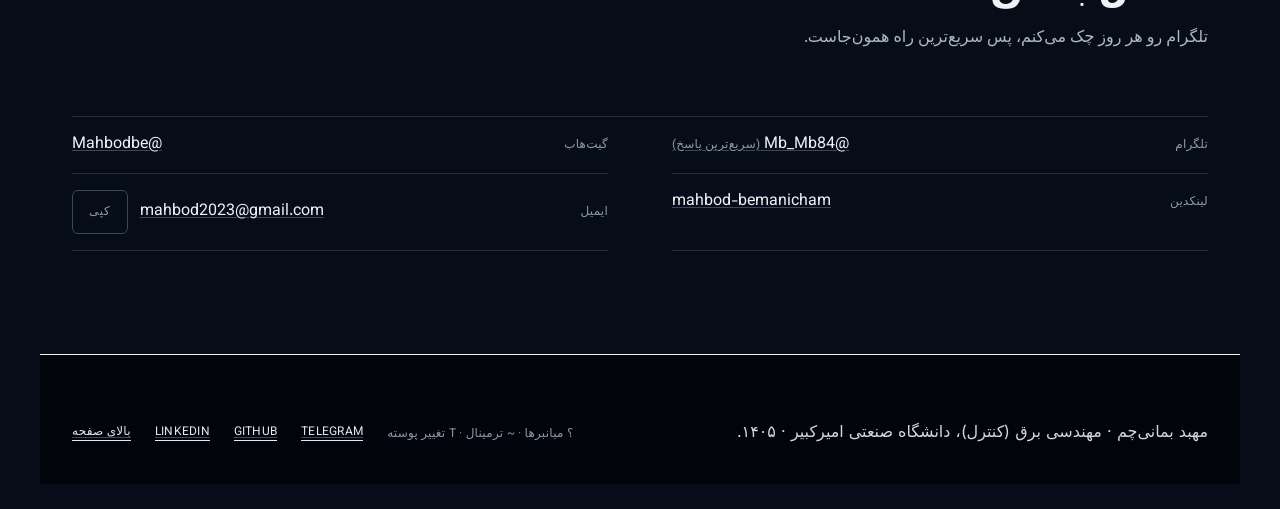
==== commit 541cbf50: "Rewrite EN and FA copy in a direct, natural human voice" ====
--- a/fa/index.html
+++ b/fa/index.html
@@ -4,7 +4,7 @@
 <meta charset="UTF-8" />
 <meta name="viewport" content="width=device-width, initial-scale=1, viewport-fit=cover" />
 <title>مهبد بمانی‌چم — مهندسی برق، سیستم‌های نهفته، FPGA و امنیت اسکادا</title>
-<meta name="description" content="پورتفولیو و دفترچه آزمایشگاه مهبد بمانی‌چم، دانشجوی مهندسی برق (کنترل) دانشگاه صنعتی امیرکبیر. پروژه‌های ESP32، VHDL/FPGA، امنیت SCADA/OT، Qt/C++ و وب." />
+<meta name="description" content="مهبد بمانی‌چم، دانشجوی مهندسی برق (کنترل) دانشگاه صنعتی امیرکبیر. پروژه‌های ESP32، VHDL/FPGA، امنیت اسکادا (Snort 3 و IEC 61850)، Qt/C++ و وب." />
 <meta name="robots" content="index, follow, max-image-preview:large, max-snippet:-1, max-video-preview:-1" />
 <meta name="author" content="Mahbod BemaniCham" />
 <link rel="canonical" href="https://nomoreidea.ir/fa/" />
@@ -14,17 +14,17 @@
 <meta property="og:site_name" content="Mahbod BemaniCham" />
 <meta property="og:type" content="website" />
 <meta property="og:title" content="مهبد بمانی‌چم — مهندسی برق، سیستم‌های نهفته، FPGA و امنیت اسکادا" />
-<meta property="og:description" content="مهندسی برق امیرکبیر: پروژه‌های ESP32، VHDL/FPGA، امنیت اسکادا و تشخیص نفوذ (Snort 3 / IEC 61850) و Qt/C++ مدرن." />
+<meta property="og:description" content="مهندسی برق امیرکبیر: ESP32، VHDL/FPGA، امنیت اسکادا و تشخیص نفوذ، Qt/C++ و وب." />
 <meta property="og:url" content="https://nomoreidea.ir/fa/" />
 <meta property="og:locale" content="fa_IR" />
 <meta property="og:locale:alternate" content="en_US" />
 <meta property="og:image" content="https://nomoreidea.ir/images/og-image.jpg" />
 <meta property="og:image:width" content="1200" />
 <meta property="og:image:height" content="630" />
-<meta property="og:image:alt" content="پرتره مهبد بمانی‌چم با پس‌زمینه افق تهران" />
+<meta property="og:image:alt" content="پرتره مهبد بمانی‌چم در تهران" />
 <meta name="twitter:card" content="summary_large_image" />
 <meta name="twitter:title" content="مهبد بمانی‌چم — مهندسی برق، سیستم‌های نهفته، FPGA و امنیت اسکادا" />
-<meta name="twitter:description" content="پورتفولیو و دفترچه آزمایشگاه مهبد بمانی‌چم، دانشجوی مهندسی برق (کنترل) دانشگاه صنعتی امیرکبیر. پروژه‌های ESP32، VHDL/FPGA، امنیت SCADA/OT، Qt/C++ و وب." />
+<meta name="twitter:description" content="مهبد بمانی‌چم، دانشجوی مهندسی برق (کنترل) دانشگاه صنعتی امیرکبیر. پروژه‌های ESP32، VHDL/FPGA، امنیت اسکادا (Snort 3 و IEC 61850)، Qt/C++ و وب." />
 <meta name="twitter:image" content="https://nomoreidea.ir/images/og-image.jpg" />
 <meta name="color-scheme" content="dark light" />
 <meta name="theme-color" content="#141824" />
@@ -38,11 +38,11 @@
 <link rel="stylesheet" href="/css/fonts.css?v=c6578b5c" />
 <link rel="stylesheet" href="/css/tokens.css?v=f0bd39eb" />
 <link rel="stylesheet" href="/css/site.css?v=8086b0d4" />
-<script type="application/ld+json">{"@context": "https://schema.org", "@graph": [{"@type": "WebSite", "@id": "https://nomoreidea.ir/#website", "url": "https://nomoreidea.ir/", "name": "Mahbod BemaniCham", "alternateName": "مهبد بمانی‌چم", "inLanguage": ["en", "fa"], "publisher": {"@id": "https://nomoreidea.ir/#person"}}, {"@type": "ProfilePage", "@id": "https://nomoreidea.ir/fa/#profile", "url": "https://nomoreidea.ir/fa/", "name": "مهبد بمانی‌چم — مهندسی برق، سیستم‌های نهفته، FPGA و امنیت اسکادا", "description": "پورتفولیو و دفترچه آزمایشگاه مهبد بمانی‌چم، دانشجوی مهندسی برق (کنترل) دانشگاه صنعتی امیرکبیر. پروژه‌های ESP32، VHDL/FPGA، امنیت SCADA/OT، Qt/C++ و وب.", "inLanguage": "fa", "dateCreated": "2025-01-01T00:00:00+03:30", "dateModified": "2026-11-25T00:00:00+03:30", "isPartOf": {"@id": "https://nomoreidea.ir/#website"}, "mainEntity": {"@type": "Person", "@id": "https://nomoreidea.ir/#person", "name": "مهبد بمانی‌چم", "alternateName": "Mahbodbe", "identifier": "Mahbodbe", "url": "https://nomoreidea.ir/fa/", "image": "https://nomoreidea.ir/images/mahbod.jpg", "jobTitle": "دانشجوی مهندسی برق (کنترل)", "description": "پورتفولیو و دفترچه آزمایشگاه مهبد بمانی‌چم، دانشجوی مهندسی برق (کنترل) دانشگاه صنعتی امیرکبیر. پروژه‌های ESP32، VHDL/FPGA، امنیت SCADA/OT، Qt/C++ و وب.", "address": {"@type": "PostalAddress", "addressLocality": "Tehran", "addressCountry": "IR"}, "alumniOf": {"@type": "CollegeOrUniversity", "name": "Amirkabir University of Technology", "alternateName": ["Tehran Polytechnic", "دانشگاه صنعتی امیرکبیر"]}, "sameAs": ["https://github.com/Mahbodbe", "https://www.linkedin.com/in/mahbod-bemanicham-048b252ab", "https://t.me/Mb_Mb84"], "knowsAbout": ["Embedded Systems", "Digital Design", "FPGA", "VHDL", "ESP32", "Control Systems", "SCADA", "IEC 61850", "DNP3", "Snort 3", "Suricata", "Wazuh", "OT Security", "Qt", "Django"]}, "primaryImageOfPage": {"@type": "ImageObject", "url": "https://nomoreidea.ir/images/og-image.jpg"}}]}</script>
+<script type="application/ld+json">{"@context": "https://schema.org", "@graph": [{"@type": "WebSite", "@id": "https://nomoreidea.ir/#website", "url": "https://nomoreidea.ir/", "name": "Mahbod BemaniCham", "alternateName": "مهبد بمانی‌چم", "inLanguage": ["en", "fa"], "publisher": {"@id": "https://nomoreidea.ir/#person"}}, {"@type": "ProfilePage", "@id": "https://nomoreidea.ir/fa/#profile", "url": "https://nomoreidea.ir/fa/", "name": "مهبد بمانی‌چم — مهندسی برق، سیستم‌های نهفته، FPGA و امنیت اسکادا", "description": "مهبد بمانی‌چم، دانشجوی مهندسی برق (کنترل) دانشگاه صنعتی امیرکبیر. پروژه‌های ESP32، VHDL/FPGA، امنیت اسکادا (Snort 3 و IEC 61850)، Qt/C++ و وب.", "inLanguage": "fa", "dateCreated": "2025-01-01T00:00:00+03:30", "dateModified": "2026-11-25T00:00:00+03:30", "isPartOf": {"@id": "https://nomoreidea.ir/#website"}, "mainEntity": {"@type": "Person", "@id": "https://nomoreidea.ir/#person", "name": "مهبد بمانی‌چم", "alternateName": "Mahbodbe", "identifier": "Mahbodbe", "url": "https://nomoreidea.ir/fa/", "image": "https://nomoreidea.ir/images/mahbod.jpg", "jobTitle": "دانشجوی مهندسی برق (کنترل)", "description": "مهبد بمانی‌چم، دانشجوی مهندسی برق (کنترل) دانشگاه صنعتی امیرکبیر. پروژه‌های ESP32، VHDL/FPGA، امنیت اسکادا (Snort 3 و IEC 61850)، Qt/C++ و وب.", "address": {"@type": "PostalAddress", "addressLocality": "Tehran", "addressCountry": "IR"}, "alumniOf": {"@type": "CollegeOrUniversity", "name": "Amirkabir University of Technology", "alternateName": ["Tehran Polytechnic", "دانشگاه صنعتی امیرکبیر"]}, "sameAs": ["https://github.com/Mahbodbe", "https://www.linkedin.com/in/mahbod-bemanicham-048b252ab", "https://t.me/Mb_Mb84"], "knowsAbout": ["Embedded Systems", "Digital Design", "FPGA", "VHDL", "ESP32", "Control Systems", "SCADA", "IEC 61850", "DNP3", "Snort 3", "Suricata", "Wazuh", "OT Security", "Qt", "Django"]}, "primaryImageOfPage": {"@type": "ImageObject", "url": "https://nomoreidea.ir/images/og-image.jpg"}}]}</script>
 </head>
 
 <body class="fa-mode">
-<a class="skip" href="#work" data-i18n="skip_to_index">رفتن به فهرست پروژه‌ها</a>
+<a class="skip" href="#work" data-i18n="skip_to_index">رفتن به پروژه‌ها</a>
 <div class="progress" aria-hidden="true"><i id="progressBar"></i></div>
 
 <header class="nav">
@@ -73,46 +73,46 @@
   <section class="band hero">
     <div class="shell">
       <div class="status-row">
-        <span class="status"><span class="status__dot" aria-hidden="true"></span><span data-i18n="status_open">آماده همکاری‌های مهندسی و پژوهشی</span></span>
+        <span class="status"><span class="status__dot" aria-hidden="true"></span><span data-i18n="status_open">آماده همکاری و پروژه‌های جدید</span></span>
         <span class="clock" aria-hidden="true"><span>TEH</span><span id="tehranClock">--:--:--</span></span>
       </div>
       <div class="hero__grid">
         <div class="hero__col">
-          <p class="hero__eyebrow label" data-i18n="hero_eyebrow">دانشگاه صنعتی امیرکبیر · مهندسی برق · گرایش کنترل</p>
-          <h1 class="hero__display" data-i18n="hero_title">طراحی سیستم‌هایی که <em>می‌سنجند، تحلیل می‌کنند و عمل می‌کنند</em>.</h1>
-          <p class="hero__lede" data-i18n="hero_lede">مهبد بمانی‌چم هستم؛ دانشجوی مهندسی برق (گرایش کنترل) در دانشگاه صنعتی امیرکبیر (پلی‌تکنیک تهران). روی کل زنجیره سخت‌افزار تا نرم‌افزار کار می‌کنم: از طراحی دیجیتال FPGA با VHDL و فریم‌ور ESP32 تا معماری و امنیت سیستم‌های اسکادا، ابزارهای دسکتاپ Qt/C++ و سرویس‌های وب.</p>
+          <p class="hero__eyebrow label" data-i18n="hero_eyebrow">دانشگاه صنعتی امیرکبیر · مهندسی برق · کنترل</p>
+          <h1 class="hero__display" data-i18n="hero_title">سلام، من <em>مهبدم</em>.</h1>
+          <p class="hero__lede" data-i18n="hero_lede">دانشجوی مهندسی برق (گرایش کنترل) در دانشگاه صنعتی امیرکبیر. با ESP32 و VHDL کار می‌کنم، با Qt و C++ برنامه دسکتاپ می‌سازم و تابستان ۱۴۰۵ توی واحد R&D شرکت موج نیرو روی معماری و امنیت اسکادا و تشخیص نفوذ کارآموزی گذروندم.</p>
           <div class="hero__meta">
             <span class="label" data-i18n="meta_loc">تهران، ایران</span>
-            <span class="label" data-i18n="meta_degree">کارشناسی مهندسی برق · گرایش کنترل</span>
+            <span class="label" data-i18n="meta_degree">کارشناسی مهندسی برق · کنترل</span>
           </div>
           <div class="hero__actions">
-            <a class="btn-solid" href="#work"><span data-i18n="view_index">مرور پروژه‌ها</span> <span aria-hidden="true">↓</span></a>
+            <a class="btn-solid" href="#work"><span data-i18n="view_index">دیدن پروژه‌ها</span> <span aria-hidden="true">↓</span></a>
             <a class="cta-type" href="https://github.com/Mahbodbe" target="_blank" rel="noreferrer">GitHub <span aria-hidden="true">↗</span></a>
-            <a class="cta-type" href="/resume/Mahbod-BemaniCham-Resume.pdf" data-resume hidden download><span data-i18n="resume_btn">دریافت رزومه</span> <span aria-hidden="true">↓</span></a>
+            <a class="cta-type" href="/resume/Mahbod-BemaniCham-Resume.pdf" data-resume hidden download><span data-i18n="resume_btn">رزومه PDF</span> <span aria-hidden="true">↓</span></a>
           </div>
         </div>
         <div class="hero__aside">
           <figure class="hero__portrait">
-            <img class="hero__img" src="/images/mahbod.webp" width="720" height="960" alt="پرتره مهبد بمانی‌چم با پس‌زمینه افق تهران" fetchpriority="high" decoding="async" />
-            <figcaption data-i18n="hero_caption">پلی‌تکنیک تهران · دفترچه آزمایشگاه برق</figcaption>
+            <img class="hero__img" src="/images/mahbod.webp" width="720" height="960" alt="پرتره مهبد بمانی‌چم در تهران" fetchpriority="high" decoding="async" />
+            <figcaption data-i18n="hero_caption">تهران · مهندسی برق امیرکبیر</figcaption>
           </figure>
           <nav class="nb-card quick-index" aria-label="Quick index">
-            <p class="quick-index__head label" data-i18n="index_heading">فهرست سریع</p>
+            <p class="quick-index__head label" data-i18n="index_heading">توی این صفحه</p>
             <ol class="quick-index__list">
-              <li><a href="#featured"><span data-i18n="index_01">پروژه‌های شاخص</span><span class="quick-index__dots" aria-hidden="true"></span><span class="mono">01</span></a></li>
-              <li><a href="#work"><span data-i18n="index_02">مخازن زنده گیت‌هاب</span><span class="quick-index__dots" aria-hidden="true"></span><span class="mono">02</span></a></li>
-              <li><a href="#internships"><span data-i18n="index_03">کارآموزی امنیت اسکادا</span><span class="quick-index__dots" aria-hidden="true"></span><span class="mono">03</span></a></li>
-              <li><a href="#webdesigns"><span data-i18n="index_04">پروژه‌های وب عملیاتی</span><span class="quick-index__dots" aria-hidden="true"></span><span class="mono">04</span></a></li>
-              <li><a href="#contact"><span data-i18n="index_05">راه‌های ارتباطی</span><span class="quick-index__dots" aria-hidden="true"></span><span class="mono">05</span></a></li>
+              <li><a href="#featured"><span data-i18n="index_01">پروژه‌های منتخب</span><span class="quick-index__dots" aria-hidden="true"></span><span class="mono">01</span></a></li>
+              <li><a href="#work"><span data-i18n="index_02">همه مخازن گیت‌هاب</span><span class="quick-index__dots" aria-hidden="true"></span><span class="mono">02</span></a></li>
+              <li><a href="#internships"><span data-i18n="index_03">کارآموزی موج نیرو</span><span class="quick-index__dots" aria-hidden="true"></span><span class="mono">03</span></a></li>
+              <li><a href="#webdesigns"><span data-i18n="index_04">پروژه‌های وب</span><span class="quick-index__dots" aria-hidden="true"></span><span class="mono">04</span></a></li>
+              <li><a href="#contact"><span data-i18n="index_05">تماس با من</span><span class="quick-index__dots" aria-hidden="true"></span><span class="mono">05</span></a></li>
             </ol>
           </nav>
         </div>
       </div>
       <div class="stats reveal" id="stats">
         <div class="stats__cell"><span class="stats__num" id="statRepos">17</span><span class="label" data-i18n="count_repos">مخزن عمومی</span></div>
-        <div class="stats__cell"><span class="stats__num" id="statStars">4</span><span class="label" data-i18n="count_stars">ستاره گیت‌هاب</span></div>
+        <div class="stats__cell"><span class="stats__num" id="statStars">4</span><span class="label" data-i18n="count_stars">ستاره</span></div>
         <div class="stats__cell"><span class="stats__num" id="statFollowers">2</span><span class="label" data-i18n="count_followers">دنبال‌کننده</span></div>
-        <div class="stats__cell"><span class="stats__num" id="statSince">2023</span><span class="label" data-i18n="count_since">فعالیت از سال</span></div>
+        <div class="stats__cell"><span class="stats__num" id="statSince">2023</span><span class="label" data-i18n="count_since">توی گیت‌هاب از</span></div>
       </div>
     </div>
   </section>
@@ -129,14 +129,14 @@
   <section class="band section" id="featured">
     <div class="shell">
       <header class="section__head">
-        <h2 class="section__title" data-i18n="featured_title">پروژه‌های شاخص مهندسی</h2>
-        <p class="section__note" data-i18n="featured_note">چهار پروژه‌ای که بهترین تصویر را از کار من در سخت‌افزار نهفته، طراحی FPGA، C++/Qt و امنیت شبکه نشان می‌دهند.</p>
+        <h2 class="section__title" data-i18n="featured_title">پروژه‌های منتخب</h2>
+        <p class="section__note" data-i18n="featured_note">چهار پروژه‌ای که بهتره اول سراغشون بری. هر کدوم صفحه جدا داره و توضیح می‌ده دقیقاً چی می‌سازه و سهم من چی بوده.</p>
       </header>
       <div class="pgrid pgrid--featured">
-        <a class="pcard pcard--page" href="/fa/projects/smart-parking/"><div class="pcard__top"><span class="pcard__name">پارکینگ هوشمند: داده‌برداری و کنترل گیت با ESP32</span><span class="pcard__go" aria-hidden="true">→</span></div><p class="pcard__excerpt">سامانه کامل ابزار دقیق و کنترل برای پارکینگ چندطبقه: تشخیص دوگانه اشغال جایگاه، راه‌بند با کنترلر PID، احراز هویت دومرحله‌ای خودرو و داشبورد وب زنده.</p><ul class="pcard__topics"><li>ESP32-S3</li><li>C++</li><li>Python</li><li>SQLite / PostgreSQL</li></ul><div class="pcard__foot"><span class="pcard__lang"><i aria-hidden="true"></i>Embedded / IoT</span><span class="pcard__spacer"></span><span>مطالعه جزئیات</span></div></a>
-        <a class="pcard pcard--page" href="/fa/projects/hammingproject/"><div class="pcard__top"><span class="pcard__name">پردازنده بسته سخت‌افزاری با تصحیح خطای همینگ در VHDL</span><span class="pcard__go" aria-hidden="true">→</span></div><p class="pcard__excerpt">پردازنده بسته ماژولار در سطح RTL که فریم‌های سریال را دریافت می‌کند، خطای تک‌بیتی را به‌صورت بلادرنگ با دیکودر همینگ سخت‌افزاری اصلاح می‌کند و عملیات را با ALU و واحد کنترل FSM اجرا می‌کند.</p><ul class="pcard__topics"><li>VHDL</li><li>FPGA</li><li>ModelSim</li><li>RTL Design</li></ul><div class="pcard__foot"><span class="pcard__lang"><i aria-hidden="true"></i>Digital Design / FPGA</span><span class="pcard__spacer"></span><span>مطالعه جزئیات</span></div></a>
-        <a class="pcard pcard--page" href="/fa/projects/qt-deep-dive/"><div class="pcard__top"><span class="pcard__name">Qt Deep Dive: معماری برنامه‌های دسکتاپ، فصل به فصل</span><span class="pcard__go" aria-hidden="true">→</span></div><p class="pcard__excerpt">مجموعه آموزشی و عملی ۱۴ فصلی برای ساخت نرم‌افزارهای دسکتاپ با Qt 5/6 و C++ مدرن.</p><ul class="pcard__topics"><li>Qt 5/6</li><li>C++17/20</li><li>QSS</li><li>SQLite</li></ul><div class="pcard__foot"><span class="pcard__lang"><i aria-hidden="true"></i>Desktop Software</span><span class="pcard__spacer"></span><span>مطالعه جزئیات</span></div></a>
-        <a class="pcard pcard--page" href="/fa/projects/snort3-windows/"><div class="pcard__top"><span class="pcard__name">یکپارچه‌سازی و بیلد Snort 3 و LibDAQ روی ویندوز</span><span class="pcard__go" aria-hidden="true">→</span></div><p class="pcard__excerpt">محیط بیلد و یکپارچه‌سازی تکرارپذیر برای اجرای Snort 3 و LibDAQ روی ویندوز — برگرفته از آزمایشگاه تشخیص نفوذ اسکادا برای زمانی که بازرسی عمیق بسته باید مستقیم در محیط ویندوز اجرا شود.</p><ul class="pcard__topics"><li>Snort 3</li><li>LibDAQ</li><li>Npcap</li><li>Windows</li></ul><div class="pcard__foot"><span class="pcard__lang"><i aria-hidden="true"></i>Network Security / IDS</span><span class="pcard__spacer"></span><span>مطالعه جزئیات</span></div></a>
+        <a class="pcard pcard--page" href="/fa/projects/smart-parking/"><div class="pcard__top"><span class="pcard__name">پارکینگ هوشمند: داده‌برداری و کنترل گیت با ESP32</span><span class="pcard__go" aria-hidden="true">→</span></div><p class="pcard__excerpt">سامانه کامل ابزار دقیق و کنترل برای پارکینگ چندطبقه: تشخیص دوگانه اشغال جایگاه، راه‌بند با کنترلر PID، احراز هویت دومرحله‌ای خودرو و داشبورد وب زنده.</p><ul class="pcard__topics"><li>ESP32-S3</li><li>C++</li><li>Python</li><li>SQLite / PostgreSQL</li></ul><div class="pcard__foot"><span class="pcard__lang"><i aria-hidden="true"></i>Embedded / IoT</span><span class="pcard__spacer"></span><span>مشاهده جزئیات</span></div></a>
+        <a class="pcard pcard--page" href="/fa/projects/hammingproject/"><div class="pcard__top"><span class="pcard__name">پردازنده بسته سخت‌افزاری با تصحیح خطای همینگ در VHDL</span><span class="pcard__go" aria-hidden="true">→</span></div><p class="pcard__excerpt">پردازنده بسته ماژولار در سطح RTL که فریم‌های سریال را دریافت می‌کند، خطای تک‌بیتی را به‌صورت بلادرنگ با دیکودر همینگ سخت‌افزاری اصلاح می‌کند و عملیات را با ALU و واحد کنترل FSM اجرا می‌کند.</p><ul class="pcard__topics"><li>VHDL</li><li>FPGA</li><li>ModelSim</li><li>RTL Design</li></ul><div class="pcard__foot"><span class="pcard__lang"><i aria-hidden="true"></i>Digital Design / FPGA</span><span class="pcard__spacer"></span><span>مشاهده جزئیات</span></div></a>
+        <a class="pcard pcard--page" href="/fa/projects/qt-deep-dive/"><div class="pcard__top"><span class="pcard__name">Qt Deep Dive: معماری برنامه‌های دسکتاپ، فصل به فصل</span><span class="pcard__go" aria-hidden="true">→</span></div><p class="pcard__excerpt">مجموعه آموزشی و عملی ۱۴ فصلی برای ساخت نرم‌افزارهای دسکتاپ با Qt 5/6 و C++ مدرن.</p><ul class="pcard__topics"><li>Qt 5/6</li><li>C++17/20</li><li>QSS</li><li>SQLite</li></ul><div class="pcard__foot"><span class="pcard__lang"><i aria-hidden="true"></i>Desktop Software</span><span class="pcard__spacer"></span><span>مشاهده جزئیات</span></div></a>
+        <a class="pcard pcard--page" href="/fa/projects/snort3-windows/"><div class="pcard__top"><span class="pcard__name">یکپارچه‌سازی و بیلد Snort 3 و LibDAQ روی ویندوز</span><span class="pcard__go" aria-hidden="true">→</span></div><p class="pcard__excerpt">محیط بیلد و یکپارچه‌سازی تکرارپذیر برای اجرای Snort 3 و LibDAQ روی ویندوز — برگرفته از آزمایشگاه تشخیص نفوذ اسکادا برای زمانی که بازرسی عمیق بسته باید مستقیم در محیط ویندوز اجرا شود.</p><ul class="pcard__topics"><li>Snort 3</li><li>LibDAQ</li><li>Npcap</li><li>Windows</li></ul><div class="pcard__foot"><span class="pcard__lang"><i aria-hidden="true"></i>Network Security / IDS</span><span class="pcard__spacer"></span><span>مشاهده جزئیات</span></div></a>
       </div>
     </div>
   </section>
@@ -145,42 +145,42 @@
   <section class="band section" id="work">
     <div class="shell">
       <header class="section__head">
-        <h2 class="section__title" data-i18n="work_title">فهرست زنده گیت‌هاب</h2>
-        <p class="section__note" data-i18n="work_note">مستقیم به گیت‌هاب متصل است. هر کارت به یک مخزن واقعی با کد کامل، مستندات و تاریخچه کامیت‌ها لینک دارد.</p>
-        <span class="badge-live is-off" id="liveBadge"><i aria-hidden="true"></i><span id="liveBadgeText" data-i18n="badge_syncing">در حال همگام‌سازی…</span></span>
+        <h2 class="section__title" data-i18n="work_title">همه مخازن گیت‌هاب</h2>
+        <p class="section__note" data-i18n="work_note">مستقیم از گیت‌هاب خودم خونده می‌شه. می‌تونی بر اساس موضوع یا زبان فیلتر کنی.</p>
+        <span class="badge-live is-off" id="liveBadge"><i aria-hidden="true"></i><span id="liveBadgeText" data-i18n="badge_syncing">در حال دریافت…</span></span>
       </header>
       <div class="toolbar">
         <div class="toolbar__search">
           <input id="projSearch" type="search" autocomplete="off" spellcheck="false"
-                 placeholder="جست‌وجو بر اساس نام، زبان یا موضوع…" aria-label="Search projects" data-i18n-ph="search_ph" />
+                 placeholder="جست‌وجو بین مخازن…" aria-label="Search projects" data-i18n-ph="search_ph" />
           <kbd class="kbd" aria-hidden="true">/</kbd>
         </div>
         <label class="toolbar__sort">
           <span class="label" data-i18n="sort_label">مرتب‌سازی</span>
           <select id="projSort" aria-label="Sort projects">
-            <option value="pushed" data-i18n="sort_pushed">جدیدترین به‌روزرسانی</option>
+            <option value="pushed" data-i18n="sort_pushed">آخرین آپدیت</option>
             <option value="stars" data-i18n="sort_stars">بیشترین ستاره</option>
-            <option value="name" data-i18n="sort_name">ترتیب الفبایی</option>
+            <option value="name" data-i18n="sort_name">نام الفبایی</option>
           </select>
         </label>
       </div>
       <div class="chips" id="projChips"></div>
       <div class="pgrid" id="projectGrid" aria-live="polite">
-        <a class="pcard" href="https://github.com/Mahbodbe/smart-parking" target="_blank" rel="noreferrer" data-repo="Mahbodbe/smart-parking" style="--lang-dot:#f34b7d"><div class="pcard__top"><span class="pcard__name">smart-parking <span class="flag-pin" title="featured">★</span></span><span class="pcard__go" aria-hidden="true">↗</span></div><p class="pcard__excerpt">Course: Instrumentation and Measurement Institution: Amirkabir University of Technology (Tehran Polytechnic) — Department of Electrical Engineering</p><ul class="pcard__topics"><li>embedded</li><li>esp32</li><li>iot</li><li>smart-parking</li></ul><div class="pcard__foot"><span class="pcard__lang"><i aria-hidden="true"></i>C++</span><span title="stars">★ 0</span><span title="forks">⑂ 0</span><span class="pcard__spacer"></span><span>به‌روزرسانی 2026-09-05</span></div></a>
-        <a class="pcard" href="https://github.com/Mahbodbe/HammingProject" target="_blank" rel="noreferrer" data-repo="Mahbodbe/HammingProject" style="--lang-dot:#adb2cb"><div class="pcard__top"><span class="pcard__name">HammingProject <span class="flag-pin" title="featured">★</span></span><span class="pcard__go" aria-hidden="true">↗</span></div><p class="pcard__excerpt">A robust, modular, and fully verifiable VHDL Hardware Packet Processor Engine designed for digital communication pipelines. This system integrates an asynchronous-to-synchronous protocol interface, data serialization layers, an execution Arithmetic Logic Unit (ALU), memory registers, and an…</p><ul class="pcard__topics"><li>digital-design</li><li>error-correction</li><li>fpga</li><li>vhdl</li></ul><div class="pcard__foot"><span class="pcard__lang"><i aria-hidden="true"></i>VHDL</span><span title="stars">★ 1</span><span title="forks">⑂ 0</span><span class="pcard__spacer"></span><span>به‌روزرسانی 2026-09-05</span></div></a>
-        <a class="pcard" href="https://github.com/Mahbodbe/Qt-Deep-Dive" target="_blank" rel="noreferrer" data-repo="Mahbodbe/Qt-Deep-Dive" style="--lang-dot:#f34b7d"><div class="pcard__top"><span class="pcard__name">Qt-Deep-Dive <span class="flag-pin" title="featured">★</span></span><span class="pcard__go" aria-hidden="true">↗</span></div><p class="pcard__excerpt">From core widgets, cross-platform hardware monitors, and custom QSS dark styling to model/view databases, multi-threading, IPC, plugins, and Qt Quick animations.</p><ul class="pcard__topics"><li>cpp</li><li>qml</li><li>qt</li><li>tutorial</li></ul><div class="pcard__foot"><span class="pcard__lang"><i aria-hidden="true"></i>C++</span><span title="stars">★ 0</span><span title="forks">⑂ 0</span><span class="pcard__spacer"></span><span>به‌روزرسانی 2026-09-01</span></div></a>
-        <a class="pcard" href="https://github.com/Mahbodbe/spotify-bot" target="_blank" rel="noreferrer" data-repo="Mahbodbe/spotify-bot" style="--lang-dot:#3572A5"><div class="pcard__top"><span class="pcard__name">spotify-bot </span><span class="pcard__go" aria-hidden="true">↗</span></div><p class="pcard__excerpt">A focused Telegram bot: send a Spotify track URL and receive an MP3.</p><div class="pcard__foot"><span class="pcard__lang"><i aria-hidden="true"></i>Python</span><span title="stars">★ 0</span><span title="forks">⑂ 0</span><span class="pcard__spacer"></span><span>به‌روزرسانی 2026-10-02</span></div></a>
-        <a class="pcard" href="https://github.com/Mahbodbe/snort3-windows" target="_blank" rel="noreferrer" data-repo="Mahbodbe/snort3-windows"><div class="pcard__top"><span class="pcard__name">snort3-windows <span class="flag-pin" title="featured">★</span></span><span class="pcard__go" aria-hidden="true">↗</span></div><p class="pcard__excerpt">Persian documentation</p><ul class="pcard__topics"><li>ids</li><li>libdaq</li><li>network-security</li><li>npcap</li></ul><div class="pcard__foot"><span></span><span title="stars">★ 1</span><span title="forks">⑂ 0</span><span class="pcard__spacer"></span><span>به‌روزرسانی 2026-09-16</span></div></a>
-        <a class="pcard" href="https://github.com/Mahbodbe/Mahbodbe" target="_blank" rel="noreferrer" data-repo="Mahbodbe/Mahbodbe"><div class="pcard__top"><span class="pcard__name">Mahbodbe </span><span class="pcard__go" aria-hidden="true">↗</span></div><p class="pcard__excerpt">I am an Electrical Engineering student at Amirkabir University of Technology (Tehran Polytechnic) with a strong focus on bridging the gap between low-level hardware and high-level software systems.</p><ul class="pcard__topics"><li>profile</li></ul><div class="pcard__foot"><span></span><span title="stars">★ 0</span><span title="forks">⑂ 0</span><span class="pcard__spacer"></span><span>به‌روزرسانی 2026-09-05</span></div></a>
-        <a class="pcard" href="https://github.com/Mahbodbe/Logic-Circuit-C" target="_blank" rel="noreferrer" data-repo="Mahbodbe/Logic-Circuit-C" style="--lang-dot:#6E4C13"><div class="pcard__top"><span class="pcard__name">Logic-Circuit-C </span><span class="pcard__go" aria-hidden="true">↗</span></div><p class="pcard__excerpt">ATmega32 firmware exercises and mini-projects in C — written while learning embedded C, with Proteus simulations alongside the code.</p><ul class="pcard__topics"><li>atmega32</li><li>avr</li><li>embedded-c</li><li>proteus</li></ul><div class="pcard__foot"><span class="pcard__lang"><i aria-hidden="true"></i>Assembly</span><span title="stars">★ 0</span><span title="forks">⑂ 0</span><span class="pcard__spacer"></span><span>به‌روزرسانی 2026-09-05</span></div></a>
-        <a class="pcard" href="https://github.com/Mahbodbe/VHDL-Learning-Project" target="_blank" rel="noreferrer" data-repo="Mahbodbe/VHDL-Learning-Project" style="--lang-dot:#e34c26"><div class="pcard__top"><span class="pcard__name">VHDL-Learning-Project </span><span class="pcard__go" aria-hidden="true">↗</span></div><p class="pcard__excerpt">Welcome to this repository! This project serves as a comprehensive learning journey into digital logic design and hardware description languages.</p><ul class="pcard__topics"><li>digital-logic</li><li>fpga</li><li>modelsim</li><li>vhdl</li></ul><div class="pcard__foot"><span class="pcard__lang"><i aria-hidden="true"></i>HTML</span><span title="stars">★ 1</span><span title="forks">⑂ 0</span><span class="pcard__spacer"></span><span>به‌روزرسانی 2026-09-05</span></div></a>
-        <a class="pcard" href="https://github.com/Mahbodbe/Learning-Qt" target="_blank" rel="noreferrer" data-repo="Mahbodbe/Learning-Qt" style="--lang-dot:#f34b7d"><div class="pcard__top"><span class="pcard__name">Learning-Qt </span><span class="pcard__go" aria-hidden="true">↗</span></div><p class="pcard__excerpt">Primary Reference: Getting Started with Qt 5 by Benjamin Baka Author: Mahbod BemaniCham (@Mahbodbe)</p><ul class="pcard__topics"><li>cpp</li><li>gui</li><li>qt</li><li>qt-creator</li></ul><div class="pcard__foot"><span class="pcard__lang"><i aria-hidden="true"></i>C++</span><span title="stars">★ 0</span><span title="forks">⑂ 0</span><span class="pcard__spacer"></span><span>به‌روزرسانی 2026-09-05</span></div></a>
-        <a class="pcard" href="https://github.com/Mahbodbe/DoorLock" target="_blank" rel="noreferrer" data-repo="Mahbodbe/DoorLock" style="--lang-dot:#6E4C13"><div class="pcard__top"><span class="pcard__name">DoorLock </span><span class="pcard__go" aria-hidden="true">↗</span></div><p class="pcard__excerpt">Welcome to this repository! This project is a smart security and door lock system developed using various electronic modules. The goal of this project is to create a seamless, secure access system featuring user authentication and motion detection.</p><ul class="pcard__topics"><li>arduino</li><li>embedded</li><li>esp32</li><li>iot</li></ul><div class="pcard__foot"><span class="pcard__lang"><i aria-hidden="true"></i>Assembly</span><span title="stars">★ 0</span><span title="forks">⑂ 0</span><span class="pcard__spacer"></span><span>به‌روزرسانی 2026-09-05</span></div></a>
-        <a class="pcard" href="https://github.com/Mahbodbe/AP1405" target="_blank" rel="noreferrer" data-repo="Mahbodbe/AP1405" style="--lang-dot:#f34b7d"><div class="pcard__top"><span class="pcard__name">AP1405 </span><span class="pcard__go" aria-hidden="true">↗</span></div><p class="pcard__excerpt">این مخزن (Repository) شامل کدهای منبع، تمرین‌ها و پروژه‌های درس برنامه‌نویسی پیشرفته است که در نیم‌سال دوم سال تحصیلی ۱۴۰۵-۱۴۰۴ (ترم زوج) در دانشکده مهندسی برق دانشگاه صنعتی امیرکبیر (پلی‌تکنیک تهران) ارائه می‌شود. در این دوره، مفاهیم پیشرفته برنامه‌نویسی با استفاده از دو زبان $C++23$ و Python…</p><ul class="pcard__topics"><li>algorithms</li><li>cpp</li><li>python</li><li>university-course</li></ul><div class="pcard__foot"><span class="pcard__lang"><i aria-hidden="true"></i>C++</span><span title="stars">★ 1</span><span title="forks">⑂ 0</span><span class="pcard__spacer"></span><span>به‌روزرسانی 2026-09-05</span></div></a>
-        <a class="pcard" href="https://github.com/Mahbodbe/goose-lab" target="_blank" rel="noreferrer" data-repo="Mahbodbe/goose-lab"><div class="pcard__top"><span class="pcard__name">goose-lab </span><span class="pcard__go" aria-hidden="true">↗</span></div><p class="pcard__excerpt">🚧 Status: just getting started. This repo is a fresh scaffold — folders, docs and roadmap are in place, the implementation is ahead of us. Follow along as it grows.</p><ul class="pcard__topics"><li>goose</li><li>iec61850</li><li>python</li><li>scada</li></ul><div class="pcard__foot"><span></span><span title="stars">★ 0</span><span title="forks">⑂ 0</span><span class="pcard__spacer"></span><span>به‌روزرسانی 2026-09-04</span></div></a>
-        <a class="pcard" href="https://github.com/Mahbodbe/sale-bot" target="_blank" rel="noreferrer" data-repo="Mahbodbe/sale-bot" style="--lang-dot:#3572A5"><div class="pcard__top"><span class="pcard__name">sale-bot </span><span class="pcard__go" aria-hidden="true">↗</span></div><p class="pcard__excerpt">Telegram sales accounting for Persian craft &amp; event sellers</p><ul class="pcard__topics"><li>python</li><li>telegram-bot</li></ul><div class="pcard__foot"><span class="pcard__lang"><i aria-hidden="true"></i>Python</span><span title="stars">★ 0</span><span title="forks">⑂ 0</span><span class="pcard__spacer"></span><span>به‌روزرسانی 2026-08-28</span></div></a>
-      </div>
-      <p class="sync-note label" id="syncNote">همگام‌سازی خودکار از گیت‌هاب · 2026-10-09</p>
+        <a class="pcard" href="https://github.com/Mahbodbe/smart-parking" target="_blank" rel="noreferrer" data-repo="Mahbodbe/smart-parking" style="--lang-dot:#f34b7d"><div class="pcard__top"><span class="pcard__name">smart-parking <span class="flag-pin" title="featured">★</span></span><span class="pcard__go" aria-hidden="true">↗</span></div><p class="pcard__excerpt">Course: Instrumentation and Measurement Institution: Amirkabir University of Technology (Tehran Polytechnic) — Department of Electrical Engineering</p><ul class="pcard__topics"><li>embedded</li><li>esp32</li><li>iot</li><li>smart-parking</li></ul><div class="pcard__foot"><span class="pcard__lang"><i aria-hidden="true"></i>C++</span><span title="stars">★ 0</span><span title="forks">⑂ 0</span><span class="pcard__spacer"></span><span>آپدیت 2026-09-05</span></div></a>
+        <a class="pcard" href="https://github.com/Mahbodbe/HammingProject" target="_blank" rel="noreferrer" data-repo="Mahbodbe/HammingProject" style="--lang-dot:#adb2cb"><div class="pcard__top"><span class="pcard__name">HammingProject <span class="flag-pin" title="featured">★</span></span><span class="pcard__go" aria-hidden="true">↗</span></div><p class="pcard__excerpt">A robust, modular, and fully verifiable VHDL Hardware Packet Processor Engine designed for digital communication pipelines. This system integrates an asynchronous-to-synchronous protocol interface, data serialization layers, an execution Arithmetic Logic Unit (ALU), memory registers, and an…</p><ul class="pcard__topics"><li>digital-design</li><li>error-correction</li><li>fpga</li><li>vhdl</li></ul><div class="pcard__foot"><span class="pcard__lang"><i aria-hidden="true"></i>VHDL</span><span title="stars">★ 1</span><span title="forks">⑂ 0</span><span class="pcard__spacer"></span><span>آپدیت 2026-09-05</span></div></a>
+        <a class="pcard" href="https://github.com/Mahbodbe/Qt-Deep-Dive" target="_blank" rel="noreferrer" data-repo="Mahbodbe/Qt-Deep-Dive" style="--lang-dot:#f34b7d"><div class="pcard__top"><span class="pcard__name">Qt-Deep-Dive <span class="flag-pin" title="featured">★</span></span><span class="pcard__go" aria-hidden="true">↗</span></div><p class="pcard__excerpt">From core widgets, cross-platform hardware monitors, and custom QSS dark styling to model/view databases, multi-threading, IPC, plugins, and Qt Quick animations.</p><ul class="pcard__topics"><li>cpp</li><li>qml</li><li>qt</li><li>tutorial</li></ul><div class="pcard__foot"><span class="pcard__lang"><i aria-hidden="true"></i>C++</span><span title="stars">★ 0</span><span title="forks">⑂ 0</span><span class="pcard__spacer"></span><span>آپدیت 2026-09-01</span></div></a>
+        <a class="pcard" href="https://github.com/Mahbodbe/spotify-bot" target="_blank" rel="noreferrer" data-repo="Mahbodbe/spotify-bot" style="--lang-dot:#3572A5"><div class="pcard__top"><span class="pcard__name">spotify-bot </span><span class="pcard__go" aria-hidden="true">↗</span></div><p class="pcard__excerpt">A focused Telegram bot: send a Spotify track URL and receive an MP3.</p><div class="pcard__foot"><span class="pcard__lang"><i aria-hidden="true"></i>Python</span><span title="stars">★ 0</span><span title="forks">⑂ 0</span><span class="pcard__spacer"></span><span>آپدیت 2026-10-02</span></div></a>
+        <a class="pcard" href="https://github.com/Mahbodbe/snort3-windows" target="_blank" rel="noreferrer" data-repo="Mahbodbe/snort3-windows"><div class="pcard__top"><span class="pcard__name">snort3-windows <span class="flag-pin" title="featured">★</span></span><span class="pcard__go" aria-hidden="true">↗</span></div><p class="pcard__excerpt">Persian documentation</p><ul class="pcard__topics"><li>ids</li><li>libdaq</li><li>network-security</li><li>npcap</li></ul><div class="pcard__foot"><span></span><span title="stars">★ 1</span><span title="forks">⑂ 0</span><span class="pcard__spacer"></span><span>آپدیت 2026-09-16</span></div></a>
+        <a class="pcard" href="https://github.com/Mahbodbe/Mahbodbe" target="_blank" rel="noreferrer" data-repo="Mahbodbe/Mahbodbe"><div class="pcard__top"><span class="pcard__name">Mahbodbe </span><span class="pcard__go" aria-hidden="true">↗</span></div><p class="pcard__excerpt">I am an Electrical Engineering student at Amirkabir University of Technology (Tehran Polytechnic) with a strong focus on bridging the gap between low-level hardware and high-level software systems.</p><ul class="pcard__topics"><li>profile</li></ul><div class="pcard__foot"><span></span><span title="stars">★ 0</span><span title="forks">⑂ 0</span><span class="pcard__spacer"></span><span>آپدیت 2026-09-05</span></div></a>
+        <a class="pcard" href="https://github.com/Mahbodbe/Logic-Circuit-C" target="_blank" rel="noreferrer" data-repo="Mahbodbe/Logic-Circuit-C" style="--lang-dot:#6E4C13"><div class="pcard__top"><span class="pcard__name">Logic-Circuit-C </span><span class="pcard__go" aria-hidden="true">↗</span></div><p class="pcard__excerpt">ATmega32 firmware exercises and mini-projects in C — written while learning embedded C, with Proteus simulations alongside the code.</p><ul class="pcard__topics"><li>atmega32</li><li>avr</li><li>embedded-c</li><li>proteus</li></ul><div class="pcard__foot"><span class="pcard__lang"><i aria-hidden="true"></i>Assembly</span><span title="stars">★ 0</span><span title="forks">⑂ 0</span><span class="pcard__spacer"></span><span>آپدیت 2026-09-05</span></div></a>
+        <a class="pcard" href="https://github.com/Mahbodbe/VHDL-Learning-Project" target="_blank" rel="noreferrer" data-repo="Mahbodbe/VHDL-Learning-Project" style="--lang-dot:#e34c26"><div class="pcard__top"><span class="pcard__name">VHDL-Learning-Project </span><span class="pcard__go" aria-hidden="true">↗</span></div><p class="pcard__excerpt">Welcome to this repository! This project serves as a comprehensive learning journey into digital logic design and hardware description languages.</p><ul class="pcard__topics"><li>digital-logic</li><li>fpga</li><li>modelsim</li><li>vhdl</li></ul><div class="pcard__foot"><span class="pcard__lang"><i aria-hidden="true"></i>HTML</span><span title="stars">★ 1</span><span title="forks">⑂ 0</span><span class="pcard__spacer"></span><span>آپدیت 2026-09-05</span></div></a>
+        <a class="pcard" href="https://github.com/Mahbodbe/Learning-Qt" target="_blank" rel="noreferrer" data-repo="Mahbodbe/Learning-Qt" style="--lang-dot:#f34b7d"><div class="pcard__top"><span class="pcard__name">Learning-Qt </span><span class="pcard__go" aria-hidden="true">↗</span></div><p class="pcard__excerpt">Primary Reference: Getting Started with Qt 5 by Benjamin Baka Author: Mahbod BemaniCham (@Mahbodbe)</p><ul class="pcard__topics"><li>cpp</li><li>gui</li><li>qt</li><li>qt-creator</li></ul><div class="pcard__foot"><span class="pcard__lang"><i aria-hidden="true"></i>C++</span><span title="stars">★ 0</span><span title="forks">⑂ 0</span><span class="pcard__spacer"></span><span>آپدیت 2026-09-05</span></div></a>
+        <a class="pcard" href="https://github.com/Mahbodbe/DoorLock" target="_blank" rel="noreferrer" data-repo="Mahbodbe/DoorLock" style="--lang-dot:#6E4C13"><div class="pcard__top"><span class="pcard__name">DoorLock </span><span class="pcard__go" aria-hidden="true">↗</span></div><p class="pcard__excerpt">Welcome to this repository! This project is a smart security and door lock system developed using various electronic modules. The goal of this project is to create a seamless, secure access system featuring user authentication and motion detection.</p><ul class="pcard__topics"><li>arduino</li><li>embedded</li><li>esp32</li><li>iot</li></ul><div class="pcard__foot"><span class="pcard__lang"><i aria-hidden="true"></i>Assembly</span><span title="stars">★ 0</span><span title="forks">⑂ 0</span><span class="pcard__spacer"></span><span>آپدیت 2026-09-05</span></div></a>
+        <a class="pcard" href="https://github.com/Mahbodbe/AP1405" target="_blank" rel="noreferrer" data-repo="Mahbodbe/AP1405" style="--lang-dot:#f34b7d"><div class="pcard__top"><span class="pcard__name">AP1405 </span><span class="pcard__go" aria-hidden="true">↗</span></div><p class="pcard__excerpt">این مخزن (Repository) شامل کدهای منبع، تمرین‌ها و پروژه‌های درس برنامه‌نویسی پیشرفته است که در نیم‌سال دوم سال تحصیلی ۱۴۰۵-۱۴۰۴ (ترم زوج) در دانشکده مهندسی برق دانشگاه صنعتی امیرکبیر (پلی‌تکنیک تهران) ارائه می‌شود. در این دوره، مفاهیم پیشرفته برنامه‌نویسی با استفاده از دو زبان $C++23$ و Python…</p><ul class="pcard__topics"><li>algorithms</li><li>cpp</li><li>python</li><li>university-course</li></ul><div class="pcard__foot"><span class="pcard__lang"><i aria-hidden="true"></i>C++</span><span title="stars">★ 1</span><span title="forks">⑂ 0</span><span class="pcard__spacer"></span><span>آپدیت 2026-09-05</span></div></a>
+        <a class="pcard" href="https://github.com/Mahbodbe/goose-lab" target="_blank" rel="noreferrer" data-repo="Mahbodbe/goose-lab"><div class="pcard__top"><span class="pcard__name">goose-lab </span><span class="pcard__go" aria-hidden="true">↗</span></div><p class="pcard__excerpt">🚧 Status: just getting started. This repo is a fresh scaffold — folders, docs and roadmap are in place, the implementation is ahead of us. Follow along as it grows.</p><ul class="pcard__topics"><li>goose</li><li>iec61850</li><li>python</li><li>scada</li></ul><div class="pcard__foot"><span></span><span title="stars">★ 0</span><span title="forks">⑂ 0</span><span class="pcard__spacer"></span><span>آپدیت 2026-09-04</span></div></a>
+        <a class="pcard" href="https://github.com/Mahbodbe/sale-bot" target="_blank" rel="noreferrer" data-repo="Mahbodbe/sale-bot" style="--lang-dot:#3572A5"><div class="pcard__top"><span class="pcard__name">sale-bot </span><span class="pcard__go" aria-hidden="true">↗</span></div><p class="pcard__excerpt">Telegram sales accounting for Persian craft &amp; event sellers</p><ul class="pcard__topics"><li>python</li><li>telegram-bot</li></ul><div class="pcard__foot"><span class="pcard__lang"><i aria-hidden="true"></i>Python</span><span title="stars">★ 0</span><span title="forks">⑂ 0</span><span class="pcard__spacer"></span><span>آپدیت 2026-08-28</span></div></a>
+      </div>
+      <p class="sync-note label" id="syncNote">همگام‌سازی از گیت‌هاب · 2026-10-09</p>
     </div>
   </section>
 
@@ -188,12 +188,12 @@
   <section class="plate">
     <div class="shell">
       <div class="plate__inner">
-        <span class="plate__label" data-i18n="plate_label">رویکرد مهندسی</span>
-        <p class="plate__claim" data-i18n="plate_claim">یک سیستم وقتی تمام است که <em>روی میز آزمایش جواب بدهد</em>، نه وقتی که فقط کامپایل شود.</p>
+        <span class="plate__label" data-i18n="plate_label">رویکردم</span>
+        <p class="plate__claim" data-i18n="plate_claim">تست روی سخت‌افزار واقعی رو به حدس زدن تو شبیه‌سازی ترجیح می‌دم. <em>وقتی روی میز کار جواب بده، یعنی تمومه.</em></p>
         <dl class="plate__grid">
-          <div class="plate__row"><dt data-i18n="studying">تحصیلات</dt><dd data-i18n="studying_value">کارشناسی مهندسی برق (گرایش کنترل) — دانشگاه صنعتی امیرکبیر</dd></div>
-          <div class="plate__row"><dt data-i18n="ta">تجربه تدریسیاری</dt><dd data-i18n="ta_value">عضو تیم حل‌تمرین الکترومغناطیس (دکتر عسکرپور) و مدارهای منطقی (دکتر پورفرد) در دو نیم‌سال</dd></div>
-          <div class="plate__row"><dt data-i18n="focus_label">تمرکز فعلی</dt><dd data-i18n="focus_value">امنیت SCADA و OT، استاندارد IEC 61850، سیستم‌های نهفته و Qt/C++ مدرن</dd></div>
+          <div class="plate__row"><dt data-i18n="studying">دانشگاه</dt><dd data-i18n="studying_value">کارشناسی مهندسی برق (کنترل)، دانشگاه صنعتی امیرکبیر</dd></div>
+          <div class="plate__row"><dt data-i18n="ta">تدریسیاری</dt><dd data-i18n="ta_value">حل‌تمرین الکترومغناطیس (دکتر عسکرپور) و مدارهای منطقی (دکتر پورفرد)</dd></div>
+          <div class="plate__row"><dt data-i18n="focus_label">الان روی چی کار می‌کنم</dt><dd data-i18n="focus_value">امنیت SCADA و IEC 61850، اجرای Snort 3 روی ویندوز، ESP32 و Qt/C++</dd></div>
         </dl>
       </div>
     </div>
@@ -204,25 +204,25 @@
     <div class="shell">
       <div class="section--split">
         <header class="section__head">
-          <h2 class="section__title" data-i18n="tools_title">جعبه ابزار سخت‌افزار و نرم‌افزار</h2>
-          <p class="section__note" data-i18n="tools_note">فقط ابزارهایی که در پروژه واقعی با آن‌ها کار و خطایابی کرده‌ام؛ هیچ موردی صرفاً از روی سرفصل درسی اضافه نشده است.</p>
+          <h2 class="section__title" data-i18n="tools_title">ابزارهایی که واقعاً باهاشون کار کردم</h2>
+          <p class="section__note" data-i18n="tools_note">هر چیزی که اینجاست توی یه پروژه واقعی، آزمایشگاه یا سرویس زنده استفاده شده.</p>
         </header>
         <table class="spec">
-          <caption class="label" data-i18n="tools_caption">مهارت‌های عملی در پروژه‌ها</caption>
+          <caption class="label" data-i18n="tools_caption">ابزارهای سخت‌افزاری و نرم‌افزاری</caption>
           <thead>
             <tr>
-              <th scope="col" data-i18n="tools_layer">لایه</th>
-              <th scope="col" data-i18n="tools_tools">ابزارها و استانداردها</th>
-              <th scope="col" data-i18n="tools_used">کاربرد عملی</th>
+              <th scope="col" data-i18n="tools_layer">بخش</th>
+              <th scope="col" data-i18n="tools_tools">ابزارها</th>
+              <th scope="col" data-i18n="tools_used">کجا استفاده شده</th>
             </tr>
           </thead>
           <tbody>
-            <tr><th scope="row" data-i18n="tool_silicon">سخت‌افزار و میکروکنترلر</th><td>ESP32-S3 · ATmega32 · FPGA · RFID</td><td data-i18n="tool_silicon_used">پارکینگ هوشمند، قفل RFID، تمرین‌های AVR</td></tr>
-            <tr><th scope="row" data-i18n="tool_hdl">طراحی دیجیتال و FPGA</th><td>VHDL · RTL design · ModelSim</td><td data-i18n="tool_hdl_used">پردازنده بسته با کد همینگ، آزمایشگاه مدار منطقی</td></tr>
-            <tr><th scope="row" data-i18n="tool_firmware">فریم‌ور و C/C++</th><td>C · C++17/20/23 · AVR Assembly</td><td data-i18n="tool_firmware_used">ESP32-S3، ATmega32 و ابزارهای سیستمی</td></tr>
-            <tr><th scope="row" data-i18n="tool_scada">اسکادا و امنیت OT</th><td>IEC 61850 · DNP3 · IEC 104 · Snort 3 · Suricata · Wazuh</td><td data-i18n="tool_scada_used">تحقیق و توسعه موج نیرو، GOOSE Lab، Snort 3 ویندوز</td></tr>
-            <tr><th scope="row" data-i18n="tool_application">دسکتاپ و وب</th><td>Qt 5/6 · QML · Python · Django · Next.js</td><td data-i18n="tool_application_used">مجموعه Qt Deep Dive، فروشگاه و وب‌اپ‌های زنده</td></tr>
-            <tr><th scope="row" data-i18n="tool_bench">راستی‌آزمایی و استقرار</th><td>Git · Linux · Proteus · Altium · SQLite · PostgreSQL</td><td data-i18n="tool_bench_used">شبیه‌سازی، دیباگ، CI/CD و استقرار</td></tr>
+            <tr><th scope="row" data-i18n="tool_silicon">سخت‌افزار و میکرو</th><td>ESP32-S3 · ATmega32 · FPGA · RFID</td><td data-i18n="tool_silicon_used">پارکینگ هوشمند، قفل RFID، تمرین‌های AVR</td></tr>
+            <tr><th scope="row" data-i18n="tool_hdl">FPGA و دیجیتال</th><td>VHDL · RTL design · ModelSim</td><td data-i18n="tool_hdl_used">پردازنده بسته همینگ، آزمایشگاه ModelSim</td></tr>
+            <tr><th scope="row" data-i18n="tool_firmware">C و C++</th><td>C · C++17/20/23 · AVR Assembly</td><td data-i18n="tool_firmware_used">ESP32-S3، ATmega32 و پروژه‌های درسی</td></tr>
+            <tr><th scope="row" data-i18n="tool_scada">اسکادا و IDS</th><td>IEC 61850 · DNP3 · IEC 104 · Snort 3 · Suricata · Wazuh</td><td data-i18n="tool_scada_used">R&D موج نیرو، تحلیلگر GOOSE، Snort 3 ویندوز</td></tr>
+            <tr><th scope="row" data-i18n="tool_application">دسکتاپ و وب</th><td>Qt 5/6 · QML · Python · Django · Next.js</td><td data-i18n="tool_application_used">Qt Deep Dive، فروشگاه مه‌گل رزین، متیس</td></tr>
+            <tr><th scope="row" data-i18n="tool_bench">آزمایشگاه و زیرساخت</th><td>Git · Linux · Proteus · Altium · SQLite · PostgreSQL</td><td data-i18n="tool_bench_used">Proteus، Altium، لینوکس، Git، PostgreSQL</td></tr>
           </tbody>
         </table>
       </div>
@@ -233,29 +233,29 @@
   <section class="band section" id="about">
     <div class="shell">
       <header class="section__head">
-        <h2 class="section__title" data-i18n="about_title">درباره من و مسیر سیگنال</h2>
+        <h2 class="section__title" data-i18n="about_title">درباره من</h2>
       </header>
       <div class="bento-two">
         <div class="nb-card nb-card--prose">
           <div class="prose">
-            <p data-i18n="about_p1">بیشتر تجربه‌های واقعی من از سیستم‌هایی آمده که بار اول درست کار نکردند: سروویی که تا اصلاح زمان‌بندی PWM می‌لرزید، دیکودر VHDL که در شبیه‌سازی بی‌نقص بود اما روی برد خطا می‌داد، یا ورکر Django که نیمه‌شب بی‌صدا از کار می‌افتاد. هر کدام یادم داد زودتر تست بگیرم و به خروجی اسیلوسکوپ بیشتر از حدس و گمان اعتماد کنم.</p>
-            <p data-i18n="about_p2">توضیح دادن مفاهیم برایم به اندازه ساختن جذاب است. همکاری در تیم تدریسیاری درس‌های الکترومغناطیس (دکتر عسکرپور) و مدارهای منطقی (دکتر پورفرد) نشان داد تدریس سریع‌ترین راه برای کشف شکاف‌های ذهنی خود آدم است.</p>
-            <p data-i18n="about_p3">این سایت یک دفترچه کار زنده است نه فهرستی از ادعا؛ هر مورد مستقیم به کد، مستندات یا نسخه در حال اجرا لینک شده است.</p>
+            <p data-i18n="about_p1">بیشترین چیزهایی که یاد گرفتم وسط دیباگ کردن کارهای خراب بوده: سروویی که تا تنظیم PWM درست نمی‌شد می‌لرزید، دیکودر VHDL که تو ModelSim اوکی بود ولی رو برد جواب نمی‌داد، یا ورکر Celery که نصفه‌شب بی‌صدا می‌خوابید.</p>
+            <p data-i18n="about_p2">توضیح دادن مطالب رو هم دوست دارم. دو ترم حل‌تمرین الکترومغناطیس (دکتر عسکرپور) و مدارهای منطقی (دکتر پورفرد) بودم و بهترین راه برای فهمیدن نقاط ضعف خودم همین بود.</p>
+            <p data-i18n="about_p3">هر پروژه‌ای که اینجا می‌بینی لینک مستقیم به گیت‌هاب یا نسخه زنده داره تا بتونی خود کدها رو ببینی.</p>
           </div>
           <ol class="signal-flow" aria-label="Engineering signal path">
-            <li><span class="mono">L0</span><span data-i18n="flow_1">سیلیکون و VHDL</span></li>
-            <li><span class="mono">L1</span><span data-i18n="flow_2">فریم‌ور میکرو</span></li>
-            <li><span class="mono">L2</span><span data-i18n="flow_3">اسکادا و امنیت شبکه</span></li>
-            <li><span class="mono">L3</span><span data-i18n="flow_4">رابط Qt و وب</span></li>
+            <li><span class="mono">L0</span><span data-i18n="flow_1">VHDL / FPGA</span></li>
+            <li><span class="mono">L1</span><span data-i18n="flow_2">ESP32 و AVR</span></li>
+            <li><span class="mono">L2</span><span data-i18n="flow_3">اسکادا و IDS</span></li>
+            <li><span class="mono">L3</span><span data-i18n="flow_4">Qt و وب</span></li>
           </ol>
         </div>
         <aside class="nb-card nb-card--spine">
-          <p class="label nb-card__eyebrow" data-i18n="facts_title">خلاصه در یک نگاه</p>
+          <p class="label nb-card__eyebrow" data-i18n="facts_title">خلاصه سریع</p>
           <ul class="fact-list">
-            <li data-i18n="fact_1">دانشجوی مهندسی برق (کنترل) — دانشگاه صنعتی امیرکبیر</li>
+            <li data-i18n="fact_1">دانشجوی مهندسی برق (کنترل) در دانشگاه صنعتی امیرکبیر</li>
             <li data-i18n="fact_2">کارآموز واحد تحقیق و توسعه شرکت موج نیرو (تابستان ۱۴۰۵)</li>
-            <li data-i18n="fact_3">نگارنده گزارش ۱۸۹ صفحه‌ای معماری و امنیت اسکادا در صنعت برق ایران</li>
-            <li data-i18n="fact_4">تولیدکننده مستندات فنی دوزبانه (فارسی/انگلیسی) مانند Qt Deep Dive</li>
+            <li data-i18n="fact_3">نویسنده گزارش ۱۸۹ صفحه‌ای معماری و امنیت اسکادا در صنعت برق ایران</li>
+            <li data-i18n="fact_4">نویسنده مجموعه ۱۴ فصلی و دوزبانه Qt Deep Dive در گیت‌هاب</li>
           </ul>
         </aside>
       </div>
@@ -266,24 +266,24 @@
   <section class="band section" id="internships">
     <div class="shell">
       <header class="section__head">
-        <h2 class="section__title" data-i18n="internships_title">دفترچه آزمایشگاه: کارآموزی در موج نیرو</h2>
-        <p class="section__note" data-i18n="int_meta">شرکت موج نیرو · امور تحقیق و توسعه · تابستان ۱۴۰۵ · اساتید: دکتر حیدرعلی طالبی (امیرکبیر) و مهندس وحید نظری (مدیر R&D)</p>
+        <h2 class="section__title" data-i18n="internships_title">کارآموزی: واحد R&D موج نیرو</h2>
+        <p class="section__note" data-i18n="int_meta">شرکت موج نیرو · امور تحقیق و توسعه · تابستان ۱۴۰۵ · اساتید: دکتر حیدرعلی طالبی (امیرکبیر) و مهندس وحید نظری</p>
       </header>
       <div class="lab-spread">
         <div class="nb-card nb-card--prose">
           <div class="plain-box">
-            <span class="label plain-box__label" data-i18n="int_plain_label">به زبان ساده</span>
-            <p data-i18n="int_plain_text">شبکه کنترل برق مستقیماً به تجهیزات فیزیکی و کلیدهای فشارقوی وصل است؛ بنابراین یک اختلال سایبری فقط نشت داده نیست و می‌تواند به خاموشی یا آسیب تجهیز منجر شود. به همین دلیل امنیت اسکادا مسئله «معماری» است، نه صرفاً نصب یک فایروال.</p>
+            <span class="label plain-box__label" data-i18n="int_plain_label">خلاصه ماجرا چیه؟</span>
+            <p data-i18n="int_plain_text">شبکه کنترل برق مستقیم به بریکرها و تجهیزات فشارقوی پست وصله. یه بسته مخرب می‌تونه خط رو قطع کنه یا به تجهیز آسیب بزنه؛ برای همین امنیت اسکادا باید از پایه تو معماری شبکه دیده بشه.</p>
           </div>
           <div class="prose">
-            <p data-i18n="int_p1">در دوره کارآموزی در واحد <strong>تحقیق و توسعه شرکت موج نیرو</strong>، زنجیره کامل سامانه اسکادا در صنعت برق ایران را بررسی کردم: از بسترهای مخابراتی (PLCC، اترنت صنعتی، سریال و فیبر)، سخت‌افزار <strong>RTU</strong> و سلسله‌مراتب دیسپاچینگ ایران (SCC / AOC / RDC / DAS) تا گذار به پست دیجیتال با <strong>IEC 61850</strong> و معماری سامانه بومی <strong>پایا-اسکادا</strong>. حاصل این دوره، گزارش ۱۸۹ صفحه‌ای <em>«معماری و امنیت سیستم‌های اسکادا در صنعت برق ایران»</em> است.</p>
-            <p data-i18n="int_p2">در بخش عملی، چهار سناریوی تشخیص نفوذ در محیط آزمایشگاهی زنده و با ترافیک واقعی روی <strong>Snort</strong>، <strong>Suricata</strong>، <strong>OSSEC</strong> و <strong>Wazuh</strong> اثبات شد:</p>
+            <p data-i18n="int_p1">تابستان ۱۴۰۵ در واحد <strong>تحقیق و توسعه شرکت موج نیرو</strong> کل زنجیره اسکادای صنعت برق ایران رو بررسی کردم: از بسترهای PLCC، اترنت صنعتی، سریال و فیبر و سخت‌افزار <strong>RTU</strong> گرفته تا سلسله‌مراتب دیسپاچینگ ایران (SCC، AOC، RDC، DAS)، پست دیجیتال <strong>IEC 61850</strong> و سامانه بومی <strong>پایا-اسکادا</strong>. خروجی این دوره گزارش ۱۸۹ صفحه‌ای <em>«معماری و امنیت سیستم‌های اسکادا در صنعت برق ایران»</em> شد.</p>
+            <p data-i18n="int_p2">در بخش عملی، چهار سناریو رو با ترافیک واقعی روی <strong>Snort</strong>، <strong>Suricata</strong>، <strong>OSSEC</strong> و <strong>Wazuh</strong> تست و اثبات کردم:</p>
           </div>
           <ul class="proof-list">
-            <li data-i18n="int_proof_1"><strong>بازرسی عمیق بسته DNP3:</strong> تشخیص عبور نقطه آنالوگ ۳ از آستانه ۲۰ و تفکیک فرمان باز/بسته بریکر ۱۱ در هر دو موتور (حالت آفلاین و زنده).</li>
-            <li data-i18n="int_proof_2"><strong>تشخیص رفتاری SYN Flood:</strong> شکار حمله سیل‌آسای SYN با آستانه تنظیم‌شده ۲۰ بسته در ۵ ثانیه.</li>
-            <li data-i18n="int_proof_3"><strong>همبستگی دولایه ورود نامعتبر:</strong> شناسایی ۲۱ تلاش متوالی ورود ناموفق به سامانه پایا-اسکادا در هر دو لایه شبکه و میزبان.</li>
-            <li data-i18n="int_proof_4"><strong>شکار نرخ غیرعادی رویداد (SID 1000330):</strong> کشف نرخ ۹ تا ۱۰ رویداد در ثانیه در برابر حالت عادی ۱۵ تا ۲۵ ثانیه‌ای، به‌همراه اثبات انتقال متن آشکار (بدون رمزنگاری) در کانال‌های DNP3 و WebSocket.</li>
+            <li data-i18n="int_proof_1"><strong>بازرسی عمیق DNP3:</strong> تشخیص عبور نقطه آنالوگ ۳ از آستانه ۲۰ و تفکیک فرمان باز/بسته بریکر ۱۱ در هر دو موتور (آفلاین و زنده).</li>
+            <li data-i18n="int_proof_2"><strong>تشخیص SYN Flood:</strong> گرفتن حمله با آستانه رفتاری ۲۰ بسته در ۵ ثانیه.</li>
+            <li data-i18n="int_proof_3"><strong>تشخیص تلاش ورود نامعتبر:</strong> شکار ۲۱ ورود ناموفق متوالی به سامانه پایا-اسکادا در هر دو لایه شبکه و میزبان.</li>
+            <li data-i18n="int_proof_4"><strong>قاعده سفارشی SID 1000330:</strong> تشخیص نرخ غیرعادی ۹ تا ۱۰ رویداد در ثانیه (در برابر عادی ۱۵ تا ۲۵ ثانیه‌ای) و اثبات انتقال متن آشکار روی هر دو کانال DNP3 و WebSocket.</li>
           </ul>
         </div>
         <aside class="lab-aside">
@@ -317,14 +317,14 @@
 
               <text x="210" y="194" text-anchor="middle" font-size="9.5" fill="currentColor" opacity="0.65" class="svg-mono">DNP3 DPI · SYN 20/5s · 21 Failed Logins · SID 1000330</text>
             </svg>
-            <figcaption class="label" data-i18n="int_fig_cap">شکل ۱ — زنجیره دفاعی از پست فشارقوی تا مرکز کنترل، راستی‌آزمایی‌شده در آزمایشگاه موج نیرو.</figcaption>
+            <figcaption class="label" data-i18n="int_fig_cap">شکل ۱ — زنجیره پایش از پست فشارقوی تا مرکز کنترل که در آزمایشگاه موج نیرو تست شد.</figcaption>
           </figure>
           <div class="nb-card nb-card--spine glossary">
-            <p class="label nb-card__eyebrow" data-i18n="glossary_title">واژه‌نامه کوتاه</p>
+            <p class="label nb-card__eyebrow" data-i18n="glossary_title">چند اصطلاح این بخش</p>
             <dl class="glossary__list">
-              <div><dt class="mono" data-i18n="gloss_1_t">DNP3 / IEC 104</dt><dd data-i18n="gloss_1_d">پروتکل‌های اصلی تله‌کنترل برای انتقال داده‌های آنالوگ و فرمان‌های کلیدزنی بین RTU پست و دیسپاچینگ.</dd></div>
-              <div><dt class="mono" data-i18n="gloss_2_t">IEC 61850 (GOOSE)</dt><dd data-i18n="gloss_2_d">استاندارد پست دیجیتال با پیام‌های فوق‌سریع لایه ۲ (EtherType 0x88B8) برای رویدادهای حفاظتی.</dd></div>
-              <div><dt class="mono" data-i18n="gloss_3_t">SID 1000330</dt><dd data-i18n="gloss_3_d">قاعده سفارشی IDS نوشته‌شده در آزمایشگاه برای کشف بلادرنگ جهش غیرعادی نرخ رویدادهای اسکادا.</dd></div>
+              <div><dt class="mono" data-i18n="gloss_1_t">DNP3 / IEC 104</dt><dd data-i18n="gloss_1_d">پروتکل‌های انتقال داده آنالوگ و فرمان کلیدزنی بین RTU پست و مرکز دیسپاچینگ.</dd></div>
+              <div><dt class="mono" data-i18n="gloss_2_t">IEC 61850 (GOOSE)</dt><dd data-i18n="gloss_2_d">استاندارد پست دیجیتال با فریم‌های سریع لایه ۲ (EtherType 0x88B8) برای رویدادهای حفاظتی.</dd></div>
+              <div><dt class="mono" data-i18n="gloss_3_t">SID 1000330</dt><dd data-i18n="gloss_3_d">قاعده IDS اختصاصی که توی آزمایشگاه برای گرفتن جهش ناگهانی نرخ رویدادها نوشتم.</dd></div>
             </dl>
           </div>
         </aside>
@@ -336,26 +336,26 @@
   <section class="band section" id="webdesigns">
     <div class="shell">
       <header class="section__head">
-        <h2 class="section__title" data-i18n="webdesigns_title">وب و سامانه‌های عملیاتی</h2>
-        <p class="section__note" data-i18n="webdesigns_note">چند نمونه از فروشگاه‌ها و وب‌اپلیکیشن‌هایی که از طراحی رابط تا استقرار پیاده‌سازی کرده‌ام.</p>
+        <h2 class="section__title" data-i18n="webdesigns_title">پروژه‌های وب</h2>
+        <p class="section__note" data-i18n="webdesigns_note">دو تا پروژه وب زنده که طراحی و پیاده‌سازی کردم.</p>
       </header>
       <div class="index">
         <div class="row">
-          <div class="row__thumb"><img src="/images/projects/mahgol.webp" width="1280" height="583" alt="پیش‌نمایش فروشگاه اینترنتی مه‌گل رزین" loading="lazy" decoding="async" /></div>
+          <div class="row__thumb"><img src="/images/projects/mahgol.webp" width="1280" height="583" alt="پیش‌نمایش فروشگاه مه‌گل رزین" loading="lazy" decoding="async" /></div>
           <div>
-            <h3 class="row__title" data-i18n="w1_title">فروشگاه اینترنتی مه‌گل رزین (Mahgolresin)</h3>
+            <h3 class="row__title" data-i18n="w1_title">فروشگاه اینترنتی مه‌گل رزین</h3>
             <ul class="row__stack"><li>Django</li><li>Celery</li><li>Telegram Bot</li><li>PostgreSQL</li></ul>
-            <p class="row__desc" data-i18n="w1_desc">فروشگاه اینترنتی در حال اجرا، متصل به ربات تلگرام برای مدیریت و اطلاع‌رسانی لحظه‌ای سفارش‌ها. شامل رابط کاربری اختصاصی با پالت بنفش و طلایی، صف وظایف ناهمگام با Celery و مدیریت موجودی با PostgreSQL.</p>
-            <p class="row__side"><span class="label" data-i18n="w1_side">فروشگاه عملیاتی · زنده</span><a class="row__arrow mono" href="http://r8plj5dvfcc5.zozodogg.com/" target="_blank" rel="noopener noreferrer" aria-label="باز کردن فروشگاه مه‌گل رزین">↗</a></p>
+            <p class="row__desc" data-i18n="w1_desc">فروشگاه آنلاین فعال که به ربات تلگرام برای اطلاع‌رسانی و مدیریت سفارش‌ها وصله. با Django، Celery برای پردازش صف سفارش‌ها و PostgreSQL ساخته شده.</p>
+            <p class="row__side"><span class="label" data-i18n="w1_side">فروشگاه زنده</span><a class="row__arrow mono" href="http://r8plj5dvfcc5.zozodogg.com/" target="_blank" rel="noopener noreferrer" aria-label="باز کردن فروشگاه مه‌گل رزین">↗</a></p>
           </div>
         </div>
         <div class="row">
           <div class="row__thumb"><img src="/images/projects/metis.webp" width="1280" height="800" alt="پیش‌نمایش وب‌اپلیکیشن متیس" loading="lazy" decoding="async" /></div>
           <div>
-            <h3 class="row__title" data-i18n="w2_title">وب‌اپلیکیشن متیس (Metis)</h3>
+            <h3 class="row__title" data-i18n="w2_title">وب‌اپلیکیشن متیس</h3>
             <ul class="row__stack"><li>Next.js</li><li>TypeScript</li><li>Tailwind CSS</li><li>Vercel</li></ul>
-            <p class="row__desc" data-i18n="w2_desc">وب‌اپلیکیشن واکنش‌گرا ساخته‌شده با Next.js، TypeScript و Tailwind CSS که با جریان CI/CD خودکار روی Vercel مستقر شده است.</p>
-            <p class="row__side"><span class="label" data-i18n="w2_side">وب‌اپلیکیشن زنده · Vercel</span><a class="row__arrow mono" href="https://metis-web-chi.vercel.app/" target="_blank" rel="noopener noreferrer" aria-label="باز کردن وب‌اپلیکیشن متیس">↗</a></p>
+            <p class="row__desc" data-i18n="w2_desc">وب‌اپلیکیشن ساخته‌شده با Next.js، TypeScript و Tailwind CSS روی Vercel.</p>
+            <p class="row__side"><span class="label" data-i18n="w2_side">زنده روی Vercel</span><a class="row__arrow mono" href="https://metis-web-chi.vercel.app/" target="_blank" rel="noopener noreferrer" aria-label="باز کردن وب‌اپلیکیشن متیس">↗</a></p>
           </div>
         </div>
       </div>
@@ -366,11 +366,11 @@
   <section class="band section" id="contact">
     <div class="shell">
       <header class="section__head">
-        <h2 class="section__title" data-i18n="contact_title">ارتباط با من</h2>
-        <p class="section__note" data-i18n="contact_note">تلگرام را هر روز چک می‌کنم؛ برای گفت‌وگوی مستقیم، همکاری یا ایده پروژه همین‌جا پیام بدهید.</p>
+        <h2 class="section__title" data-i18n="contact_title">تماس با من</h2>
+        <p class="section__note" data-i18n="contact_note">تلگرام رو هر روز چک می‌کنم، پس سریع‌ترین راه همون‌جاست.</p>
       </header>
       <dl class="contact">
-        <div class="contact__row"><dt class="label" data-i18n="contact_telegram">تلگرام</dt><dd><a class="link" href="https://t.me/Mb_Mb84" target="_blank" rel="noreferrer">@Mb_Mb84 <span class="label label--normal" data-i18n="contact_dm">(سریع‌ترین راه ارتباط)</span></a></dd></div>
+        <div class="contact__row"><dt class="label" data-i18n="contact_telegram">تلگرام</dt><dd><a class="link" href="https://t.me/Mb_Mb84" target="_blank" rel="noreferrer">@Mb_Mb84 <span class="label label--normal" data-i18n="contact_dm">(سریع‌ترین پاسخ)</span></a></dd></div>
         <div class="contact__row"><dt class="label" data-i18n="contact_github">گیت‌هاب</dt><dd><a class="link" href="https://github.com/Mahbodbe" target="_blank" rel="noreferrer">@Mahbodbe</a></dd></div>
         <div class="contact__row"><dt class="label" data-i18n="contact_linkedin">لینکدین</dt><dd><a class="link" href="https://www.linkedin.com/in/mahbod-bemanicham-048b252ab" target="_blank" rel="noreferrer">mahbod-bemanicham</a></dd></div>
         <div class="contact__row"><dt class="label" data-i18n="contact_email">ایمیل</dt><dd><a class="link" href="mailto:mahbod2023@gmail.com">mahbod2023@gmail.com</a><button class="copy-btn" id="copyEmail" type="button" data-i18n="copy_email">کپی</button></dd></div>
@@ -379,12 +379,12 @@
   </section>
 </main>
 
-<footer class="band"><div class="shell colophon"><p class="colophon__text" data-i18n="footer_text">مهبد بمانی‌چم — مهندسی برق (گرایش کنترل)، دانشگاه صنعتی امیرکبیر (پلی‌تکنیک تهران) · ۱۴۰۵.</p><div class="colophon__meta"><span class="label" data-i18n="footer_hint">؟ میانبرها · ~ ترمینال · T تغییر پوسته</span><a class="link label" href="https://t.me/Mb_Mb84" target="_blank" rel="noreferrer">Telegram</a><a class="link label" href="https://github.com/Mahbodbe" target="_blank" rel="noreferrer">GitHub</a><a class="link label" href="https://www.linkedin.com/in/mahbod-bemanicham-048b252ab" target="_blank" rel="noreferrer">LinkedIn</a><a class="link label" href="#top" data-i18n="back_to_top">بازگشت به بالا</a></div></div></footer>
+<footer class="band"><div class="shell colophon"><p class="colophon__text" data-i18n="footer_text">مهبد بمانی‌چم · مهندسی برق (کنترل)، دانشگاه صنعتی امیرکبیر · ۱۴۰۵.</p><div class="colophon__meta"><span class="label" data-i18n="footer_hint">؟ میانبرها · ~ ترمینال · T تغییر پوسته</span><a class="link label" href="https://t.me/Mb_Mb84" target="_blank" rel="noreferrer">Telegram</a><a class="link label" href="https://github.com/Mahbodbe" target="_blank" rel="noreferrer">GitHub</a><a class="link label" href="https://www.linkedin.com/in/mahbod-bemanicham-048b252ab" target="_blank" rel="noreferrer">LinkedIn</a><a class="link label" href="#top" data-i18n="back_to_top">بالای صفحه</a></div></div></footer>
 
 <!-- command palette -->
 <div class="palette" id="palette" hidden role="dialog" aria-modal="true" aria-label="Command palette">
   <div class="palette__panel">
-    <input class="palette__input" id="palInput" type="text" autocomplete="off" spellcheck="false" placeholder="فرمانی بنویسید یا جست‌وجو کنید…" data-i18n-ph="pal_ph" aria-label="Command input" />
+    <input class="palette__input" id="palInput" type="text" autocomplete="off" spellcheck="false" placeholder="فرمان یا جست‌وجو…" data-i18n-ph="pal_ph" aria-label="Command input" />
     <ul class="palette__list" id="palList" role="listbox"></ul>
   </div>
 </div>
@@ -401,13 +401,13 @@
   <div class="modal__panel">
     <h2 class="modal__title" data-i18n="sc_title">میانبرهای صفحه‌کلید</h2>
     <table><tbody>
-      <tr><td data-i18n="sc_palette">باز کردن پنل فرمان‌ها</td><td><kbd class="kbd">Ctrl</kbd> <kbd class="kbd">K</kbd></td></tr>
-      <tr><td data-i18n="sc_search">جست‌وجو در پروژه‌ها</td><td><kbd class="kbd">/</kbd></td></tr>
-      <tr><td data-i18n="sc_theme">تغییر پوسته رنگی</td><td><kbd class="kbd">T</kbd></td></tr>
+      <tr><td data-i18n="sc_palette">باز کردن پنل فرمان</td><td><kbd class="kbd">Ctrl</kbd> <kbd class="kbd">K</kbd></td></tr>
+      <tr><td data-i18n="sc_search">جست‌وجوی پروژه‌ها</td><td><kbd class="kbd">/</kbd></td></tr>
+      <tr><td data-i18n="sc_theme">تغییر پوسته</td><td><kbd class="kbd">T</kbd></td></tr>
       <tr><td data-i18n="sc_lang">تغییر زبان (EN / فارسی)</td><td><kbd class="kbd">L</kbd></td></tr>
-      <tr><td data-i18n="sc_term">باز یا بستن ترمینال</td><td><kbd class="kbd">~</kbd></td></tr>
-      <tr><td data-i18n="sc_help">نمایش این راهنما</td><td><kbd class="kbd">?</kbd></td></tr>
-      <tr><td data-i18n="sc_esc">بستن پنجره‌های باز</td><td><kbd class="kbd">Esc</kbd></td></tr>
+      <tr><td data-i18n="sc_term">باز/بستن ترمینال</td><td><kbd class="kbd">~</kbd></td></tr>
+      <tr><td data-i18n="sc_help">نمایش راهنما</td><td><kbd class="kbd">?</kbd></td></tr>
+      <tr><td data-i18n="sc_esc">بستن پنجره</td><td><kbd class="kbd">Esc</kbd></td></tr>
     </tbody></table>
     <button class="copy-btn modal__close" id="scClose" type="button" data-i18n="sc_close">بستن</button>
   </div>
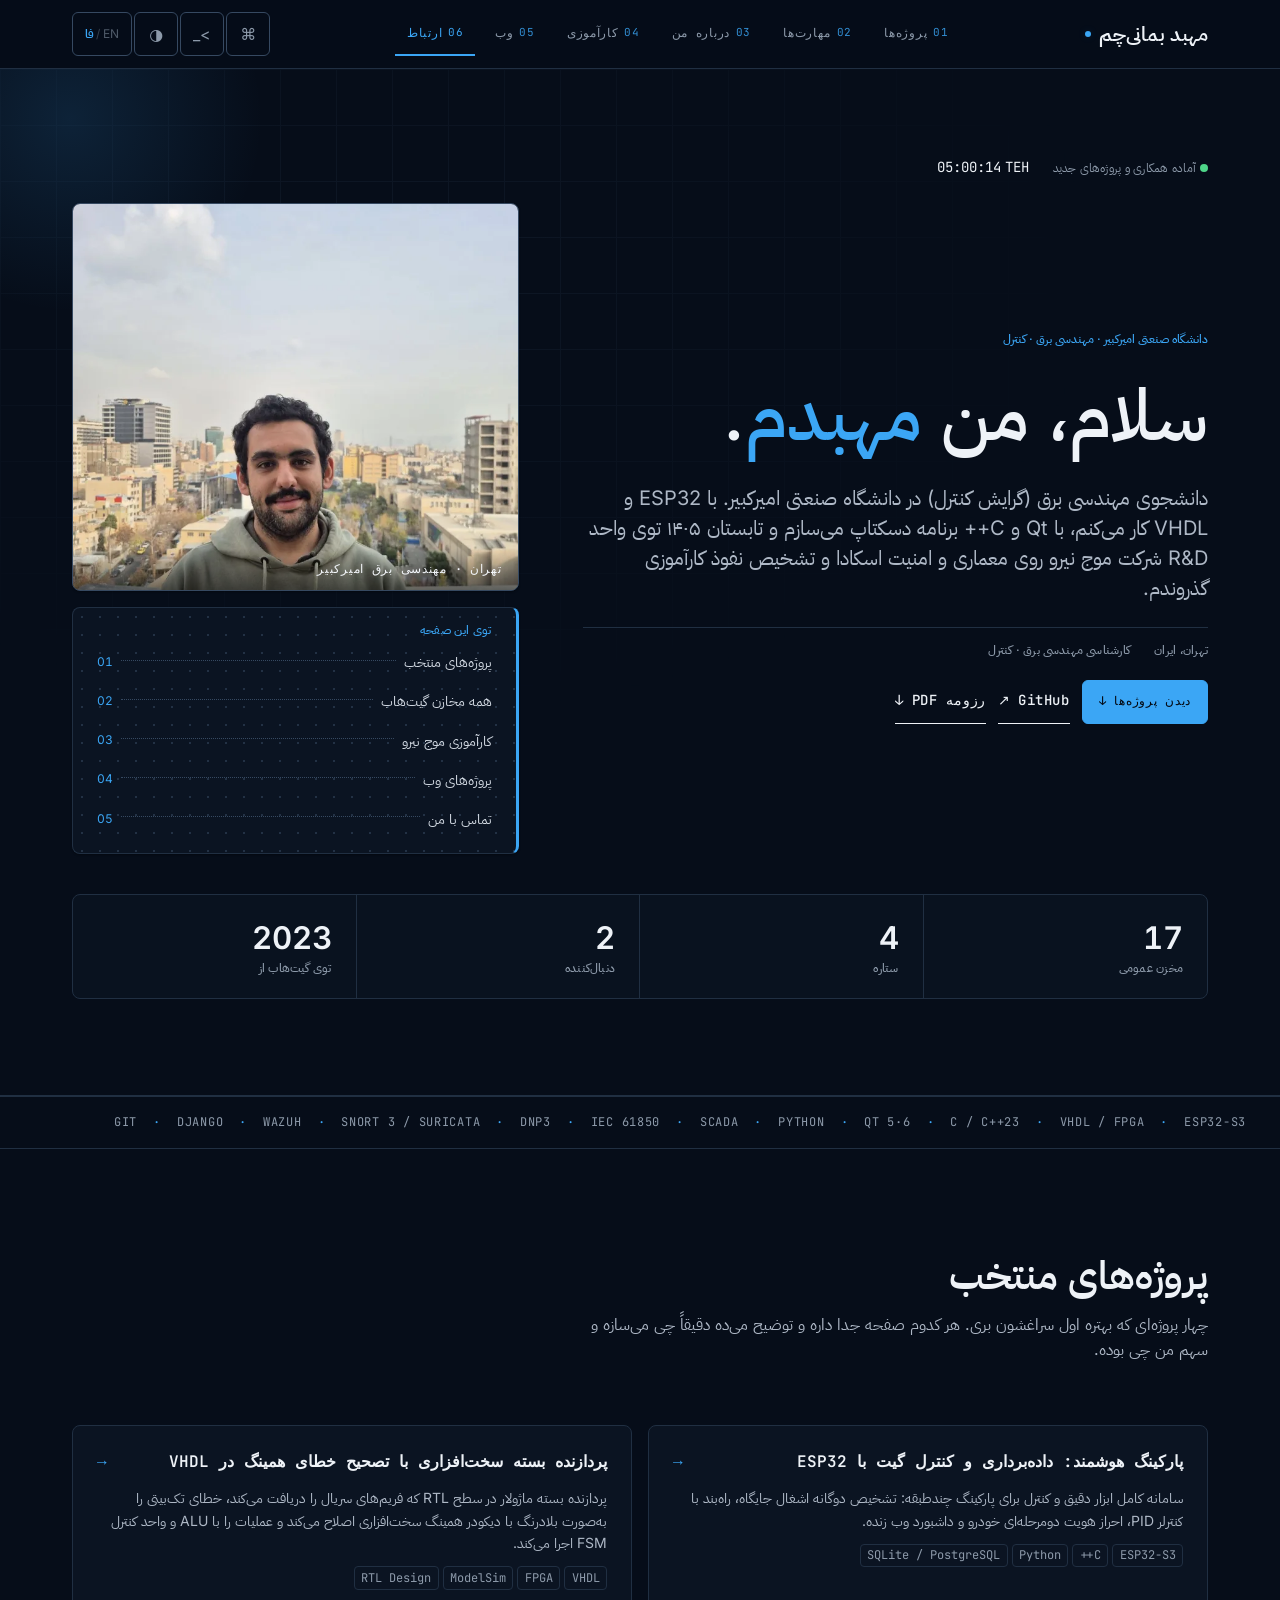
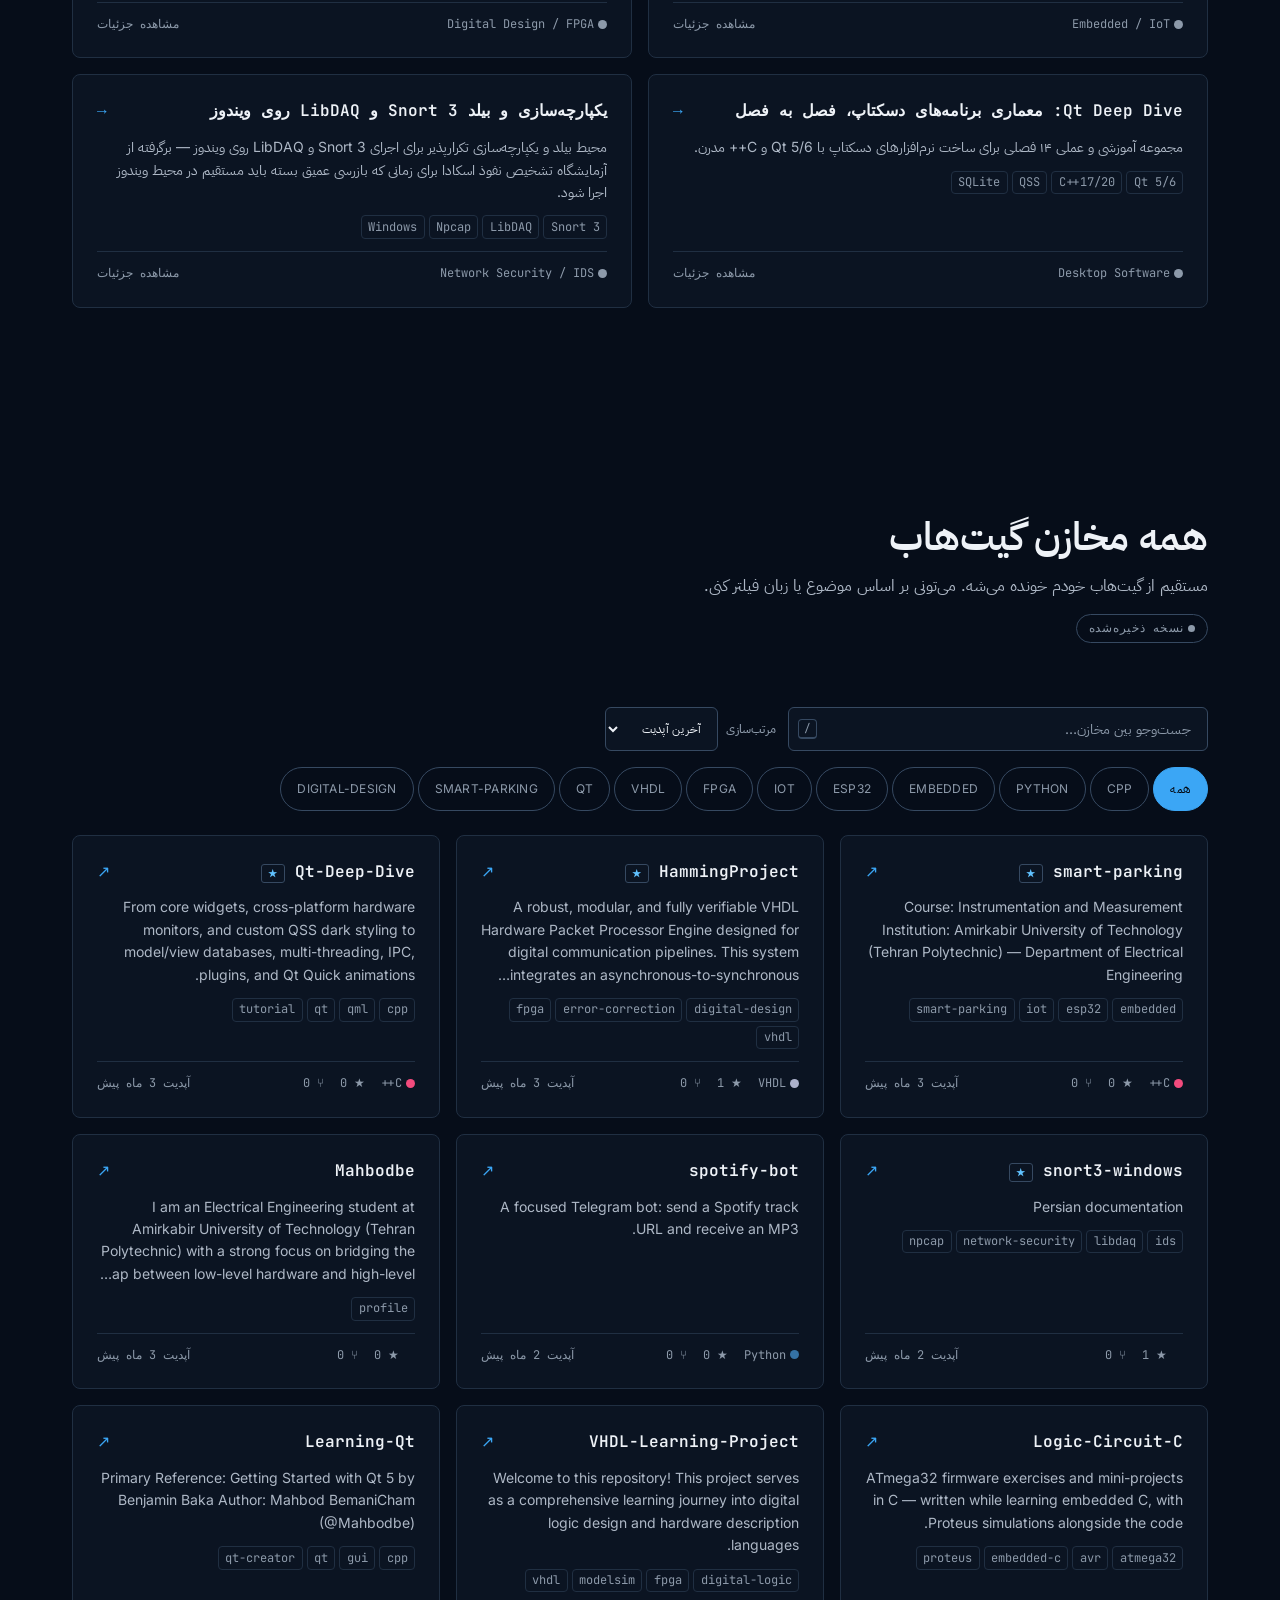
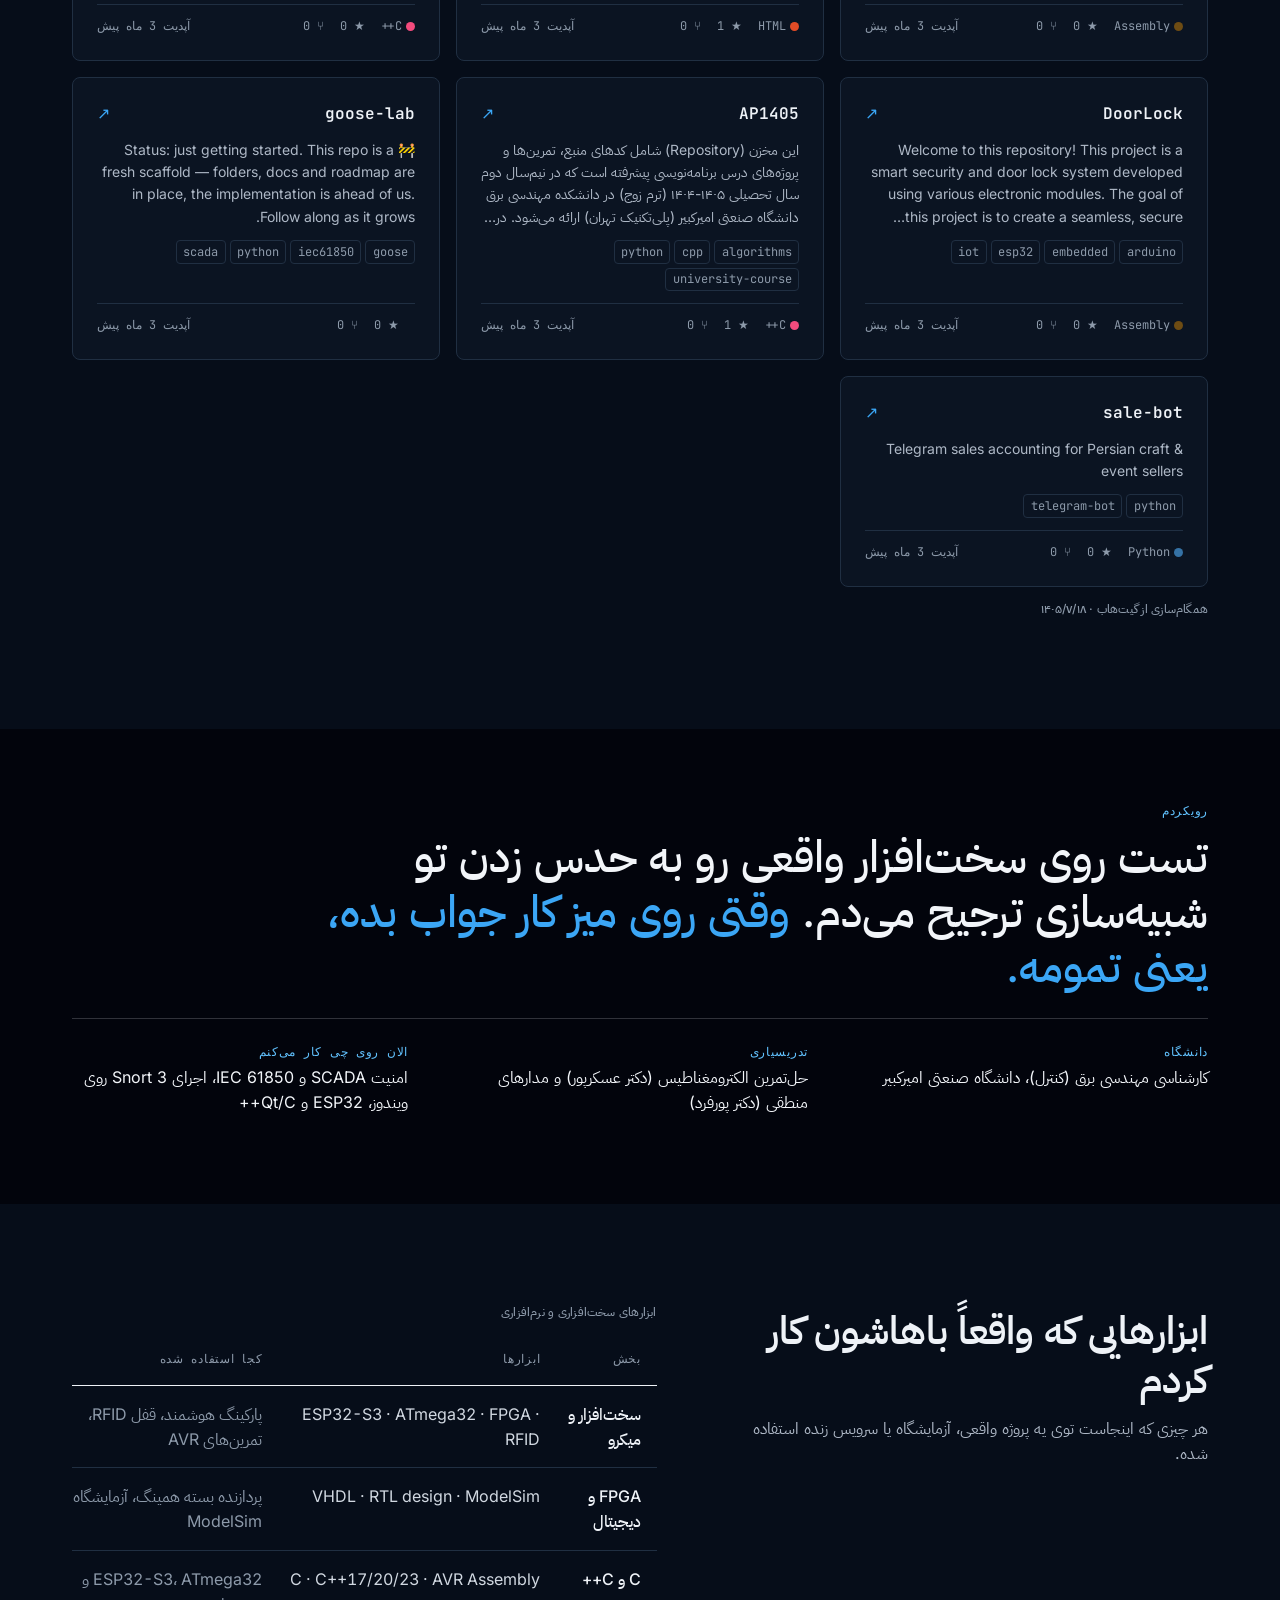
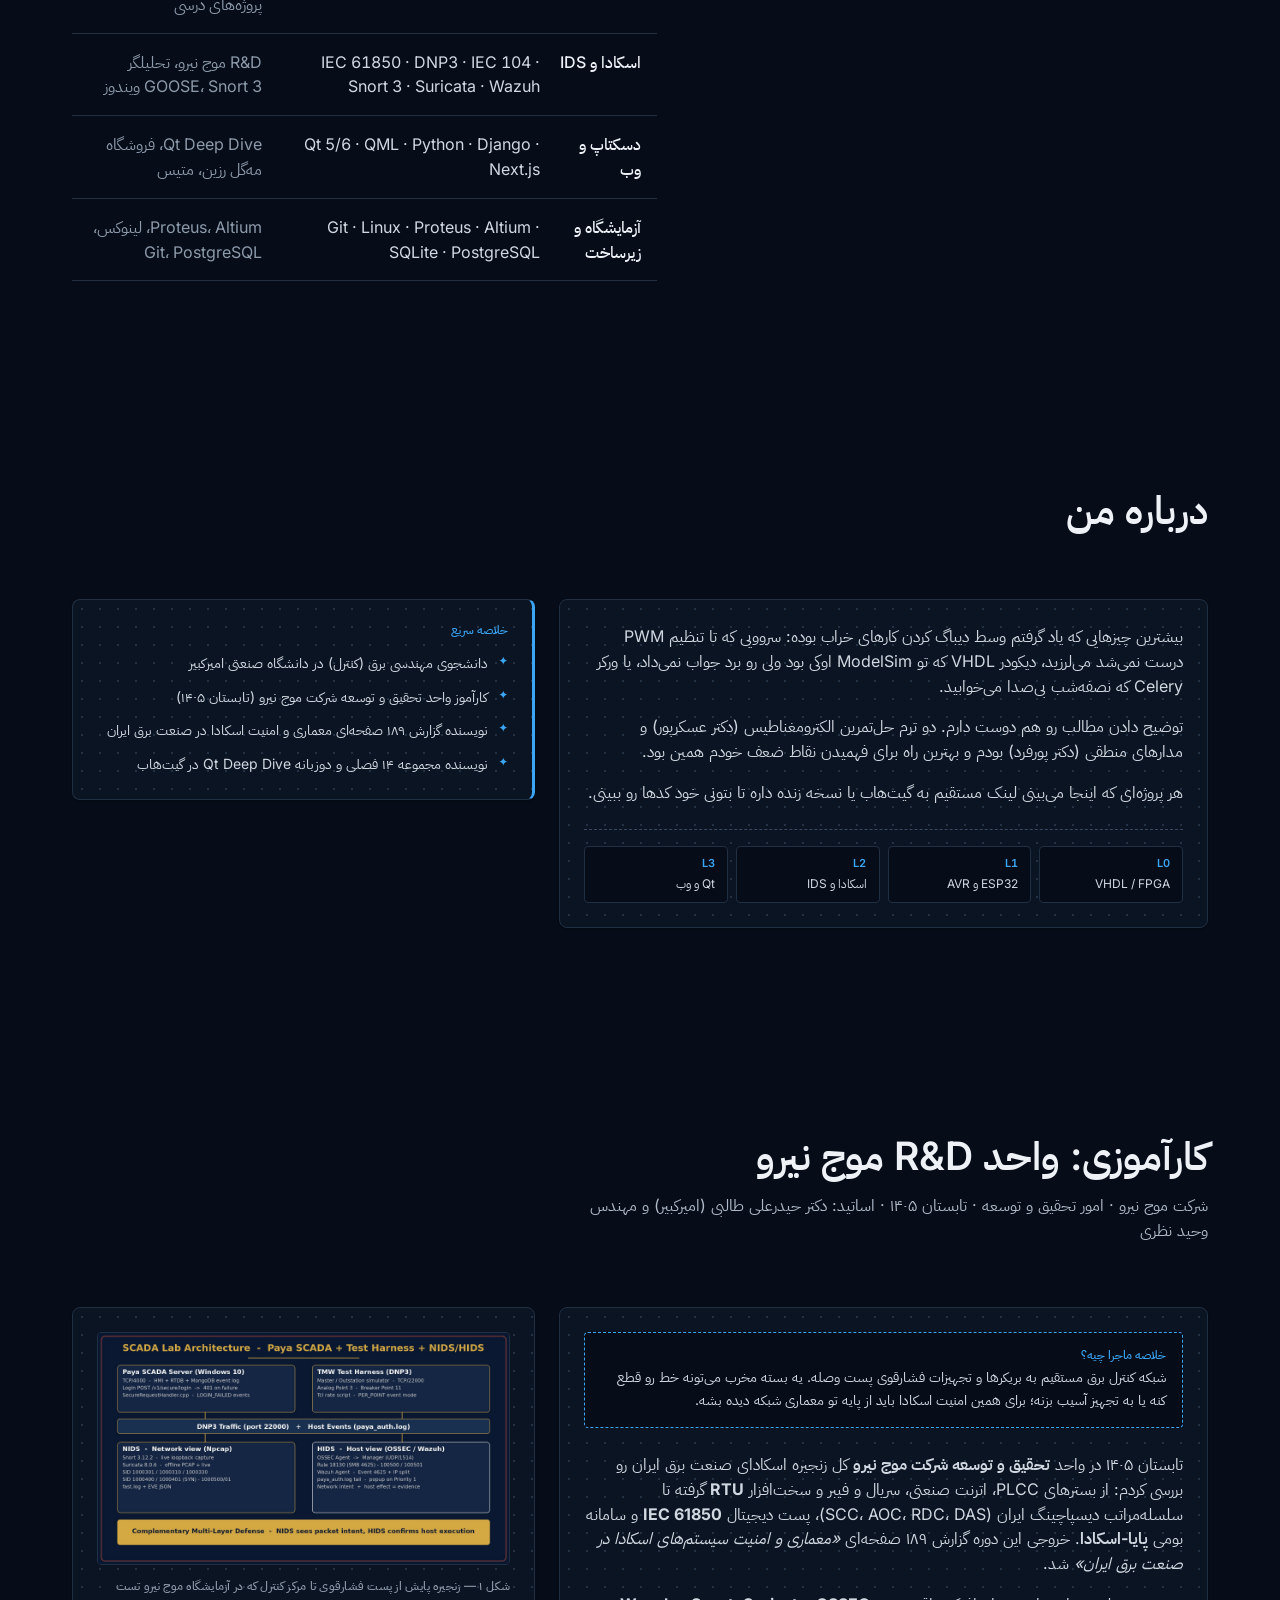
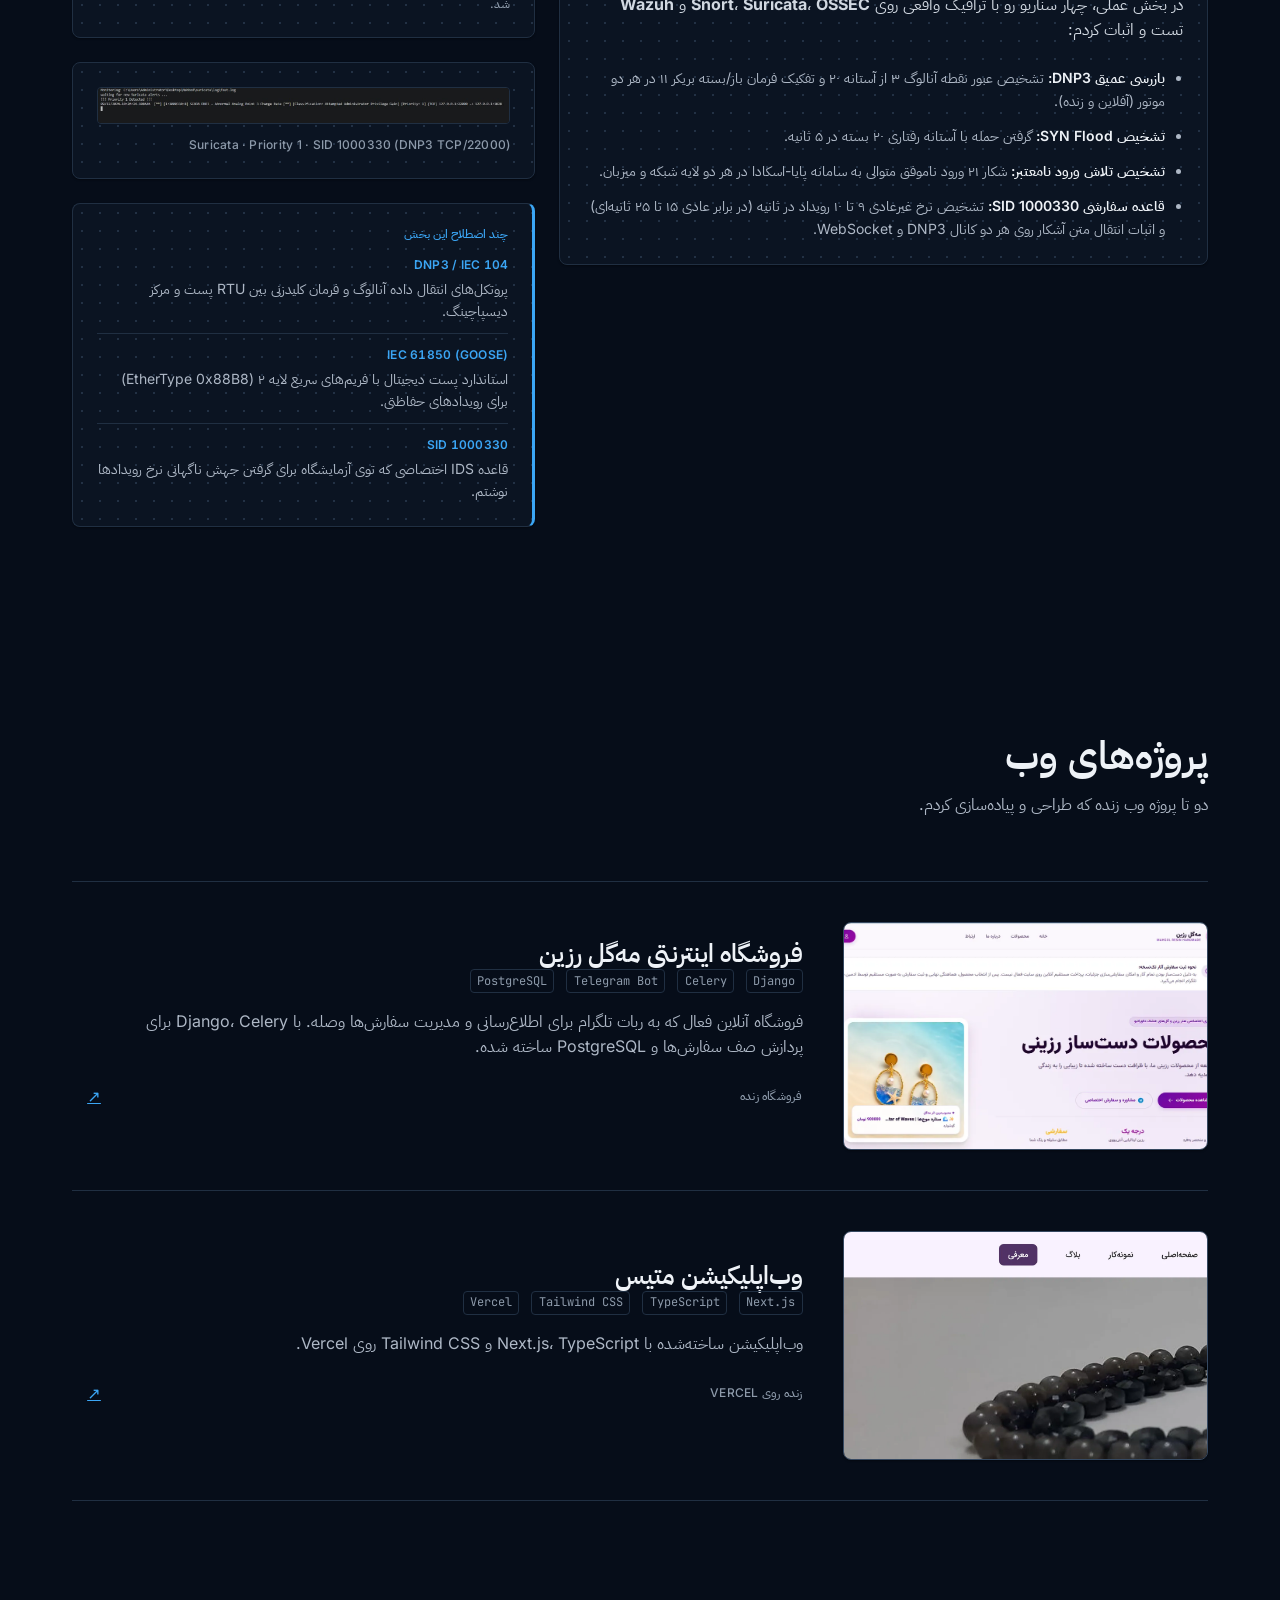
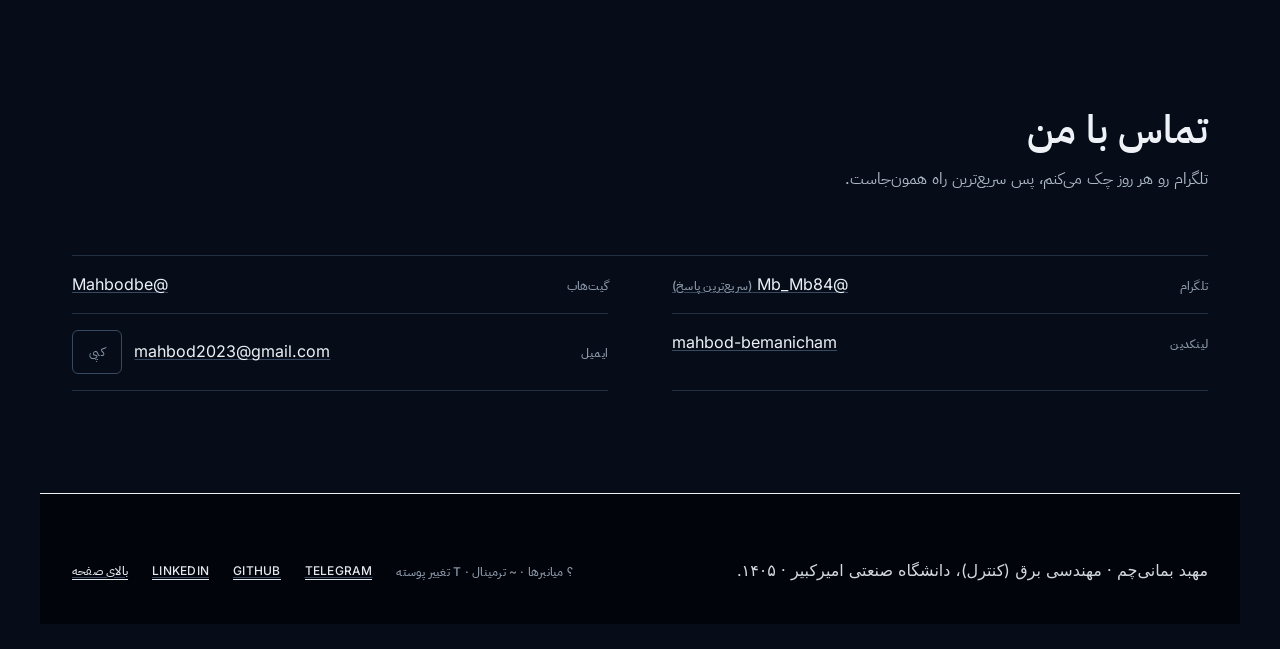
==== commit 13fc3484: "Update 1-page resume PDF, switch Persian font to IBM Plex Sans Arabic, add internship & parking visu" ====
--- a/fa/index.html
+++ b/fa/index.html
@@ -33,11 +33,11 @@
 <link rel="apple-touch-icon" href="/icons/icon-180.png" />
 <link rel="manifest" href="/manifest.webmanifest" />
 <script>(function(){document.documentElement.classList.add("js");try{var t=localStorage.getItem("site_theme");if(t)document.documentElement.setAttribute("data-theme",t);}catch(e){}})();</script>
-<link rel="preload" href="/fonts/vazirmatn-arabic-400-normal.woff2" as="font" type="font/woff2" crossorigin />
-<link rel="preload" href="/fonts/vazirmatn-arabic-700-normal.woff2" as="font" type="font/woff2" crossorigin />
-<link rel="stylesheet" href="/css/fonts.css?v=c6578b5c" />
-<link rel="stylesheet" href="/css/tokens.css?v=f0bd39eb" />
-<link rel="stylesheet" href="/css/site.css?v=8086b0d4" />
+<link rel="preload" href="/fonts/ibm-plex-sans-arabic-400.woff2" as="font" type="font/woff2" crossorigin />
+<link rel="preload" href="/fonts/ibm-plex-sans-arabic-700.woff2" as="font" type="font/woff2" crossorigin />
+<link rel="stylesheet" href="/css/fonts.css?v=5f127a23" />
+<link rel="stylesheet" href="/css/tokens.css?v=1e645a3e" />
+<link rel="stylesheet" href="/css/site.css?v=a736a0ec" />
 <script type="application/ld+json">{"@context": "https://schema.org", "@graph": [{"@type": "WebSite", "@id": "https://nomoreidea.ir/#website", "url": "https://nomoreidea.ir/", "name": "Mahbod BemaniCham", "alternateName": "مهبد بمانی‌چم", "inLanguage": ["en", "fa"], "publisher": {"@id": "https://nomoreidea.ir/#person"}}, {"@type": "ProfilePage", "@id": "https://nomoreidea.ir/fa/#profile", "url": "https://nomoreidea.ir/fa/", "name": "مهبد بمانی‌چم — مهندسی برق، سیستم‌های نهفته، FPGA و امنیت اسکادا", "description": "مهبد بمانی‌چم، دانشجوی مهندسی برق (کنترل) دانشگاه صنعتی امیرکبیر. پروژه‌های ESP32، VHDL/FPGA، امنیت اسکادا (Snort 3 و IEC 61850)، Qt/C++ و وب.", "inLanguage": "fa", "dateCreated": "2025-01-01T00:00:00+03:30", "dateModified": "2026-11-25T00:00:00+03:30", "isPartOf": {"@id": "https://nomoreidea.ir/#website"}, "mainEntity": {"@type": "Person", "@id": "https://nomoreidea.ir/#person", "name": "مهبد بمانی‌چم", "alternateName": "Mahbodbe", "identifier": "Mahbodbe", "url": "https://nomoreidea.ir/fa/", "image": "https://nomoreidea.ir/images/mahbod.jpg", "jobTitle": "دانشجوی مهندسی برق (کنترل)", "description": "مهبد بمانی‌چم، دانشجوی مهندسی برق (کنترل) دانشگاه صنعتی امیرکبیر. پروژه‌های ESP32، VHDL/FPGA، امنیت اسکادا (Snort 3 و IEC 61850)، Qt/C++ و وب.", "address": {"@type": "PostalAddress", "addressLocality": "Tehran", "addressCountry": "IR"}, "alumniOf": {"@type": "CollegeOrUniversity", "name": "Amirkabir University of Technology", "alternateName": ["Tehran Polytechnic", "دانشگاه صنعتی امیرکبیر"]}, "sameAs": ["https://github.com/Mahbodbe", "https://www.linkedin.com/in/mahbod-bemanicham-048b252ab", "https://t.me/Mb_Mb84"], "knowsAbout": ["Embedded Systems", "Digital Design", "FPGA", "VHDL", "ESP32", "Control Systems", "SCADA", "IEC 61850", "DNP3", "Snort 3", "Suricata", "Wazuh", "OT Security", "Qt", "Django"]}, "primaryImageOfPage": {"@type": "ImageObject", "url": "https://nomoreidea.ir/images/og-image.jpg"}}]}</script>
 </head>
 
@@ -288,36 +288,12 @@
         </div>
         <aside class="lab-aside">
           <figure class="nb-card lab-fig">
-            <svg viewBox="0 0 420 210" width="420" height="210" role="img" aria-label="SCADA defense architecture diagram">
-              <rect x="10" y="14" width="114" height="58" rx="8" fill="none" stroke="currentColor" stroke-opacity="0.35" stroke-width="1.2"/>
-              <text x="67" y="38" text-anchor="middle" font-size="11" font-weight="600" fill="currentColor" class="svg-mono">FIELD / RTU</text>
-              <text x="67" y="55" text-anchor="middle" font-size="9.5" fill="currentColor" opacity="0.72" class="svg-mono">CT/VT · Breaker 11</text>
-
-              <line x1="124" y1="43" x2="152" y2="43" stroke="var(--color-accent)" stroke-width="1.6" stroke-dasharray="3 2"/>
-              <polygon points="152,39 160,43 152,47" fill="var(--color-accent)"/>
-
-              <rect x="160" y="14" width="118" height="58" rx="8" fill="none" stroke="var(--color-accent)" stroke-width="1.5"/>
-              <text x="219" y="38" text-anchor="middle" font-size="11" font-weight="600" fill="var(--color-accent)" class="svg-mono">IDMZ + IDS</text>
-              <text x="219" y="55" text-anchor="middle" font-size="9.5" fill="currentColor" opacity="0.8" class="svg-mono">Snort · Suricata</text>
-
-              <line x1="278" y1="43" x2="306" y2="43" stroke="var(--color-accent)" stroke-width="1.6" stroke-dasharray="3 2"/>
-              <polygon points="306,39 314,43 306,47" fill="var(--color-accent)"/>
-
-              <rect x="314" y="14" width="96" height="58" rx="8" fill="none" stroke="currentColor" stroke-opacity="0.35" stroke-width="1.2"/>
-              <text x="362" y="38" text-anchor="middle" font-size="11" font-weight="600" fill="currentColor" class="svg-mono">PAYA-SCADA</text>
-              <text x="362" y="55" text-anchor="middle" font-size="9.5" fill="currentColor" opacity="0.72" class="svg-mono">HMI · Dispatch</text>
-
-              <line x1="219" y1="72" x2="219" y2="108" stroke="var(--color-ok)" stroke-width="1.5"/>
-              <line x1="362" y1="72" x2="362" y2="108" stroke="var(--color-ok)" stroke-width="1.5" stroke-dasharray="3 2"/>
-              <line x1="219" y1="108" x2="362" y2="108" stroke="var(--color-ok)" stroke-width="1.5"/>
-
-              <rect x="120" y="114" width="200" height="54" rx="8" fill="none" stroke="var(--color-ok)" stroke-width="1.4"/>
-              <text x="220" y="137" text-anchor="middle" font-size="11" font-weight="600" fill="var(--color-ok)" class="svg-mono">WAZUH / OSSEC SIEM</text>
-              <text x="220" y="154" text-anchor="middle" font-size="9.5" fill="currentColor" opacity="0.78" class="svg-mono">Network + Host Correlation</text>
-
-              <text x="210" y="194" text-anchor="middle" font-size="9.5" fill="currentColor" opacity="0.65" class="svg-mono">DNP3 DPI · SYN 20/5s · 21 Failed Logins · SID 1000330</text>
-            </svg>
+            <img src="/images/internship/scada-lab-arch.png" width="1280" height="720" alt="SCADA Lab Architecture — Paya SCADA, TMW DNP3 Test Harness, Snort/Suricata NIDS and OSSEC/Wazuh HIDS" loading="lazy" decoding="async" />
             <figcaption class="label" data-i18n="int_fig_cap">شکل ۱ — زنجیره پایش از پست فشارقوی تا مرکز کنترل که در آزمایشگاه موج نیرو تست شد.</figcaption>
+          </figure>
+          <figure class="nb-card lab-fig">
+            <img src="/images/internship/suricata-sid-1000330.jpg" width="1100" height="106" alt="Suricata live Priority 1 alert for custom rule SID 1000330 on DNP3 port 22000" loading="lazy" decoding="async" />
+            <figcaption class="label">Suricata · Priority 1 · SID 1000330 (DNP3 TCP/22000)</figcaption>
           </figure>
           <div class="nb-card nb-card--spine glossary">
             <p class="label nb-card__eyebrow" data-i18n="glossary_title">چند اصطلاح این بخش</p>
--- a/css/fonts.css
+++ b/css/fonts.css
@@ -2,8 +2,7 @@
 @font-face{font-family:"Inter";font-style:normal;font-weight:100 900;font-display:swap;src:url("../fonts/inter-latin-wght-normal.woff2") format("woff2-variations");unicode-range:U+0000-00FF,U+0131,U+0152-0153,U+02BB-02BC,U+02C6,U+02DA,U+02DC,U+2000-206F,U+2074,U+20AC,U+2122,U+2191,U+2193,U+2212,U+2215,U+FEFF,U+FFFD}
 @font-face{font-family:"Space Grotesk";font-style:normal;font-weight:300 700;font-display:swap;src:url("../fonts/space-grotesk-latin-wght-normal.woff2") format("woff2-variations");unicode-range:U+0000-00FF,U+0131,U+0152-0153,U+02BB-02BC,U+02C6,U+02DA,U+02DC,U+2000-206F,U+2074,U+20AC,U+2122,U+2191,U+2193,U+2212,U+2215,U+FEFF,U+FFFD}
 @font-face{font-family:"JetBrains Mono";font-style:normal;font-weight:100 800;font-display:swap;src:url("../fonts/jetbrains-mono-latin-wght-normal.woff2") format("woff2-variations");unicode-range:U+0000-00FF,U+0131,U+0152-0153,U+02BB-02BC,U+02C6,U+02DA,U+02DC,U+2000-206F,U+2074,U+20AC,U+2122,U+2191,U+2193,U+2212,U+2215,U+FEFF,U+FFFD}
-@font-face{font-family:"Vazirmatn";font-style:normal;font-weight:400;font-display:swap;src:url("../fonts/vazirmatn-arabic-400-normal.woff2") format("woff2");unicode-range:U+0600-06FF,U+0750-077F,U+0870-088E,U+0890-0891,U+0897-08E1,U+08E3-08FF,U+200C-200E,U+2010-2011,U+204F,U+2E41,U+FB50-FDFF,U+FE70-FE74,U+FE76-FEFC}
-@font-face{font-family:"Vazirmatn";font-style:normal;font-weight:500;font-display:swap;src:url("../fonts/vazirmatn-arabic-500-normal.woff2") format("woff2");unicode-range:U+0600-06FF,U+0750-077F,U+0870-088E,U+0890-0891,U+0897-08E1,U+08E3-08FF,U+200C-200E,U+2010-2011,U+204F,U+2E41,U+FB50-FDFF,U+FE70-FE74,U+FE76-FEFC}
-@font-face{font-family:"Vazirmatn";font-style:normal;font-weight:600;font-display:swap;src:url("../fonts/vazirmatn-arabic-600-normal.woff2") format("woff2");unicode-range:U+0600-06FF,U+0750-077F,U+0870-088E,U+0890-0891,U+0897-08E1,U+08E3-08FF,U+200C-200E,U+2010-2011,U+204F,U+2E41,U+FB50-FDFF,U+FE70-FE74,U+FE76-FEFC}
-@font-face{font-family:"Vazirmatn";font-style:normal;font-weight:700;font-display:swap;src:url("../fonts/vazirmatn-arabic-700-normal.woff2") format("woff2");unicode-range:U+0600-06FF,U+0750-077F,U+0870-088E,U+0890-0891,U+0897-08E1,U+08E3-08FF,U+200C-200E,U+2010-2011,U+204F,U+2E41,U+FB50-FDFF,U+FE70-FE74,U+FE76-FEFC}
-@font-face{font-family:"Vazirmatn";font-style:normal;font-weight:400 700;font-display:swap;src:url("../fonts/vazirmatn-latin-400-normal.woff2") format("woff2");unicode-range:U+0000-00FF,U+0131,U+0152-0153,U+02BB-02BC,U+02C6,U+02DA,U+02DC,U+2000-206F,U+2074,U+20AC,U+2122,U+2191,U+2193,U+2212,U+2215,U+FEFF,U+FFFD}
+@font-face{font-family:"IBM Plex Sans Arabic";font-style:normal;font-weight:400;font-display:swap;src:url("../fonts/ibm-plex-sans-arabic-400.woff2") format("woff2");unicode-range:U+0600-06FF,U+0750-077F,U+0870-088E,U+0890-0891,U+0897-08E1,U+08E3-08FF,U+200C-200E,U+2010-2011,U+204F,U+2E41,U+FB50-FDFF,U+FE70-FE74,U+FE76-FEFC}
+@font-face{font-family:"IBM Plex Sans Arabic";font-style:normal;font-weight:500;font-display:swap;src:url("../fonts/ibm-plex-sans-arabic-500.woff2") format("woff2");unicode-range:U+0600-06FF,U+0750-077F,U+0870-088E,U+0890-0891,U+0897-08E1,U+08E3-08FF,U+200C-200E,U+2010-2011,U+204F,U+2E41,U+FB50-FDFF,U+FE70-FE74,U+FE76-FEFC}
+@font-face{font-family:"IBM Plex Sans Arabic";font-style:normal;font-weight:600;font-display:swap;src:url("../fonts/ibm-plex-sans-arabic-600.woff2") format("woff2");unicode-range:U+0600-06FF,U+0750-077F,U+0870-088E,U+0890-0891,U+0897-08E1,U+08E3-08FF,U+200C-200E,U+2010-2011,U+204F,U+2E41,U+FB50-FDFF,U+FE70-FE74,U+FE76-FEFC}
+@font-face{font-family:"IBM Plex Sans Arabic";font-style:normal;font-weight:700;font-display:swap;src:url("../fonts/ibm-plex-sans-arabic-700.woff2") format("woff2");unicode-range:U+0600-06FF,U+0750-077F,U+0870-088E,U+0890-0891,U+0897-08E1,U+08E3-08FF,U+200C-200E,U+2010-2011,U+204F,U+2E41,U+FB50-FDFF,U+FE70-FE74,U+FE76-FEFC}
--- a/css/tokens.css
+++ b/css/tokens.css
@@ -129,7 +129,7 @@
 :root {
   --font-display: "Space Grotesk", "Inter Tight", ui-sans-serif, system-ui, sans-serif;
   --font-body:    "Inter", ui-sans-serif, system-ui, sans-serif;
-  --font-fa:      "Vazirmatn", ui-sans-serif, system-ui, sans-serif;
+  --font-fa:      "IBM Plex Sans Arabic", "Inter", ui-sans-serif, system-ui, sans-serif;
   --font-label:   "JetBrains Mono", ui-monospace, "SF Mono", Menlo, monospace;
   --font-mono:    "JetBrains Mono", ui-monospace, "SF Mono", Menlo, monospace;
   --display-weight: 500;
--- a/css/site.css
+++ b/css/site.css
@@ -497,6 +497,12 @@
 .nav__link { gap: 0.35rem; }
 .nav__num { font-family: var(--font-mono); font-size: 0.6875rem; color: var(--color-accent); opacity: 0.85; }
 .nav__link.is-active .nav__num { opacity: 1; }
+@media (max-width: 63.99rem) {
+  .nav__num { display: none; }
+}
+@media (max-width: 55.99rem) {
+  .nav__links { display: none; }
+}
 
 .hero__eyebrow { margin: 0; color: var(--color-accent); letter-spacing: 0.09em; }
 .hero__actions { display: flex; flex-wrap: wrap; gap: var(--space-sm); align-items: center; }
@@ -595,7 +601,7 @@
 .proof-list strong { color: var(--color-ink); font-weight: 600; }
 
 .lab-fig { margin: 0; display: flex; flex-direction: column; gap: var(--space-sm); color: var(--color-ink); }
-.lab-fig svg { width: 100%; height: auto; background: var(--color-paper); border-radius: var(--radius-inner); border: var(--rule-hair) solid var(--color-rule); }
+.lab-fig img, .lab-fig svg { width: 100%; height: auto; background: var(--color-paper); border-radius: var(--radius-inner); border: var(--rule-hair) solid var(--color-rule); }
 .svg-mono { font-family: var(--font-mono); }
 .lab-fig figcaption { line-height: 1.5; text-transform: none; letter-spacing: 0.02em; }
 
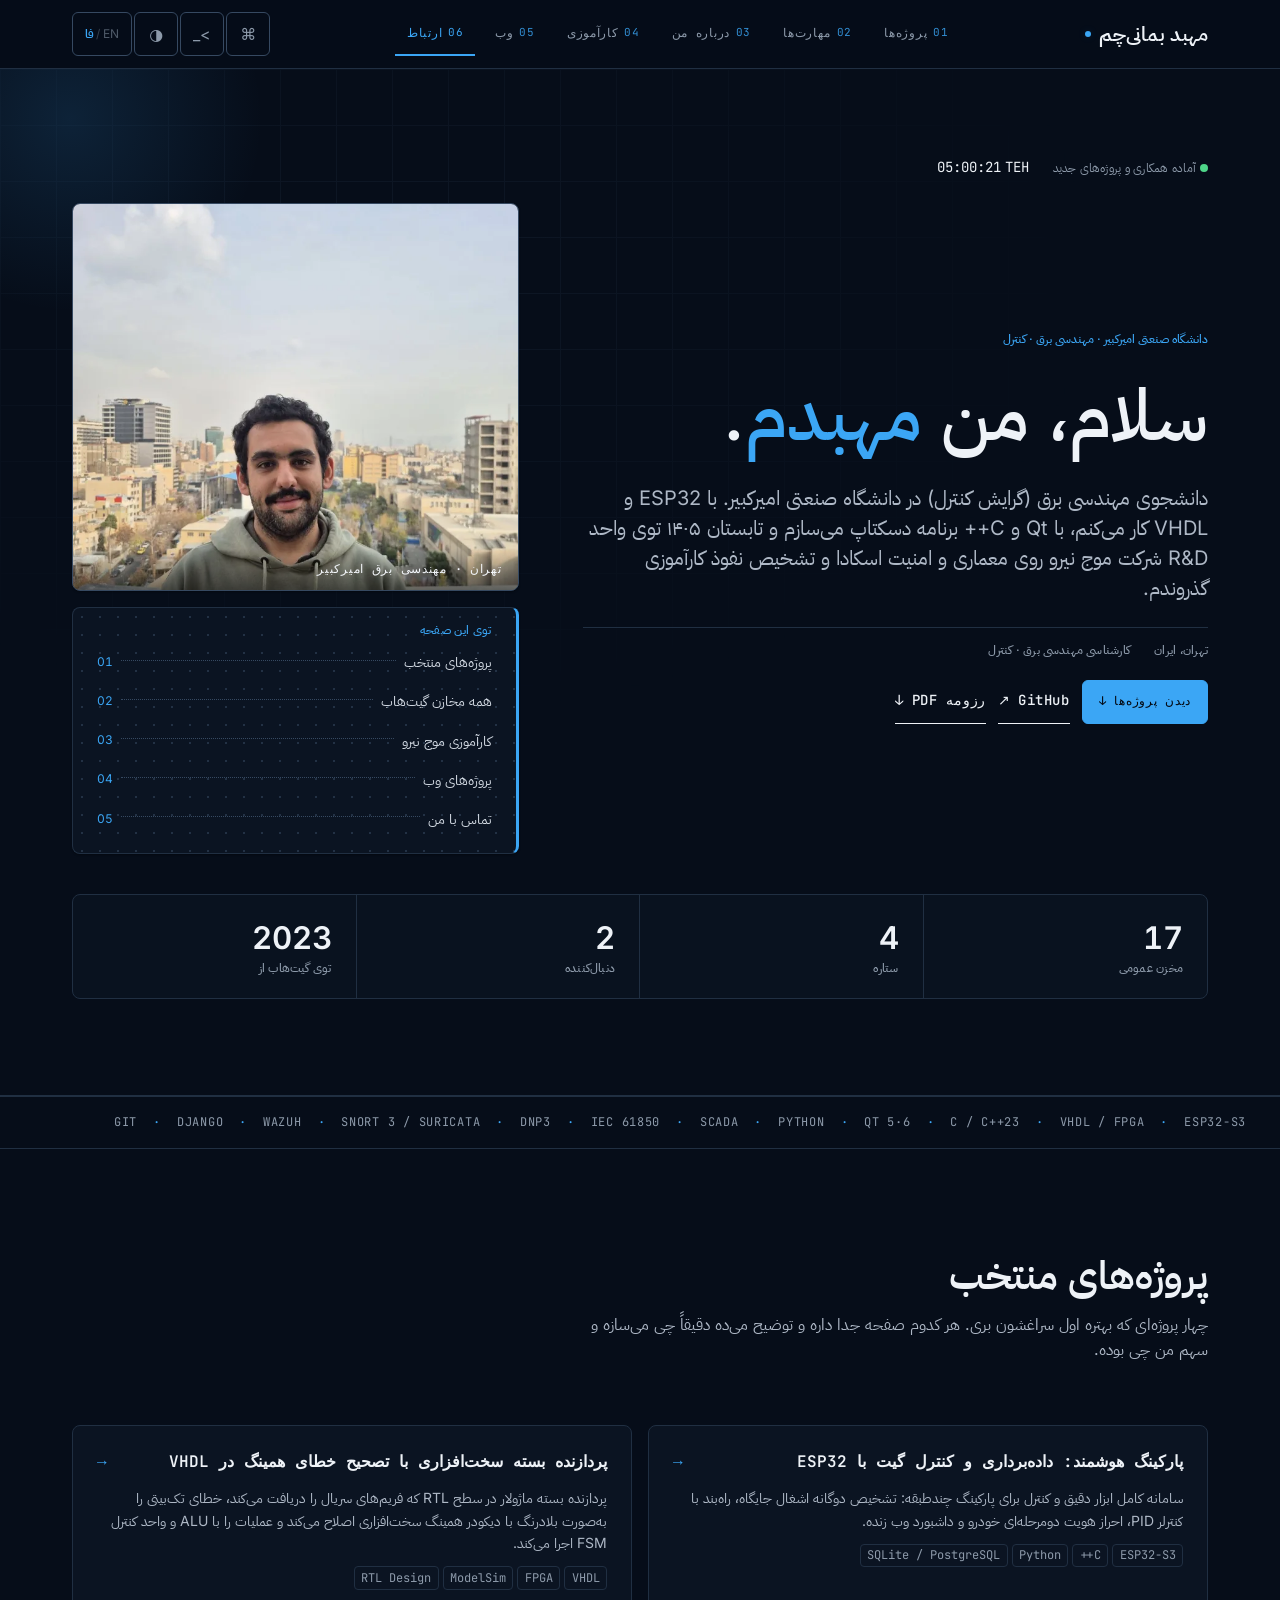
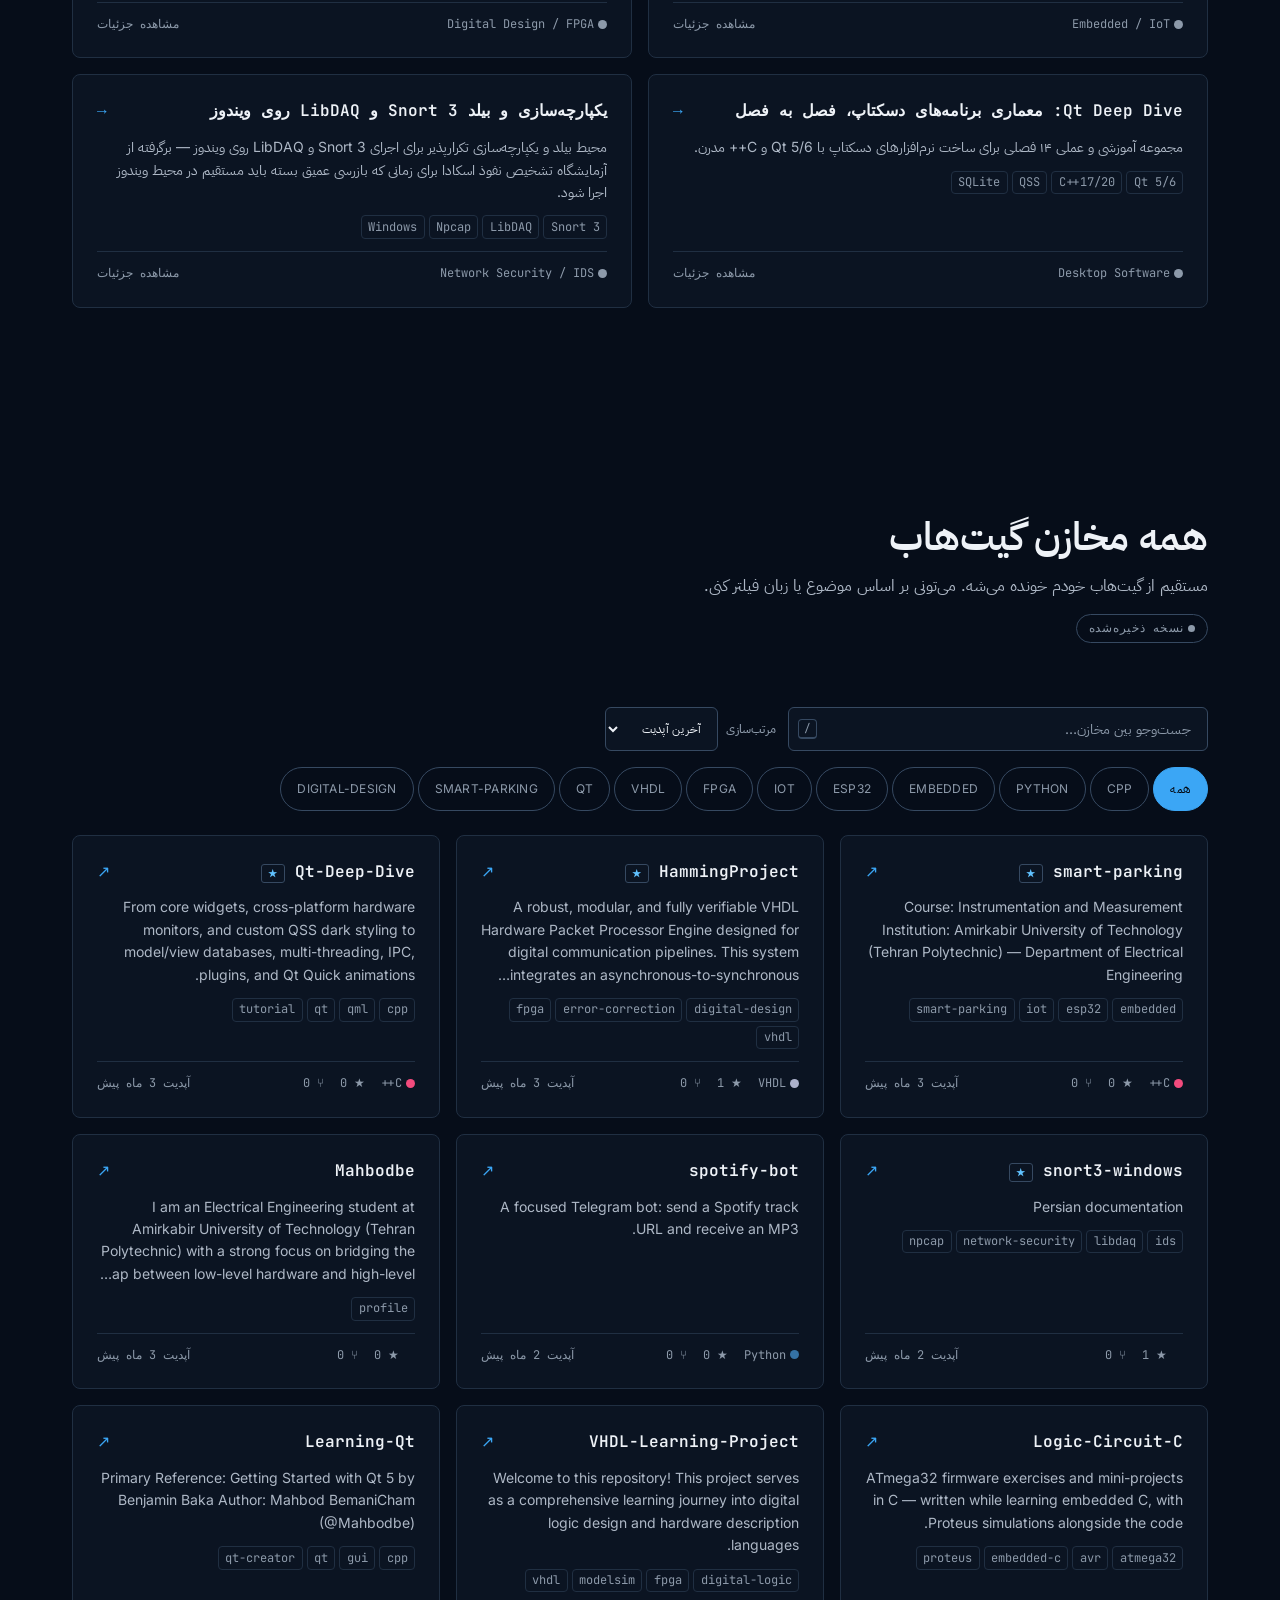
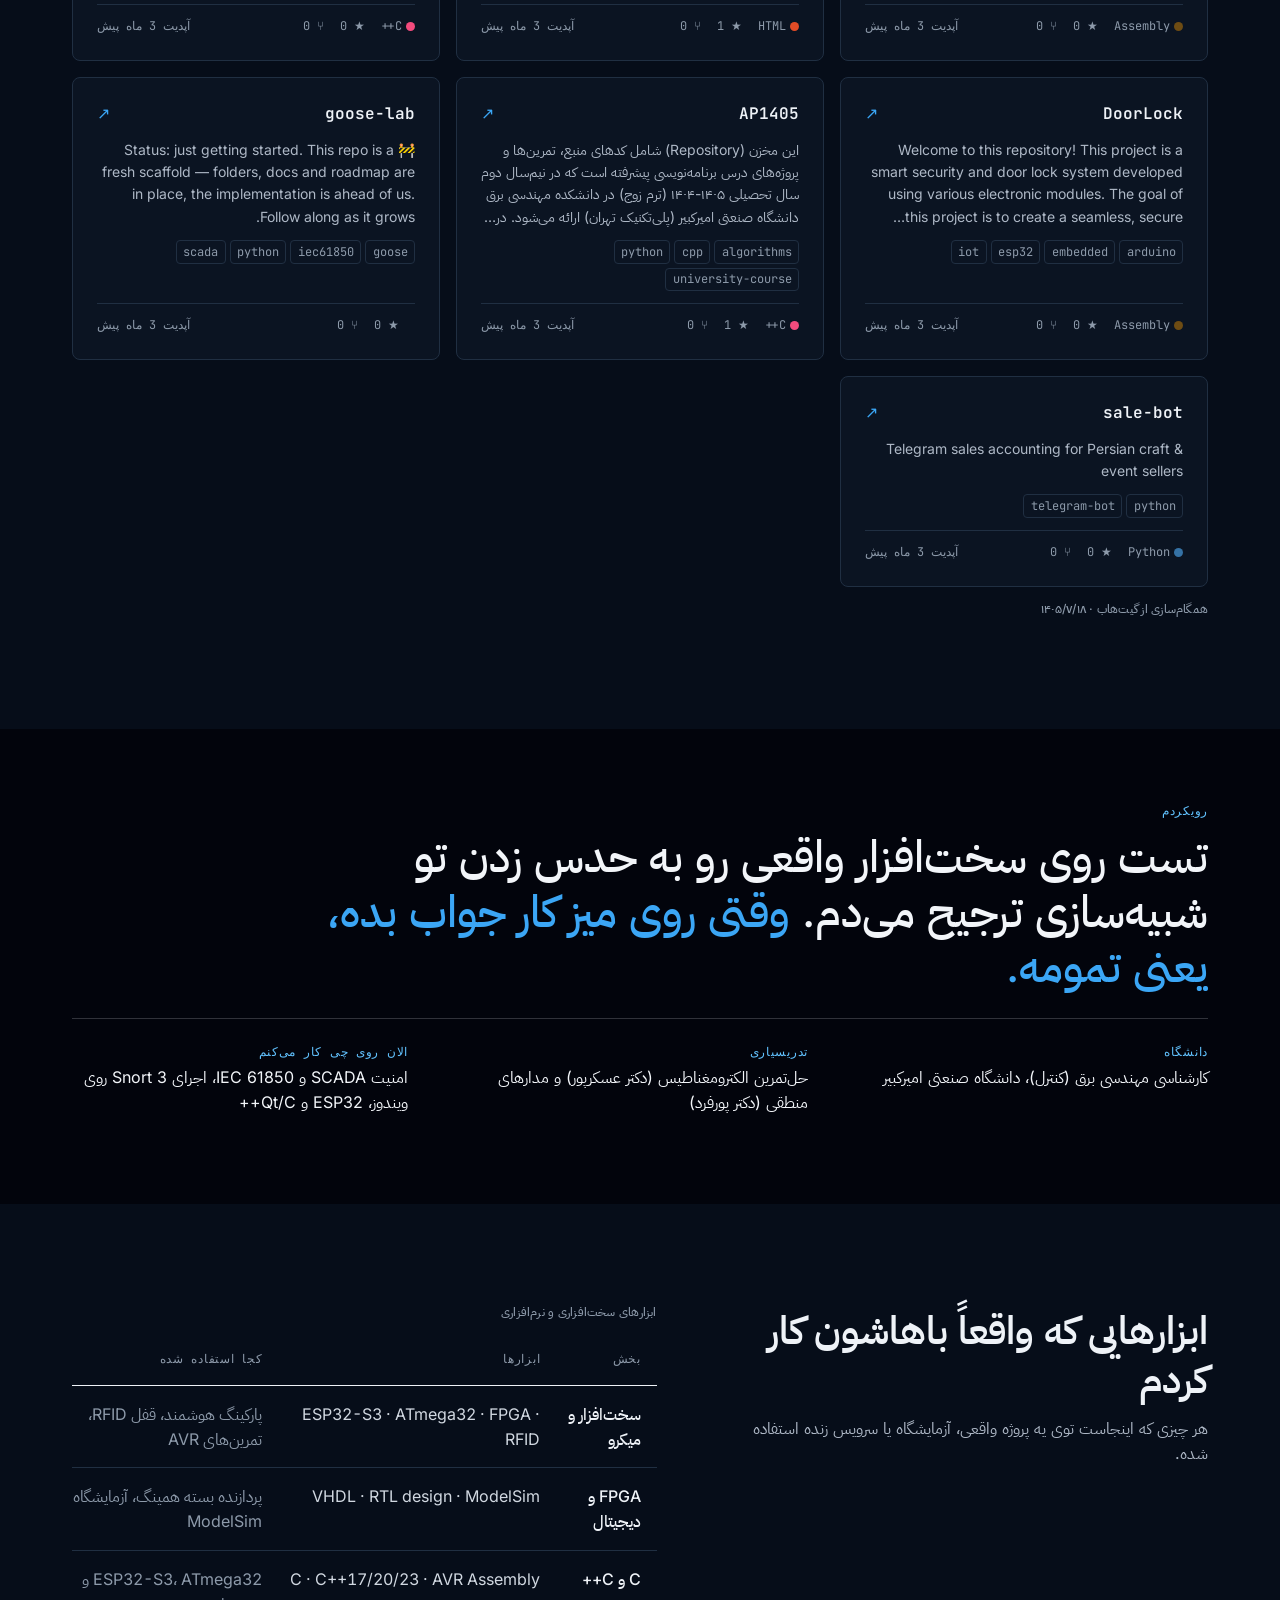
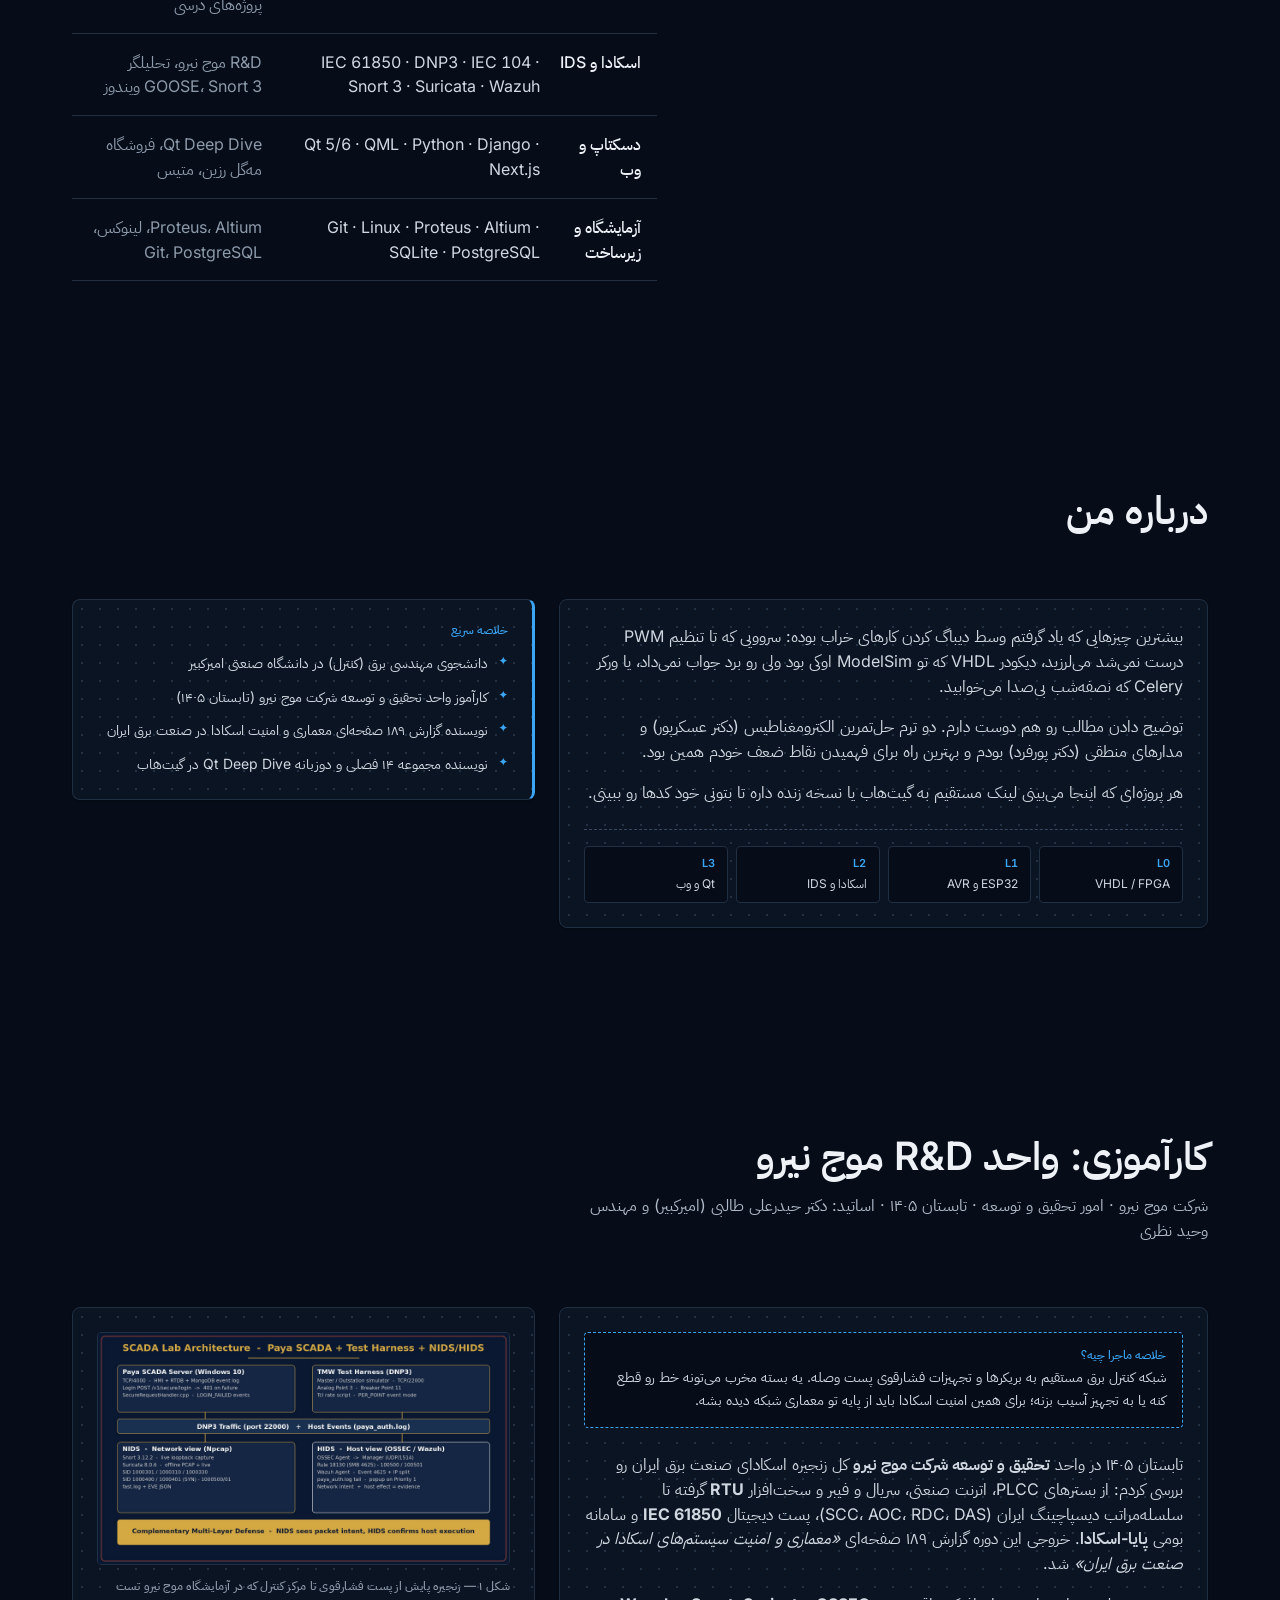
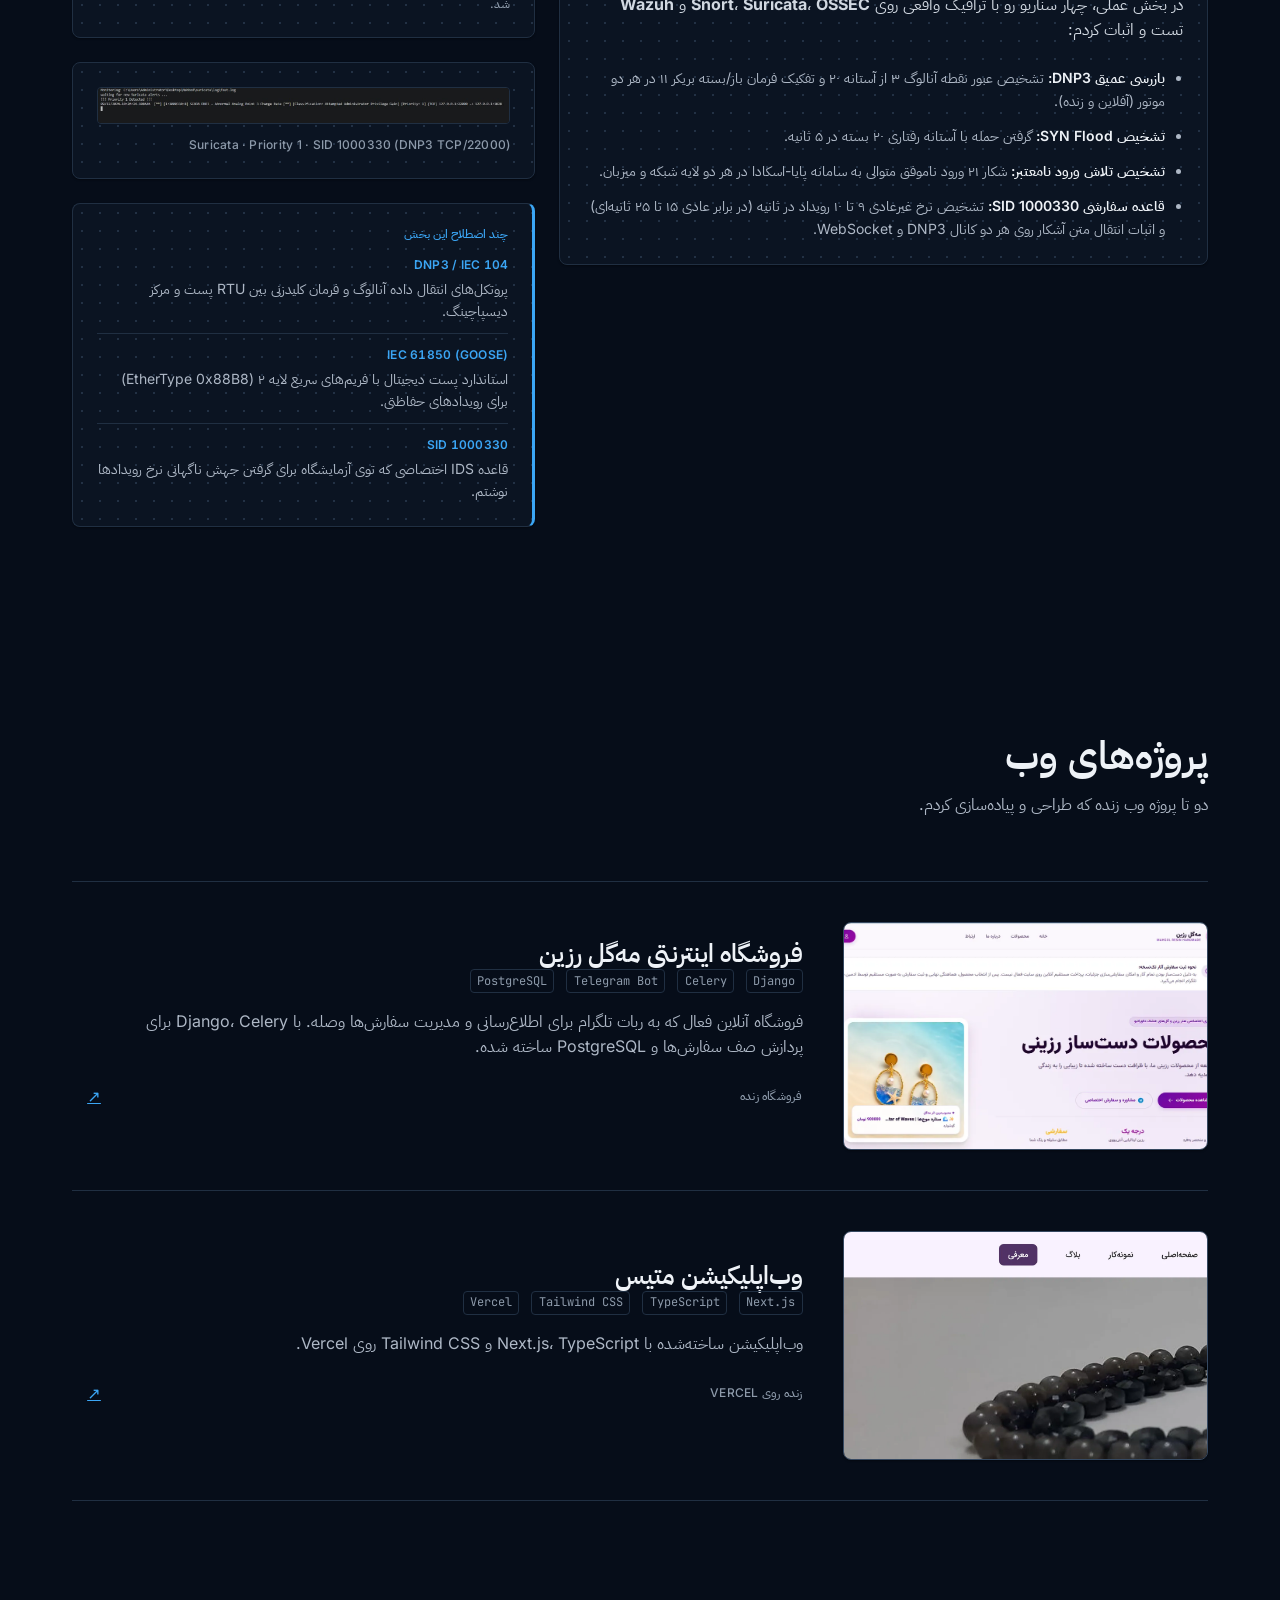
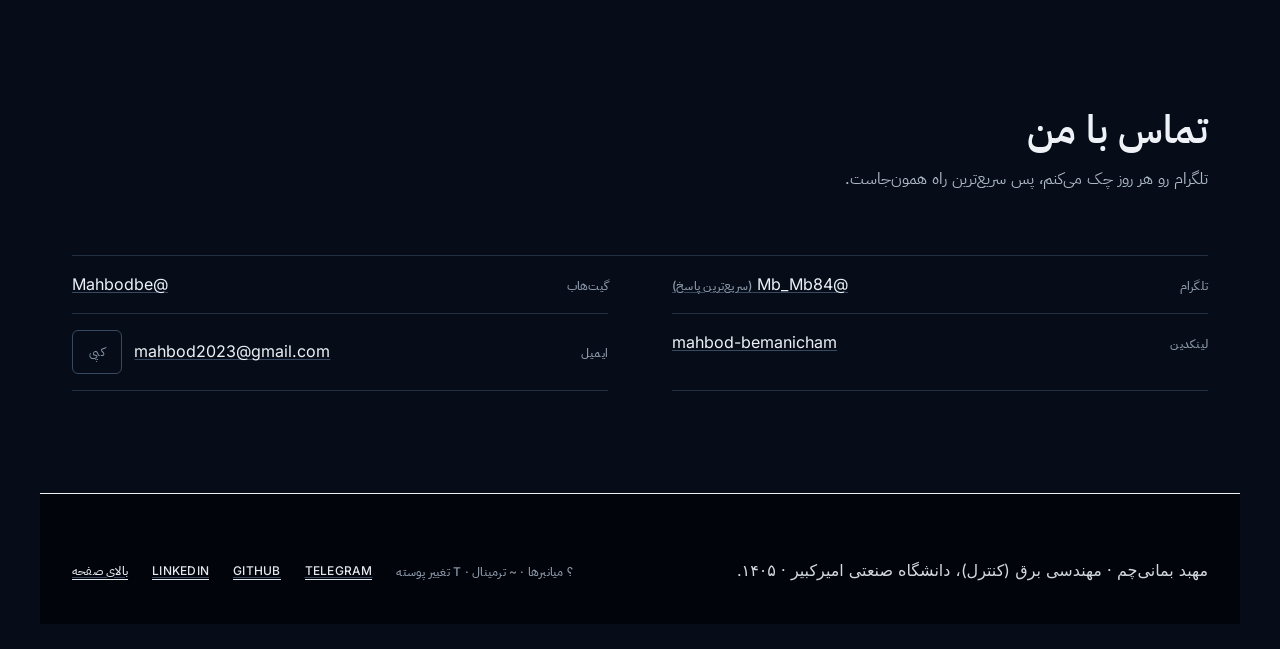
==== commit 987ac5d6: "Add all certifications to EN resume and add Persian 1-page resume PDF" ====
--- a/fa/index.html
+++ b/fa/index.html
@@ -88,7 +88,7 @@
           <div class="hero__actions">
             <a class="btn-solid" href="#work"><span data-i18n="view_index">دیدن پروژه‌ها</span> <span aria-hidden="true">↓</span></a>
             <a class="cta-type" href="https://github.com/Mahbodbe" target="_blank" rel="noreferrer">GitHub <span aria-hidden="true">↗</span></a>
-            <a class="cta-type" href="/resume/Mahbod-BemaniCham-Resume.pdf" data-resume hidden download><span data-i18n="resume_btn">رزومه PDF</span> <span aria-hidden="true">↓</span></a>
+            <a class="cta-type" href="/resume/Mahbod-BemaniCham-Resume-FA.pdf" data-resume hidden download><span data-i18n="resume_btn">رزومه PDF</span> <span aria-hidden="true">↓</span></a>
           </div>
         </div>
         <div class="hero__aside">
